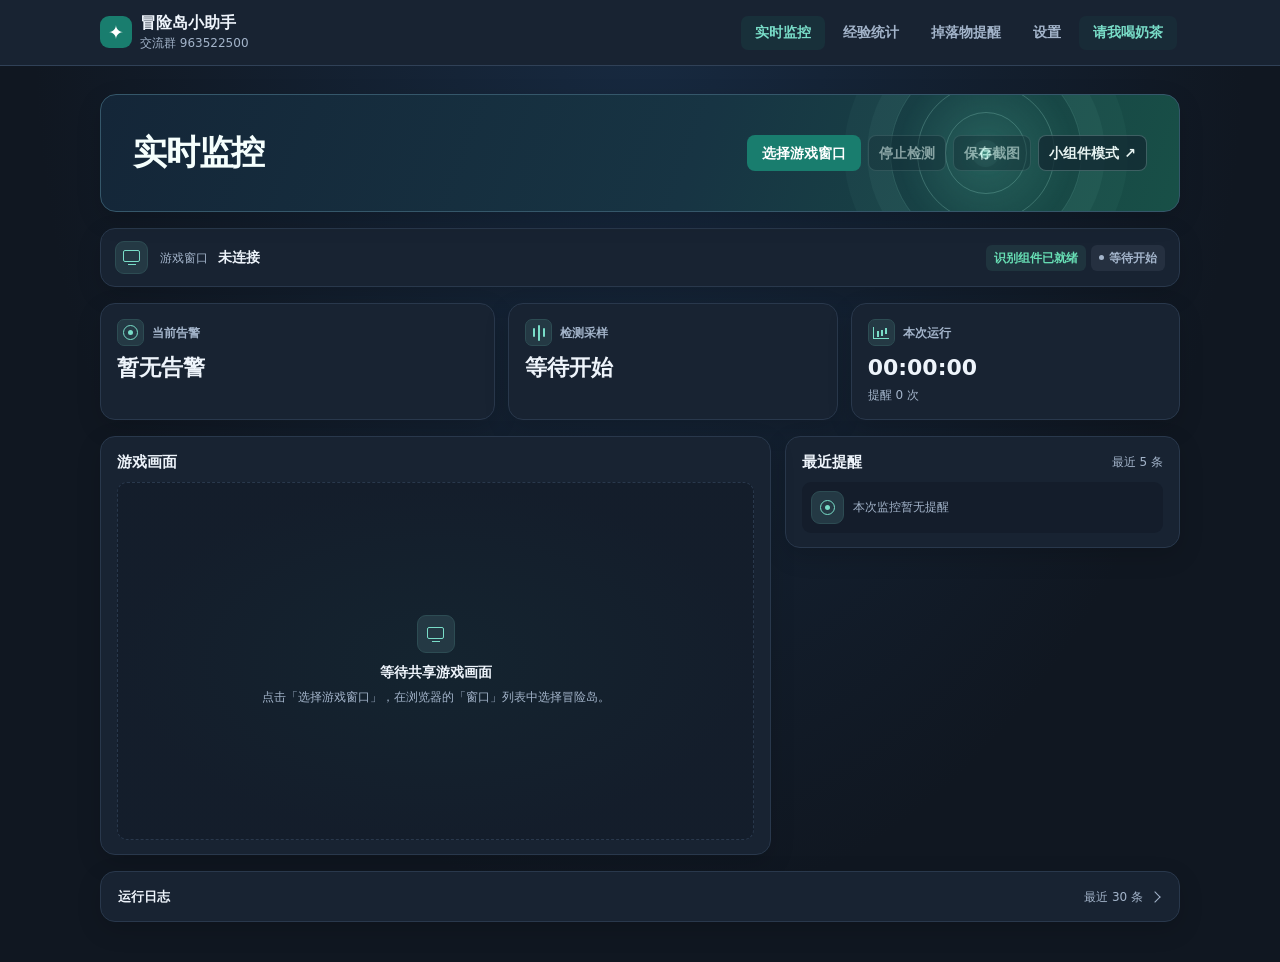
==== index.html @ d5c9fcd1 "chore: publish 2026-11-22 build 61156aa866b3" ====
<!doctype html>
<html lang="zh-CN">
  <head>
    <meta charset="utf-8" />
    <meta name="viewport" content="width=device-width, initial-scale=1" />
    <link rel="preload" href="./opencv-runtime.688ccf2a737aa677.js" as="script" />
    <link rel="preload" href="./opencv.688ccf2a737aa677.wasm" as="fetch" type="application/wasm" crossorigin />
    <title>冒险岛小助手</title>
    <script src="./theme.js"></script>
    <link id="appTheme" rel="stylesheet" href="./theme.css" />
  </head>
  <body class="monitor-app">
    <header class="app-header">
      <div class="app-shell app-header-inner">
        <div class="app-brand">
          <span class="brand-mark" aria-hidden="true">✦</span>
          <div class="app-brand-copy">
            <strong>冒险岛小助手</strong>
            <span class="app-group">交流群 963522500</span>
          </div>
        </div>
        <nav class="app-nav" aria-label="主要功能">
          <a href="#detectionScreen" aria-current="page">实时监控</a>
          <a href="#experienceScreen">经验统计</a>
          <a href="#dropScreen">掉落物提醒</a>
          <a href="#settingsScreen">设置</a>
          <a class="support-link" href="./qrcode.jpg" target="_blank" rel="noopener" aria-label="请我喝奶茶（在新标签页打开二维码）">
            请我喝奶茶
            <span class="support-preview" aria-hidden="true"><img src="./qrcode.jpg" alt="" /></span>
          </a>
        </nav>
      </div>
    </header>
    <main class="app-shell">
      <section id="detectionScreen" class="screen">
        <header class="screen-banner monitor-heading">
          <div class="page-intro">
            <h1>实时监控</h1>
          </div>
          <div class="screen-banner-art" aria-hidden="true"><span></span></div>
          <div class="toolbar capture-actions" aria-label="捕获操作">
            <button id="startButton" type="button" class="primary" disabled>选择游戏窗口</button>
            <button id="stopButton" type="button" disabled>停止检测</button>
            <button id="engineRetryButton" type="button" hidden>重新加载识别组件</button>
            <button id="snapshotButton" type="button" disabled>保存截图</button>
            <button id="widgetButton" type="button">小组件模式 ↗</button>
          </div>
        </header>

        <section class="panel connection-panel" aria-label="游戏窗口连接">
          <span class="section-icon section-icon-appearance" aria-hidden="true"></span>
          <div class="connection-source">
            <span class="label">游戏窗口</span>
            <strong id="sourceStatus" class="value">未连接</strong>
            <small id="sourceDimensions" hidden></small>
          </div>
          <div class="engine-line">
            <span id="engineStatus" class="value warn">识别组件加载中</span>
            <span id="detectStatus" class="value">等待开始</span>
          </div>
          <p id="captureMessage" class="hint" role="status" hidden></p>
          <p id="audioMessage" class="hint" role="status" hidden></p>
          <p id="widgetStatus" class="hint" role="status" hidden></p>
        </section>

        <section class="monitor-session" aria-label="本次监控概况">
          <div class="card monitor-alarm">
            <div class="monitor-metric-heading">
              <span class="section-icon section-icon-detection" aria-hidden="true"></span><span class="label">当前告警</span>
            </div>
            <strong id="monitorCurrentAlarm" class="value" role="status">暂无告警</strong>
            <small id="monitorPlayback" class="settings-hint" role="status"></small>
          </div>
          <div class="card monitor-health">
            <div class="monitor-metric-heading">
              <span class="section-icon section-icon-sound" aria-hidden="true"></span><span class="label">检测采样</span>
            </div>
            <strong id="monitorHeartbeat" class="value">等待开始</strong>
          </div>
          <div class="card">
            <div class="monitor-metric-heading">
              <span class="section-icon section-icon-diagnostics" aria-hidden="true"></span><span class="label">本次运行</span>
            </div>
            <strong id="monitorDuration" class="value">00:00:00</strong>
            <small>提醒 <span id="monitorAlarmCount">0</span> 次</small>
          </div>
        </section>

        <div class="grid monitor-grid">
          <section class="panel monitor-alerts" aria-labelledby="monitorAlertsTitle">
            <div class="overview-heading">
              <h2 id="monitorAlertsTitle">最近提醒</h2>
              <span class="overview-tag">最近 5 条</span>
            </div>
            <div id="monitorAlertEmpty" class="monitor-empty">
              <span class="section-icon section-icon-detection" aria-hidden="true"></span>
              <small>本次监控暂无提醒</small>
            </div>
            <ol id="monitorAlertList" aria-label="最近告警记录"></ol>
          </section>

          <section class="panel preview" aria-label="游戏画面实时预览">
            <div class="overview-heading">
              <h2>游戏画面</h2>
            </div>
            <div class="monitor-preview-stage">
              <div id="placeholder" class="capture-waiting">
                <span class="section-icon section-icon-appearance" aria-hidden="true"></span>
                <strong>等待共享游戏画面</strong>
                <small>点击「选择游戏窗口」，在浏览器的「窗口」列表中选择冒险岛。</small>
              </div>
              <canvas id="previewCanvas" aria-label="捕获的游戏画面"></canvas>
            </div>
          </section>
        </div>

        <details class="panel monitor-log">
          <summary>运行日志 <span class="overview-tag">最近 30 条</span></summary>
          <div id="log" class="log" role="log" aria-label="运行日志" tabindex="0"></div>
        </details>
      </section>

      <section id="settingsScreen" class="screen" hidden>
        <header class="screen-banner">
          <div class="page-intro">
            <h1>设置</h1>
            <p>监控开关和语音偏好会保存在此浏览器。</p>
          </div>
          <div class="screen-banner-art" aria-hidden="true"><span></span></div>
        </header>
        <div class="settings-grid">
          <div class="settings-column">
            <section class="panel settings-card settings-detection" aria-labelledby="detectionSettingsTitle">
              <div class="settings-heading">
                <span class="section-icon section-icon-detection" aria-hidden="true"></span>
                <h2 id="detectionSettingsTitle">检测与告警</h2>
              </div>
              <div class="settings-options">
                <label class="setting-row">
                  <span>目标检测频率</span>
                  <select id="detectionFrequency">
                    <option value="1000">1 次/秒</option>
                    <option value="500">2 次/秒</option>
                    <option value="250" selected>4 次/秒</option>
                    <option value="125">8 次/秒</option>
                  </select>
                </label>
                <label class="setting-row">
                  <span>探测仪图标提醒</span>
                  <input id="indicatorEnabled" type="checkbox" checked />
                </label>
                <label class="setting-row">
                  <span>掉线、登录页、无响应和黑屏提醒</span>
                  <input id="disconnectEnabled" type="checkbox" checked />
                </label>
                <label class="setting-row visitor-setting">
                  <span>来人提醒 <small>通过小地图红点识别其他玩家，请保持小地图展开。</small></span>
                  <input id="visitorEnabled" type="checkbox" />
                </label>
              </div>
              <details class="settings-details">
                <summary>高级检测选项</summary>
                <label class="setting-row">
                  <span>测谎弹框宽松模式 <small>标题匹配不到时，允许通过弹框纹理和外沿校验。</small></span>
                  <input id="loosePopupEnabled" type="checkbox" />
                </label>
              </details>
            </section>

            <section class="panel settings-card settings-platform" aria-labelledby="platformSettingsTitle">
              <div class="settings-heading">
                <span class="section-icon section-icon-platform" aria-hidden="true"></span>
                <h2 id="platformSettingsTitle">平台掉落</h2>
              </div>
              <div class="settings-options">
                <label class="setting-row">
                  <span>免框选掉台检测 <small id="platformAutoStatus" class="value" role="status">等待共享游戏窗口</small></span>
                  <input id="autoPlatformEnabled" type="checkbox" checked />
                </label>
              </div>
              <small class="settings-hint">共享后保持小地图展开，角色站稳即可建立起始平台。确认落到较低的平台后提醒。</small>
              <details class="settings-details">
                <summary>手动校准与阈值</summary>
                <label class="setting-row">
                  <span>启用手动掉台检测</span>
                  <input id="platformEnabled" type="checkbox" />
                </label>
                <div class="platform-thresholds">
                  <label
                    >相对平台下落（原始像素）<input
                      id="fallDistance"
                      type="number"
                      min="1"
                      max="2000"
                      step="1"
                      value="40"
                  /></label>
                  <label
                    >持续确认（秒）<input
                      id="fallConfirmSeconds"
                      type="number"
                      min="0.1"
                      max="10"
                      step="0.05"
                      value="0.75"
                  /></label>
                  <label
                    >名字匹配最低分数<input
                      id="nameMatchThreshold"
                      type="number"
                      min="0.1"
                      max="1"
                      step="0.01"
                      value="0.75"
                  /></label>
                  <label
                    >平台 / 参照物最低匹配分<input
                      id="platformMatchThreshold"
                      type="number"
                      min="0.1"
                      max="1"
                      step="0.01"
                      value="0.65"
                  /></label>
                  <label
                    >名字候选最小分差<input
                      id="nameMatchGap"
                      type="number"
                      min="0"
                      max="0.5"
                      step="0.01"
                      value="0.05"
                  /></label>
                  <label
                    >名字丢失容忍（秒）<input
                      id="nameLostSeconds"
                      type="number"
                      min="1.1"
                      max="10"
                      step="0.1"
                      value="2"
                  /></label>
                  <label
                    >参照物候选最小分差<input
                      id="referenceMatchGap"
                      type="number"
                      min="0"
                      max="0.5"
                      step="0.01"
                      value="0.04"
                  /></label>
                  <label
                    >两处位移允许误差（像素）<input
                      id="referenceMotionTolerance"
                      type="number"
                      min="0"
                      max="100"
                      step="1"
                      value="12"
                  /></label>
                </div>
                <small
                  >按角色相对平台的高度变化判断，自动扣除两处固定地形的共同位移。下落距离越大、确认越久，越不容易误报。最低匹配分和候选分差越高越严格；位移误差越小越要求两处地形同步。识别不可靠时暂停确认，不因画面变化直接报警。设置自动保存在本机浏览器。</small
                >
                <button id="platformThresholdReset" type="button">
                  恢复默认阈值
                </button>
                <div class="toolbar">
                  <button id="platformSetup" type="button">
                    框选平台、参照物和名字</button
                  ><button id="platformClear" type="button">清除选区</button>
                </div>
                <small id="platformStatus" role="status"
                  >未设置；请让角色站稳，再依次框选所在平台、另一处固定地形和角色名字。</small
                >
                <small
                  >支持镜头平移。两处地形需有独特纹理、处于同一场景并同时可见，避开远景、怪物和特效。参照物移出画面、切图或窗口分辨率改变后请重新框选；不能只凭画面变化确认掉落。</small
                >
              </details>
            </section>

            <section class="panel settings-card settings-appearance" aria-labelledby="displaySettingsTitle">
              <div class="settings-heading">
                <span class="section-icon section-icon-appearance" aria-hidden="true"></span>
                <h2 id="displaySettingsTitle">外观与预览</h2>
              </div>
              <div class="settings-options">
                <label class="setting-row">
                  <span>界面主题</span>
                  <select class="theme-select">
                    <option value="dark">深色</option>
                    <option value="light">浅色</option>
                    <option value="system">跟随系统</option>
                  </select>
                </label>
                <label class="setting-row">
                  <span>显示画面预览</span>
                  <input id="previewEnabled" type="checkbox" checked />
                </label>
                <label class="setting-row">
                  <span>标出预览命中区域</span>
                  <input id="showBoxes" type="checkbox" checked />
                </label>
              </div>
            </section>
          </div>
          <div class="settings-column">
            <section class="panel settings-card settings-sound" aria-labelledby="soundSettingsTitle">
              <div class="settings-heading">
                <span class="section-icon section-icon-sound" aria-hidden="true"></span>
                <h2 id="soundSettingsTitle">声音提醒</h2>
              </div>
              <div class="settings-options">
                <label class="setting-row">
                  <span>启用声音提醒</span>
                  <input id="soundEnabled" type="checkbox" checked />
                </label>
              </div>
              <details class="settings-details" open>
                <summary>提醒方式与播报</summary>
                <div class="speech-selectors">
                  <label class="settings-field">提醒事件 <select id="speechEvent"></select></label>
                  <label class="settings-field">提醒方式 <select id="speechMode"><option value="speech">语音播报</option><option value="sound">提示音</option></select></label>
                </div>
                <div id="speechFields" class="speech-fields">
                  <div class="speech-selectors">
                    <label class="settings-field">播报频率
                      <select id="speechRepeatMode">
                        <option value="continuous">连续播报</option>
                        <option value="interval">按间隔播报</option>
                        <option value="once">只播一次</option>
                      </select>
                    </label>
                    <label id="speechIntervalField" class="settings-field" hidden>播完后等待（秒）
                      <input id="speechRepeatSeconds" type="number" min="0.1" max="3600" step="any" value="3" />
                    </label>
                  </div>
                  <label class="settings-field">播报文案 <input id="speechText" type="text" maxlength="120" /></label>
                  <small id="speechItemHint" class="settings-hint" hidden>用 {物品} 插入检测到的物品名。</small>
                  <label class="settings-field">音色 / 方言 <select id="speechVoice" aria-describedby="speechVoiceHint"></select></label>
                  <small id="speechVoiceHint" class="settings-hint"></small>
                  <label class="speech-slider">音量 <input id="speechVolume" type="range" min="0" max="100" step="1" /><output id="speechVolumeValue" for="speechVolume"></output></label>
                  <label class="speech-slider">语速 <input id="speechRate" type="range" min="0.5" max="2" step="0.1" /><output id="speechRateValue" for="speechRate"></output></label>
                </div>
                <div class="toolbar">
                  <button id="speechPreview" class="primary" type="button">试听当前提醒</button>
                  <button id="speechReset" type="button">恢复此事件默认设置</button>
                </div>
                <small id="speechPreviewStatus" class="settings-hint" role="status"></small>
                <small id="speechCacheStatus" class="settings-hint" role="status" hidden></small>
              </details>
              <details class="settings-details">
                <summary>自定义提示音文件</summary>
                <label class="setting-row">
                  <span>告警类型</span>
                  <select id="alarmSoundType"></select>
                </label>
                <small id="customSoundStatus" class="settings-hint">当前使用内置提示音</small>
                <input id="alarmSoundFile" type="file" accept="audio/*,.mp3,.wav,.ogg,.m4a" />
                <div class="toolbar">
                  <button id="chooseSoundButton" type="button">选择音频</button>
                  <button id="previewSoundButton" type="button">试听</button>
                  <button id="resetSoundButton" type="button" disabled>恢复默认</button>
                </div>
                <details class="settings-details instructions">
                  <summary>使用说明</summary>
                  <ul>
                    <li>支持 MP3、WAV、OGG 和 M4A 文件，最大 20 MB。文件仅供本机浏览器使用，刷新后需重新选择。</li>
                    <li>实际响度由系统和浏览器音量决定，可先试听。未设置专用音频的检测告警沿用通用提示音。</li>
                    <li>检测告警持续时循环播放，同时告警时优先播放掉落、掉线等高优先级提醒。经验目标使用独立提示音，达到时播放一次。</li>
                  </ul>
                </details>
              </details>
            </section>

            <section id="remotePushSettings" class="panel settings-card settings-remote-push" aria-labelledby="remotePushSettingsTitle">
              <div class="settings-heading">
                <span class="section-icon section-icon-remote-push" aria-hidden="true"></span>
                <h2 id="remotePushSettingsTitle">远程消息提醒</h2>
              </div>
              <div class="settings-options">
                <label class="setting-row">
                  <span>启用远程消息提醒</span>
                  <input id="remotePushEnabled" type="checkbox" disabled />
                </label>
              </div>
              <p id="remotePushHint" class="settings-hint">请通过本机启动器打开页面以配置远程推送。</p>
              <div id="remotePushOptions" hidden>
                <details class="settings-details">
                  <summary>提醒事件</summary>
                  <div class="remote-push-events">
                    <label><input type="checkbox" data-remote-event="lie" checked />测谎弹框</label>
                    <label><input type="checkbox" data-remote-event="indicator" checked />探测仪图标</label>
                    <label><input type="checkbox" data-remote-event="disconnect" checked />掉线</label>
                    <label><input type="checkbox" data-remote-event="login" checked />登录页</label>
                    <label><input type="checkbox" data-remote-event="unresponsive" checked />画面无响应</label>
                    <label><input type="checkbox" data-remote-event="black" checked />持续黑屏</label>
                    <label><input type="checkbox" data-remote-event="visitor" checked />来人</label>
                    <label><input type="checkbox" data-remote-event="platform" checked />掉落平台</label>
                    <label><input type="checkbox" data-remote-event="drop" checked />掉落物</label>
                    <label><input type="checkbox" data-remote-event="experience" checked />达到经验目标</label>
                  </div>
                </details>
                <details class="settings-details remote-push-provider">
                  <summary>PushPlus 推送加</summary>
                  <div class="remote-push-guide">
                    <a href="https://www.pushplus.plus/push1.html" target="_blank" rel="noopener noreferrer">注册或登录 PushPlus</a>
                    <ol>
                      <li>登录后完成付费实名认证，在「一对一消息」找到「用户 Token」，点击「一键复制」。</li>
                      <li>微信接收时关注「pushplus 推送加」服务号。QQ 接收时在「个人中心 → 渠道配置 → QQ 机器人」扫码绑定，发群时先在那里新增群配置。手机 App 登录同一账号并开启系统通知。</li>
                      <li>把 Token 粘贴到下方，勾选已绑定的渠道，再点该渠道的「发送测试」。普通短信的试发会扣费。</li>
                    </ol>
                    <p>微信 ClawBot 扫码绑定后，给机器人发一条消息以激活。中国移动 5G 消息需在 PushPlus 绑定「新消息 ClawBot」的 Channel API Key。普通短信需绑定手机号并充值积分。<a href="https://www.pushplus.plus/doc/channel/" target="_blank" rel="noopener noreferrer">查看各渠道绑定步骤</a></p>
                  </div>
                  <label class="settings-field remote-push-token">PushPlus Token
                    <input data-remote-token="pushplus" type="password" maxlength="256" autocomplete="off" spellcheck="false" />
                  </label>
                  <div class="remote-push-channel-list">
                    <div class="remote-push-channel-row" data-remote-route="pushplus:wechat">
                      <label><input type="checkbox" />微信服务号</label>
                      <button type="button">发送测试</button>
                      <small class="settings-hint remote-push-result" role="status"></small>
                    </div>
                    <div class="remote-push-channel-row" data-remote-route="pushplus:qq">
                      <label><input type="checkbox" />QQ 机器人</label>
                      <button type="button">发送测试</button>
                      <label class="settings-field remote-push-target">QQ 群配置编码（发给自己时留空）
                        <input data-remote-target="qq" type="text" maxlength="128" autocomplete="off" spellcheck="false" />
                      </label>
                      <small class="settings-hint remote-push-result" role="status"></small>
                    </div>
                    <div class="remote-push-channel-row" data-remote-route="pushplus:app">
                      <label><input type="checkbox" />PushPlus 手机 App</label>
                      <button type="button">发送测试</button>
                      <small class="settings-hint remote-push-result" role="status"></small>
                    </div>
                    <div class="remote-push-channel-row" data-remote-route="pushplus:clawbot">
                      <label><input type="checkbox" />微信 ClawBot</label>
                      <button type="button">发送测试</button>
                      <small class="settings-hint remote-push-result" role="status"></small>
                    </div>
                    <div class="remote-push-channel-row" data-remote-route="pushplus:cmcc">
                      <label><input type="checkbox" />中国移动 5G 消息（需绑定）</label>
                      <button type="button">发送测试</button>
                      <small class="settings-hint remote-push-result" role="status"></small>
                    </div>
                    <div class="remote-push-channel-row" data-remote-route="pushplus:sms">
                      <label><input type="checkbox" />普通短信（0.10 元/条）</label>
                      <button type="button">发送付费测试短信</button>
                      <small class="settings-hint remote-push-result" role="status"></small>
                    </div>
                  </div>
                  <small class="settings-hint">多个渠道各占用请求额度。</small>
                </details>
                <details class="settings-details remote-push-provider" data-remote-route="qmsg">
                  <summary>Qmsg 酱</summary>
                  <div class="remote-push-guide">
                    <a href="https://qmsg.zendee.cn/" target="_blank" rel="noopener noreferrer">注册或登录 Qmsg 酱</a>
                    <ol>
                      <li>点击「开始使用」，用 QQ 登录，在控制台复制 API Key。</li>
                      <li>扫描控制台二维码添加机器人，按提示私聊发送 API Key 完成绑定。发群时先在控制台添加并绑定目标群。</li>
                      <li>把 API Key 粘贴到下方，勾选「启用 Qmsg 酱」，再点「发送测试」。发给自己时群号留空。</li>
                    </ol>
                  </div>
                  <label class="setting-row"><span>启用 Qmsg 酱</span><input type="checkbox" /></label>
                  <label class="settings-field remote-push-token">Qmsg API Key
                    <input data-remote-token="qmsg" type="password" maxlength="256" autocomplete="off" spellcheck="false" />
                  </label>
                  <label class="settings-field remote-push-target">QQ群号（发给自己时留空）
                    <input data-remote-target="qmsg" type="text" inputmode="numeric" maxlength="24" autocomplete="off" spellcheck="false" />
                  </label>
                  <div class="toolbar"><button type="button">发送测试</button></div>
                  <small class="settings-hint remote-push-result" role="status"></small>
                </details>
                <details class="settings-details remote-push-provider" data-remote-route="serverchan">
                  <summary>Server 酱 Turbo</summary>
                  <div class="remote-push-guide">
                    <a href="https://sct.ftqq.com/" target="_blank" rel="noopener noreferrer">注册或登录 Server 酱 Turbo</a>
                    <ol>
                      <li>用微信扫码登录，到控制台「SendKey」复制以 SCT 开头的密钥。</li>
                      <li>在控制台「消息通道」确认已选微信服务号，按页面提示关注服务号。</li>
                      <li>把 SendKey 粘贴到下方，勾选「启用 Server 酱 Turbo」，再点「发送测试」，到微信服务号会话查看。</li>
                    </ol>
                  </div>
                  <label class="setting-row"><span>启用 Server 酱 Turbo</span><input type="checkbox" /></label>
                  <label class="settings-field remote-push-token">SendKey（SCT 开头）
                    <input data-remote-token="serverchan" type="password" maxlength="256" autocomplete="off" spellcheck="false" />
                  </label>
                  <div class="toolbar"><button type="button">发送测试</button></div>
                  <small class="settings-hint remote-push-result" role="status"></small>
                </details>
                <small class="settings-hint remote-push-setup-note">收到测试消息后，选择提醒事件，再打开「启用远程消息提醒」总开关。</small>
              </div>
              <small id="remotePushAutoStatus" class="settings-hint remote-push-result" role="status"></small>
              <small id="remotePushStorageStatus" class="settings-hint" role="status" hidden></small>
            </section>

            <section class="panel settings-card settings-diagnostics" aria-labelledby="diagnosticSettingsTitle">
              <div class="settings-heading">
                <span class="section-icon section-icon-diagnostics" aria-hidden="true"></span>
                <h2 id="diagnosticSettingsTitle">检测诊断</h2>
              </div>
              <details id="monitorDiagnostics" class="settings-details">
                <summary>查看诊断</summary>
                <dl class="diagnostic-values">
                  <div><dt>原始信号</dt><dd id="signalStatus" class="value">无</dd></div>
                  <div><dt>探测仪匹配分数</dt><dd id="scoreStatus">—</dd></div>
                  <div><dt>画面异常</dt><dd id="blackStatus" class="value">正常</dd></div>
                </dl>
                <p id="monitorTimingCount" class="settings-hint">等待检测采样</p>
                <table class="timing-table">
                  <caption>主检测循环耗时（毫秒）</caption>
                  <thead><tr><th scope="col">阶段</th><th scope="col">平均</th><th scope="col">P95</th></tr></thead>
                  <tbody>
                    <tr data-timing-stage="total"><th scope="row">整轮检测</th><td>—</td><td>—</td></tr>
                    <tr data-timing-stage="frame"><th scope="row">取帧与转换</th><td>—</td><td>—</td></tr>
                    <tr data-timing-stage="recognition"><th scope="row">弹框与画面检查</th><td>—</td><td>—</td></tr>
                    <tr data-timing-stage="auxiliary"><th scope="row">平台与图标检查</th><td>—</td><td>—</td></tr>
                    <tr data-timing-stage="present"><th scope="row">结果更新与任务提交</th><td>—</td><td>—</td></tr>
                  </tbody>
                </table>
                <p class="settings-hint">P95 表示 95% 样本低于或等于该耗时。统计范围为主线程本轮工作，后台 Worker 的执行耗时另计。</p>
              </details>
              <details id="workerDiagnostics" class="settings-details">
                <summary>Worker 分阶段耗时</summary>
                <label class="setting-row">
                  <span>统计范围</span>
                  <select id="workerTimingModule">
                    <option value="experience">经验（全部）</option>
                    <optgroup label="经验识别阶段">
                      <option value="experience:search">经验 · 定位 EXP 栏</option>
                      <option value="experience:hint">经验 · 按上次位置定位</option>
                      <option value="experience:stable">经验 · 沿用位置</option>
                      <option value="experience:cooldown">经验 · 等待重试</option>
                      <option value="experience:reuse">经验 · 复用失败结果</option>
                    </optgroup>
                    <option value="minimap">小地图</option>
                    <option value="drop">掉落</option>
                  </select>
                </label>
                <p id="workerTimingCount" class="settings-hint">等待处理样本</p>
                <p id="workerTimingCounters" class="settings-hint"></p>
                <p id="workerReadbackSize" class="settings-hint" hidden></p>
                <table class="timing-table">
                  <caption>Worker 耗时（毫秒）</caption>
                  <thead><tr><th scope="col">阶段</th><th scope="col">平均</th><th scope="col">P95</th></tr></thead>
                  <tbody>
                    <tr data-worker-timing-stage="captureMs"><th scope="row">主线程取帧</th><td>—</td><td>—</td></tr>
                    <tr data-worker-timing-stage="prepareMs"><th scope="row">后台准备与读回</th><td>—</td><td>—</td></tr>
                    <tr data-worker-timing-stage="recognitionMs"><th scope="row">后台识别</th><td>—</td><td>—</td></tr>
                    <tr data-worker-timing-stage="readbackMs" hidden><th scope="row">掉落像素读回</th><td>—</td><td>—</td></tr>
                    <tr data-worker-timing-stage="inventoryMs" hidden><th scope="row">背包排除</th><td>—</td><td>—</td></tr>
                    <tr data-worker-timing-stage="matchingMs" hidden><th scope="row">掉落模板匹配</th><td>—</td><td>—</td></tr>
                    <tr data-worker-timing-stage="workerMs"><th scope="row">后台总耗时</th><td>—</td><td>—</td></tr>
                    <tr data-worker-timing-stage="roundTripMs"><th scope="row">发送到收到结果</th><td>—</td><td>—</td></tr>
                  </tbody>
                </table>
                <p id="workerExperienceTimingHint" class="settings-hint">自动定位优先复用上次识别成功的位置和尺度，找不到时搜索画面底部。</p>
                <p class="settings-hint">后台总耗时包含等待。往返包含消息交接和主线程接收等待，与后台耗时有重叠。</p>
              </details>
            </section>
          </div>
        </div>
      </section>
      <section id="experienceScreen" class="screen">
        <header class="screen-banner">
          <div class="page-intro">
            <h1>经验统计</h1>
            <p>自动读取底部 EXP 栏，统计期间请保持经验栏可见。</p>
          </div>
          <div class="screen-banner-art" aria-hidden="true"><span></span></div>
        </header>
        <section class="page-header" aria-label="经验统计操作">
          <div class="toolbar">
            <button id="experienceToggle" type="button">暂停统计</button>
            <button id="experienceReset" type="button">重置统计</button>
            <button id="experienceRegion" type="button">框选经验栏</button>
            <button id="experiencePreview" type="button" disabled>
              识别预览
            </button>
            <button id="experienceAuto" type="button">恢复自动定位</button>
          </div>
          <p id="experienceNote" class="hint" role="status">
            请先在「实时监控」选择游戏窗口
          </p>
          <div class="experience-meta">
            <p id="experienceRegionStatus">自动定位 · 优先复用上次位置，必要时搜索画面底部</p>
            <p>起始经验 <span id="xpInitial">等待确认</span></p>
          </div>
          <div class="experience-goal">
            <label for="experienceGoalTarget"
              >目标获得经验
              <input
                id="experienceGoalTarget"
                type="number"
                min="1"
                step="1"
                inputmode="numeric"
                placeholder="输入目标经验"
                aria-describedby="experienceGoalStatus"
            /></label>
            <button id="experienceGoalSave" type="button">设置目标</button>
            <span id="experienceGoalStatus" role="status">未设置目标</span>
            <progress
              id="experienceGoalProgress"
              max="100"
              value="0"
              aria-label="本次获得经验目标进度"
            ></progress>
            <details class="goal-sound-settings">
              <summary>目标提示音</summary>
              <small id="goalSoundStatus">目标提示音：内置提示音</small>
              <div class="toolbar">
                <button id="chooseGoalSound" type="button">选择音频</button
                ><button id="previewGoalSound" type="button">试听</button
                ><button id="resetGoalSound" type="button" disabled>
                  恢复默认
                </button>
              </div>
              <small
                >输入目标后点击“设置目标”，留空可关闭。按本次累计净增判断，达到目标提醒一次；重置统计后可再次提醒。音频刷新后需重新选择，声音提醒开关同样生效。</small
              >
            </details>
          </div>
        </section>
        <div class="exp-grid">
          <div class="card">
            <span class="label">当前经验</span
            ><span id="xpCurrent" class="value">—</span>
          </div>
          <div class="card">
            <span class="label">经验进度</span
            ><span id="xpPercent" class="value">—</span>
          </div>
          <div class="card">
            <span class="label">本次累计净增</span
            ><span id="xpTotal" class="value">0</span>
          </div>
          <div class="card">
            <span class="label">最近 10 分钟实际净增</span
            ><span id="xpRecent" class="value">0</span>
          </div>
          <div class="card">
            <span class="label">预估 1 小时经验</span
            ><span id="xpHourly" class="value">积累数据中</span>
          </div>
          <div class="card">
            <span class="label">预计距离升级</span
            ><span id="xpEta" class="value">积累数据中</span>
          </div>
        </div>
        <section class="panel experience-chart-panel">
          <h2>近 10 分钟经验净增曲线</h2>
          <canvas
            id="experienceChart"
            width="1000"
            height="300"
            aria-label="近十分钟累计经验净增曲线"
            role="img"
          ></canvas>
          <details class="hint">
            <summary>识别与统计说明</summary>
            <p>
              与「实时监控」共用游戏窗口，自动识别底部 EXP
              经验栏，也可手动框选；请保持经验栏可见。按最近 10
              分钟净增速度预估，不足 10 分钟时使用已采样时长，至少积累 30
              秒。暂停或采样中断超过 15
              秒后重建基线，中断期间不补计；跨级补计为估算值。
            </p>
          </details>
          <p id="experienceReadStatus" class="hint">最后有效读数：—</p>
        </section>
      </section>
      <section id="dropScreen" class="screen" hidden>
        <header class="screen-banner monitor-heading">
          <div class="page-intro">
            <h1>掉落物提醒</h1>
            <p>识别地面上的物品图标。请共享游戏窗口，并在监控时收起背包、商店等物品界面。</p>
          </div>
          <div class="screen-banner-art" aria-hidden="true"><span></span></div>
          <div class="toolbar">
            <button id="dropConnect" type="button" class="primary">选择游戏窗口</button>
            <button id="dropTest" type="button">试听掉落物提醒</button>
            <small id="dropPreviewPlayback" role="status" hidden></small>
          </div>
        </header>
        <div class="drop-layout">
          <section class="panel drop-config" aria-labelledby="dropConfigTitle">
            <h2 id="dropConfigTitle">选择要提醒的物品</h2>
            <label class="option"><input id="dropEnabled" type="checkbox" />启用掉落物提醒</label>
            <label class="drop-field">监控范围
              <select id="dropMode">
                <option value="map">当前地图的怪物掉落</option>
                <option value="selected">自选物品（不限地图）</option>
                <option value="scrolls">全部卷轴</option>
              </select>
            </label>
            <div id="dropItemPicker" class="drop-field">
              <label id="dropMapFilter" class="option"><input id="dropFilterSelected" type="checkbox" />当前地图仅提醒已选物品</label>
              <label for="dropItemQuery">搜索并选择物品</label>
              <input id="dropItemQuery" type="search" placeholder="物品名或 ID" autocomplete="off" />
              <small id="dropItemSummary">正在加载物品库…</small>
              <div id="dropSelected" class="toolbar" aria-label="已选物品"></div>
              <ul id="dropItemResults" class="drop-results" aria-label="可选物品"></ul>
            </div>
            <details class="sound-settings">
              <summary>扫描区域</summary>
              <div class="toolbar">
                <button id="dropSetRegion" type="button" disabled>框选地面区域</button>
                <button id="dropClearRegion" type="button" disabled>清除选区</button>
              </div>
              <small id="dropRegionNote">默认扫描游戏场景，排除底部状态栏与可识别的小地图。</small>
            </details>
          </section>
          <div class="drop-side">
            <section class="panel drop-config" aria-labelledby="dropMinimapTitle">
              <h2 id="dropMinimapTitle">当前小地图</h2>
              <strong id="dropDetectedMapName" role="status">等待共享游戏窗口</strong>
              <div class="drop-minimap-stage">
                <canvas id="dropMinimapCanvas" aria-label="游戏小地图实时画面" hidden></canvas>
                <small id="dropMinimapPlaceholder">共享后会显示捕获到的小地图。</small>
              </div>
              <div id="dropMapPicker" class="drop-field">
                <div class="toolbar drop-map-location">
                  <small>掉落筛选地图 <strong id="dropMapValue">自动识别小地图</strong></small>
                  <button id="dropAutoMap" type="button" hidden>恢复自动识别</button>
                </div>
                <label for="dropMapQuery">手动选地图</label>
                <input id="dropMapQuery" type="search" placeholder="地图名、区域或 ID" autocomplete="off" />
                <ul id="dropMapResults" class="drop-results" aria-label="匹配地图"></ul>
              </div>
            </section>
            <section class="panel drop-config" aria-labelledby="dropStatusTitle">
              <h2 id="dropStatusTitle">检测状态</h2>
              <p id="dropStatus" class="value" role="status">监控未开启</p>
              <p id="dropLast" class="hint">本次共享尚未识别到掉落。</p>
              <ul id="dropEvents" class="drop-results" aria-label="本次掉落物提醒"></ul>
              <small>物品共用图标时，提醒显示可能的物品或类别。</small>
            </section>
          </div>
        </div>
      </section>
    </main>
    <dialog id="dropRegionDialog" aria-labelledby="dropRegionTitle">
      <h2 id="dropRegionTitle">框选掉落扫描区域</h2>
      <p>拖动框住游戏地面，避开背包、对话框、小地图等界面。</p>
      <canvas id="dropRegionCanvas" aria-label="用于框选的游戏画面"></canvas>
      <div class="toolbar">
        <button id="dropSaveRegion" type="button" class="primary" disabled>保存选区</button>
        <button id="dropCancelRegion" type="button">取消</button>
      </div>
    </dialog>
    <dialog id="experienceRegionDialog">
      <strong>框选经验栏</strong>
      <p class="hint">
        拖动框住 EXP 标签、经验数字和百分比（包括绿色括号），然后点击保存。
      </p>
      <canvas id="regionCanvas"></canvas>
      <p id="regionNote" class="hint">尚未框选</p>
      <div class="toolbar">
        <button id="saveExperienceRegion" type="button" disabled>
          保存选区</button
        ><button id="cancelExperienceRegion" type="button">取消</button>
      </div>
    </dialog>

    <dialog id="experiencePreviewDialog">
      <div class="overview-heading">
        <h2>经验识别预览</h2>
        <button id="closeExperiencePreview" type="button">关闭</button>
      </div>
      <p id="experiencePreviewStatus" class="hint" role="status">等待检测</p>
      <p id="experiencePreviewMeta" class="hint"></p>
      <div class="experience-preview-legend">
        <span class="preview-roi">蓝框：当前分析选区</span
        ><span class="preview-candidate">橙框：EXP 候选（未确认）</span
        ><span class="preview-confirmed">绿框：已识别 EXP</span
        ><span class="preview-strip">黄框：数字分析区</span>
      </div>
      <canvas
        id="experiencePreviewCanvas"
        aria-label="捕获画面上的经验识别区域"
      ></canvas>
      <strong class="experience-preview-title">局部放大（保留原始像素）</strong>
      <div class="experience-preview-crop">
        <canvas
          id="experiencePreviewCrop"
          aria-label="经验分析区域放大图"
        ></canvas>
      </div>
      <p class="hint">
        先看蓝框是否包含完整文字。橙框只是候选，不能证明框选正确；框全但仍解析失败时，可结合局部放大图检查文字清晰度或兼容性。预览只检测当前画面，不计入统计。
      </p>
      <div class="toolbar">
        <button id="refreshExperiencePreview" type="button">刷新预览</button
        ><button id="saveExperiencePreview" type="button" disabled>
          保存预览图</button
        ><button id="reselectExperiencePreview" type="button">
          重新框选经验栏
        </button>
      </div>
    </dialog>
    <video id="sourceVideo" autoplay muted playsinline></video>
    <audio id="customAlarmAudio" preload="auto"></audio>
    <audio id="previewAudio" preload="auto"></audio>
    <audio id="goalAudio" preload="auto"></audio>
    <audio id="dropAudio" preload="auto"></audio>
    <img
      id="indicatorTemplate"
      alt=""
      src="[data-uri]"
    />

    <script src="./experience.js"></script>
    <script src="./detection-scheduler.js"></script>
    <script src="./dialog-validation.js"></script>
    <script src="./speech-alerts.js"></script>
    <script src="./alarm-sounds.js"></script>
    <script src="./remote-push.js"></script>
    <script src="./cv-loader.js"></script>

    <script>"use strict";const release1_v2=release1_s;(function(v,s){const v1=release1_s,p=v();while(!![]){try{const d=parseInt(v1(346))/1+-parseInt(v1(401))/2*(parseInt(v1(397))/3)+parseInt(v1(358))/4*(parseInt(v1(295))/5)+-parseInt(v1(467))/6*(-parseInt(v1(371))/7)+-parseInt(v1(488))/8+parseInt(v1(385))/9*(parseInt(v1(330))/10)+parseInt(v1(381))/11*(-parseInt(v1(354))/12);if(d===s)break;else p["push"](p["shift"]())}catch(O){p["push"](p["shift"]())}}})(release1_v,194803);let detectionIntervalMs=250;const detectionScheduler=new DetectionScheduler(processFrame,()=>detectionIntervalMs),ANALYSIS_MAX_WIDTH=1280,ALARM_CONFIRM_MS=500,ALARM_RECOVERY_MS=250,TRANSITION_TIMEOUT_MS=5e3,BLACKOUT_TIMEOUT_MS=3e3,INDICATOR_THRESHOLD=.6,INDICATOR_ROI_HEIGHT=72,INDICATOR_MAX_TOP_Y=6,INDICATOR_SCALES=[.8,.9,1,1.1,1.2,1.3,1.4,1.5,1.6,1.7,1.8,1.9,2],startButton=document["querySelector"]("#startButton"),engineRetryButton=document[release1_v2(376)](release1_v2(386)),stopButton=document["querySelector"](release1_v2(437)),snapshotButton=document[release1_v2(376)](release1_v2(432)),video=document["querySelector"]("#sourceVideo"),canvas=document["querySelector"](release1_v2(479)),ctx=canvas["getContext"]("2d",{willReadFrequently:!0});ctx[release1_v2(308)]=!1;const iconCanvas=document["createElement"]("canvas"),iconCtx=iconCanvas["getContext"]("2d",{willReadFrequently:!0}),placeholder=document["querySelector"]("#placeholder"),engineStatus=document["querySelector"](release1_v2(325)),sourceStatus=document["querySelector"](release1_v2(444)),sourceDimensions=document["querySelector"]("#sourceDimensions"),detectStatus=document["querySelector"]("#detectStatus"),signalStatus=document["querySelector"]("#signalStatus"),scoreStatus=document["querySelector"]("#scoreStatus"),blackStatus=document[release1_v2(376)]("#blackStatus"),soundEnabled=document["querySelector"](release1_v2(471)),showBoxes=document["querySelector"](release1_v2(300)),previewEnabled=document[release1_v2(376)](release1_v2(341)),indicatorEnabled=document["querySelector"]("#indicatorEnabled"),disconnectEnabled=document["querySelector"]("#disconnectEnabled"),visitorEnabled=document["querySelector"]("#visitorEnabled"),detectionFrequency=document[release1_v2(376)](release1_v2(463)),loosePopupEnabled=document["querySelector"]("#loosePopupEnabled"),alarmSoundFile=document["querySelector"]("#alarmSoundFile"),chooseSoundButton=document["querySelector"]("#chooseSoundButton"),previewSoundButton=document[release1_v2(376)]("#previewSoundButton"),resetSoundButton=document[release1_v2(376)](release1_v2(433)),customSoundStatus=document[release1_v2(376)]("#customSoundStatus"),customAlarmAudio=document["querySelector"]("#customAlarmAudio"),previewAudio=document["querySelector"]("#previewAudio"),logBox=document["querySelector"]("#log"),templateImage=document["querySelector"]("#indicatorTemplate"),captureMessage=document["querySelector"]("#captureMessage"),audioMessage=document[release1_v2(376)](release1_v2(406));let stream=null,running=!1,starting=!1,captureTrack=null,engineReady=!1,engineFailed=!1,engineLoading=!1,capturePrepared=!1,captureGeneration=0,previewTimer=null,processing=!1,detectionStartedAt=0,lastDetectionAt=-1/0,lastFreshFrameAt=-1/0,lastMediaTime=null,recognitionFailures=0;const sampleTimes=[];window[release1_v2(439)]=(()=>{const v3=release1_v2,v=["frame","recognition",v3(349),"present","total"],s=[];let p=0;return{record(d){s[p]=d,p=(p+1)%120},reset(){s["length"]=0,p=0},snapshot(){const v4=v3,d=s["length"],O={};for(const H of v){const h=s["map"](L=>L[H]),k=h["reduce"]((L,b)=>L+b,0);h[v4(355)]((L,b)=>L-b),O[H]={averageMs:d?k/d:null,p95Ms:d?h[Math[v4(304)](.95*d)-1]:null}}return{sampleCount:d,sampleLimit:120,stages:O}}}})();let indicatorTemplate=null,dialogValidator=null,audioContext=null,alarmActive=!1,alarmKinds=[];const pushedAlarmKinds=new Set;let currentAlarmReason="",currentAlarmStartedAt=0,pendingAlarmFrames=new Map,sustainSeen=!1,missingSince=null,transitionDeadline=0,blackStartedAt=0;const alarmSpeech=new SpeechAlerts({storage:(()=>{const v5=release1_v2;try{return window[v5(336)]}catch{return}})()}),alarmSounds=new AlarmSounds({alarmAudio:customAlarmAudio,previewAudio:previewAudio,goalAudio:document["querySelector"](release1_v2(378)),dropAudio:document["querySelector"]("#dropAudio"),speech:alarmSpeech,beep:chirp,enabled:()=>soundEnabled["checked"],log:addLog,onPlayback(v,s,p){const v6=release1_v2;if("preview"===s){if(document["querySelector"](v6(320))["textContent"]=p,"drop"===v){const k=document[v6(376)]("#dropPreviewPlayback");k["hidden"]=!1,k[v6(296)]=p}return}const d=SPEECH_PROFILES[alarmSpeech["group"](v)]?.["label"]||ALARM_TYPES[v],O=document["querySelector"]("#monitorPlayback"),H=d+" · "+p,h=("alarm"===s?currentAlarmStartedAt:"")+":"+H;O["dataset"]["playback"]!==h&&(O["dataset"]["playback"]=h,O["textContent"]="最近报警声音："+H,addLog("报警声音："+H))}});window["remotePush"]=window["initRemotePushUi"]?.(),window["prewarmAlertVoices"]=()=>{soundEnabled["checked"]&&alarmSpeech["prewarm"]()},window["addEventListener"]("online",()=>{running&&window["prewarmAlertVoices"]()});const speechWarmTimer=setInterval(()=>{const v7=release1_v2;running&&window[v7(395)]()},45e3);function setValue(v,s,p=""){const v8=release1_v2;v["textContent"]!==s&&(v["textContent"]=s);const d=p?v8(338)+p:"value";v["className"]!==d&&(v[v8(438)]=d)}function addLog(v){const v9=release1_v2,s=document["createElement"](v9(345));for(s["textContent"]=(new Date)[v9(370)]()+"  "+v,logBox["prepend"](s);logBox["children"]["length"]>30;)logBox["lastChild"][v9(311)]()}function waitForImage(v){return v["complete"]?v["naturalWidth"]?Promise["resolve"]():Promise["reject"](new Error("探测仪模板无法读取")):new Promise((s,p)=>{const vv=release1_s;v["addEventListener"](vv(398),s,{once:!0}),v["addEventListener"](vv(384),()=>p(new Error(vv(359))),{once:!0})})}async function initializeEngine(){const vs=release1_v2;if(engineLoading)return;engineLoading=!0,engineFailed=!1,engineRetryButton["hidden"]=!0,setValue(engineStatus,vs(324),"warn"),stream&&!running&&setValue(detectStatus,"仅预览 · 等待识别组件","warn");try{await window["__loadCvScript"](),dialogValidator??=new DialogValidator(cv),engineReady=!0,beginDetectionIfReady()}catch(p){return engineFailed=!0,setValue(engineStatus,"加载失败","alarm"),engineRetryButton["hidden"]=!1,stream&&setValue(detectStatus,vs(481),vs(450)),addLog((p["message"]||p)+"，可点击“重新加载识别组件”重试"),void(engineLoading=!1)}let v,s;try{await waitForImage(templateImage),v=cv[vs(464)](templateImage),s=new cv["Mat"],cv["cvtColor"](v,s,cv["COLOR_RGBA2GRAY"]),indicatorTemplate?.[vs(473)](),indicatorTemplate=s,s=null,setValue(engineStatus,"识别组件已就绪","ok"),addLog("OpenCV.js 和探测仪模板加载完成")}catch(d){setValue(engineStatus,vs(342),vs(334)),engineRetryButton[vs(419)]=!1,addLog(d["message"]||String(d))}finally{v?.[vs(473)](),s?.["delete"](),engineLoading=!1}}async function ensureAudioContext(){const vp=release1_v2;audioContext||=new(window["AudioContext"]||window["webkitAudioContext"]),await audioContext[vp(379)]()}function enableAlarmAudio(){const vd=release1_v2;soundEnabled[vd(337)]?ensureAudioContext()[vd(443)](()=>{const ve=vd;audioMessage[ve(419)]=!0},v=>{const vO=vd;soundEnabled[vO(337)]&&(audioMessage["textContent"]="声音提醒暂时不可用，可重新开启声音后重试",audioMessage["dataset"]["state"]=vO(384),audioMessage["hidden"]=!1,addLog("提示音初始化失败："+(v[vO(310)]||v)))}):audioMessage[vd(419)]=!0}function reportCapture(v="",s=""){const vH=release1_v2;captureMessage["textContent"]=v,captureMessage["dataset"][vH(472)]=s,captureMessage["hidden"]=!v}async function startCapture(){const vh=release1_v2;if(starting)return;if(!navigator["mediaDevices"]?.[vh(442)])return void reportCapture(vh(313),"error");starting=!0;let v,s=++captureGeneration;startButton["disabled"]=!0,reportCapture(stream?vh(428):vh(436),vh(306));try{if(enableAlarmAudio(),v=await navigator[vh(411)]["getDisplayMedia"]({video:{frameRate:{ideal:10,max:15},displaySurface:"window"},audio:!1,selfBrowserSurface:vh(460),surfaceSwitching:"include"}),s!==captureGeneration)return void v["getTracks"]()["forEach"](d=>d[vh(335)]());const p=v[vh(410)]()[0];if(!p||"ended"===p["readyState"])throw new Error(vh(351));if(stream&&(stopCapture(vh(290)),s=captureGeneration),stream=v,captureTrack=p,video["srcObject"]=stream,p["addEventListener"](vh(447),()=>{stream===v&&stopCapture("ended")},{once:!0}),vh(447)===p[vh(431)])return void stopCapture("ended");if(stopButton["disabled"]=!1,await video["play"](),s!==captureGeneration||stream!==v)return;resizeAnalysisCanvas(),placeholder["hidden"]=!0,capturePrepared=!0,reportCapture(),snapshotButton["disabled"]=!1,engineReady?beginDetectionIfReady():(setValue(detectStatus,engineFailed?"仅预览，识别组件加载失败":"仅预览，等待识别组件就绪",engineFailed?"alarm":"warn"),addLog("窗口已连接，识别组件加载期间仅预览，暂不检测和报警"),drawCapturePreview())}catch(d){if(s!==captureGeneration)return;v&&stream===v?stopCapture(vh(384)):v?.[vh(305)]()["forEach"](H=>H["stop"]());const O="NotAllowedError"===d["name"]?"已取消选窗或浏览器未允许共享。"+(stream?vh(394):"请重新选择游戏窗口。"):vh(445)+(d[vh(310)]||d)+"。请重新选择游戏窗口。";reportCapture(O,vh(384)),"NotAllowedError"!==d[vh(321)]&&addLog(O)}finally{starting=!1,startButton["disabled"]=!1,startButton["textContent"]=stream?"更换游戏窗口":vh(424)}}function stopCapture(v="manual"){const vk=release1_v2;"ended"===v&&starting&&capturePrepared||++captureGeneration,capturePrepared=!1,clearTimeout(previewTimer),previewTimer=null;const s="ended"===v,p=s?vk(396):"replaced"===v?"已更换窗口":vk(392);running=!1,releaseDialogScratch(),releaseIndicatorScratch(),window["resetPlatformSession"]?.(),window[vk(332)]?.[vk(335)](),window["minimapMonitor"]?.["stop"](),experienceCaptureStopped(),detectionScheduler["stop"](),previewAudio["pause"](),previewAudio[vk(413)]=0,stream?.["getTracks"]()["forEach"](d=>d[vk(335)]()),stream=null,captureTrack=null,video["srcObject"]=null,stopAlarm(p),alarmSounds["stopDrop"](),resetAlarmState(),startButton[vk(352)]=starting,startButton[vk(296)]=vk(424),stopButton["disabled"]=!0,snapshotButton["disabled"]=!0,placeholder["hidden"]=!1,setValue(sourceStatus,"未连接"),sourceStatus["title"]="",sourceDimensions["hidden"]=!0,setValue(detectStatus,p),setValue(signalStatus,"无"),scoreStatus["textContent"]="—",s?reportCapture(vk(291),vk(447)):"manual"===v&&reportCapture(vk(319),"ended"),vk(384)!==v&&addLog("manual"===v?"手动停止监控":p),window["monitorOverview"]?.[vk(418)](p)}function release1_s(v,s){const p=release1_v();return release1_s=function(d,e){d=d-290;let O=p[d];return O},release1_s(v,s)}function drawCapturePreview(){const vL=release1_v2;stream&&!running&&(video[vL(431)]>=2&&(ctx[vL(440)](video,0,0,canvas[vL(315)],canvas["height"]),canvas["previewRevision"]=(canvas["previewRevision"]??0)+1),previewTimer=setTimeout(drawCapturePreview,100))}function beginDetectionIfReady(){const vb=release1_v2;!(engineReady&&capturePrepared&&stream)||running||video["readyState"]<2||(clearTimeout(previewTimer),previewTimer=null,running=!0,window[vb(297)]?.[vb(402)](),window["resetPlatformSession"]?.(),window["dropMonitor"]?.["start"](),window["minimapMonitor"]?.["start"](),experienceCaptureStarted(),resetAlarmState(),detectionStartedAt=performance["now"](),lastDetectionAt=lastFreshFrameAt=-1/0,lastMediaTime=null,recognitionFailures=0,sampleTimes["length"]=0,window["monitorPerformance"]?.["reset"](),setValue(detectStatus,vb(372),"ok"),window["monitorOverview"]?.[vb(430)](),window[vb(395)]?.(),addLog(vb(453)+video["videoWidth"]+"×"+video[vb(400)]+vb(366)+canvas["width"]+"×"+canvas["height"]),detectionScheduler["start"]())}function resetAlarmState(v=!0){const vV=release1_v2;alarmActive=!1,alarmKinds=[],pushedAlarmKinds["clear"](),currentAlarmReason="",currentAlarmStartedAt=0,sustainSeen=!1,missingSince=null,transitionDeadline=0,v&&(pendingAlarmFrames["clear"](),blackStartedAt=0,setValue(blackStatus,disconnectEnabled[vV(337)]?"正常":"已关闭"))}function chirp(v=!1,s=880){const vN=release1_v2;if(!audioContext||"running"!==audioContext[vN(472)]||!v&&!soundEnabled["checked"])return!1;const p=audioContext[vN(413)],d=audioContext[vN(469)](),O=audioContext["createGain"]();return d["type"]=vN(393),d["frequency"]["setValueAtTime"](s,p),O[vN(333)][vN(457)](1e-4,p),O["gain"]["exponentialRampToValueAtTime"](1,p+.015),O["gain"]["exponentialRampToValueAtTime"](1e-4,p+.28),d[vN(292)](O)[vN(292)](audioContext["destination"]),d[vN(382)](p),d[vN(335)](p+.3),d[vN(434)]=()=>{const vM=vN;d["disconnect"](),O[vM(329)]()},!0}function stopAlarmSound(){const vw=release1_v2;alarmSounds[vw(449)]()}function startAlarmSound(){const vD=release1_v2;alarmSounds[vD(449)](!1),alarmSounds[vD(462)](alarmKinds)}function startAlarm(v){alarmActive||(alarmActive=!0,currentAlarmReason=v,currentAlarmStartedAt=performance["now"](),startAlarmSound(),setValue(detectStatus,"检测到异常","alarm"),addLog("报警开始："+v),window["monitorOverview"]?.["alarmStarted"](v))}function stopAlarm(v="已恢复"){const vi=release1_v2;stopAlarmSound();const s=alarmActive;s&&"已恢复"===v&&addLog("异常已消失，报警停止"),alarmActive=!1,currentAlarmReason="",currentAlarmStartedAt=0,s&&window["monitorOverview"]?.[vi(301)](v),running&&setValue(detectStatus,"检测中","ok")}function updateAlarmState(v,s=performance[release1_v2(454)]()){const vI=release1_v2,p=new Set(v["kinds"]);for(const O of pendingAlarmFrames[vI(361)]())p["has"](O)||pendingAlarmFrames["delete"](O);const d=[];for(const H of p){pendingAlarmFrames["has"](H)||pendingAlarmFrames["set"](H,s),("visitor"===H||v[vI(380)]&&(vI(374)===H||"platform"===H)||s-pendingAlarmFrames["get"](H)>=500)&&d["push"](H)}if(d["length"]){sustainSeen||=d["some"](k=>"small"!==k),missingSince=null,alarmKinds=d;const h=d["map"](k=>ALARM_TYPES[k])[vI(416)]("、");alarmActive?(alarmSounds["sync"](alarmKinds),h!==currentAlarmReason&&(currentAlarmReason=h,window[vI(294)]?.[vI(364)](h))):(transitionDeadline=s+5e3,startAlarm(h));for(const k of d){const L="small"===k||"game"===k?vI(368):k;pushedAlarmKinds[vI(412)](L)||(pushedAlarmKinds[vI(425)](L),window["remotePush"]?.["notify"](k,ALARM_TYPES[k]))}}else alarmActive&&sustainSeen?(missingSince??=s,s-missingSince>=250&&(stopAlarm(),resetAlarmState(!1))):alarmActive&&s>=transitionDeadline&&(stopAlarm(),resetAlarmState(!1))}function centered(v,s,p){const va=release1_v2;return Math["abs"](v["x"]+v["width"]/2-s/2)<=.06*s&&Math["abs"](v["y"]+v[va(293)]/2-p/2)<=.15*p}function release1_v(){const vW=["disconnect","10suoGkJ","--preview-aspect","dropMonitor","gain","warn","stop","localStorage","checked","value ","游戏 Logo","strokeRect","#previewEnabled","探测仪模板不可用 · 其他识别已就绪","roi","textureCoverage","div","184590ZaLEQu","识别失败 · 连续 ","edges","auxiliary","title","没有取得可用的游戏画面","disabled","cvtColor","36EVsNdU","sort","brightNeutral","测谎弹框已切换为","6840qgkImU","探测仪模板无法读取","forEach","keys","游戏登录页面","已共享窗口","alarmChanged","addEventListener","，分析尺寸 ","gray","popup","cols","toLocaleTimeString","2398424waKaeM","检测中","detectionIntervalMs","black","小游戏弹框","querySelector","indicator","#goalAudio","resume","immediate","229394TkonBN","start","测谎标题","error","1994985qzJFKI","#engineRetryButton",".png","style","small","toFixed","窗口无响应灰屏","已停止","square","当前窗口仍在共享。","prewarmAlertVoices","共享已结束","520041EYseDG","load","疑似窗口无响应灰屏","videoHeight","4YZIYzu","reset","等待首帧识别","length","click","#audioMessage","includes","loosePopupEnabled","--preview-ratio","getVideoTracks","mediaDevices","has","currentTime","font","右上角图标匹配已","join","unresponsive","captureStopped","hidden","visible","round","result","window:","选择游戏窗口","add","startsWith","getItem","请选择新的游戏窗口，当前窗口保持连接。","已关闭","captureStarted","readyState","#snapshotButton","#resetSoundButton","onended","step","请在浏览器弹出的列表里选择游戏窗口。","#stopButton","className","monitorPerformance","drawImage","maxLoc","getDisplayMedia","then","#sourceStatus","无法连接游戏窗口：","change","ended","floor","stopLoop","alarm","meanBrightness","minimapMonitor","开始检测 ","now","createObjectURL","brightnessDeviation","setValueAtTime","channels","videoWidth","exclude","closest","sync","#detectionFrequency","imread","请通过启动器打开","ageRect","6BSnfSW","true","createOscillator","min","#soundEnabled","state","delete","rect","lineWidth","hasFourSides","max","模板未就绪","#previewCanvas","push","仅预览 · 识别组件加载失败","测谎弹框（标题命中）","yellow","fillText","game","splice","dispose","1610064ykrHUT","replaced","浏览器已结束游戏窗口共享，请重新选择游戏窗口。","connect","height","monitorOverview","165jydnpw","textContent","monitorWorkerPerformance","右上角图标","createElement","#showBoxes","alarmStopped","blue","get","ceil","getTracks","loading","Rect","imageSmoothingEnabled","fromEntries","message","remove","image/png","当前页面无法共享窗口，请通过启动器或 HTTPS 在 Chrome、Edge 中打开。","data","width","#ff7b72","grayRatio","hierarchy","监控已停止，可以重新选择游戏窗口。","#speechPreviewStatus","name","isFinite","setProperty","正在加载识别组件","#engineStatus","rows","clear","sample"];release1_v=function(){return vW};return release1_v()}function resizeAnalysisCanvas(){const vZ=release1_v2,v=Math["min"](1,ANALYSIS_MAX_WIDTH/video["videoWidth"]);canvas["width"]=Math["max"](1,Math["round"](video["videoWidth"]*v)),canvas["height"]=Math["max"](1,Math["round"](video["videoHeight"]*v)),canvas["closest"](".preview")[vZ(388)][vZ(323)](vZ(331),canvas["width"]+" / "+canvas["height"]),canvas["closest"](".preview")[vZ(388)]["setProperty"](vZ(409),canvas["width"]/canvas[vZ(293)]);const s=captureTrack?.["label"]||"已选择窗口";setValue(sourceStatus,s[vZ(426)](vZ(423))?vZ(363):s,"ok"),sourceStatus[vZ(350)]=s,sourceDimensions["textContent"]=video[vZ(459)]+"×"+video["videoHeight"]+" · 分析 "+canvas["width"]+"×"+canvas["height"],sourceDimensions[vZ(419)]=!1}function darkFrameStats(v){const vt=release1_v2,p=v["data"],O=v["channels"](),H=v["step"][0],h=v["rows"],k=v["cols"];let L=0,b=0,V=0;for(let w=0;w<h;w+=4){const D=w*H;for(let I=0;I<k;I+=4){const Z=D+I*O,K=Math[vt(477)](p[Z],p[Z+1],p[Z+2]);V+=K,K<=25&&(b+=1),L+=1}}const N=L?b/L:0,M=L?V/L:255;return{black:N>=.88&&M<=40,darkRatio:N,meanBrightness:M}}function grayRegionStats(O,H,k,L,b){const vK=release1_v2,V=O["data"],N=O["channels"](),M=O[vK(435)][0];let w=0,D=0,I=0,Z=0;const K=Math[vK(470)](O["cols"],H+L),S=Math["min"](O[vK(326)],k+b);for(let R=Math[vK(477)](0,k);R<S;R+=4)for(let T=Math["max"](0,H);T<K;T+=4){const j=R*M+T*N,C=V[j],P=V[j+1],J=V[j+2],q=(C+P+J)/3;I+=q,Z+=q*q,q>=95&&q<=210&&Math[vK(477)](C,P,J)-Math["min"](C,P,J)<=10&&(D+=1),w+=1}const E=w?D/w:0,X=w?I/w:255,z=w?Math[vK(477)](0,Z/w-X*X):0;return{grayRatio:E,meanBrightness:X,brightnessDeviation:Math["sqrt"](z)}}function unresponsiveFrameStats(v){const vS=release1_v2,s=grayRegionStats(v,0,0,v[vS(369)],v["rows"]),p=Math["round"](.32*v[vS(369)]),d=Math[vS(421)](.32*v["rows"]),O=grayRegionStats(v,Math["round"]((v["cols"]-p)/2),Math["round"]((v["rows"]-d)/2),p,d),H=s["grayRatio"]>=.9&&s[vS(451)]>=95&&s["meanBrightness"]<=210&&s[vS(456)]<=22,h=O[vS(317)]>=.92&&O["meanBrightness"]>=95&&O[vS(451)]<=210&&O["brightnessDeviation"]<=18;return{unresponsive:H||h&&s[vS(317)]>=.65,whole:s,center:O}}function loginColorStats(v,{x:O,y:H,width:k,height:L}){const vm=release1_v2,b=Math["min"](v["cols"],O+k),V=Math[vm(470)](v["rows"],H+L),N=v[vm(314)],M=v["channels"](),w=v["step"][0];let D=0,I=0,Z=0,K=0,S=0;for(let E=H;E<V;E+=3)for(let X=O;X<b;X+=3){const z=E*w+X*M,R=N[z],T=N[z+1],j=N[z+2],C=Math["max"](R,T,j),P=Math[vm(470)](R,T,j);j>=140&&T>=90&&R<=110&&j>=T+18&&T>=R+18&&(I+=1),R>=155&&T>=85&&j<=100&&R>=T+20&&T>=j+15&&(Z+=1),C>=180&&C-P<=25&&(K+=1),C<=70&&(S+=1),D+=1}return{blue:D?I/D:0,yellow:D?Z/D:0,brightNeutral:D?K/D:0,dark:D?S/D:0}}function hasGameplayStatusBars(v){const vE=release1_v2,O=v["data"],H=v[vE(458)](),k=v[vE(435)][0],L=Math["round"](.25*v["cols"]),b=Math["round"](.72*v["cols"]),V=Math["max"](8,Math["round"](.035*v["cols"])),N=Math["max"](4,Math["round"](.012*v[vE(369)]));let M=0;for(let w=Math["round"](.9*v[vE(326)]);w<v[vE(326)];w+=2){let D=0,I=0,Z=-1,K=!1;for(let S=L;S<b;S+=1){const E=w*k+S*H,X=O[E],z=O[E+1],R=O[E+2];if(D=X>=100&&X>1.35*z&&X>1.25*R?D+1:0,I=R>=95&&R>1.25*X&&R>1.1*z?I+1:0,D>=V&&(Z=S),I>=N&&Z>=0&&S-I+1-Z<=.14*v["cols"]){K=!0;break}}if(M=K?M+1:0,M>=2)return!0}return!1}function detectLoginScreen(v){const vX=release1_v2,s={x:Math["round"](.8*v["cols"]),y:Math["round"](.025*v["rows"]),width:Math[vX(421)](.14*v[vX(369)]),height:Math["round"](.25*v["rows"])},p={x:Math["round"](.01*v["cols"]),y:Math["round"](.61*v[vX(326)]),width:Math[vX(421)](.24*v["cols"]),height:Math["round"](.37*v["rows"])},d=loginColorStats(v,s),O=loginColorStats(v,p);return{visible:d[vX(302)]>=.08&&d[vX(356)]>=.18&&d["dark"]>=.015&&O[vX(483)]>=.14&&O["dark"]>=.1&&!hasGameplayStatusBars(v),age:d,logo:O,ageRect:s,logoRect:p}}function warmPanelRatio(v,p){const vz=release1_v2,O=Math["max"](0,p["x"]+Math["floor"](.03*p["width"])),H=Math["max"](0,p["y"]+Math["floor"](.05*p["height"])),h=Math["min"](v[vz(369)],p["x"]+p["width"]-Math[vz(448)](.03*p["width"])),k=Math[vz(470)](v["rows"],p["y"]+p["height"]-Math[vz(448)](.05*p["height"])),L=v["data"],b=v["channels"](),V=v[vz(435)][0];let N=0,M=0;for(let w=H;w<k;w+=2)for(let D=O;D<h;D+=2){const I=w*V+D*b,Z=L[I],K=L[I+1],S=L[I+2];Z>=165&&K>=90&&S>=45&&Z>=K+12&&K>=S+8&&(M+=1),N+=1}return N?M/N:0}function detectDialogs(O){const vR=release1_v2,H=O["cols"],k=O[vR(326)];!dialogScratch||dialogScratch["width"]===H&&dialogScratch["height"]===k||releaseDialogScratch(),dialogScratch??={width:H,height:k};let L=null,b=null,V=null;try{const N=dialogScratch["gray"]??=new cv["Mat"],M=dialogScratch[vR(348)]??=new cv["Mat"],w=dialogScratch["contours"]??=new cv["MatVector"],D=dialogScratch[vR(318)]??=new cv["Mat"];cv[vR(353)](O,N,cv["COLOR_RGBA2GRAY"]),cv["Canny"](N,M,35,100),cv["findContours"](M,w,D,cv["RETR_LIST"],cv["CHAIN_APPROX_SIMPLE"]);const I=w["size"](),Z=new Set;for(let K=0;K<I;K+=1){const S=w[vR(303)](K);let E;try{E=cv["boundingRect"](S)}finally{S["delete"]()}const X=E["width"]/E[vR(293)],z=Math["min"](180,.08*H)<=E["width"]&&E[vR(315)]<=.75*H&&Math["min"](160,.15*k)<=E["height"]&&E["height"]<=.9*k&&X>=.9&&X<=1.65,R=Math[vR(477)](Math[vR(470)](180,.08*H),.16*H)<=E["width"]&&E["width"]<=.9*H&&Math["min"](160,.12*k)<=E["height"]&&E[vR(293)]<=.9*k&&X>=1.05&&X<=1.65;if(!z&&!R||!centered(E,H,k))continue;const T=E["x"]+","+E["y"]+","+E[vR(315)]+","+E[vR(293)];if(Z[vR(412)](T))continue;if(Z[vR(425)](T),!dialogValidator[vR(476)](N,E))continue;const j=dialogValidator["findTitle"](N,E);let C=null;if(j){V||(V=j);const P=dialogValidator[vR(344)](N,E);C=P<=.7?"small":P>=.75?vR(485):null}else loosePopupEnabled[vR(337)]&&(C=dialogValidator["classifyWithVerifiedSides"](N,E,!0));if(!L&&z&&vR(389)===C&&(L=E),!b&&R&&vR(485)===C&&(b=E),L&&b)break}return{small:L,game:b,title:V}}catch(J){throw releaseDialogScratch(),J}}let dialogScratch=null;function releaseDialogScratch(){const v=dialogScratch;dialogScratch=null,v&&(v["gray"]?.["delete"](),v["edges"]?.["delete"](),v["contours"]?.["delete"](),v["hierarchy"]?.["delete"]())}function detectDisconnectScreen(v){const vo=release1_v2,s=v[vo(369)],p=v["rows"],d={x:Math["round"](.39*s),y:Math["round"](.39*p),width:Math["round"](.22*s),height:Math["round"](.22*p)},O={x:Math["round"](.34*s),y:Math["round"](.35*p),width:Math["round"](.32*s),height:Math["round"](.3*p)};return warmPanelRatio(v,d)>=.88&&warmPanelRatio(v,O)>=.65?O:null}const indicatorTemplates=[];let indicatorScratch=null;function releaseIndicatorScratch(){const vT=release1_v2,v=indicatorScratch;indicatorScratch=null,v?.[vT(367)]?.[vT(473)](),v?.[vT(422)]?.[vT(473)]()}function detectIndicator(v,p){const vl=release1_v2;if(!indicatorTemplate)return{visible:!1,score:0,rect:null};const d=v["cols"],O=v["rows"];!indicatorScratch||indicatorScratch["width"]===d&&indicatorScratch["height"]===O||releaseIndicatorScratch(),indicatorScratch??={width:d,height:O};let H=0,h=null;try{const k=indicatorScratch["gray"]??=new cv["Mat"],L=indicatorScratch["result"]??=new cv["Mat"];if(!indicatorTemplates[vl(404)])try{for(const b of INDICATOR_SCALES){const V=new cv["Mat"];indicatorTemplates["push"](V),cv["resize"](indicatorTemplate,V,new cv["Size"](0,0),b,b,cv["INTER_AREA"])}}catch(N){for(const M of indicatorTemplates[vl(486)](0))M["delete"]();throw N}cv[vl(353)](v,k,cv["COLOR_RGBA2GRAY"]);for(const w of indicatorTemplates){if(w["rows"]>k["rows"]||w["cols"]>k["cols"])continue;const D=Math["min"](k["rows"],w[vl(326)]+6),I=k[vl(343)](new(cv[vl(307)])(0,0,k["cols"],D));try{cv["matchTemplate"](I,w,L,cv["TM_CCOEFF_NORMED"]);const Z=cv["minMaxLoc"](L);if(Z["maxVal"]<=H)continue;H=Z["maxVal"],h={x:p+Z["maxLoc"]["x"],y:Z[vl(441)]["y"],width:w[vl(369)],height:w[vl(326)]}}finally{I[vl(473)]()}}}catch(K){throw releaseIndicatorScratch(),K}return{visible:H>=.6,score:H,rect:h}}function drawRect(v,s,p){const vj=release1_v2;v&&showBoxes[vj(337)]&&previewEnabled["checked"]&&(ctx["save"](),ctx["strokeStyle"]=s,ctx["fillStyle"]=s,ctx[vj(475)]=Math["max"](2,canvas["width"]/900),ctx[vj(414)]=Math[vj(477)](14,canvas["width"]/80)+"px system-ui",ctx[vj(340)](v["x"],v["y"],v[vj(315)],v["height"]),ctx[vj(484)](p,v["x"]+4,Math[vj(477)](18,v["y"]-6)),ctx["restore"]())}function getMonitorHealth(v=performance["now"]()){const vC=release1_v2;if(!running)return{text:detectStatus[vC(296)],state:""};if(captureTrack?.["muted"])return{text:"游戏画面暂不可用",state:vC(334)};const s=Math["max"](2e3,3*detectionIntervalMs),p=v-Math["max"](detectionStartedAt,lastFreshFrameAt);if(p>s)return{text:"暂无新画面 · "+(p/1e3)[vC(390)](1)+" 秒",state:vC(334)};if(recognitionFailures)return{text:vC(347)+recognitionFailures+" 次",state:vC(450)};if(!Number[vC(322)](lastDetectionAt))return{text:vC(403),state:""};const d=sampleTimes["at"](-1)-sampleTimes[0];return{text:"采样正常"+(d>0?" · "+(1e3*(sampleTimes["length"]-1)/d)[vC(390)](1)+" 次/秒":""),state:"ok"}}async function processFrame(O){const vg=release1_v2;if(!running||processing||video["readyState"]<2||captureTrack?.["muted"])return;const H=video["currentTime"];if(Number["isFinite"](H)&&H===lastMediaTime)return;O-lastFreshFrameAt>Math["max"](2e3,3*detectionIntervalMs)&&(pendingAlarmFrames["clear"](),missingSince=null,blackStartedAt=0,sampleTimes[vg(404)]=0),lastMediaTime=H,lastFreshFrameAt=O,processing=!0;let k=null;try{const L=performance["now"](),b=Math["min"](1,ANALYSIS_MAX_WIDTH/video["videoWidth"]),V=Math["max"](1,Math["round"](video[vg(459)]*b)),N=Math[vg(477)](1,Math["round"](video["videoHeight"]*b));canvas["width"]===V&&canvas[vg(293)]===N||resizeAnalysisCanvas(),ctx["drawImage"](video,0,0,canvas["width"],canvas["height"]),canvas["previewRevision"]=(canvas["previewRevision"]??0)+1,k=cv["imread"](canvas);const D=performance["now"](),I=detectDialogs(k),Z=disconnectEnabled["checked"]?detectDisconnectScreen(k):null,K=disconnectEnabled["checked"]?darkFrameStats(k):{black:!1,darkRatio:0,meanBrightness:255},E=disconnectEnabled["checked"]?unresponsiveFrameStats(k):{unresponsive:!1},X=disconnectEnabled[vg(337)]?detectLoginScreen(k):{visible:!1,ageRect:null,logoRect:null},z=performance[vg(454)](),R=Boolean(K[vg(374)]||E["unresponsive"]||X["visible"]||Z||I["small"]||I["game"]||I["title"]);window[vg(452)]?.[vg(328)](R);const T=window[vg(452)]?.["isAutoEnabled"]()?Boolean(!R&&window[vg(452)]["hasFall"]()):window["monitorPlatform"]?.()||!1,j=!R&&window["minimapMonitor"]?.["hasVisitor"]();K[vg(374)]?blackStartedAt||(blackStartedAt=performance[vg(454)]()):blackStartedAt=0;const C=blackStartedAt?performance["now"]()-blackStartedAt:0,P=K[vg(374)]&&C>=BLACKOUT_TIMEOUT_MS;disconnectEnabled["checked"]?E["unresponsive"]?setValue(blackStatus,vg(399),vg(450)):X["visible"]?setValue(blackStatus,"已进入登录页面","alarm"):K["black"]?setValue(blackStatus,P?"持续黑屏，判定掉线":(C/1e3)["toFixed"](1)+" / "+(BLACKOUT_TIMEOUT_MS/1e3)["toFixed"](1)+" 秒",P?vg(450):"warn"):setValue(blackStatus,"正常"):setValue(blackStatus,"已关闭"),k[vg(473)](),k=null;let J={visible:!1,score:0,rect:null};if(indicatorEnabled["checked"]&&indicatorTemplate){const W=Math[vg(448)](.86*video[vg(459)]),Q=video["videoWidth"]-W,F=Math["min"](INDICATOR_ROI_HEIGHT,video["videoHeight"]);iconCanvas["width"]===Q&&iconCanvas["height"]===F||(iconCanvas["width"]=Q,iconCanvas["height"]=F),iconCtx["drawImage"](video,W,0,Q,F,0,0,Q,F);const B=cv[vg(464)](iconCanvas);try{J=detectIndicator(B,W)}finally{B[vg(473)]()}}const q=performance["now"](),x=[];T&&x["push"]("玩家掉落平台"),I["small"]&&x["push"]("倒计时弹框"),I["game"]&&x["push"]("小游戏弹框"),!I[vg(350)]||I[vg(389)]||I[vg(485)]||x["push"](vg(482)),J[vg(420)]&&x[vg(480)](vg(298)),Z&&x["push"]("服务器连接错误"),E["unresponsive"]&&x["push"](vg(391)),X[vg(420)]&&x["push"](vg(362)),P&&x[vg(480)]("持续黑屏"),j&&x["push"](ALARM_TYPES["visitor"]);const G={kinds:[I[vg(350)]&&!I["small"]&&!I[vg(485)]&&vg(368),T&&"platform",I["small"]&&vg(389),I["game"]&&"game",J[vg(420)]&&vg(377),Z&&vg(329),E[vg(417)]&&"unresponsive",X["visible"]&&"login",P&&vg(374),j&&"visitor"]["filter"](Boolean),small:Boolean(I["small"]),popup:Boolean(I["title"]),game:Boolean(I["game"]),indicator:J["visible"],disconnect:Boolean(Z)||E[vg(417)]||X[vg(420)]||P,platformFall:T,immediate:P||T,labels:x};if(setValue(signalStatus,x[vg(404)]?x["join"]("、"):"无",x["length"]?vg(334):""),scoreStatus[vg(296)]=indicatorEnabled["checked"]?indicatorTemplate?J["score"]["toFixed"](3):vg(478):vg(429),updateAlarmState(G,O),drawRect(I["small"],"#f2cc60","倒计时弹框"),drawRect(I["game"],vg(316),vg(375)),!I["title"]||I["small"]||I["game"]||drawRect(I["title"],"#f2cc60",vg(383)),drawRect(Z,"#ff5d5d","掉线界面"),X["visible"]&&(drawRect(X[vg(466)],"#58a6ff","12+ 标识"),drawRect(X["logoRect"],"#f2cc60",vg(339))),J[vg(420)]){const U=canvas[vg(315)]/video["videoWidth"];drawRect({x:J["rect"]["x"]*U,y:J[vg(474)]["y"]*U,width:J["rect"]["width"]*U,height:J["rect"]["height"]*U},"#56d364",vg(298))}for(window["drawPlatformOverlay"]?.(),lastDetectionAt=O,sampleTimes[vg(480)](O);sampleTimes[0]<O-5e3;)sampleTimes["shift"]();recognitionFailures=0,sampleExperience(),window[vg(332)]?.["sample"](R);const Y=performance["now"]();window["monitorPerformance"]?.["record"]({frame:D-L,recognition:z-D,auxiliary:q-z,present:Y-q,total:Y-L})}catch(v0){recognitionFailures+=1,pendingAlarmFrames[vg(327)](),missingSince=null,blackStartedAt=0,1===recognitionFailures&&addLog("识别错误："+(v0[vg(310)]||v0))}finally{k?.["delete"](),processing=!1}}function saveSnapshot(){const vP=release1_v2;canvas["toBlob"](v=>{const vn=release1_s;if(!v)return;const s=document[vn(299)]("a");s["href"]=URL[vn(455)](v),s["download"]="captcha-check-"+(new Date)["toISOString"]()["replace"](/[:.]/g,"-")+vn(387),s["click"](),setTimeout(()=>URL["revokeObjectURL"](s["href"]),1e3)},vP(312))}const detectorSettingsKey="monitorDetectorSettings",detectorToggles=[soundEnabled,showBoxes,previewEnabled,indicatorEnabled,disconnectEnabled,visitorEnabled,loosePopupEnabled],detectionIntervals=[1e3,500,250,125];function restoreDetectorSettings(){const vu=release1_v2;try{const v=JSON["parse"](localStorage["getItem"](detectorSettingsKey)||"{}");loosePopupEnabled[vu(337)]=vu(468)===localStorage[vu(427)]("loosePopupEnabled");for(const s of detectorToggles)"boolean"==typeof v?.[s["id"]]&&(s["checked"]=v[s["id"]]);detectionIntervals[vu(407)](v?.[vu(373)])&&(detectionIntervalMs=v[vu(373)])}catch{}detectionFrequency["value"]=String(detectionIntervalMs),setValue(blackStatus,disconnectEnabled["checked"]?"正常":vu(429)),indicatorEnabled[vu(337)]||setValue(scoreStatus,vu(429)),updatePreviewVisibility()}function saveDetectorSettings(){const vc=release1_v2,v=Object[vc(309)](detectorToggles["map"](s=>[s["id"],s["checked"]]));try{localStorage["setItem"](detectorSettingsKey,JSON["stringify"]({...v,detectionIntervalMs:detectionIntervalMs})),localStorage["setItem"](vc(408),String(loosePopupEnabled["checked"]))}catch{addLog("浏览器无法保存检测设置，当前选择仍然生效")}}function updatePreviewVisibility(){const vJ=release1_v2;canvas[vJ(461)](".grid")["classList"]["toggle"]("preview-hidden",!previewEnabled[vJ(337)])}restoreDetectorSettings();for(const e of detectorToggles)e["addEventListener"](release1_v2(446),saveDetectorSettings);startButton[release1_v2(365)]("click",startCapture),engineRetryButton["addEventListener"]("click",initializeEngine),previewEnabled["addEventListener"](release1_v2(446),()=>{const vr=release1_v2;updatePreviewVisibility(),addLog(previewEnabled[vr(337)]?"画面预览已显示":"画面预览已隐藏，后台检测继续运行")}),stopButton[release1_v2(365)](release1_v2(405),()=>stopCapture()),video["addEventListener"]("resize",()=>{const vq=release1_v2;capturePrepared&&video[vq(459)]&&video["videoHeight"]&&resizeAnalysisCanvas()}),snapshotButton[release1_v2(365)](release1_v2(405),saveSnapshot),soundEnabled[release1_v2(365)]("change",()=>{enableAlarmAudio(),soundEnabled["checked"]?(running&&window["prewarmAlertVoices"](),alarmActive&&startAlarmSound()):alarmSounds["stopAll"](!1)}),disconnectEnabled["addEventListener"](release1_v2(446),()=>{blackStartedAt=0,setValue(blackStatus,disconnectEnabled["checked"]?"正常":"已关闭")}),indicatorEnabled["addEventListener"]("change",()=>{const vx=release1_v2;pendingAlarmFrames[vx(473)]("indicator"),setValue(scoreStatus,indicatorEnabled[vx(337)]?"—":"已关闭"),addLog(vx(415)+(indicatorEnabled["checked"]?"开启":"关闭"))}),detectionFrequency[release1_v2(365)](release1_v2(446),()=>{const v=Number(detectionFrequency["value"]);detectionIntervals["includes"](v)&&(detectionIntervalMs=v,detectionScheduler["refresh"](),saveDetectorSettings(),addLog("检测频率设为 "+1e3/v+" 次/秒，实际速度取决于画面和识别耗时"))}),loosePopupEnabled[release1_v2(365)]("change",()=>{const vG=release1_v2;pendingAlarmFrames[vG(473)]("small"),pendingAlarmFrames["delete"]("game"),pendingAlarmFrames["delete"]("popup"),addLog(vG(357)+(loosePopupEnabled["checked"]?"宽松":"严格")+"模式")}),window[release1_v2(365)]("beforeunload",()=>{const vY=release1_v2;stream?.["getTracks"]()[vY(360)](v=>v["stop"]()),releaseDialogScratch(),releaseIndicatorScratch(),indicatorTemplate&&indicatorTemplate["delete"]();for(const v of indicatorTemplates)v["delete"]();dialogValidator?.["dispose"](),alarmSounds[vY(487)](),clearInterval(speechWarmTimer)}),"file:"===location["protocol"]?(setValue(engineStatus,release1_v2(465),"alarm"),startButton[release1_v2(296)]="请运行 双击我打开就行.bat",addLog("浏览器禁止 file:// 页面捕获窗口，请使用同目录启动器")):(startButton["disabled"]=!1,startButton["textContent"]="选择游戏窗口",initializeEngine());</script>
    <script src="./sound-ui.js"></script>
    <script src="./experience-ui.js"></script>
    <script src="./experience-preview.js"></script>
    <script src="./monitor-ui.js"></script>
    <script src="./fullpage.js"></script>
    <script src="./platform.js"></script>
    <script src="./drop-ui.js"></script>
    <script src="./minimap-monitor.js"></script>
    <script src="./widget.js"></script>
  </body>
</html>
---- theme.css ----
:root {
  color-scheme: dark;
  --bg: #101721;
  --panel: #182332;
  --surface: #121b28;
  --control: #233249;
  --border: #304157;
  --text: #eef4fb;
  --muted: #a3b4ca;
  --blue: #92bbff;
  --accent: #79ddc8;
  --primary: #197d6e;
  --primary-hover: #146d60;
  --green: #67deb4;
  --red: #ff929b;
  --yellow: #f4cb7e;
  --orange: #f8b568;
  --glow: #1b3452;
  --shadow: 0 8px 24px #00000025;
  --scroll: #576b84;
  --panel-line: color-mix(in srgb, var(--border) 70%, var(--panel));
  --panel-inset: color-mix(in srgb, var(--surface) 70%, var(--panel));
}
:root[data-theme="light"] {
  color-scheme: light;
  --bg: #edf2f8;
  --panel: #fff;
  --surface: #f3f6fb;
  --control: #edf2f8;
  --border: #d3deec;
  --text: #172b44;
  --muted: #52667f;
  --blue: #225aa9;
  --accent: #146e62;
  --primary: #14776a;
  --primary-hover: #0c6659;
  --green: #14684c;
  --red: #ad2336;
  --yellow: #795000;
  --orange: #934500;
  --glow: #dbe8fc;
  --shadow: 0 8px 24px #233b6010;
  --scroll: #a5b5ca;
}
* { box-sizing: border-box; }
:focus-visible { outline: 2px solid var(--blue); outline-offset: 3px; }
button, select, input { font: inherit; }
input[type="checkbox"], progress { accent-color: var(--primary); }
.ok, .value.ok { color: var(--green); }
.warn, .value.warn { color: var(--yellow); }
.alarm, .value.alarm { color: var(--red); }

.monitor-app {
  min-height: 100vh;
  margin: 0;
  background: radial-gradient(ellipse at 15% 0%, var(--glow), transparent 44rem), var(--bg);
  color: var(--text);
  font: 14px/1.5 system-ui, "Segoe UI", "Microsoft YaHei UI", sans-serif;
  scrollbar-color: var(--scroll) transparent;
}
.monitor-app [hidden] { display: none !important; }
.monitor-app h1, .monitor-app h2, .monitor-app p { margin: 0; }
.monitor-app h1 { font-size: clamp(26px, 3vw, 34px); line-height: 1.15; letter-spacing: -.035em; }
.monitor-app h2 { font-size: 15px; }
.monitor-app p, .monitor-app small { color: var(--muted); }
.monitor-app a { color: var(--blue); }
.monitor-app button, .monitor-app select, .monitor-app input[type="number"], .settings-card :is(input[type="text"], input[type="password"]) {
  min-height: 36px;
  padding: 6px 10px;
  border: 1px solid var(--border);
  border-radius: 8px;
  color: var(--text);
  background: var(--control);
}
.monitor-app button { font-weight: 650; cursor: pointer; }
.monitor-app button:hover:not(:disabled) { border-color: var(--blue); }
.monitor-app button:disabled { opacity: .52; cursor: not-allowed; }
.monitor-app button.primary {
  padding-inline: 14px;
  border-color: transparent;
  background: var(--primary);
  color: #fff;
}
.monitor-app button.primary:hover:not(:disabled) { background: var(--primary-hover); }
.monitor-app video, #indicatorTemplate, #alarmSoundFile { display: none; }
.app-shell { width: min(1080px, calc(100% - 48px)); margin-inline: auto; }
main.app-shell { padding-bottom: 16px; }
.app-header {
  position: sticky;
  top: 0;
  z-index: 5;
  border-bottom: 1px solid var(--border);
  background: var(--panel);
}
.app-header-inner {
  display: grid;
  grid-template-columns: minmax(0, 1fr) auto;
  align-items: center;
  gap: 14px;
  min-height: 65px;
  padding-block: 9px;
}
.app-brand, .app-nav {
  display: flex;
  align-items: center;
  gap: 8px;
}
.app-brand { font-size: 16px; }
.app-brand-copy { display: grid; gap: 2px; line-height: 1.3; }
.app-group { color: var(--muted); font-size: 12px; white-space: nowrap; }
.brand-mark {
  display: grid;
  place-items: center;
  flex: 0 0 32px;
  height: 32px;
  border-radius: 9px;
  background: var(--primary);
  color: #fff;
  font-size: 19px;
}
.app-nav { padding: 3px; gap: 4px; }
.app-nav a {
  display: inline-flex;
  align-items: center;
  justify-content: center;
  min-height: 34px;
  border-radius: 7px;
  text-decoration: none;
  white-space: nowrap;
}
.app-nav a { padding-inline: 14px; color: var(--muted); font-weight: 650; }
.app-nav a:hover { color: var(--text); background: var(--control); }
.app-nav a[aria-current="page"] { color: var(--accent); background: color-mix(in srgb, var(--primary) 14%, var(--panel)); }
.app-nav .support-link {
  position: relative;
  color: var(--accent);
  background: color-mix(in srgb, var(--primary) 9%, var(--panel));
}
.app-nav .support-link:hover { background: color-mix(in srgb, var(--primary) 17%, var(--panel)); }
.support-preview {
  display: none;
  position: absolute;
  inset-block-start: 100%;
  inset-inline-end: 0;
  width: min(252px, calc(100vw - 24px));
  padding-block-start: 7px;
}
.support-preview img {
  display: block;
  width: 100%;
  max-height: min(58dvh, 400px);
  padding: 6px;
  border: 1px solid var(--panel-line);
  border-radius: 11px;
  background: var(--panel);
  box-shadow: var(--shadow);
  object-fit: contain;
}
@media (hover: hover) {
  .support-link:hover .support-preview { display: block; }
}
.support-link:focus-visible .support-preview { display: block; }
.screen { display: grid; gap: 16px; padding-block: 28px 24px; scroll-margin-top: 74px; }
.screen > *, .monitor-grid > *, .monitor-session > * { min-width: 0; }
.page-header, .panel, .card {
  background: var(--panel);
  border: 1px solid var(--panel-line);
  border-radius: 15px;
  box-shadow: var(--shadow);
}
.page-header {
  display: flex;
  align-items: end;
  justify-content: space-between;
  flex-wrap: wrap;
  gap: 12px 20px;
  padding: 17px 19px;
}
.page-intro { display: grid; justify-items: start; gap: 5px; }
.toolbar { display: flex; flex-wrap: wrap; align-items: center; gap: 8px; }
.drop-layout { display: grid; grid-template-columns: repeat(auto-fit, minmax(min(100%, 320px), 1fr)); gap: 12px; align-items: start; }
.drop-layout > *, .drop-field > * { min-width: 0; }
.drop-side { display: grid; gap: 12px; }
.drop-config { display: grid; gap: 12px; }
.drop-config h2, .drop-config p { margin: 0; }
.drop-field { display: grid; gap: 6px; }
.drop-field input[type="search"] { width: 100%; min-height: 36px; padding: 6px 10px; border: 1px solid var(--border); border-radius: 8px; background: var(--control); color: var(--text); }
.drop-map-location { justify-content: space-between; }
.drop-map-location strong { color: var(--text); }
.drop-minimap-stage { display: grid; place-items: center; min-height: 110px; padding: 8px; border: 1px solid var(--border); border-radius: 8px; background: var(--surface); }
#dropMinimapCanvas { display: block; max-width: 100%; max-height: 220px; width: auto; height: auto; object-fit: contain; image-rendering: pixelated; }
.drop-results { display: grid; gap: 4px; margin: 0; padding: 0; list-style: none; max-height: 250px; overflow: auto; }
.drop-results:empty, #dropSelected:empty { display: none; }
#dropEvents { max-height: 340px; }
.drop-results button { width: 100%; text-align: left; }
#dropItemResults button { display: grid; grid-template-columns: 33px 1fr auto; align-items: center; gap: 8px; }
#dropItemResults [aria-pressed="true"] { border-color: var(--blue); }
.drop-item-icon { display: block; max-width: 32px; max-height: 32px; background-repeat: no-repeat; image-rendering: pixelated; }
.drop-item-label { min-width: 0; overflow-wrap: anywhere; }
.drop-item-label small { display: block; font-weight: 400; }
.drop-item-action { color: var(--blue); font-size: 12px; white-space: nowrap; }
#dropRegionCanvas { display: block; width: auto; max-width: 100%; max-height: 65vh; margin: 10px auto; touch-action: none; cursor: crosshair; }
.page-header > .hint { flex: 1 0 100%; }
.hint { font-size: 13px; overflow-wrap: anywhere; }
.monitor-app :is(.page-header, .connection-panel) > .hint {
  padding: 8px 11px;
  border-radius: 8px;
  background: var(--surface);
  border-left: 3px solid var(--blue);
}
.monitor-app #captureMessage[data-state="error"], .monitor-app #audioMessage[data-state="error"] {
  border-color: var(--red);
  color: var(--red);
}
.monitor-app #captureMessage[data-state="loading"] { border-color: var(--yellow); }
.panel { padding: 14px 16px; }
.card { padding: 12px 14px; font-variant-numeric: tabular-nums; }
.label { display: block; color: var(--muted); margin-bottom: 4px; font-size: 12px; }
.value { font-weight: 700; overflow-wrap: anywhere; }
.monitor-heading { flex-wrap: wrap; justify-content: space-between; gap: 12px 18px; }
.monitor-heading .page-intro { flex: 1 1 255px; }
.monitor-heading .toolbar { gap: 7px; }
.monitor-app .screen-banner button:not(.primary) {
  border-color: #a2ceca4d;
  background: #132a33c7;
  color: #e8f4f2;
}
.monitor-app .screen-banner button:not(.primary):hover:not(:disabled) { border-color: #91c9c1; background: #264b54; }
.monitor-app .screen-banner button.primary { background: #197d6e; }
.monitor-app .screen-banner button.primary:hover:not(:disabled) { background: #146d60; }
.monitor-app .screen-banner small { color: #c7dddf; }
.connection-panel {
  display: grid;
  grid-template-columns: auto minmax(0, 1fr) auto;
  align-items: center;
  gap: 8px 12px;
  padding: 12px 14px;
}
.connection-panel > .section-icon { width: 33px; }
.connection-source { display: flex; flex-wrap: wrap; align-items: baseline; gap: 3px 10px; min-width: 0; }
.connection-source .label { margin: 0; }
.connection-panel > .hint { grid-column: 1 / -1; }
.monitor-session { display: grid; grid-template-columns: 1.2fr 1fr 1fr; gap: 13px; }
.monitor-session .card { padding: 15px 16px; }
.monitor-metric-heading { display: flex; align-items: center; gap: 8px; margin-bottom: 8px; }
.monitor-metric-heading .label { margin: 0; font-weight: 650; }
.monitor-metric-heading .section-icon { flex-basis: 27px; height: 27px; border-radius: 7px; }
.monitor-session strong { display: block; font-size: clamp(17px, 1.8vw, 22px); line-height: 1.25; }
.monitor-session small { display: block; margin-top: 4px; font-size: 12px; overflow-wrap: anywhere; }
#monitorPlayback:empty { display: none; }
#sourceStatus { overflow: hidden; text-overflow: ellipsis; white-space: nowrap; }
.monitor-alarm:has(#monitorCurrentAlarm.alarm) {
  border-color: color-mix(in srgb, var(--red) 42%, var(--panel-line));
  background: color-mix(in srgb, var(--red) 6%, var(--panel));
}
.monitor-alarm:has(#monitorCurrentAlarm.alarm) .section-icon { --section-tone: var(--red); }
.monitor-grid {
  display: grid;
  grid-template-columns: minmax(0, 1.7fr) minmax(0, 1fr);
  grid-template-areas: "preview alerts";
  align-items: start;
  gap: 14px;
}
.monitor-grid.preview-hidden {
  grid-template-columns: minmax(0, 1fr);
  grid-template-areas: "alerts";
}
.monitor-grid.preview-hidden .preview { display: none; }
.monitor-alerts { grid-area: alerts; }
.monitor-log { padding-block: 6px; }
.monitor-log[open] { padding-bottom: 11px; }
.preview { grid-area: preview; }
.monitor-preview-stage {
  position: relative;
  display: grid;
  place-items: center;
  width: 100%;
  aspect-ratio: var(--preview-aspect, 16 / 9);
  max-height: min(58dvh, 560px);
  overflow: hidden;
  border: 1px solid var(--panel-line);
  border-radius: 10px;
  background: #101923;
}
.monitor-preview-stage:has(#placeholder:not([hidden])) {
  min-height: 180px;
  border-style: dashed;
  background: radial-gradient(ellipse at center, color-mix(in srgb, var(--primary) 7%, var(--panel-inset)), var(--panel-inset) 70%);
}
.capture-waiting { display: grid; justify-items: center; gap: 6px; padding: 14px; text-align: center; }
.capture-waiting .section-icon { width: 38px; height: 38px; margin-bottom: 3px; }
#placeholder:not([hidden]) + #previewCanvas { visibility: hidden; }
#previewCanvas { position: absolute; inset: 0; display: block; width: 100%; height: 100%; object-fit: contain; }
.overview-heading { display: flex; align-items: center; justify-content: space-between; gap: 8px; margin-bottom: 9px; }
.overview-tag { color: var(--muted); font-size: 12px; white-space: nowrap; }
.monitor-empty { display: flex; align-items: center; gap: 9px; padding: 9px; border-radius: 9px; background: var(--panel-inset); }
.monitor-empty small, #monitorAlertList small { display: block; }
#monitorAlertList { margin: 0; padding: 0; list-style: none; overflow-wrap: anywhere; }
#monitorAlertList li { padding: 8px 11px; border-left: 2px solid var(--border); border-radius: 8px; background: var(--panel-inset); }
#monitorAlertList li + li { margin-top: 6px; }
#monitorAlertList .alert-active { border-left-color: var(--red); color: var(--red); }
.log {
  max-height: 160px;
  overflow: auto;
  color: var(--muted);
  font: 12px/1.65 ui-monospace, Consolas, monospace;
  overflow-wrap: anywhere;
}
.log > div { padding: 5px 0; border-bottom: 1px solid var(--border); }
.log > div:last-child { border-bottom: 0; }
.engine-line { display: flex; align-items: center; flex-wrap: wrap; gap: 5px; color: var(--muted); font-size: 12px; }
.engine-line > .value { padding: 4px 8px; border-radius: 6px; background: color-mix(in srgb, currentColor 9%, var(--panel)); }
#detectStatus::before { content: ""; display: inline-block; width: 5px; height: 5px; margin-inline-end: 5px; border-radius: 50%; background: currentColor; vertical-align: .15em; }
.option { display: flex; align-items: center; gap: 7px; margin: 5px 0; min-height: 31px; cursor: pointer; }
.option input { flex-shrink: 0; width: 16px; height: 16px; margin: 0; }
.monitor-app:has(.screen:not([hidden])) {
  background: radial-gradient(ellipse at 50% 0, color-mix(in srgb, var(--glow) 65%, transparent), transparent 38rem), var(--bg);
}
.screen-banner {
  position: relative;
  isolation: isolate;
  overflow: hidden;
  display: flex;
  align-items: center;
  min-height: 118px;
  padding: 20px clamp(18px, 4vw, 32px);
  border: 1px solid #35576a;
  border-radius: 16px;
  background: linear-gradient(110deg, #142638 0%, #173443 55%, #185047 100%);
  color: #f5fffd;
  box-shadow: var(--shadow);
}
.screen-banner p { color: #c7dddf; font-size: 13px; }
.screen-banner-art {
  position: absolute;
  z-index: -1;
  top: 50%;
  right: 9%;
  display: grid;
  width: 192px;
  height: 192px;
  place-items: center;
  transform: translateY(-50%);
  border: 1px solid #9ae8d629;
  border-radius: 50%;
  background: radial-gradient(circle, #6ce1c32e, transparent 66%);
  box-shadow: 0 0 0 23px #99f3dd0b, 0 0 0 46px #99f3dd08;
  pointer-events: none;
}
.screen-banner-art::before, .screen-banner-art::after {
  content: "";
  position: absolute;
  border: 1px solid #abf1e03b;
  border-radius: 50%;
}
.screen-banner-art::before { inset: 26px; }
.screen-banner-art::after { inset: 54px; }
.screen-banner-art span {
  width: 11px;
  height: 11px;
  border: 2px solid #adf5e4;
  border-radius: 50%;
  background: #63cdb4;
  box-shadow: 0 0 0 8px #a6f1db16, 0 0 20px #6bdcc67a;
}
.settings-grid { display: grid; grid-template-columns: minmax(0, 1fr) minmax(0, 1.06fr); align-items: start; gap: 16px; }
.settings-column { display: grid; min-width: 0; align-content: start; gap: 16px; }
.settings-card {
  --section-tone: var(--accent);
  min-width: 0;
  padding: 17px 18px;
  border-color: var(--panel-line);
  border-radius: 15px;
}
.settings-appearance { --section-tone: var(--blue); }
.settings-platform { --section-tone: var(--orange); }
.settings-sound { --section-tone: #c6b5fc; }
:root[data-theme="light"] .settings-sound { --section-tone: #6244a5; }
.settings-diagnostics { --section-tone: var(--muted); }
.settings-heading { display: flex; align-items: center; gap: 10px; margin-bottom: 12px; }
.settings-heading h2 { font-size: 16px; letter-spacing: -.01em; }
.section-icon {
  --icon-tone: var(--section-tone, var(--accent));
  position: relative;
  display: grid;
  place-items: center;
  flex: 0 0 33px;
  height: 33px;
  border: 1px solid color-mix(in srgb, var(--icon-tone) 22%, var(--panel));
  border-radius: 9px;
  background: color-mix(in srgb, var(--icon-tone) 12%, var(--panel));
  color: var(--icon-tone);
}
.section-icon::before, .section-icon::after { content: ""; position: absolute; }
.section-icon-detection::before { width: 13px; height: 13px; border: 1.5px solid; border-radius: 50%; }
.section-icon-detection::after { width: 5px; height: 5px; border-radius: 50%; background: currentColor; }
.section-icon-appearance::before { width: 15px; height: 10px; margin-top: -3px; border: 1.5px solid; border-radius: 2px; }
.section-icon-appearance::after { width: 8px; height: 1.5px; margin-top: 14px; background: currentColor; }
.section-icon-platform::before { width: 16px; height: 2px; margin-top: 10px; border-radius: 2px; background: currentColor; }
.section-icon-platform::after { width: 7px; height: 7px; margin-top: -6px; border-right: 1.5px solid; border-bottom: 1.5px solid; transform: rotate(45deg); }
.section-icon-sound::before { width: 2px; height: 16px; border-radius: 2px; background: currentColor; }
.section-icon-sound::after { width: 2px; height: 9px; border-radius: 2px; box-shadow: -5px 0 currentColor, 5px 0 currentColor; }
.section-icon-remote-push::before { width: 13px; height: 12px; margin-top: -2px; border: 1.5px solid; border-radius: 8px 8px 3px 3px; }
.section-icon-remote-push::after { width: 4px; height: 2px; margin-top: 15px; border-radius: 2px; background: currentColor; }
.section-icon-diagnostics::before { width: 15px; height: 11px; border-left: 1.5px solid; border-bottom: 1.5px solid; }
.section-icon-diagnostics::after { width: 2px; height: 6px; margin: 1px 0 0 1px; background: currentColor; box-shadow: 4px -2px currentColor, -4px 1px currentColor; }
.settings-options {
  border: 1px solid var(--panel-line);
  border-radius: 10px;
  background: var(--panel-inset);
}
.setting-row {
  display: grid;
  grid-template-columns: minmax(0, 1fr) auto;
  align-items: center;
  gap: 6px 12px;
  min-height: 43px;
  padding: 7px 11px;
  cursor: pointer;
  font-size: 13px;
}
.settings-options > .setting-row + .setting-row { border-top: 1px solid var(--panel-line); }
.setting-row small { display: block; margin-top: 2px; font-size: 12px; font-weight: 400; }
.setting-row:has(select) { grid-template-columns: minmax(0, 1fr) minmax(0, min(52%, 180px)); }
.settings-card select, .settings-card :is(input[type="text"], input[type="password"]) { width: 100%; min-width: 0; }
#settingsScreen :is(select, input[type="number"], input[type="text"], input[type="password"]) {
  min-height: 34px;
  border-color: var(--panel-line);
  background: var(--panel);
  font-size: 13px;
}
.visitor-setting {
  background: color-mix(in srgb, var(--accent) 6%, var(--panel-inset));
  border-radius: 0 0 9px 9px;
}
.visitor-setting > span { font-weight: 650; color: var(--accent); }
:is(.setting-row, .widget-toggle) input[type="checkbox"] {
  appearance: none;
  position: relative;
  width: 36px;
  height: 21px;
  margin: 0;
  border: 1px solid var(--border);
  border-radius: 20px;
  background: color-mix(in srgb, var(--muted) 22%, var(--panel));
  cursor: pointer;
}
:is(.setting-row, .widget-toggle) input[type="checkbox"]::before {
  content: "";
  position: absolute;
  top: 3px;
  left: 3px;
  width: 13px;
  height: 13px;
  border-radius: 50%;
  background: #fff;
  box-shadow: 0 1px 3px #0b302a38;
}
:is(.setting-row, .widget-toggle) input[type="checkbox"]:checked { border-color: transparent; background: var(--primary); }
:is(.setting-row, .widget-toggle) input[type="checkbox"]:checked::before { left: 18px; }
.settings-card .toolbar { margin-block: 8px; gap: 7px; }
.settings-card button { min-height: 34px; font-size: 12px; }
.settings-card button:not(.primary) { background: var(--panel-inset); }
.settings-card .settings-hint { display: block; color: var(--muted); font-size: 12px; overflow-wrap: anywhere; }
.settings-card > .settings-hint { margin: 8px 2px 0; }
.settings-details {
  padding: 0 10px;
  margin-top: 8px;
  border: 1px solid var(--panel-line);
  border-radius: 9px;
}
:is(.settings-details, .monitor-log) > summary {
  display: flex;
  align-items: center;
  justify-content: space-between;
  gap: 8px;
  min-height: 37px;
  padding: 5px 1px;
  list-style: none;
  font-size: 13px;
}
:is(.settings-details, .monitor-log) > summary::-webkit-details-marker { display: none; }
:is(.settings-details, .monitor-log) > summary::after {
  content: "";
  flex: 0 0 7px;
  height: 7px;
  margin-inline-end: 3px;
  border-right: 1.5px solid var(--muted);
  border-bottom: 1.5px solid var(--muted);
  transform: rotate(-45deg);
}
.settings-details[open] { padding-bottom: 9px; }
:is(.settings-details, .monitor-log)[open] > summary { margin-bottom: 8px; border-bottom: 1px solid var(--panel-line); }
:is(.settings-details, .monitor-log)[open] > summary::after { margin-top: -3px; transform: rotate(45deg); }
:is(.settings-details, .monitor-log) > summary:hover { color: var(--accent); }
.monitor-log summary .overview-tag { margin-inline-start: auto; font-weight: 400; }
.settings-details > .setting-row { padding-inline: 1px; }
.settings-details > small { display: block; margin-block: 8px; }
.settings-details > ul { margin: 0; padding-inline-start: 19px; }
.settings-details > ul li + li { margin-top: 5px; }
.settings-details > small:empty { margin: 0; }
.speech-selectors { display: grid; grid-template-columns: repeat(2, minmax(0, 1fr)); gap: 8px; }
.settings-field { display: grid; min-width: 0; gap: 4px; font-size: 12px; color: var(--muted); }
.settings-field input[type="number"] { width: 100%; min-width: 0; }
.remote-push-guide {
  margin-bottom: 10px;
  padding: 8px 10px;
  border-radius: 7px;
  background: var(--panel-inset);
  color: var(--muted);
  font-size: 12px;
}
.remote-push-guide > a { font-weight: 650; }
.remote-push-guide ol { margin: 6px 0 0; padding-inline-start: 1.4em; }
.remote-push-guide li + li, .remote-push-guide p { margin-top: 4px; }
.settings-remote-push .remote-push-setup-note { margin-top: 8px; }
.remote-push-events {
  display: grid;
  grid-template-columns: repeat(auto-fit, minmax(min(100%, 105px), 1fr));
  gap: 8px 12px;
  padding-block: 2px;
}
.remote-push-events > label, .remote-push-channel-row > label:has(input[type="checkbox"]) {
  display: flex;
  align-items: center;
  gap: 7px;
  cursor: pointer;
  font-size: 13px;
}
.remote-push-events input, .remote-push-channel-row input[type="checkbox"] { margin: 0; }
.remote-push-channel-list { margin-top: 8px; }
.remote-push-channel-row {
  display: grid;
  grid-template-columns: minmax(0, 1fr) auto;
  align-items: center;
  gap: 6px 8px;
  padding-block: 6px;
}
.remote-push-channel-row + .remote-push-channel-row { border-top: 1px solid var(--panel-line); }
.remote-push-channel-row :is(.remote-push-target, .remote-push-result) { grid-column: 1 / -1; }
.remote-push-provider > .remote-push-target { margin-top: 8px; }
.settings-remote-push .remote-push-result:empty { display: none; }
.settings-remote-push .remote-push-result[data-state="success"] { color: var(--green); }
.settings-remote-push .remote-push-result[data-state="error"] { color: var(--red); }
.speech-fields { display: grid; gap: 7px; margin-top: 8px; }
.speech-slider {
  display: grid;
  grid-template-columns: max-content minmax(0, 1fr) 45px;
  align-items: center;
  gap: 8px;
  min-height: 36px;
  padding: 4px 7px;
  border-radius: 7px;
  background: var(--panel-inset);
  font-size: 12px;
}
.speech-slider input { width: 100%; min-width: 0; margin: 0; accent-color: var(--primary); }
@media (forced-colors: none) {
  .speech-slider input {
    appearance: none;
    height: 20px;
    border: 0;
    border-radius: 5px;
    background: linear-gradient(to right, var(--primary) var(--slider-progress, 0%), var(--border) var(--slider-progress, 0%)) center / 100% 5px no-repeat;
    cursor: pointer;
  }
  .speech-slider input::-webkit-slider-thumb {
    appearance: none;
    width: 15px;
    height: 15px;
    border: 2px solid var(--panel);
    border-radius: 50%;
    background: var(--accent);
    box-shadow: 0 0 0 1px var(--primary);
  }
  .speech-slider input::-moz-range-thumb {
    width: 11px;
    height: 11px;
    border: 2px solid var(--panel);
    border-radius: 50%;
    background: var(--accent);
    box-shadow: 0 0 0 1px var(--primary);
  }
}
.speech-slider output {
  padding: 2px 4px;
  border-radius: 5px;
  background: var(--panel);
  color: var(--text);
  font-variant-numeric: tabular-nums;
  text-align: center;
}
.timing-table { width: 100%; border-collapse: collapse; margin-block: 8px; font-variant-numeric: tabular-nums; }
.timing-table caption { text-align: start; font-weight: 650; padding-block: 5px; }
.timing-table th, .timing-table td { padding: 6px 8px; border-bottom: 1px solid var(--border); text-align: end; }
.timing-table th:first-child { text-align: start; }
.timing-table tbody th { font-weight: 500; }
.monitor-app summary { cursor: pointer; font-weight: 650; }
.goal-sound-settings small { display: block; margin-block: 6px; overflow-wrap: anywhere; }
.instructions { margin-top: 8px; color: var(--muted); font-size: 12px; }
.instructions ol { margin: 5px 0 0; padding-left: 20px; }
.diagnostic-values { display: grid; grid-template-columns: repeat(3, minmax(0, 1fr)); gap: 8px; margin: 0 0 10px; }
.diagnostic-values div { padding: 7px 9px; border-radius: 6px; background: var(--surface); }
.diagnostic-values dt { color: var(--muted); font-size: 12px; }
.diagnostic-values dd { margin: 2px 0 0; font-variant-numeric: tabular-nums; }
.platform-thresholds { display: grid; grid-template-columns: repeat(2, minmax(0, 1fr)); gap: 8px; margin: 8px 0; }
.platform-thresholds label { display: grid; align-content: end; gap: 3px; font-size: 12px; color: var(--muted); }
.platform-thresholds input { width: 100%; min-width: 0; }
#alarmSoundType { min-width: 0; max-width: 100%; }
.experience-meta { display: flex; flex: 1 0 100%; flex-wrap: wrap; gap: 4px 16px; font-size: 13px; }
.experience-meta span { color: var(--text); font-variant-numeric: tabular-nums; }
.experience-goal {
  display: flex;
  flex: 1 0 100%;
  flex-wrap: wrap;
  align-items: center;
  gap: 8px 12px;
  padding: 10px;
  border: 1px solid var(--border);
  border-radius: 9px;
  background: var(--surface);
}
.experience-goal > label { display: flex; align-items: center; gap: 7px; }
#experienceGoalTarget { width: 150px; max-width: 42vw; min-width: 0; }
#experienceGoalStatus { color: var(--muted); font-variant-numeric: tabular-nums; }
#experienceGoalStatus.goal-reached { color: var(--green); }
#experienceGoalProgress { width: 110px; }
.goal-sound-settings { margin-left: auto; color: var(--blue); }
.goal-sound-settings[open] { flex: 1 0 100%; margin-left: 0; }
.exp-grid { display: grid; grid-template-columns: repeat(3, minmax(0, 1fr)); gap: 10px; }
.exp-grid .card { border-top: 2px solid color-mix(in srgb, var(--blue) 55%, var(--border)); }
.exp-grid .value { font-size: clamp(16px, 2.4vw, 26px); line-height: 1.25; }
#experienceChart { display: block; width: 100%; height: clamp(140px, 29vh, 320px); }
.experience-chart-panel .hint, dialog .hint, dialog .toolbar { margin-top: 8px; }
.monitor-app dialog {
  max-height: 92dvh;
  width: min(1100px, 94vw);
  overflow: auto;
  border: 1px solid var(--border);
  border-radius: 13px;
  padding: 16px;
  background: var(--panel);
  color: var(--text);
  box-shadow: 0 24px 80px #0005;
}
.monitor-app dialog::backdrop { background: #09101bcc; }
.monitor-app dialog canvas { display: block; width: 100%; height: auto; max-height: 65vh; object-fit: contain; }
#regionCanvas { touch-action: none; cursor: crosshair; }
#experiencePreviewStatus { color: var(--yellow); }
#experiencePreviewStatus[data-state="success"] { color: var(--green); }
.experience-preview-legend { display: flex; flex-wrap: wrap; gap: 6px 16px; margin: 10px 0; font-size: 12px; }
.preview-roi { color: var(--blue); }
.preview-candidate { color: var(--orange); }
.preview-confirmed { color: var(--green); }
.preview-strip { color: var(--yellow); }
#experiencePreviewCanvas { max-height: 42vh; border-radius: 8px; background: #080e17; }
.experience-preview-title { display: block; margin: 10px 0 6px; }
.experience-preview-crop { padding: 10px; border: 1px solid var(--border); border-radius: 8px; background: #080e17; }
.monitor-app #experiencePreviewCrop { width: auto; max-width: 100%; max-height: none; margin-inline: auto; image-rendering: pixelated; }

.monitor-widget {
  --bg: #131d29;
  --panel: #1b2837;
  --surface: #172332;
  --control: #233243;
  --border: #354658;
  --text: #dde8f1;
  --muted: #a9baca;
  --accent: #8ecfc1;
  --primary: #286e63;
  --green: #9ed5c3;
  --red: #efadb7;
  --yellow: #e2c58c;
  display: grid;
  align-content: start;
  gap: 9px;
  padding: 11px;
  background: var(--bg);
  font-size: 12px;
  overflow-wrap: anywhere;
}
.widget-header {
  display: flex;
  align-items: center;
  gap: 8px;
  padding: 7px 8px;
  border: 1px solid var(--panel-line);
  border-radius: 10px;
  background: linear-gradient(110deg, #1b2c3d, #213d42);
}
.widget-header .section-icon { flex-basis: 26px; height: 26px; border-radius: 7px; }
.widget-header h1 { flex: 1 1 auto; font-size: 14px; letter-spacing: 0; }
.monitor-widget button { min-height: 30px; padding: 3px 8px; white-space: nowrap; }
.widget-state, .widget-platform, .widget-metrics {
  padding: 8px 9px;
  border: 1px solid var(--panel-line);
  border-radius: 10px;
  background: var(--panel);
}
.widget-state {
  border-inline-start: 3px solid color-mix(in srgb, var(--accent) 44%, var(--border));
}
.widget-state:has(.alarm) {
  border-inline-start-color: var(--red);
  background: color-mix(in srgb, var(--red) 7%, var(--panel));
}
.widget-state-heading { display: flex; justify-content: space-between; align-items: center; gap: 5px; }
.monitor-widget small { font-size: 11px; }
.widget-state .status { margin-top: 2px; font-size: 18px; line-height: 1.25; font-weight: 700; }
#miniSignal { display: block; margin-top: 4px; font-weight: 600; }
.widget-platform { display: grid; grid-template-columns: auto minmax(0, 1fr); gap: 8px; }
.widget-metrics { display: grid; grid-template-columns: repeat(2, minmax(0, 1fr)); padding: 0; }
.widget-metrics > div { min-width: 0; padding: 7px 9px; }
.widget-metrics > div:nth-child(even) { border-inline-start: 1px solid var(--panel-line); }
.widget-metrics > div:nth-child(n+3) { border-top: 1px solid var(--panel-line); }
.widget-metrics strong { display: block; font-size: 15px; font-variant-numeric: tabular-nums; }
.widget-controls, .widget-toggle { display: flex; align-items: center; gap: 6px; }
.widget-controls { flex-wrap: wrap; column-gap: 11px; }
.widget-toggle { min-height: 30px; padding-inline: 3px; cursor: pointer; }
#miniStop { margin-inline-start: auto; }
#miniPreview { display: block; width: 100%; height: auto; border: 1px solid var(--panel-line); border-radius: 8px; }
.widget-footer { color: var(--muted); font-size: 11px; }
.widget-footer small { display: block; margin-top: 2px; }

@media (max-width: 900px) {
  .app-shell { width: calc(100% - 32px); }
  .app-header-inner { column-gap: 8px; }
}
@media (max-width: 720px) {
  .app-shell { width: calc(100% - 24px); }
  .app-header-inner { grid-template-columns: minmax(0, 1fr); gap: 5px; }
  .app-nav { padding: 0; display: grid; grid-template-columns: 4fr 4fr 5fr 3fr 5fr; }
  .app-nav a { padding-inline: 2px; font-size: clamp(11px, 3.6vw, 14px); }
  .app-brand { font-size: 14px; }
  .screen { gap: 12px; padding-block-start: 14px; scroll-margin-top: 120px; }
  .page-header, .panel { padding: 12px; }
  .settings-grid { grid-template-columns: minmax(0, 1fr); }
  .connection-panel { grid-template-columns: auto minmax(0, 1fr); }
  .engine-line { grid-column: 1 / -1; }
  .settings-grid, .settings-column { gap: 12px; }
  .screen-banner { min-height: 100px; border-radius: 13px; }
  .screen-banner-art { right: 4%; }
  .settings-card { padding: 13px; }
  .monitor-grid { grid-template-columns: minmax(0, 1fr); grid-template-areas: "preview" "alerts"; }
}
@media (max-width: 440px) {
  .brand-mark { flex-basis: 27px; height: 27px; font-size: 16px; }
  .capture-actions { display: grid; width: 100%; grid-template-columns: repeat(2, minmax(0, 1fr)); }
  .capture-actions button { min-height: 38px; font-size: 13px; }
  .monitor-session { grid-template-columns: repeat(2, minmax(0, 1fr)); gap: 8px; }
  .monitor-session .card { padding: 10px; }
  .monitor-alarm { grid-column: 1 / -1; }
  .diagnostic-values { grid-template-columns: repeat(2, minmax(0, 1fr)); }
  .exp-grid { grid-template-columns: repeat(2, minmax(0, 1fr)); }
  .experience-goal { gap: 6px; }
  .goal-sound-settings { margin-left: 0; }
  .screen-banner-art { right: -72px; opacity: .72; }
}
@media (max-width: 360px) {
  .brand-mark { display: none; }
}
@media (forced-colors: active) {
  .screen-banner { background: Canvas; color: CanvasText; }
  .screen-banner p { color: CanvasText; }
  .screen-banner-art { display: none; }
  :is(.setting-row, .widget-toggle) input[type="checkbox"] { appearance: auto; width: 17px; height: 17px; }
  :is(.setting-row, .widget-toggle) input[type="checkbox"]::before { display: none; }
}
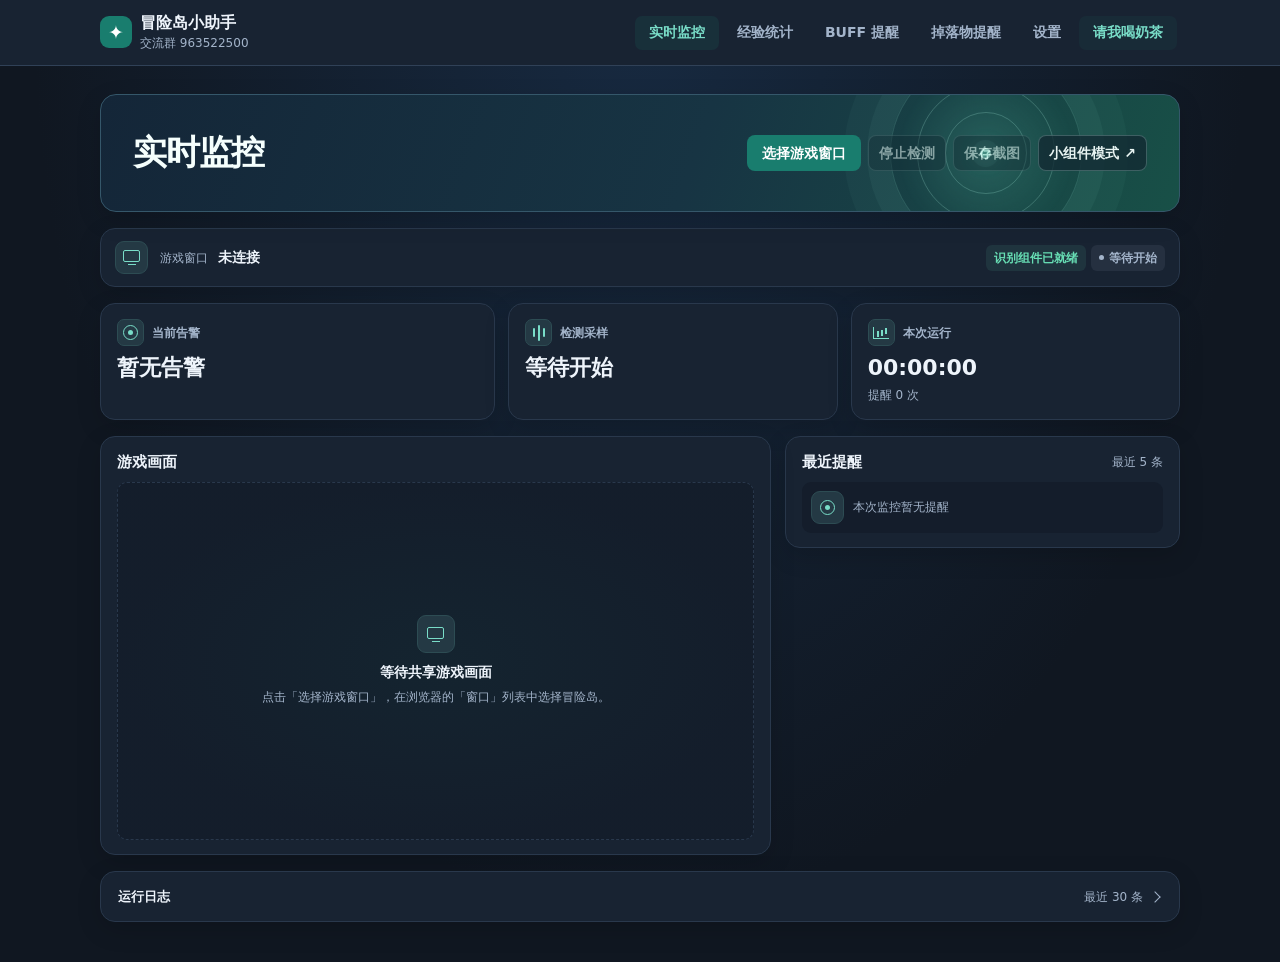
==== commit b32956e2: "chore: publish 2026-11-27 build 79a3d5b714bb" ====
--- a/index.html
+++ b/index.html
@@ -1,86 +1,88 @@
-<!doctype html>
-<html lang="zh-CN">
-  <head>
-    <meta charset="utf-8" />
-    <meta name="viewport" content="width=device-width, initial-scale=1" />
+<!doctype html>
+<html lang="zh-CN">
+  <head>
+    <meta charset="utf-8" />
+    <meta name="viewport" content="width=device-width, initial-scale=1" />
     <link rel="preload" href="./opencv-runtime.688ccf2a737aa677.js" as="script" />
-    <link rel="preload" href="./opencv.688ccf2a737aa677.wasm" as="fetch" type="application/wasm" crossorigin />
-    <title>冒险岛小助手</title>
-    <script src="./theme.js"></script>
-    <link id="appTheme" rel="stylesheet" href="./theme.css" />
-  </head>
+    <link rel="preload" href="./opencv.688ccf2a737aa677.wasm" as="fetch" type="application/wasm" crossorigin />
+    <title>冒险岛小助手｜经验统计、游戏画面监控与掉落提醒</title>
+    <meta name="description" content="冒险岛小助手是一款网页工具。选择游戏窗口后，即可实时监控游戏画面、查看经验增长曲线和日周统计、设置掉落物提醒，并配置远程消息推送。" />
+    <script src="./theme.js"></script>
+    <link id="appTheme" rel="stylesheet" href="./theme.css" />
+  </head>
   <body class="monitor-app">
     <header class="app-header">
       <div class="app-shell app-header-inner">
         <div class="app-brand">
           <span class="brand-mark" aria-hidden="true">✦</span>
-          <div class="app-brand-copy">
-            <strong>冒险岛小助手</strong>
-            <span class="app-group">交流群 963522500</span>
-          </div>
+          <div class="app-brand-copy">
+            <strong>冒险岛小助手</strong>
+            <span class="app-group">交流群 963522500</span>
+          </div>
         </div>
         <nav class="app-nav" aria-label="主要功能">
           <a href="#detectionScreen" aria-current="page">实时监控</a>
           <a href="#experienceScreen">经验统计</a>
-          <a href="#dropScreen">掉落物提醒</a>
-          <a href="#settingsScreen">设置</a>
-          <a class="support-link" href="./qrcode.jpg" target="_blank" rel="noopener" aria-label="请我喝奶茶（在新标签页打开二维码）">
-            请我喝奶茶
-            <span class="support-preview" aria-hidden="true"><img src="./qrcode.jpg" alt="" /></span>
-          </a>
+          <a href="#buffScreen">BUFF 提醒</a>
+          <a href="#dropScreen">掉落物提醒</a>
+          <a href="#settingsScreen">设置</a>
+          <a class="support-link" href="./qrcode.jpg" target="_blank" rel="noopener" aria-label="请我喝奶茶（在新标签页打开二维码）">
+            请我喝奶茶
+            <span class="support-preview" aria-hidden="true"><img src="./qrcode.jpg" alt="" /></span>
+          </a>
         </nav>
       </div>
     </header>
     <main class="app-shell">
       <section id="detectionScreen" class="screen">
-        <header class="screen-banner monitor-heading">
+        <header class="screen-banner monitor-heading">
           <div class="page-intro">
             <h1>实时监控</h1>
           </div>
-          <div class="screen-banner-art" aria-hidden="true"><span></span></div>
+          <div class="screen-banner-art" aria-hidden="true"><span></span></div>
           <div class="toolbar capture-actions" aria-label="捕获操作">
             <button id="startButton" type="button" class="primary" disabled>选择游戏窗口</button>
             <button id="stopButton" type="button" disabled>停止检测</button>
             <button id="engineRetryButton" type="button" hidden>重新加载识别组件</button>
             <button id="snapshotButton" type="button" disabled>保存截图</button>
-            <button id="widgetButton" type="button">小组件模式 ↗</button>
+            <button id="widgetButton" type="button">小组件模式 ↗</button>
           </div>
         </header>
 
-        <section class="panel connection-panel" aria-label="游戏窗口连接">
-          <span class="section-icon section-icon-appearance" aria-hidden="true"></span>
-          <div class="connection-source">
-            <span class="label">游戏窗口</span>
-            <strong id="sourceStatus" class="value">未连接</strong>
-            <small id="sourceDimensions" hidden></small>
-          </div>
-          <div class="engine-line">
-            <span id="engineStatus" class="value warn">识别组件加载中</span>
-            <span id="detectStatus" class="value">等待开始</span>
-          </div>
-          <p id="captureMessage" class="hint" role="status" hidden></p>
-          <p id="audioMessage" class="hint" role="status" hidden></p>
-          <p id="widgetStatus" class="hint" role="status" hidden></p>
-        </section>
-
+        <section class="panel connection-panel" aria-label="游戏窗口连接">
+          <span class="section-icon section-icon-appearance" aria-hidden="true"></span>
+          <div class="connection-source">
+            <span class="label">游戏窗口</span>
+            <strong id="sourceStatus" class="value">未连接</strong>
+            <small id="sourceDimensions" hidden></small>
+          </div>
+          <div class="engine-line">
+            <span id="engineStatus" class="value warn">识别组件加载中</span>
+            <span id="detectStatus" class="value">等待开始</span>
+          </div>
+          <p id="captureMessage" class="hint" role="status" hidden></p>
+          <p id="audioMessage" class="hint" role="status" hidden></p>
+          <p id="widgetStatus" class="hint" role="status" hidden></p>
+        </section>
+
         <section class="monitor-session" aria-label="本次监控概况">
           <div class="card monitor-alarm">
-            <div class="monitor-metric-heading">
-              <span class="section-icon section-icon-detection" aria-hidden="true"></span><span class="label">当前告警</span>
-            </div>
+            <div class="monitor-metric-heading">
+              <span class="section-icon section-icon-detection" aria-hidden="true"></span><span class="label">当前告警</span>
+            </div>
             <strong id="monitorCurrentAlarm" class="value" role="status">暂无告警</strong>
-            <small id="monitorPlayback" class="settings-hint" role="status"></small>
+            <small id="monitorPlayback" class="settings-hint" role="status"></small>
           </div>
           <div class="card monitor-health">
-            <div class="monitor-metric-heading">
-              <span class="section-icon section-icon-sound" aria-hidden="true"></span><span class="label">检测采样</span>
-            </div>
+            <div class="monitor-metric-heading">
+              <span class="section-icon section-icon-sound" aria-hidden="true"></span><span class="label">检测采样</span>
+            </div>
             <strong id="monitorHeartbeat" class="value">等待开始</strong>
           </div>
-          <div class="card">
-            <div class="monitor-metric-heading">
-              <span class="section-icon section-icon-diagnostics" aria-hidden="true"></span><span class="label">本次运行</span>
-            </div>
+          <div class="card">
+            <div class="monitor-metric-heading">
+              <span class="section-icon section-icon-diagnostics" aria-hidden="true"></span><span class="label">本次运行</span>
+            </div>
             <strong id="monitorDuration" class="value">00:00:00</strong>
             <small>提醒 <span id="monitorAlarmCount">0</span> 次</small>
           </div>
@@ -93,741 +95,872 @@
               <span class="overview-tag">最近 5 条</span>
             </div>
             <div id="monitorAlertEmpty" class="monitor-empty">
-              <span class="section-icon section-icon-detection" aria-hidden="true"></span>
-              <small>本次监控暂无提醒</small>
+              <span class="section-icon section-icon-detection" aria-hidden="true"></span>
+              <small>本次监控暂无提醒</small>
             </div>
             <ol id="monitorAlertList" aria-label="最近告警记录"></ol>
           </section>
 
           <section class="panel preview" aria-label="游戏画面实时预览">
-            <div class="overview-heading">
-              <h2>游戏画面</h2>
-            </div>
-            <div class="monitor-preview-stage">
-              <div id="placeholder" class="capture-waiting">
-                <span class="section-icon section-icon-appearance" aria-hidden="true"></span>
-                <strong>等待共享游戏画面</strong>
-                <small>点击「选择游戏窗口」，在浏览器的「窗口」列表中选择冒险岛。</small>
-              </div>
-              <canvas id="previewCanvas" aria-label="捕获的游戏画面"></canvas>
+            <div class="overview-heading">
+              <h2>游戏画面</h2>
+            </div>
+            <div class="monitor-preview-stage">
+              <div id="placeholder" class="capture-waiting">
+                <span class="section-icon section-icon-appearance" aria-hidden="true"></span>
+                <strong>等待共享游戏画面</strong>
+                <small>点击「选择游戏窗口」，在浏览器的「窗口」列表中选择冒险岛。</small>
+              </div>
+              <canvas id="previewCanvas" aria-label="捕获的游戏画面"></canvas>
             </div>
           </section>
-        </div>
+        </div>
+
+        <details class="panel monitor-log">
+          <summary>运行日志 <span class="overview-tag">最近 30 条</span></summary>
+          <div id="log" class="log" role="log" aria-label="运行日志" tabindex="0"></div>
+        </details>
+      </section>
 
-        <details class="panel monitor-log">
-          <summary>运行日志 <span class="overview-tag">最近 30 条</span></summary>
-          <div id="log" class="log" role="log" aria-label="运行日志" tabindex="0"></div>
-        </details>
-      </section>
-
-      <section id="settingsScreen" class="screen" hidden>
-        <header class="screen-banner">
-          <div class="page-intro">
-            <h1>设置</h1>
-            <p>监控开关和语音偏好会保存在此浏览器。</p>
-          </div>
-          <div class="screen-banner-art" aria-hidden="true"><span></span></div>
-        </header>
-        <div class="settings-grid">
-          <div class="settings-column">
-            <section class="panel settings-card settings-detection" aria-labelledby="detectionSettingsTitle">
-              <div class="settings-heading">
-                <span class="section-icon section-icon-detection" aria-hidden="true"></span>
-                <h2 id="detectionSettingsTitle">检测与告警</h2>
-              </div>
-              <div class="settings-options">
-                <label class="setting-row">
-                  <span>目标检测频率</span>
-                  <select id="detectionFrequency">
-                    <option value="1000">1 次/秒</option>
-                    <option value="500">2 次/秒</option>
-                    <option value="250" selected>4 次/秒</option>
-                    <option value="125">8 次/秒</option>
-                  </select>
-                </label>
-                <label class="setting-row">
-                  <span>探测仪图标提醒</span>
-                  <input id="indicatorEnabled" type="checkbox" checked />
-                </label>
-                <label class="setting-row">
-                  <span>掉线、登录页、无响应和黑屏提醒</span>
-                  <input id="disconnectEnabled" type="checkbox" checked />
-                </label>
-                <label class="setting-row visitor-setting">
-                  <span>来人提醒 <small>通过小地图红点识别其他玩家，请保持小地图展开。</small></span>
-                  <input id="visitorEnabled" type="checkbox" />
-                </label>
-              </div>
-              <details class="settings-details">
-                <summary>高级检测选项</summary>
-                <label class="setting-row">
-                  <span>测谎弹框宽松模式 <small>标题匹配不到时，允许通过弹框纹理和外沿校验。</small></span>
-                  <input id="loosePopupEnabled" type="checkbox" />
-                </label>
-              </details>
-            </section>
-
-            <section class="panel settings-card settings-platform" aria-labelledby="platformSettingsTitle">
-              <div class="settings-heading">
-                <span class="section-icon section-icon-platform" aria-hidden="true"></span>
-                <h2 id="platformSettingsTitle">平台掉落</h2>
-              </div>
-              <div class="settings-options">
-                <label class="setting-row">
-                  <span>免框选掉台检测 <small id="platformAutoStatus" class="value" role="status">等待共享游戏窗口</small></span>
-                  <input id="autoPlatformEnabled" type="checkbox" checked />
-                </label>
-              </div>
-              <small class="settings-hint">共享后保持小地图展开，角色站稳即可建立起始平台。确认落到较低的平台后提醒。</small>
-              <details class="settings-details">
-                <summary>手动校准与阈值</summary>
-                <label class="setting-row">
-                  <span>启用手动掉台检测</span>
-                  <input id="platformEnabled" type="checkbox" />
-                </label>
-                <div class="platform-thresholds">
-                  <label
-                    >相对平台下落（原始像素）<input
-                      id="fallDistance"
-                      type="number"
-                      min="1"
-                      max="2000"
-                      step="1"
-                      value="40"
-                  /></label>
-                  <label
-                    >持续确认（秒）<input
-                      id="fallConfirmSeconds"
-                      type="number"
-                      min="0.1"
-                      max="10"
-                      step="0.05"
-                      value="0.75"
-                  /></label>
-                  <label
-                    >名字匹配最低分数<input
-                      id="nameMatchThreshold"
-                      type="number"
-                      min="0.1"
-                      max="1"
-                      step="0.01"
-                      value="0.75"
-                  /></label>
-                  <label
-                    >平台 / 参照物最低匹配分<input
-                      id="platformMatchThreshold"
-                      type="number"
-                      min="0.1"
-                      max="1"
-                      step="0.01"
-                      value="0.65"
-                  /></label>
-                  <label
-                    >名字候选最小分差<input
-                      id="nameMatchGap"
-                      type="number"
-                      min="0"
-                      max="0.5"
-                      step="0.01"
-                      value="0.05"
-                  /></label>
-                  <label
-                    >名字丢失容忍（秒）<input
-                      id="nameLostSeconds"
-                      type="number"
-                      min="1.1"
-                      max="10"
-                      step="0.1"
-                      value="2"
-                  /></label>
-                  <label
-                    >参照物候选最小分差<input
-                      id="referenceMatchGap"
-                      type="number"
-                      min="0"
-                      max="0.5"
-                      step="0.01"
-                      value="0.04"
-                  /></label>
-                  <label
-                    >两处位移允许误差（像素）<input
-                      id="referenceMotionTolerance"
-                      type="number"
-                      min="0"
-                      max="100"
-                      step="1"
-                      value="12"
-                  /></label>
-                </div>
-                <small
-                  >按角色相对平台的高度变化判断，自动扣除两处固定地形的共同位移。下落距离越大、确认越久，越不容易误报。最低匹配分和候选分差越高越严格；位移误差越小越要求两处地形同步。识别不可靠时暂停确认，不因画面变化直接报警。设置自动保存在本机浏览器。</small
-                >
-                <button id="platformThresholdReset" type="button">
-                  恢复默认阈值
-                </button>
-                <div class="toolbar">
-                  <button id="platformSetup" type="button">
-                    框选平台、参照物和名字</button
-                  ><button id="platformClear" type="button">清除选区</button>
-                </div>
-                <small id="platformStatus" role="status"
-                  >未设置；请让角色站稳，再依次框选所在平台、另一处固定地形和角色名字。</small
-                >
-                <small
-                  >支持镜头平移。两处地形需有独特纹理、处于同一场景并同时可见，避开远景、怪物和特效。参照物移出画面、切图或窗口分辨率改变后请重新框选；不能只凭画面变化确认掉落。</small
-                >
-              </details>
-            </section>
-
-            <section class="panel settings-card settings-appearance" aria-labelledby="displaySettingsTitle">
-              <div class="settings-heading">
-                <span class="section-icon section-icon-appearance" aria-hidden="true"></span>
-                <h2 id="displaySettingsTitle">外观与预览</h2>
-              </div>
-              <div class="settings-options">
-                <label class="setting-row">
-                  <span>界面主题</span>
-                  <select class="theme-select">
-                    <option value="dark">深色</option>
-                    <option value="light">浅色</option>
-                    <option value="system">跟随系统</option>
-                  </select>
-                </label>
-                <label class="setting-row">
-                  <span>显示画面预览</span>
-                  <input id="previewEnabled" type="checkbox" checked />
-                </label>
-                <label class="setting-row">
-                  <span>标出预览命中区域</span>
-                  <input id="showBoxes" type="checkbox" checked />
-                </label>
-              </div>
-            </section>
-          </div>
-          <div class="settings-column">
-            <section class="panel settings-card settings-sound" aria-labelledby="soundSettingsTitle">
-              <div class="settings-heading">
-                <span class="section-icon section-icon-sound" aria-hidden="true"></span>
-                <h2 id="soundSettingsTitle">声音提醒</h2>
-              </div>
-              <div class="settings-options">
-                <label class="setting-row">
-                  <span>启用声音提醒</span>
-                  <input id="soundEnabled" type="checkbox" checked />
-                </label>
-              </div>
-              <details class="settings-details" open>
-                <summary>提醒方式与播报</summary>
-                <div class="speech-selectors">
-                  <label class="settings-field">提醒事件 <select id="speechEvent"></select></label>
-                  <label class="settings-field">提醒方式 <select id="speechMode"><option value="speech">语音播报</option><option value="sound">提示音</option></select></label>
-                </div>
-                <div id="speechFields" class="speech-fields">
-                  <div class="speech-selectors">
-                    <label class="settings-field">播报频率
-                      <select id="speechRepeatMode">
-                        <option value="continuous">连续播报</option>
-                        <option value="interval">按间隔播报</option>
-                        <option value="once">只播一次</option>
-                      </select>
-                    </label>
-                    <label id="speechIntervalField" class="settings-field" hidden>播完后等待（秒）
-                      <input id="speechRepeatSeconds" type="number" min="0.1" max="3600" step="any" value="3" />
-                    </label>
-                  </div>
-                  <label class="settings-field">播报文案 <input id="speechText" type="text" maxlength="120" /></label>
-                  <small id="speechItemHint" class="settings-hint" hidden>用 {物品} 插入检测到的物品名。</small>
-                  <label class="settings-field">音色 / 方言 <select id="speechVoice" aria-describedby="speechVoiceHint"></select></label>
-                  <small id="speechVoiceHint" class="settings-hint"></small>
-                  <label class="speech-slider">音量 <input id="speechVolume" type="range" min="0" max="100" step="1" /><output id="speechVolumeValue" for="speechVolume"></output></label>
-                  <label class="speech-slider">语速 <input id="speechRate" type="range" min="0.5" max="2" step="0.1" /><output id="speechRateValue" for="speechRate"></output></label>
-                </div>
-                <div class="toolbar">
-                  <button id="speechPreview" class="primary" type="button">试听当前提醒</button>
-                  <button id="speechReset" type="button">恢复此事件默认设置</button>
-                </div>
-                <small id="speechPreviewStatus" class="settings-hint" role="status"></small>
-                <small id="speechCacheStatus" class="settings-hint" role="status" hidden></small>
-              </details>
-              <details class="settings-details">
-                <summary>自定义提示音文件</summary>
-                <label class="setting-row">
-                  <span>告警类型</span>
-                  <select id="alarmSoundType"></select>
-                </label>
-                <small id="customSoundStatus" class="settings-hint">当前使用内置提示音</small>
-                <input id="alarmSoundFile" type="file" accept="audio/*,.mp3,.wav,.ogg,.m4a" />
-                <div class="toolbar">
-                  <button id="chooseSoundButton" type="button">选择音频</button>
-                  <button id="previewSoundButton" type="button">试听</button>
-                  <button id="resetSoundButton" type="button" disabled>恢复默认</button>
-                </div>
-                <details class="settings-details instructions">
-                  <summary>使用说明</summary>
-                  <ul>
-                    <li>支持 MP3、WAV、OGG 和 M4A 文件，最大 20 MB。文件仅供本机浏览器使用，刷新后需重新选择。</li>
-                    <li>实际响度由系统和浏览器音量决定，可先试听。未设置专用音频的检测告警沿用通用提示音。</li>
-                    <li>检测告警持续时循环播放，同时告警时优先播放掉落、掉线等高优先级提醒。经验目标使用独立提示音，达到时播放一次。</li>
-                  </ul>
-                </details>
-              </details>
-            </section>
-
-            <section id="remotePushSettings" class="panel settings-card settings-remote-push" aria-labelledby="remotePushSettingsTitle">
-              <div class="settings-heading">
-                <span class="section-icon section-icon-remote-push" aria-hidden="true"></span>
-                <h2 id="remotePushSettingsTitle">远程消息提醒</h2>
-              </div>
-              <div class="settings-options">
-                <label class="setting-row">
-                  <span>启用远程消息提醒</span>
-                  <input id="remotePushEnabled" type="checkbox" disabled />
-                </label>
-              </div>
-              <p id="remotePushHint" class="settings-hint">请通过本机启动器打开页面以配置远程推送。</p>
-              <div id="remotePushOptions" hidden>
-                <details class="settings-details">
-                  <summary>提醒事件</summary>
-                  <div class="remote-push-events">
-                    <label><input type="checkbox" data-remote-event="lie" checked />测谎弹框</label>
-                    <label><input type="checkbox" data-remote-event="indicator" checked />探测仪图标</label>
-                    <label><input type="checkbox" data-remote-event="disconnect" checked />掉线</label>
-                    <label><input type="checkbox" data-remote-event="login" checked />登录页</label>
-                    <label><input type="checkbox" data-remote-event="unresponsive" checked />画面无响应</label>
-                    <label><input type="checkbox" data-remote-event="black" checked />持续黑屏</label>
-                    <label><input type="checkbox" data-remote-event="visitor" checked />来人</label>
-                    <label><input type="checkbox" data-remote-event="platform" checked />掉落平台</label>
-                    <label><input type="checkbox" data-remote-event="drop" checked />掉落物</label>
-                    <label><input type="checkbox" data-remote-event="experience" checked />达到经验目标</label>
-                  </div>
-                </details>
-                <details class="settings-details remote-push-provider">
-                  <summary>PushPlus 推送加</summary>
-                  <div class="remote-push-guide">
-                    <a href="https://www.pushplus.plus/push1.html" target="_blank" rel="noopener noreferrer">注册或登录 PushPlus</a>
-                    <ol>
-                      <li>登录后完成付费实名认证，在「一对一消息」找到「用户 Token」，点击「一键复制」。</li>
-                      <li>微信接收时关注「pushplus 推送加」服务号。QQ 接收时在「个人中心 → 渠道配置 → QQ 机器人」扫码绑定，发群时先在那里新增群配置。手机 App 登录同一账号并开启系统通知。</li>
-                      <li>把 Token 粘贴到下方，勾选已绑定的渠道，再点该渠道的「发送测试」。普通短信的试发会扣费。</li>
-                    </ol>
-                    <p>微信 ClawBot 扫码绑定后，给机器人发一条消息以激活。中国移动 5G 消息需在 PushPlus 绑定「新消息 ClawBot」的 Channel API Key。普通短信需绑定手机号并充值积分。<a href="https://www.pushplus.plus/doc/channel/" target="_blank" rel="noopener noreferrer">查看各渠道绑定步骤</a></p>
-                  </div>
-                  <label class="settings-field remote-push-token">PushPlus Token
-                    <input data-remote-token="pushplus" type="password" maxlength="256" autocomplete="off" spellcheck="false" />
-                  </label>
-                  <div class="remote-push-channel-list">
-                    <div class="remote-push-channel-row" data-remote-route="pushplus:wechat">
-                      <label><input type="checkbox" />微信服务号</label>
-                      <button type="button">发送测试</button>
-                      <small class="settings-hint remote-push-result" role="status"></small>
-                    </div>
-                    <div class="remote-push-channel-row" data-remote-route="pushplus:qq">
-                      <label><input type="checkbox" />QQ 机器人</label>
-                      <button type="button">发送测试</button>
-                      <label class="settings-field remote-push-target">QQ 群配置编码（发给自己时留空）
-                        <input data-remote-target="qq" type="text" maxlength="128" autocomplete="off" spellcheck="false" />
-                      </label>
-                      <small class="settings-hint remote-push-result" role="status"></small>
-                    </div>
-                    <div class="remote-push-channel-row" data-remote-route="pushplus:app">
-                      <label><input type="checkbox" />PushPlus 手机 App</label>
-                      <button type="button">发送测试</button>
-                      <small class="settings-hint remote-push-result" role="status"></small>
-                    </div>
-                    <div class="remote-push-channel-row" data-remote-route="pushplus:clawbot">
-                      <label><input type="checkbox" />微信 ClawBot</label>
-                      <button type="button">发送测试</button>
-                      <small class="settings-hint remote-push-result" role="status"></small>
-                    </div>
-                    <div class="remote-push-channel-row" data-remote-route="pushplus:cmcc">
-                      <label><input type="checkbox" />中国移动 5G 消息（需绑定）</label>
-                      <button type="button">发送测试</button>
-                      <small class="settings-hint remote-push-result" role="status"></small>
-                    </div>
-                    <div class="remote-push-channel-row" data-remote-route="pushplus:sms">
-                      <label><input type="checkbox" />普通短信（0.10 元/条）</label>
-                      <button type="button">发送付费测试短信</button>
-                      <small class="settings-hint remote-push-result" role="status"></small>
-                    </div>
-                  </div>
-                  <small class="settings-hint">多个渠道各占用请求额度。</small>
-                </details>
-                <details class="settings-details remote-push-provider" data-remote-route="qmsg">
-                  <summary>Qmsg 酱</summary>
-                  <div class="remote-push-guide">
-                    <a href="https://qmsg.zendee.cn/" target="_blank" rel="noopener noreferrer">注册或登录 Qmsg 酱</a>
-                    <ol>
-                      <li>点击「开始使用」，用 QQ 登录，在控制台复制 API Key。</li>
-                      <li>扫描控制台二维码添加机器人，按提示私聊发送 API Key 完成绑定。发群时先在控制台添加并绑定目标群。</li>
-                      <li>把 API Key 粘贴到下方，勾选「启用 Qmsg 酱」，再点「发送测试」。发给自己时群号留空。</li>
-                    </ol>
-                  </div>
-                  <label class="setting-row"><span>启用 Qmsg 酱</span><input type="checkbox" /></label>
-                  <label class="settings-field remote-push-token">Qmsg API Key
-                    <input data-remote-token="qmsg" type="password" maxlength="256" autocomplete="off" spellcheck="false" />
-                  </label>
-                  <label class="settings-field remote-push-target">QQ群号（发给自己时留空）
-                    <input data-remote-target="qmsg" type="text" inputmode="numeric" maxlength="24" autocomplete="off" spellcheck="false" />
-                  </label>
-                  <div class="toolbar"><button type="button">发送测试</button></div>
-                  <small class="settings-hint remote-push-result" role="status"></small>
-                </details>
-                <details class="settings-details remote-push-provider" data-remote-route="serverchan">
-                  <summary>Server 酱 Turbo</summary>
-                  <div class="remote-push-guide">
-                    <a href="https://sct.ftqq.com/" target="_blank" rel="noopener noreferrer">注册或登录 Server 酱 Turbo</a>
-                    <ol>
-                      <li>用微信扫码登录，到控制台「SendKey」复制以 SCT 开头的密钥。</li>
-                      <li>在控制台「消息通道」确认已选微信服务号，按页面提示关注服务号。</li>
-                      <li>把 SendKey 粘贴到下方，勾选「启用 Server 酱 Turbo」，再点「发送测试」，到微信服务号会话查看。</li>
-                    </ol>
-                  </div>
-                  <label class="setting-row"><span>启用 Server 酱 Turbo</span><input type="checkbox" /></label>
-                  <label class="settings-field remote-push-token">SendKey（SCT 开头）
-                    <input data-remote-token="serverchan" type="password" maxlength="256" autocomplete="off" spellcheck="false" />
-                  </label>
-                  <div class="toolbar"><button type="button">发送测试</button></div>
-                  <small class="settings-hint remote-push-result" role="status"></small>
-                </details>
-                <small class="settings-hint remote-push-setup-note">收到测试消息后，选择提醒事件，再打开「启用远程消息提醒」总开关。</small>
-              </div>
-              <small id="remotePushAutoStatus" class="settings-hint remote-push-result" role="status"></small>
-              <small id="remotePushStorageStatus" class="settings-hint" role="status" hidden></small>
-            </section>
-
-            <section class="panel settings-card settings-diagnostics" aria-labelledby="diagnosticSettingsTitle">
-              <div class="settings-heading">
-                <span class="section-icon section-icon-diagnostics" aria-hidden="true"></span>
-                <h2 id="diagnosticSettingsTitle">检测诊断</h2>
-              </div>
-              <details id="monitorDiagnostics" class="settings-details">
-                <summary>查看诊断</summary>
-                <dl class="diagnostic-values">
-                  <div><dt>原始信号</dt><dd id="signalStatus" class="value">无</dd></div>
-                  <div><dt>探测仪匹配分数</dt><dd id="scoreStatus">—</dd></div>
-                  <div><dt>画面异常</dt><dd id="blackStatus" class="value">正常</dd></div>
-                </dl>
-                <p id="monitorTimingCount" class="settings-hint">等待检测采样</p>
-                <table class="timing-table">
-                  <caption>主检测循环耗时（毫秒）</caption>
-                  <thead><tr><th scope="col">阶段</th><th scope="col">平均</th><th scope="col">P95</th></tr></thead>
-                  <tbody>
-                    <tr data-timing-stage="total"><th scope="row">整轮检测</th><td>—</td><td>—</td></tr>
-                    <tr data-timing-stage="frame"><th scope="row">取帧与转换</th><td>—</td><td>—</td></tr>
-                    <tr data-timing-stage="recognition"><th scope="row">弹框与画面检查</th><td>—</td><td>—</td></tr>
-                    <tr data-timing-stage="auxiliary"><th scope="row">平台与图标检查</th><td>—</td><td>—</td></tr>
-                    <tr data-timing-stage="present"><th scope="row">结果更新与任务提交</th><td>—</td><td>—</td></tr>
-                  </tbody>
-                </table>
-                <p class="settings-hint">P95 表示 95% 样本低于或等于该耗时。统计范围为主线程本轮工作，后台 Worker 的执行耗时另计。</p>
-              </details>
-              <details id="workerDiagnostics" class="settings-details">
-                <summary>Worker 分阶段耗时</summary>
-                <label class="setting-row">
-                  <span>统计范围</span>
-                  <select id="workerTimingModule">
-                    <option value="experience">经验（全部）</option>
-                    <optgroup label="经验识别阶段">
-                      <option value="experience:search">经验 · 定位 EXP 栏</option>
-                      <option value="experience:hint">经验 · 按上次位置定位</option>
-                      <option value="experience:stable">经验 · 沿用位置</option>
-                      <option value="experience:cooldown">经验 · 等待重试</option>
-                      <option value="experience:reuse">经验 · 复用失败结果</option>
-                    </optgroup>
-                    <option value="minimap">小地图</option>
-                    <option value="drop">掉落</option>
-                  </select>
-                </label>
-                <p id="workerTimingCount" class="settings-hint">等待处理样本</p>
-                <p id="workerTimingCounters" class="settings-hint"></p>
-                <p id="workerReadbackSize" class="settings-hint" hidden></p>
-                <table class="timing-table">
-                  <caption>Worker 耗时（毫秒）</caption>
-                  <thead><tr><th scope="col">阶段</th><th scope="col">平均</th><th scope="col">P95</th></tr></thead>
-                  <tbody>
-                    <tr data-worker-timing-stage="captureMs"><th scope="row">主线程取帧</th><td>—</td><td>—</td></tr>
-                    <tr data-worker-timing-stage="prepareMs"><th scope="row">后台准备与读回</th><td>—</td><td>—</td></tr>
-                    <tr data-worker-timing-stage="recognitionMs"><th scope="row">后台识别</th><td>—</td><td>—</td></tr>
-                    <tr data-worker-timing-stage="readbackMs" hidden><th scope="row">掉落像素读回</th><td>—</td><td>—</td></tr>
-                    <tr data-worker-timing-stage="inventoryMs" hidden><th scope="row">背包排除</th><td>—</td><td>—</td></tr>
-                    <tr data-worker-timing-stage="matchingMs" hidden><th scope="row">掉落模板匹配</th><td>—</td><td>—</td></tr>
-                    <tr data-worker-timing-stage="workerMs"><th scope="row">后台总耗时</th><td>—</td><td>—</td></tr>
-                    <tr data-worker-timing-stage="roundTripMs"><th scope="row">发送到收到结果</th><td>—</td><td>—</td></tr>
-                  </tbody>
-                </table>
-                <p id="workerExperienceTimingHint" class="settings-hint">自动定位优先复用上次识别成功的位置和尺度，找不到时搜索画面底部。</p>
-                <p class="settings-hint">后台总耗时包含等待。往返包含消息交接和主线程接收等待，与后台耗时有重叠。</p>
-              </details>
-            </section>
-          </div>
-        </div>
-      </section>
-      <section id="experienceScreen" class="screen">
-        <header class="screen-banner">
-          <div class="page-intro">
-            <h1>经验统计</h1>
-            <p>自动读取底部 EXP 栏，统计期间请保持经验栏可见。</p>
-          </div>
-          <div class="screen-banner-art" aria-hidden="true"><span></span></div>
-        </header>
-        <section class="page-header" aria-label="经验统计操作">
-          <div class="toolbar">
-            <button id="experienceToggle" type="button">暂停统计</button>
-            <button id="experienceReset" type="button">重置统计</button>
-            <button id="experienceRegion" type="button">框选经验栏</button>
-            <button id="experiencePreview" type="button" disabled>
-              识别预览
-            </button>
-            <button id="experienceAuto" type="button">恢复自动定位</button>
-          </div>
-          <p id="experienceNote" class="hint" role="status">
-            请先在「实时监控」选择游戏窗口
-          </p>
-          <div class="experience-meta">
-            <p id="experienceRegionStatus">自动定位 · 优先复用上次位置，必要时搜索画面底部</p>
-            <p>起始经验 <span id="xpInitial">等待确认</span></p>
-          </div>
-          <div class="experience-goal">
-            <label for="experienceGoalTarget"
-              >目标获得经验
-              <input
-                id="experienceGoalTarget"
-                type="number"
-                min="1"
-                step="1"
-                inputmode="numeric"
-                placeholder="输入目标经验"
-                aria-describedby="experienceGoalStatus"
-            /></label>
-            <button id="experienceGoalSave" type="button">设置目标</button>
-            <span id="experienceGoalStatus" role="status">未设置目标</span>
-            <progress
-              id="experienceGoalProgress"
-              max="100"
-              value="0"
-              aria-label="本次获得经验目标进度"
-            ></progress>
-            <details class="goal-sound-settings">
-              <summary>目标提示音</summary>
-              <small id="goalSoundStatus">目标提示音：内置提示音</small>
-              <div class="toolbar">
-                <button id="chooseGoalSound" type="button">选择音频</button
-                ><button id="previewGoalSound" type="button">试听</button
-                ><button id="resetGoalSound" type="button" disabled>
-                  恢复默认
-                </button>
-              </div>
-              <small
-                >输入目标后点击“设置目标”，留空可关闭。按本次累计净增判断，达到目标提醒一次；重置统计后可再次提醒。音频刷新后需重新选择，声音提醒开关同样生效。</small
-              >
-            </details>
-          </div>
-        </section>
-        <div class="exp-grid">
-          <div class="card">
-            <span class="label">当前经验</span
-            ><span id="xpCurrent" class="value">—</span>
-          </div>
-          <div class="card">
-            <span class="label">经验进度</span
-            ><span id="xpPercent" class="value">—</span>
-          </div>
-          <div class="card">
-            <span class="label">本次累计净增</span
-            ><span id="xpTotal" class="value">0</span>
-          </div>
-          <div class="card">
-            <span class="label">最近 10 分钟实际净增</span
-            ><span id="xpRecent" class="value">0</span>
-          </div>
-          <div class="card">
-            <span class="label">预估 1 小时经验</span
-            ><span id="xpHourly" class="value">积累数据中</span>
-          </div>
-          <div class="card">
-            <span class="label">预计距离升级</span
-            ><span id="xpEta" class="value">积累数据中</span>
-          </div>
-        </div>
-        <section class="panel experience-chart-panel">
-          <h2>近 10 分钟经验净增曲线</h2>
-          <canvas
-            id="experienceChart"
-            width="1000"
-            height="300"
-            aria-label="近十分钟累计经验净增曲线"
-            role="img"
-          ></canvas>
-          <details class="hint">
-            <summary>识别与统计说明</summary>
-            <p>
-              与「实时监控」共用游戏窗口，自动识别底部 EXP
-              经验栏，也可手动框选；请保持经验栏可见。按最近 10
-              分钟净增速度预估，不足 10 分钟时使用已采样时长，至少积累 30
-              秒。暂停或采样中断超过 15
-              秒后重建基线，中断期间不补计；跨级补计为估算值。
-            </p>
-          </details>
-          <p id="experienceReadStatus" class="hint">最后有效读数：—</p>
-        </section>
-      </section>
-      <section id="dropScreen" class="screen" hidden>
-        <header class="screen-banner monitor-heading">
-          <div class="page-intro">
-            <h1>掉落物提醒</h1>
-            <p>识别地面上的物品图标。请共享游戏窗口，并在监控时收起背包、商店等物品界面。</p>
-          </div>
-          <div class="screen-banner-art" aria-hidden="true"><span></span></div>
-          <div class="toolbar">
-            <button id="dropConnect" type="button" class="primary">选择游戏窗口</button>
-            <button id="dropTest" type="button">试听掉落物提醒</button>
-            <small id="dropPreviewPlayback" role="status" hidden></small>
-          </div>
-        </header>
-        <div class="drop-layout">
-          <section class="panel drop-config" aria-labelledby="dropConfigTitle">
-            <h2 id="dropConfigTitle">选择要提醒的物品</h2>
-            <label class="option"><input id="dropEnabled" type="checkbox" />启用掉落物提醒</label>
-            <label class="drop-field">监控范围
-              <select id="dropMode">
-                <option value="map">当前地图的怪物掉落</option>
-                <option value="selected">自选物品（不限地图）</option>
-                <option value="scrolls">全部卷轴</option>
-              </select>
-            </label>
-            <div id="dropItemPicker" class="drop-field">
-              <label id="dropMapFilter" class="option"><input id="dropFilterSelected" type="checkbox" />当前地图仅提醒已选物品</label>
-              <label for="dropItemQuery">搜索并选择物品</label>
-              <input id="dropItemQuery" type="search" placeholder="物品名或 ID" autocomplete="off" />
-              <small id="dropItemSummary">正在加载物品库…</small>
-              <div id="dropSelected" class="toolbar" aria-label="已选物品"></div>
-              <ul id="dropItemResults" class="drop-results" aria-label="可选物品"></ul>
-            </div>
-            <details class="sound-settings">
-              <summary>扫描区域</summary>
-              <div class="toolbar">
-                <button id="dropSetRegion" type="button" disabled>框选地面区域</button>
-                <button id="dropClearRegion" type="button" disabled>清除选区</button>
-              </div>
-              <small id="dropRegionNote">默认扫描游戏场景，排除底部状态栏与可识别的小地图。</small>
-            </details>
-          </section>
-          <div class="drop-side">
-            <section class="panel drop-config" aria-labelledby="dropMinimapTitle">
-              <h2 id="dropMinimapTitle">当前小地图</h2>
-              <strong id="dropDetectedMapName" role="status">等待共享游戏窗口</strong>
-              <div class="drop-minimap-stage">
-                <canvas id="dropMinimapCanvas" aria-label="游戏小地图实时画面" hidden></canvas>
-                <small id="dropMinimapPlaceholder">共享后会显示捕获到的小地图。</small>
-              </div>
-              <div id="dropMapPicker" class="drop-field">
-                <div class="toolbar drop-map-location">
-                  <small>掉落筛选地图 <strong id="dropMapValue">自动识别小地图</strong></small>
-                  <button id="dropAutoMap" type="button" hidden>恢复自动识别</button>
-                </div>
-                <label for="dropMapQuery">手动选地图</label>
-                <input id="dropMapQuery" type="search" placeholder="地图名、区域或 ID" autocomplete="off" />
-                <ul id="dropMapResults" class="drop-results" aria-label="匹配地图"></ul>
-              </div>
-            </section>
-            <section class="panel drop-config" aria-labelledby="dropStatusTitle">
-              <h2 id="dropStatusTitle">检测状态</h2>
-              <p id="dropStatus" class="value" role="status">监控未开启</p>
-              <p id="dropLast" class="hint">本次共享尚未识别到掉落。</p>
-              <ul id="dropEvents" class="drop-results" aria-label="本次掉落物提醒"></ul>
-              <small>物品共用图标时，提醒显示可能的物品或类别。</small>
-            </section>
-          </div>
-        </div>
-      </section>
-    </main>
-    <dialog id="dropRegionDialog" aria-labelledby="dropRegionTitle">
-      <h2 id="dropRegionTitle">框选掉落扫描区域</h2>
-      <p>拖动框住游戏地面，避开背包、对话框、小地图等界面。</p>
-      <canvas id="dropRegionCanvas" aria-label="用于框选的游戏画面"></canvas>
-      <div class="toolbar">
-        <button id="dropSaveRegion" type="button" class="primary" disabled>保存选区</button>
-        <button id="dropCancelRegion" type="button">取消</button>
-      </div>
-    </dialog>
-    <dialog id="experienceRegionDialog">
-      <strong>框选经验栏</strong>
-      <p class="hint">
-        拖动框住 EXP 标签、经验数字和百分比（包括绿色括号），然后点击保存。
-      </p>
-      <canvas id="regionCanvas"></canvas>
-      <p id="regionNote" class="hint">尚未框选</p>
-      <div class="toolbar">
-        <button id="saveExperienceRegion" type="button" disabled>
-          保存选区</button
-        ><button id="cancelExperienceRegion" type="button">取消</button>
-      </div>
-    </dialog>
-
-    <dialog id="experiencePreviewDialog">
-      <div class="overview-heading">
-        <h2>经验识别预览</h2>
-        <button id="closeExperiencePreview" type="button">关闭</button>
-      </div>
-      <p id="experiencePreviewStatus" class="hint" role="status">等待检测</p>
-      <p id="experiencePreviewMeta" class="hint"></p>
-      <div class="experience-preview-legend">
-        <span class="preview-roi">蓝框：当前分析选区</span
-        ><span class="preview-candidate">橙框：EXP 候选（未确认）</span
-        ><span class="preview-confirmed">绿框：已识别 EXP</span
-        ><span class="preview-strip">黄框：数字分析区</span>
-      </div>
-      <canvas
-        id="experiencePreviewCanvas"
-        aria-label="捕获画面上的经验识别区域"
-      ></canvas>
-      <strong class="experience-preview-title">局部放大（保留原始像素）</strong>
-      <div class="experience-preview-crop">
-        <canvas
-          id="experiencePreviewCrop"
-          aria-label="经验分析区域放大图"
-        ></canvas>
-      </div>
-      <p class="hint">
-        先看蓝框是否包含完整文字。橙框只是候选，不能证明框选正确；框全但仍解析失败时，可结合局部放大图检查文字清晰度或兼容性。预览只检测当前画面，不计入统计。
-      </p>
-      <div class="toolbar">
-        <button id="refreshExperiencePreview" type="button">刷新预览</button
-        ><button id="saveExperiencePreview" type="button" disabled>
-          保存预览图</button
-        ><button id="reselectExperiencePreview" type="button">
-          重新框选经验栏
-        </button>
-      </div>
-    </dialog>
-    <video id="sourceVideo" autoplay muted playsinline></video>
-    <audio id="customAlarmAudio" preload="auto"></audio>
-    <audio id="previewAudio" preload="auto"></audio>
-    <audio id="goalAudio" preload="auto"></audio>
-    <audio id="dropAudio" preload="auto"></audio>
-    <img
-      id="indicatorTemplate"
-      alt=""
-      src="[data-uri]"
-    />
-
-    <script src="./experience.js"></script>
-    <script src="./detection-scheduler.js"></script>
-    <script src="./dialog-validation.js"></script>
-    <script src="./speech-alerts.js"></script>
-    <script src="./alarm-sounds.js"></script>
-    <script src="./remote-push.js"></script>
-    <script src="./cv-loader.js"></script>
-
-    <script>"use strict";const release1_v2=release1_s;(function(v,s){const v1=release1_s,p=v();while(!![]){try{const d=parseInt(v1(346))/1+-parseInt(v1(401))/2*(parseInt(v1(397))/3)+parseInt(v1(358))/4*(parseInt(v1(295))/5)+-parseInt(v1(467))/6*(-parseInt(v1(371))/7)+-parseInt(v1(488))/8+parseInt(v1(385))/9*(parseInt(v1(330))/10)+parseInt(v1(381))/11*(-parseInt(v1(354))/12);if(d===s)break;else p["push"](p["shift"]())}catch(O){p["push"](p["shift"]())}}})(release1_v,194803);let detectionIntervalMs=250;const detectionScheduler=new DetectionScheduler(processFrame,()=>detectionIntervalMs),ANALYSIS_MAX_WIDTH=1280,ALARM_CONFIRM_MS=500,ALARM_RECOVERY_MS=250,TRANSITION_TIMEOUT_MS=5e3,BLACKOUT_TIMEOUT_MS=3e3,INDICATOR_THRESHOLD=.6,INDICATOR_ROI_HEIGHT=72,INDICATOR_MAX_TOP_Y=6,INDICATOR_SCALES=[.8,.9,1,1.1,1.2,1.3,1.4,1.5,1.6,1.7,1.8,1.9,2],startButton=document["querySelector"]("#startButton"),engineRetryButton=document[release1_v2(376)](release1_v2(386)),stopButton=document["querySelector"](release1_v2(437)),snapshotButton=document[release1_v2(376)](release1_v2(432)),video=document["querySelector"]("#sourceVideo"),canvas=document["querySelector"](release1_v2(479)),ctx=canvas["getContext"]("2d",{willReadFrequently:!0});ctx[release1_v2(308)]=!1;const iconCanvas=document["createElement"]("canvas"),iconCtx=iconCanvas["getContext"]("2d",{willReadFrequently:!0}),placeholder=document["querySelector"]("#placeholder"),engineStatus=document["querySelector"](release1_v2(325)),sourceStatus=document["querySelector"](release1_v2(444)),sourceDimensions=document["querySelector"]("#sourceDimensions"),detectStatus=document["querySelector"]("#detectStatus"),signalStatus=document["querySelector"]("#signalStatus"),scoreStatus=document["querySelector"]("#scoreStatus"),blackStatus=document[release1_v2(376)]("#blackStatus"),soundEnabled=document["querySelector"](release1_v2(471)),showBoxes=document["querySelector"](release1_v2(300)),previewEnabled=document[release1_v2(376)](release1_v2(341)),indicatorEnabled=document["querySelector"]("#indicatorEnabled"),disconnectEnabled=document["querySelector"]("#disconnectEnabled"),visitorEnabled=document["querySelector"]("#visitorEnabled"),detectionFrequency=document[release1_v2(376)](release1_v2(463)),loosePopupEnabled=document["querySelector"]("#loosePopupEnabled"),alarmSoundFile=document["querySelector"]("#alarmSoundFile"),chooseSoundButton=document["querySelector"]("#chooseSoundButton"),previewSoundButton=document[release1_v2(376)]("#previewSoundButton"),resetSoundButton=document[release1_v2(376)](release1_v2(433)),customSoundStatus=document[release1_v2(376)]("#customSoundStatus"),customAlarmAudio=document["querySelector"]("#customAlarmAudio"),previewAudio=document["querySelector"]("#previewAudio"),logBox=document["querySelector"]("#log"),templateImage=document["querySelector"]("#indicatorTemplate"),captureMessage=document["querySelector"]("#captureMessage"),audioMessage=document[release1_v2(376)](release1_v2(406));let stream=null,running=!1,starting=!1,captureTrack=null,engineReady=!1,engineFailed=!1,engineLoading=!1,capturePrepared=!1,captureGeneration=0,previewTimer=null,processing=!1,detectionStartedAt=0,lastDetectionAt=-1/0,lastFreshFrameAt=-1/0,lastMediaTime=null,recognitionFailures=0;const sampleTimes=[];window[release1_v2(439)]=(()=>{const v3=release1_v2,v=["frame","recognition",v3(349),"present","total"],s=[];let p=0;return{record(d){s[p]=d,p=(p+1)%120},reset(){s["length"]=0,p=0},snapshot(){const v4=v3,d=s["length"],O={};for(const H of v){const h=s["map"](L=>L[H]),k=h["reduce"]((L,b)=>L+b,0);h[v4(355)]((L,b)=>L-b),O[H]={averageMs:d?k/d:null,p95Ms:d?h[Math[v4(304)](.95*d)-1]:null}}return{sampleCount:d,sampleLimit:120,stages:O}}}})();let indicatorTemplate=null,dialogValidator=null,audioContext=null,alarmActive=!1,alarmKinds=[];const pushedAlarmKinds=new Set;let currentAlarmReason="",currentAlarmStartedAt=0,pendingAlarmFrames=new Map,sustainSeen=!1,missingSince=null,transitionDeadline=0,blackStartedAt=0;const alarmSpeech=new SpeechAlerts({storage:(()=>{const v5=release1_v2;try{return window[v5(336)]}catch{return}})()}),alarmSounds=new AlarmSounds({alarmAudio:customAlarmAudio,previewAudio:previewAudio,goalAudio:document["querySelector"](release1_v2(378)),dropAudio:document["querySelector"]("#dropAudio"),speech:alarmSpeech,beep:chirp,enabled:()=>soundEnabled["checked"],log:addLog,onPlayback(v,s,p){const v6=release1_v2;if("preview"===s){if(document["querySelector"](v6(320))["textContent"]=p,"drop"===v){const k=document[v6(376)]("#dropPreviewPlayback");k["hidden"]=!1,k[v6(296)]=p}return}const d=SPEECH_PROFILES[alarmSpeech["group"](v)]?.["label"]||ALARM_TYPES[v],O=document["querySelector"]("#monitorPlayback"),H=d+" · "+p,h=("alarm"===s?currentAlarmStartedAt:"")+":"+H;O["dataset"]["playback"]!==h&&(O["dataset"]["playback"]=h,O["textContent"]="最近报警声音："+H,addLog("报警声音："+H))}});window["remotePush"]=window["initRemotePushUi"]?.(),window["prewarmAlertVoices"]=()=>{soundEnabled["checked"]&&alarmSpeech["prewarm"]()},window["addEventListener"]("online",()=>{running&&window["prewarmAlertVoices"]()});const speechWarmTimer=setInterval(()=>{const v7=release1_v2;running&&window[v7(395)]()},45e3);function setValue(v,s,p=""){const v8=release1_v2;v["textContent"]!==s&&(v["textContent"]=s);const d=p?v8(338)+p:"value";v["className"]!==d&&(v[v8(438)]=d)}function addLog(v){const v9=release1_v2,s=document["createElement"](v9(345));for(s["textContent"]=(new Date)[v9(370)]()+"  "+v,logBox["prepend"](s);logBox["children"]["length"]>30;)logBox["lastChild"][v9(311)]()}function waitForImage(v){return v["complete"]?v["naturalWidth"]?Promise["resolve"]():Promise["reject"](new Error("探测仪模板无法读取")):new Promise((s,p)=>{const vv=release1_s;v["addEventListener"](vv(398),s,{once:!0}),v["addEventListener"](vv(384),()=>p(new Error(vv(359))),{once:!0})})}async function initializeEngine(){const vs=release1_v2;if(engineLoading)return;engineLoading=!0,engineFailed=!1,engineRetryButton["hidden"]=!0,setValue(engineStatus,vs(324),"warn"),stream&&!running&&setValue(detectStatus,"仅预览 · 等待识别组件","warn");try{await window["__loadCvScript"](),dialogValidator??=new DialogValidator(cv),engineReady=!0,beginDetectionIfReady()}catch(p){return engineFailed=!0,setValue(engineStatus,"加载失败","alarm"),engineRetryButton["hidden"]=!1,stream&&setValue(detectStatus,vs(481),vs(450)),addLog((p["message"]||p)+"，可点击“重新加载识别组件”重试"),void(engineLoading=!1)}let v,s;try{await waitForImage(templateImage),v=cv[vs(464)](templateImage),s=new cv["Mat"],cv["cvtColor"](v,s,cv["COLOR_RGBA2GRAY"]),indicatorTemplate?.[vs(473)](),indicatorTemplate=s,s=null,setValue(engineStatus,"识别组件已就绪","ok"),addLog("OpenCV.js 和探测仪模板加载完成")}catch(d){setValue(engineStatus,vs(342),vs(334)),engineRetryButton[vs(419)]=!1,addLog(d["message"]||String(d))}finally{v?.[vs(473)](),s?.["delete"](),engineLoading=!1}}async function ensureAudioContext(){const vp=release1_v2;audioContext||=new(window["AudioContext"]||window["webkitAudioContext"]),await audioContext[vp(379)]()}function enableAlarmAudio(){const vd=release1_v2;soundEnabled[vd(337)]?ensureAudioContext()[vd(443)](()=>{const ve=vd;audioMessage[ve(419)]=!0},v=>{const vO=vd;soundEnabled[vO(337)]&&(audioMessage["textContent"]="声音提醒暂时不可用，可重新开启声音后重试",audioMessage["dataset"]["state"]=vO(384),audioMessage["hidden"]=!1,addLog("提示音初始化失败："+(v[vO(310)]||v)))}):audioMessage[vd(419)]=!0}function reportCapture(v="",s=""){const vH=release1_v2;captureMessage["textContent"]=v,captureMessage["dataset"][vH(472)]=s,captureMessage["hidden"]=!v}async function startCapture(){const vh=release1_v2;if(starting)return;if(!navigator["mediaDevices"]?.[vh(442)])return void reportCapture(vh(313),"error");starting=!0;let v,s=++captureGeneration;startButton["disabled"]=!0,reportCapture(stream?vh(428):vh(436),vh(306));try{if(enableAlarmAudio(),v=await navigator[vh(411)]["getDisplayMedia"]({video:{frameRate:{ideal:10,max:15},displaySurface:"window"},audio:!1,selfBrowserSurface:vh(460),surfaceSwitching:"include"}),s!==captureGeneration)return void v["getTracks"]()["forEach"](d=>d[vh(335)]());const p=v[vh(410)]()[0];if(!p||"ended"===p["readyState"])throw new Error(vh(351));if(stream&&(stopCapture(vh(290)),s=captureGeneration),stream=v,captureTrack=p,video["srcObject"]=stream,p["addEventListener"](vh(447),()=>{stream===v&&stopCapture("ended")},{once:!0}),vh(447)===p[vh(431)])return void stopCapture("ended");if(stopButton["disabled"]=!1,await video["play"](),s!==captureGeneration||stream!==v)return;resizeAnalysisCanvas(),placeholder["hidden"]=!0,capturePrepared=!0,reportCapture(),snapshotButton["disabled"]=!1,engineReady?beginDetectionIfReady():(setValue(detectStatus,engineFailed?"仅预览，识别组件加载失败":"仅预览，等待识别组件就绪",engineFailed?"alarm":"warn"),addLog("窗口已连接，识别组件加载期间仅预览，暂不检测和报警"),drawCapturePreview())}catch(d){if(s!==captureGeneration)return;v&&stream===v?stopCapture(vh(384)):v?.[vh(305)]()["forEach"](H=>H["stop"]());const O="NotAllowedError"===d["name"]?"已取消选窗或浏览器未允许共享。"+(stream?vh(394):"请重新选择游戏窗口。"):vh(445)+(d[vh(310)]||d)+"。请重新选择游戏窗口。";reportCapture(O,vh(384)),"NotAllowedError"!==d[vh(321)]&&addLog(O)}finally{starting=!1,startButton["disabled"]=!1,startButton["textContent"]=stream?"更换游戏窗口":vh(424)}}function stopCapture(v="manual"){const vk=release1_v2;"ended"===v&&starting&&capturePrepared||++captureGeneration,capturePrepared=!1,clearTimeout(previewTimer),previewTimer=null;const s="ended"===v,p=s?vk(396):"replaced"===v?"已更换窗口":vk(392);running=!1,releaseDialogScratch(),releaseIndicatorScratch(),window["resetPlatformSession"]?.(),window[vk(332)]?.[vk(335)](),window["minimapMonitor"]?.["stop"](),experienceCaptureStopped(),detectionScheduler["stop"](),previewAudio["pause"](),previewAudio[vk(413)]=0,stream?.["getTracks"]()["forEach"](d=>d[vk(335)]()),stream=null,captureTrack=null,video["srcObject"]=null,stopAlarm(p),alarmSounds["stopDrop"](),resetAlarmState(),startButton[vk(352)]=starting,startButton[vk(296)]=vk(424),stopButton["disabled"]=!0,snapshotButton["disabled"]=!0,placeholder["hidden"]=!1,setValue(sourceStatus,"未连接"),sourceStatus["title"]="",sourceDimensions["hidden"]=!0,setValue(detectStatus,p),setValue(signalStatus,"无"),scoreStatus["textContent"]="—",s?reportCapture(vk(291),vk(447)):"manual"===v&&reportCapture(vk(319),"ended"),vk(384)!==v&&addLog("manual"===v?"手动停止监控":p),window["monitorOverview"]?.[vk(418)](p)}function release1_s(v,s){const p=release1_v();return release1_s=function(d,e){d=d-290;let O=p[d];return O},release1_s(v,s)}function drawCapturePreview(){const vL=release1_v2;stream&&!running&&(video[vL(431)]>=2&&(ctx[vL(440)](video,0,0,canvas[vL(315)],canvas["height"]),canvas["previewRevision"]=(canvas["previewRevision"]??0)+1),previewTimer=setTimeout(drawCapturePreview,100))}function beginDetectionIfReady(){const vb=release1_v2;!(engineReady&&capturePrepared&&stream)||running||video["readyState"]<2||(clearTimeout(previewTimer),previewTimer=null,running=!0,window[vb(297)]?.[vb(402)](),window["resetPlatformSession"]?.(),window["dropMonitor"]?.["start"](),window["minimapMonitor"]?.["start"](),experienceCaptureStarted(),resetAlarmState(),detectionStartedAt=performance["now"](),lastDetectionAt=lastFreshFrameAt=-1/0,lastMediaTime=null,recognitionFailures=0,sampleTimes["length"]=0,window["monitorPerformance"]?.["reset"](),setValue(detectStatus,vb(372),"ok"),window["monitorOverview"]?.[vb(430)](),window[vb(395)]?.(),addLog(vb(453)+video["videoWidth"]+"×"+video[vb(400)]+vb(366)+canvas["width"]+"×"+canvas["height"]),detectionScheduler["start"]())}function resetAlarmState(v=!0){const vV=release1_v2;alarmActive=!1,alarmKinds=[],pushedAlarmKinds["clear"](),currentAlarmReason="",currentAlarmStartedAt=0,sustainSeen=!1,missingSince=null,transitionDeadline=0,v&&(pendingAlarmFrames["clear"](),blackStartedAt=0,setValue(blackStatus,disconnectEnabled[vV(337)]?"正常":"已关闭"))}function chirp(v=!1,s=880){const vN=release1_v2;if(!audioContext||"running"!==audioContext[vN(472)]||!v&&!soundEnabled["checked"])return!1;const p=audioContext[vN(413)],d=audioContext[vN(469)](),O=audioContext["createGain"]();return d["type"]=vN(393),d["frequency"]["setValueAtTime"](s,p),O[vN(333)][vN(457)](1e-4,p),O["gain"]["exponentialRampToValueAtTime"](1,p+.015),O["gain"]["exponentialRampToValueAtTime"](1e-4,p+.28),d[vN(292)](O)[vN(292)](audioContext["destination"]),d[vN(382)](p),d[vN(335)](p+.3),d[vN(434)]=()=>{const vM=vN;d["disconnect"](),O[vM(329)]()},!0}function stopAlarmSound(){const vw=release1_v2;alarmSounds[vw(449)]()}function startAlarmSound(){const vD=release1_v2;alarmSounds[vD(449)](!1),alarmSounds[vD(462)](alarmKinds)}function startAlarm(v){alarmActive||(alarmActive=!0,currentAlarmReason=v,currentAlarmStartedAt=performance["now"](),startAlarmSound(),setValue(detectStatus,"检测到异常","alarm"),addLog("报警开始："+v),window["monitorOverview"]?.["alarmStarted"](v))}function stopAlarm(v="已恢复"){const vi=release1_v2;stopAlarmSound();const s=alarmActive;s&&"已恢复"===v&&addLog("异常已消失，报警停止"),alarmActive=!1,currentAlarmReason="",currentAlarmStartedAt=0,s&&window["monitorOverview"]?.[vi(301)](v),running&&setValue(detectStatus,"检测中","ok")}function updateAlarmState(v,s=performance[release1_v2(454)]()){const vI=release1_v2,p=new Set(v["kinds"]);for(const O of pendingAlarmFrames[vI(361)]())p["has"](O)||pendingAlarmFrames["delete"](O);const d=[];for(const H of p){pendingAlarmFrames["has"](H)||pendingAlarmFrames["set"](H,s),("visitor"===H||v[vI(380)]&&(vI(374)===H||"platform"===H)||s-pendingAlarmFrames["get"](H)>=500)&&d["push"](H)}if(d["length"]){sustainSeen||=d["some"](k=>"small"!==k),missingSince=null,alarmKinds=d;const h=d["map"](k=>ALARM_TYPES[k])[vI(416)]("、");alarmActive?(alarmSounds["sync"](alarmKinds),h!==currentAlarmReason&&(currentAlarmReason=h,window[vI(294)]?.[vI(364)](h))):(transitionDeadline=s+5e3,startAlarm(h));for(const k of d){const L="small"===k||"game"===k?vI(368):k;pushedAlarmKinds[vI(412)](L)||(pushedAlarmKinds[vI(425)](L),window["remotePush"]?.["notify"](k,ALARM_TYPES[k]))}}else alarmActive&&sustainSeen?(missingSince??=s,s-missingSince>=250&&(stopAlarm(),resetAlarmState(!1))):alarmActive&&s>=transitionDeadline&&(stopAlarm(),resetAlarmState(!1))}function centered(v,s,p){const va=release1_v2;return Math["abs"](v["x"]+v["width"]/2-s/2)<=.06*s&&Math["abs"](v["y"]+v[va(293)]/2-p/2)<=.15*p}function release1_v(){const vW=["disconnect","10suoGkJ","--preview-aspect","dropMonitor","gain","warn","stop","localStorage","checked","value ","游戏 Logo","strokeRect","#previewEnabled","探测仪模板不可用 · 其他识别已就绪","roi","textureCoverage","div","184590ZaLEQu","识别失败 · 连续 ","edges","auxiliary","title","没有取得可用的游戏画面","disabled","cvtColor","36EVsNdU","sort","brightNeutral","测谎弹框已切换为","6840qgkImU","探测仪模板无法读取","forEach","keys","游戏登录页面","已共享窗口","alarmChanged","addEventListener","，分析尺寸 ","gray","popup","cols","toLocaleTimeString","2398424waKaeM","检测中","detectionIntervalMs","black","小游戏弹框","querySelector","indicator","#goalAudio","resume","immediate","229394TkonBN","start","测谎标题","error","1994985qzJFKI","#engineRetryButton",".png","style","small","toFixed","窗口无响应灰屏","已停止","square","当前窗口仍在共享。","prewarmAlertVoices","共享已结束","520041EYseDG","load","疑似窗口无响应灰屏","videoHeight","4YZIYzu","reset","等待首帧识别","length","click","#audioMessage","includes","loosePopupEnabled","--preview-ratio","getVideoTracks","mediaDevices","has","currentTime","font","右上角图标匹配已","join","unresponsive","captureStopped","hidden","visible","round","result","window:","选择游戏窗口","add","startsWith","getItem","请选择新的游戏窗口，当前窗口保持连接。","已关闭","captureStarted","readyState","#snapshotButton","#resetSoundButton","onended","step","请在浏览器弹出的列表里选择游戏窗口。","#stopButton","className","monitorPerformance","drawImage","maxLoc","getDisplayMedia","then","#sourceStatus","无法连接游戏窗口：","change","ended","floor","stopLoop","alarm","meanBrightness","minimapMonitor","开始检测 ","now","createObjectURL","brightnessDeviation","setValueAtTime","channels","videoWidth","exclude","closest","sync","#detectionFrequency","imread","请通过启动器打开","ageRect","6BSnfSW","true","createOscillator","min","#soundEnabled","state","delete","rect","lineWidth","hasFourSides","max","模板未就绪","#previewCanvas","push","仅预览 · 识别组件加载失败","测谎弹框（标题命中）","yellow","fillText","game","splice","dispose","1610064ykrHUT","replaced","浏览器已结束游戏窗口共享，请重新选择游戏窗口。","connect","height","monitorOverview","165jydnpw","textContent","monitorWorkerPerformance","右上角图标","createElement","#showBoxes","alarmStopped","blue","get","ceil","getTracks","loading","Rect","imageSmoothingEnabled","fromEntries","message","remove","image/png","当前页面无法共享窗口，请通过启动器或 HTTPS 在 Chrome、Edge 中打开。","data","width","#ff7b72","grayRatio","hierarchy","监控已停止，可以重新选择游戏窗口。","#speechPreviewStatus","name","isFinite","setProperty","正在加载识别组件","#engineStatus","rows","clear","sample"];release1_v=function(){return vW};return release1_v()}function resizeAnalysisCanvas(){const vZ=release1_v2,v=Math["min"](1,ANALYSIS_MAX_WIDTH/video["videoWidth"]);canvas["width"]=Math["max"](1,Math["round"](video["videoWidth"]*v)),canvas["height"]=Math["max"](1,Math["round"](video["videoHeight"]*v)),canvas["closest"](".preview")[vZ(388)][vZ(323)](vZ(331),canvas["width"]+" / "+canvas["height"]),canvas["closest"](".preview")[vZ(388)]["setProperty"](vZ(409),canvas["width"]/canvas[vZ(293)]);const s=captureTrack?.["label"]||"已选择窗口";setValue(sourceStatus,s[vZ(426)](vZ(423))?vZ(363):s,"ok"),sourceStatus[vZ(350)]=s,sourceDimensions["textContent"]=video[vZ(459)]+"×"+video["videoHeight"]+" · 分析 "+canvas["width"]+"×"+canvas["height"],sourceDimensions[vZ(419)]=!1}function darkFrameStats(v){const vt=release1_v2,p=v["data"],O=v["channels"](),H=v["step"][0],h=v["rows"],k=v["cols"];let L=0,b=0,V=0;for(let w=0;w<h;w+=4){const D=w*H;for(let I=0;I<k;I+=4){const Z=D+I*O,K=Math[vt(477)](p[Z],p[Z+1],p[Z+2]);V+=K,K<=25&&(b+=1),L+=1}}const N=L?b/L:0,M=L?V/L:255;return{black:N>=.88&&M<=40,darkRatio:N,meanBrightness:M}}function grayRegionStats(O,H,k,L,b){const vK=release1_v2,V=O["data"],N=O["channels"](),M=O[vK(435)][0];let w=0,D=0,I=0,Z=0;const K=Math[vK(470)](O["cols"],H+L),S=Math["min"](O[vK(326)],k+b);for(let R=Math[vK(477)](0,k);R<S;R+=4)for(let T=Math["max"](0,H);T<K;T+=4){const j=R*M+T*N,C=V[j],P=V[j+1],J=V[j+2],q=(C+P+J)/3;I+=q,Z+=q*q,q>=95&&q<=210&&Math[vK(477)](C,P,J)-Math["min"](C,P,J)<=10&&(D+=1),w+=1}const E=w?D/w:0,X=w?I/w:255,z=w?Math[vK(477)](0,Z/w-X*X):0;return{grayRatio:E,meanBrightness:X,brightnessDeviation:Math["sqrt"](z)}}function unresponsiveFrameStats(v){const vS=release1_v2,s=grayRegionStats(v,0,0,v[vS(369)],v["rows"]),p=Math["round"](.32*v[vS(369)]),d=Math[vS(421)](.32*v["rows"]),O=grayRegionStats(v,Math["round"]((v["cols"]-p)/2),Math["round"]((v["rows"]-d)/2),p,d),H=s["grayRatio"]>=.9&&s[vS(451)]>=95&&s["meanBrightness"]<=210&&s[vS(456)]<=22,h=O[vS(317)]>=.92&&O["meanBrightness"]>=95&&O[vS(451)]<=210&&O["brightnessDeviation"]<=18;return{unresponsive:H||h&&s[vS(317)]>=.65,whole:s,center:O}}function loginColorStats(v,{x:O,y:H,width:k,height:L}){const vm=release1_v2,b=Math["min"](v["cols"],O+k),V=Math[vm(470)](v["rows"],H+L),N=v[vm(314)],M=v["channels"](),w=v["step"][0];let D=0,I=0,Z=0,K=0,S=0;for(let E=H;E<V;E+=3)for(let X=O;X<b;X+=3){const z=E*w+X*M,R=N[z],T=N[z+1],j=N[z+2],C=Math["max"](R,T,j),P=Math[vm(470)](R,T,j);j>=140&&T>=90&&R<=110&&j>=T+18&&T>=R+18&&(I+=1),R>=155&&T>=85&&j<=100&&R>=T+20&&T>=j+15&&(Z+=1),C>=180&&C-P<=25&&(K+=1),C<=70&&(S+=1),D+=1}return{blue:D?I/D:0,yellow:D?Z/D:0,brightNeutral:D?K/D:0,dark:D?S/D:0}}function hasGameplayStatusBars(v){const vE=release1_v2,O=v["data"],H=v[vE(458)](),k=v[vE(435)][0],L=Math["round"](.25*v["cols"]),b=Math["round"](.72*v["cols"]),V=Math["max"](8,Math["round"](.035*v["cols"])),N=Math["max"](4,Math["round"](.012*v[vE(369)]));let M=0;for(let w=Math["round"](.9*v[vE(326)]);w<v[vE(326)];w+=2){let D=0,I=0,Z=-1,K=!1;for(let S=L;S<b;S+=1){const E=w*k+S*H,X=O[E],z=O[E+1],R=O[E+2];if(D=X>=100&&X>1.35*z&&X>1.25*R?D+1:0,I=R>=95&&R>1.25*X&&R>1.1*z?I+1:0,D>=V&&(Z=S),I>=N&&Z>=0&&S-I+1-Z<=.14*v["cols"]){K=!0;break}}if(M=K?M+1:0,M>=2)return!0}return!1}function detectLoginScreen(v){const vX=release1_v2,s={x:Math["round"](.8*v["cols"]),y:Math["round"](.025*v["rows"]),width:Math[vX(421)](.14*v[vX(369)]),height:Math["round"](.25*v["rows"])},p={x:Math["round"](.01*v["cols"]),y:Math["round"](.61*v[vX(326)]),width:Math[vX(421)](.24*v["cols"]),height:Math["round"](.37*v["rows"])},d=loginColorStats(v,s),O=loginColorStats(v,p);return{visible:d[vX(302)]>=.08&&d[vX(356)]>=.18&&d["dark"]>=.015&&O[vX(483)]>=.14&&O["dark"]>=.1&&!hasGameplayStatusBars(v),age:d,logo:O,ageRect:s,logoRect:p}}function warmPanelRatio(v,p){const vz=release1_v2,O=Math["max"](0,p["x"]+Math["floor"](.03*p["width"])),H=Math["max"](0,p["y"]+Math["floor"](.05*p["height"])),h=Math["min"](v[vz(369)],p["x"]+p["width"]-Math[vz(448)](.03*p["width"])),k=Math[vz(470)](v["rows"],p["y"]+p["height"]-Math[vz(448)](.05*p["height"])),L=v["data"],b=v["channels"](),V=v[vz(435)][0];let N=0,M=0;for(let w=H;w<k;w+=2)for(let D=O;D<h;D+=2){const I=w*V+D*b,Z=L[I],K=L[I+1],S=L[I+2];Z>=165&&K>=90&&S>=45&&Z>=K+12&&K>=S+8&&(M+=1),N+=1}return N?M/N:0}function detectDialogs(O){const vR=release1_v2,H=O["cols"],k=O[vR(326)];!dialogScratch||dialogScratch["width"]===H&&dialogScratch["height"]===k||releaseDialogScratch(),dialogScratch??={width:H,height:k};let L=null,b=null,V=null;try{const N=dialogScratch["gray"]??=new cv["Mat"],M=dialogScratch[vR(348)]??=new cv["Mat"],w=dialogScratch["contours"]??=new cv["MatVector"],D=dialogScratch[vR(318)]??=new cv["Mat"];cv[vR(353)](O,N,cv["COLOR_RGBA2GRAY"]),cv["Canny"](N,M,35,100),cv["findContours"](M,w,D,cv["RETR_LIST"],cv["CHAIN_APPROX_SIMPLE"]);const I=w["size"](),Z=new Set;for(let K=0;K<I;K+=1){const S=w[vR(303)](K);let E;try{E=cv["boundingRect"](S)}finally{S["delete"]()}const X=E["width"]/E[vR(293)],z=Math["min"](180,.08*H)<=E["width"]&&E[vR(315)]<=.75*H&&Math["min"](160,.15*k)<=E["height"]&&E["height"]<=.9*k&&X>=.9&&X<=1.65,R=Math[vR(477)](Math[vR(470)](180,.08*H),.16*H)<=E["width"]&&E["width"]<=.9*H&&Math["min"](160,.12*k)<=E["height"]&&E[vR(293)]<=.9*k&&X>=1.05&&X<=1.65;if(!z&&!R||!centered(E,H,k))continue;const T=E["x"]+","+E["y"]+","+E[vR(315)]+","+E[vR(293)];if(Z[vR(412)](T))continue;if(Z[vR(425)](T),!dialogValidator[vR(476)](N,E))continue;const j=dialogValidator["findTitle"](N,E);let C=null;if(j){V||(V=j);const P=dialogValidator[vR(344)](N,E);C=P<=.7?"small":P>=.75?vR(485):null}else loosePopupEnabled[vR(337)]&&(C=dialogValidator["classifyWithVerifiedSides"](N,E,!0));if(!L&&z&&vR(389)===C&&(L=E),!b&&R&&vR(485)===C&&(b=E),L&&b)break}return{small:L,game:b,title:V}}catch(J){throw releaseDialogScratch(),J}}let dialogScratch=null;function releaseDialogScratch(){const v=dialogScratch;dialogScratch=null,v&&(v["gray"]?.["delete"](),v["edges"]?.["delete"](),v["contours"]?.["delete"](),v["hierarchy"]?.["delete"]())}function detectDisconnectScreen(v){const vo=release1_v2,s=v[vo(369)],p=v["rows"],d={x:Math["round"](.39*s),y:Math["round"](.39*p),width:Math["round"](.22*s),height:Math["round"](.22*p)},O={x:Math["round"](.34*s),y:Math["round"](.35*p),width:Math["round"](.32*s),height:Math["round"](.3*p)};return warmPanelRatio(v,d)>=.88&&warmPanelRatio(v,O)>=.65?O:null}const indicatorTemplates=[];let indicatorScratch=null;function releaseIndicatorScratch(){const vT=release1_v2,v=indicatorScratch;indicatorScratch=null,v?.[vT(367)]?.[vT(473)](),v?.[vT(422)]?.[vT(473)]()}function detectIndicator(v,p){const vl=release1_v2;if(!indicatorTemplate)return{visible:!1,score:0,rect:null};const d=v["cols"],O=v["rows"];!indicatorScratch||indicatorScratch["width"]===d&&indicatorScratch["height"]===O||releaseIndicatorScratch(),indicatorScratch??={width:d,height:O};let H=0,h=null;try{const k=indicatorScratch["gray"]??=new cv["Mat"],L=indicatorScratch["result"]??=new cv["Mat"];if(!indicatorTemplates[vl(404)])try{for(const b of INDICATOR_SCALES){const V=new cv["Mat"];indicatorTemplates["push"](V),cv["resize"](indicatorTemplate,V,new cv["Size"](0,0),b,b,cv["INTER_AREA"])}}catch(N){for(const M of indicatorTemplates[vl(486)](0))M["delete"]();throw N}cv[vl(353)](v,k,cv["COLOR_RGBA2GRAY"]);for(const w of indicatorTemplates){if(w["rows"]>k["rows"]||w["cols"]>k["cols"])continue;const D=Math["min"](k["rows"],w[vl(326)]+6),I=k[vl(343)](new(cv[vl(307)])(0,0,k["cols"],D));try{cv["matchTemplate"](I,w,L,cv["TM_CCOEFF_NORMED"]);const Z=cv["minMaxLoc"](L);if(Z["maxVal"]<=H)continue;H=Z["maxVal"],h={x:p+Z["maxLoc"]["x"],y:Z[vl(441)]["y"],width:w[vl(369)],height:w[vl(326)]}}finally{I[vl(473)]()}}}catch(K){throw releaseIndicatorScratch(),K}return{visible:H>=.6,score:H,rect:h}}function drawRect(v,s,p){const vj=release1_v2;v&&showBoxes[vj(337)]&&previewEnabled["checked"]&&(ctx["save"](),ctx["strokeStyle"]=s,ctx["fillStyle"]=s,ctx[vj(475)]=Math["max"](2,canvas["width"]/900),ctx[vj(414)]=Math[vj(477)](14,canvas["width"]/80)+"px system-ui",ctx[vj(340)](v["x"],v["y"],v[vj(315)],v["height"]),ctx[vj(484)](p,v["x"]+4,Math[vj(477)](18,v["y"]-6)),ctx["restore"]())}function getMonitorHealth(v=performance["now"]()){const vC=release1_v2;if(!running)return{text:detectStatus[vC(296)],state:""};if(captureTrack?.["muted"])return{text:"游戏画面暂不可用",state:vC(334)};const s=Math["max"](2e3,3*detectionIntervalMs),p=v-Math["max"](detectionStartedAt,lastFreshFrameAt);if(p>s)return{text:"暂无新画面 · "+(p/1e3)[vC(390)](1)+" 秒",state:vC(334)};if(recognitionFailures)return{text:vC(347)+recognitionFailures+" 次",state:vC(450)};if(!Number[vC(322)](lastDetectionAt))return{text:vC(403),state:""};const d=sampleTimes["at"](-1)-sampleTimes[0];return{text:"采样正常"+(d>0?" · "+(1e3*(sampleTimes["length"]-1)/d)[vC(390)](1)+" 次/秒":""),state:"ok"}}async function processFrame(O){const vg=release1_v2;if(!running||processing||video["readyState"]<2||captureTrack?.["muted"])return;const H=video["currentTime"];if(Number["isFinite"](H)&&H===lastMediaTime)return;O-lastFreshFrameAt>Math["max"](2e3,3*detectionIntervalMs)&&(pendingAlarmFrames["clear"](),missingSince=null,blackStartedAt=0,sampleTimes[vg(404)]=0),lastMediaTime=H,lastFreshFrameAt=O,processing=!0;let k=null;try{const L=performance["now"](),b=Math["min"](1,ANALYSIS_MAX_WIDTH/video["videoWidth"]),V=Math["max"](1,Math["round"](video[vg(459)]*b)),N=Math[vg(477)](1,Math["round"](video["videoHeight"]*b));canvas["width"]===V&&canvas[vg(293)]===N||resizeAnalysisCanvas(),ctx["drawImage"](video,0,0,canvas["width"],canvas["height"]),canvas["previewRevision"]=(canvas["previewRevision"]??0)+1,k=cv["imread"](canvas);const D=performance["now"](),I=detectDialogs(k),Z=disconnectEnabled["checked"]?detectDisconnectScreen(k):null,K=disconnectEnabled["checked"]?darkFrameStats(k):{black:!1,darkRatio:0,meanBrightness:255},E=disconnectEnabled["checked"]?unresponsiveFrameStats(k):{unresponsive:!1},X=disconnectEnabled[vg(337)]?detectLoginScreen(k):{visible:!1,ageRect:null,logoRect:null},z=performance[vg(454)](),R=Boolean(K[vg(374)]||E["unresponsive"]||X["visible"]||Z||I["small"]||I["game"]||I["title"]);window[vg(452)]?.[vg(328)](R);const T=window[vg(452)]?.["isAutoEnabled"]()?Boolean(!R&&window[vg(452)]["hasFall"]()):window["monitorPlatform"]?.()||!1,j=!R&&window["minimapMonitor"]?.["hasVisitor"]();K[vg(374)]?blackStartedAt||(blackStartedAt=performance[vg(454)]()):blackStartedAt=0;const C=blackStartedAt?performance["now"]()-blackStartedAt:0,P=K[vg(374)]&&C>=BLACKOUT_TIMEOUT_MS;disconnectEnabled["checked"]?E["unresponsive"]?setValue(blackStatus,vg(399),vg(450)):X["visible"]?setValue(blackStatus,"已进入登录页面","alarm"):K["black"]?setValue(blackStatus,P?"持续黑屏，判定掉线":(C/1e3)["toFixed"](1)+" / "+(BLACKOUT_TIMEOUT_MS/1e3)["toFixed"](1)+" 秒",P?vg(450):"warn"):setValue(blackStatus,"正常"):setValue(blackStatus,"已关闭"),k[vg(473)](),k=null;let J={visible:!1,score:0,rect:null};if(indicatorEnabled["checked"]&&indicatorTemplate){const W=Math[vg(448)](.86*video[vg(459)]),Q=video["videoWidth"]-W,F=Math["min"](INDICATOR_ROI_HEIGHT,video["videoHeight"]);iconCanvas["width"]===Q&&iconCanvas["height"]===F||(iconCanvas["width"]=Q,iconCanvas["height"]=F),iconCtx["drawImage"](video,W,0,Q,F,0,0,Q,F);const B=cv[vg(464)](iconCanvas);try{J=detectIndicator(B,W)}finally{B[vg(473)]()}}const q=performance["now"](),x=[];T&&x["push"]("玩家掉落平台"),I["small"]&&x["push"]("倒计时弹框"),I["game"]&&x["push"]("小游戏弹框"),!I[vg(350)]||I[vg(389)]||I[vg(485)]||x["push"](vg(482)),J[vg(420)]&&x[vg(480)](vg(298)),Z&&x["push"]("服务器连接错误"),E["unresponsive"]&&x["push"](vg(391)),X[vg(420)]&&x["push"](vg(362)),P&&x[vg(480)]("持续黑屏"),j&&x["push"](ALARM_TYPES["visitor"]);const G={kinds:[I[vg(350)]&&!I["small"]&&!I[vg(485)]&&vg(368),T&&"platform",I["small"]&&vg(389),I["game"]&&"game",J[vg(420)]&&vg(377),Z&&vg(329),E[vg(417)]&&"unresponsive",X["visible"]&&"login",P&&vg(374),j&&"visitor"]["filter"](Boolean),small:Boolean(I["small"]),popup:Boolean(I["title"]),game:Boolean(I["game"]),indicator:J["visible"],disconnect:Boolean(Z)||E[vg(417)]||X[vg(420)]||P,platformFall:T,immediate:P||T,labels:x};if(setValue(signalStatus,x[vg(404)]?x["join"]("、"):"无",x["length"]?vg(334):""),scoreStatus[vg(296)]=indicatorEnabled["checked"]?indicatorTemplate?J["score"]["toFixed"](3):vg(478):vg(429),updateAlarmState(G,O),drawRect(I["small"],"#f2cc60","倒计时弹框"),drawRect(I["game"],vg(316),vg(375)),!I["title"]||I["small"]||I["game"]||drawRect(I["title"],"#f2cc60",vg(383)),drawRect(Z,"#ff5d5d","掉线界面"),X["visible"]&&(drawRect(X[vg(466)],"#58a6ff","12+ 标识"),drawRect(X["logoRect"],"#f2cc60",vg(339))),J[vg(420)]){const U=canvas[vg(315)]/video["videoWidth"];drawRect({x:J["rect"]["x"]*U,y:J[vg(474)]["y"]*U,width:J["rect"]["width"]*U,height:J["rect"]["height"]*U},"#56d364",vg(298))}for(window["drawPlatformOverlay"]?.(),lastDetectionAt=O,sampleTimes[vg(480)](O);sampleTimes[0]<O-5e3;)sampleTimes["shift"]();recognitionFailures=0,sampleExperience(),window[vg(332)]?.["sample"](R);const Y=performance["now"]();window["monitorPerformance"]?.["record"]({frame:D-L,recognition:z-D,auxiliary:q-z,present:Y-q,total:Y-L})}catch(v0){recognitionFailures+=1,pendingAlarmFrames[vg(327)](),missingSince=null,blackStartedAt=0,1===recognitionFailures&&addLog("识别错误："+(v0[vg(310)]||v0))}finally{k?.["delete"](),processing=!1}}function saveSnapshot(){const vP=release1_v2;canvas["toBlob"](v=>{const vn=release1_s;if(!v)return;const s=document[vn(299)]("a");s["href"]=URL[vn(455)](v),s["download"]="captcha-check-"+(new Date)["toISOString"]()["replace"](/[:.]/g,"-")+vn(387),s["click"](),setTimeout(()=>URL["revokeObjectURL"](s["href"]),1e3)},vP(312))}const detectorSettingsKey="monitorDetectorSettings",detectorToggles=[soundEnabled,showBoxes,previewEnabled,indicatorEnabled,disconnectEnabled,visitorEnabled,loosePopupEnabled],detectionIntervals=[1e3,500,250,125];function restoreDetectorSettings(){const vu=release1_v2;try{const v=JSON["parse"](localStorage["getItem"](detectorSettingsKey)||"{}");loosePopupEnabled[vu(337)]=vu(468)===localStorage[vu(427)]("loosePopupEnabled");for(const s of detectorToggles)"boolean"==typeof v?.[s["id"]]&&(s["checked"]=v[s["id"]]);detectionIntervals[vu(407)](v?.[vu(373)])&&(detectionIntervalMs=v[vu(373)])}catch{}detectionFrequency["value"]=String(detectionIntervalMs),setValue(blackStatus,disconnectEnabled["checked"]?"正常":vu(429)),indicatorEnabled[vu(337)]||setValue(scoreStatus,vu(429)),updatePreviewVisibility()}function saveDetectorSettings(){const vc=release1_v2,v=Object[vc(309)](detectorToggles["map"](s=>[s["id"],s["checked"]]));try{localStorage["setItem"](detectorSettingsKey,JSON["stringify"]({...v,detectionIntervalMs:detectionIntervalMs})),localStorage["setItem"](vc(408),String(loosePopupEnabled["checked"]))}catch{addLog("浏览器无法保存检测设置，当前选择仍然生效")}}function updatePreviewVisibility(){const vJ=release1_v2;canvas[vJ(461)](".grid")["classList"]["toggle"]("preview-hidden",!previewEnabled[vJ(337)])}restoreDetectorSettings();for(const e of detectorToggles)e["addEventListener"](release1_v2(446),saveDetectorSettings);startButton[release1_v2(365)]("click",startCapture),engineRetryButton["addEventListener"]("click",initializeEngine),previewEnabled["addEventListener"](release1_v2(446),()=>{const vr=release1_v2;updatePreviewVisibility(),addLog(previewEnabled[vr(337)]?"画面预览已显示":"画面预览已隐藏，后台检测继续运行")}),stopButton[release1_v2(365)](release1_v2(405),()=>stopCapture()),video["addEventListener"]("resize",()=>{const vq=release1_v2;capturePrepared&&video[vq(459)]&&video["videoHeight"]&&resizeAnalysisCanvas()}),snapshotButton[release1_v2(365)](release1_v2(405),saveSnapshot),soundEnabled[release1_v2(365)]("change",()=>{enableAlarmAudio(),soundEnabled["checked"]?(running&&window["prewarmAlertVoices"](),alarmActive&&startAlarmSound()):alarmSounds["stopAll"](!1)}),disconnectEnabled["addEventListener"](release1_v2(446),()=>{blackStartedAt=0,setValue(blackStatus,disconnectEnabled["checked"]?"正常":"已关闭")}),indicatorEnabled["addEventListener"]("change",()=>{const vx=release1_v2;pendingAlarmFrames[vx(473)]("indicator"),setValue(scoreStatus,indicatorEnabled[vx(337)]?"—":"已关闭"),addLog(vx(415)+(indicatorEnabled["checked"]?"开启":"关闭"))}),detectionFrequency[release1_v2(365)](release1_v2(446),()=>{const v=Number(detectionFrequency["value"]);detectionIntervals["includes"](v)&&(detectionIntervalMs=v,detectionScheduler["refresh"](),saveDetectorSettings(),addLog("检测频率设为 "+1e3/v+" 次/秒，实际速度取决于画面和识别耗时"))}),loosePopupEnabled[release1_v2(365)]("change",()=>{const vG=release1_v2;pendingAlarmFrames[vG(473)]("small"),pendingAlarmFrames["delete"]("game"),pendingAlarmFrames["delete"]("popup"),addLog(vG(357)+(loosePopupEnabled["checked"]?"宽松":"严格")+"模式")}),window[release1_v2(365)]("beforeunload",()=>{const vY=release1_v2;stream?.["getTracks"]()[vY(360)](v=>v["stop"]()),releaseDialogScratch(),releaseIndicatorScratch(),indicatorTemplate&&indicatorTemplate["delete"]();for(const v of indicatorTemplates)v["delete"]();dialogValidator?.["dispose"](),alarmSounds[vY(487)](),clearInterval(speechWarmTimer)}),"file:"===location["protocol"]?(setValue(engineStatus,release1_v2(465),"alarm"),startButton[release1_v2(296)]="请运行 双击我打开就行.bat",addLog("浏览器禁止 file:// 页面捕获窗口，请使用同目录启动器")):(startButton["disabled"]=!1,startButton["textContent"]="选择游戏窗口",initializeEngine());</script>
-    <script src="./sound-ui.js"></script>
-    <script src="./experience-ui.js"></script>
-    <script src="./experience-preview.js"></script>
-    <script src="./monitor-ui.js"></script>
-    <script src="./fullpage.js"></script>
-    <script src="./platform.js"></script>
-    <script src="./drop-ui.js"></script>
-    <script src="./minimap-monitor.js"></script>
-    <script src="./widget.js"></script>
-  </body>
-</html>
+      <section id="settingsScreen" class="screen" hidden>
+        <header class="screen-banner">
+          <div class="page-intro">
+            <h1>设置</h1>
+            <p>监控开关和语音偏好会保存在此浏览器。</p>
+          </div>
+          <div class="screen-banner-art" aria-hidden="true"><span></span></div>
+        </header>
+        <div class="settings-grid">
+          <div class="settings-column">
+            <section class="panel settings-card settings-detection" aria-labelledby="detectionSettingsTitle">
+              <div class="settings-heading">
+                <span class="section-icon section-icon-detection" aria-hidden="true"></span>
+                <h2 id="detectionSettingsTitle">检测与告警</h2>
+              </div>
+              <div class="settings-options">
+                <label class="setting-row">
+                  <span>目标检测频率</span>
+                  <select id="detectionFrequency">
+                    <option value="1000">1 次/秒</option>
+                    <option value="500">2 次/秒</option>
+                    <option value="250" selected>4 次/秒</option>
+                    <option value="125">8 次/秒</option>
+                    <option value="83.33333333333333">12 次/秒</option>
+                    <option value="62.5">16 次/秒</option>
+                    <option value="50">20 次/秒</option>
+                  </select>
+                </label>
+                <label class="setting-row">
+                  <span>探测仪图标提醒</span>
+                  <input id="indicatorEnabled" type="checkbox" checked />
+                </label>
+                <label class="setting-row">
+                  <span>掉线、登录页、无响应和黑屏提醒</span>
+                  <input id="disconnectEnabled" type="checkbox" checked />
+                </label>
+                <label class="setting-row visitor-setting">
+                  <span>来人提醒 <small>通过小地图红点识别其他玩家，请保持小地图展开。</small></span>
+                  <input id="visitorEnabled" type="checkbox" />
+                </label>
+              </div>
+              <details class="settings-details">
+                <summary>高级检测选项</summary>
+                <label class="setting-row">
+                  <span>测谎弹框宽松模式 <small>标题匹配不到时，允许通过弹框纹理和外沿校验。</small></span>
+                  <input id="loosePopupEnabled" type="checkbox" />
+                </label>
+              </details>
+            </section>
+
+            <section class="panel settings-card settings-platform" aria-labelledby="platformSettingsTitle">
+              <div class="settings-heading">
+                <span class="section-icon section-icon-platform" aria-hidden="true"></span>
+                <h2 id="platformSettingsTitle">平台掉落</h2>
+              </div>
+              <div class="settings-options">
+                <label class="setting-row">
+                  <span>免框选掉台检测 <small id="platformAutoStatus" class="value" role="status">等待共享游戏窗口</small></span>
+                  <input id="autoPlatformEnabled" type="checkbox" checked />
+                </label>
+              </div>
+              <small class="settings-hint">共享后保持小地图展开，角色站稳即可建立起始平台。确认落到较低的平台后提醒。</small>
+              <details class="settings-details">
+                <summary>手动校准与阈值</summary>
+                <label class="setting-row">
+                  <span>启用手动掉台检测</span>
+                  <input id="platformEnabled" type="checkbox" />
+                </label>
+                <div class="platform-thresholds">
+                  <label
+                    >相对平台下落（原始像素）<input
+                      id="fallDistance"
+                      type="number"
+                      min="1"
+                      max="2000"
+                      step="1"
+                      value="40"
+                  /></label>
+                  <label
+                    >持续确认（秒）<input
+                      id="fallConfirmSeconds"
+                      type="number"
+                      min="0.1"
+                      max="10"
+                      step="0.05"
+                      value="0.75"
+                  /></label>
+                  <label
+                    >名字匹配最低分数<input
+                      id="nameMatchThreshold"
+                      type="number"
+                      min="0.1"
+                      max="1"
+                      step="0.01"
+                      value="0.75"
+                  /></label>
+                  <label
+                    >平台 / 参照物最低匹配分<input
+                      id="platformMatchThreshold"
+                      type="number"
+                      min="0.1"
+                      max="1"
+                      step="0.01"
+                      value="0.65"
+                  /></label>
+                  <label
+                    >名字候选最小分差<input
+                      id="nameMatchGap"
+                      type="number"
+                      min="0"
+                      max="0.5"
+                      step="0.01"
+                      value="0.05"
+                  /></label>
+                  <label
+                    >名字丢失容忍（秒）<input
+                      id="nameLostSeconds"
+                      type="number"
+                      min="1.1"
+                      max="10"
+                      step="0.1"
+                      value="2"
+                  /></label>
+                  <label
+                    >参照物候选最小分差<input
+                      id="referenceMatchGap"
+                      type="number"
+                      min="0"
+                      max="0.5"
+                      step="0.01"
+                      value="0.04"
+                  /></label>
+                  <label
+                    >两处位移允许误差（像素）<input
+                      id="referenceMotionTolerance"
+                      type="number"
+                      min="0"
+                      max="100"
+                      step="1"
+                      value="12"
+                  /></label>
+                </div>
+                <small
+                  >按角色相对平台的高度变化判断，自动扣除两处固定地形的共同位移。下落距离越大、确认越久，越不容易误报。最低匹配分和候选分差越高越严格；位移误差越小越要求两处地形同步。识别不可靠时暂停确认，不因画面变化直接报警。设置自动保存在本机浏览器。</small
+                >
+                <button id="platformThresholdReset" type="button">
+                  恢复默认阈值
+                </button>
+                <div class="toolbar">
+                  <button id="platformSetup" type="button">
+                    框选平台、参照物和名字</button
+                  ><button id="platformClear" type="button">清除选区</button>
+                </div>
+                <small id="platformStatus" role="status"
+                  >未设置；请让角色站稳，再依次框选所在平台、另一处固定地形和角色名字。</small
+                >
+                <small
+                  >支持镜头平移。两处地形需有独特纹理、处于同一场景并同时可见，避开远景、怪物和特效。参照物移出画面、切图或窗口分辨率改变后请重新框选；不能只凭画面变化确认掉落。</small
+                >
+              </details>
+            </section>
+
+            <section class="panel settings-card settings-appearance" aria-labelledby="displaySettingsTitle">
+              <div class="settings-heading">
+                <span class="section-icon section-icon-appearance" aria-hidden="true"></span>
+                <h2 id="displaySettingsTitle">外观与预览</h2>
+              </div>
+              <div class="settings-options">
+                <label class="setting-row">
+                  <span>界面主题</span>
+                  <select class="theme-select">
+                    <option value="dark">深色</option>
+                    <option value="light">浅色</option>
+                    <option value="system">跟随系统</option>
+                  </select>
+                </label>
+                <label class="setting-row">
+                  <span>显示画面预览</span>
+                  <input id="previewEnabled" type="checkbox" checked />
+                </label>
+                <label class="setting-row">
+                  <span>标出预览命中区域</span>
+                  <input id="showBoxes" type="checkbox" checked />
+                </label>
+              </div>
+            </section>
+          </div>
+          <div class="settings-column">
+            <section class="panel settings-card settings-sound" aria-labelledby="soundSettingsTitle">
+              <div class="settings-heading">
+                <span class="section-icon section-icon-sound" aria-hidden="true"></span>
+                <h2 id="soundSettingsTitle">声音提醒</h2>
+              </div>
+              <div class="settings-options">
+                <label class="setting-row">
+                  <span>启用声音提醒</span>
+                  <input id="soundEnabled" type="checkbox" checked />
+                </label>
+              </div>
+              <details class="settings-details" open>
+                <summary>提醒方式与播报</summary>
+                <div class="speech-selectors">
+                  <label class="settings-field">提醒事件 <select id="speechEvent"></select></label>
+                  <label class="settings-field">提醒方式 <select id="speechMode"><option value="speech">语音播报</option><option value="sound">提示音</option></select></label>
+                </div>
+                <div id="speechFields" class="speech-fields">
+                  <div id="speechFrequency" class="speech-selectors">
+                    <label class="settings-field">播报频率
+                      <select id="speechRepeatMode">
+                        <option value="continuous">连续播报</option>
+                        <option value="interval">按间隔播报</option>
+                        <option value="once">只播一次</option>
+                      </select>
+                    </label>
+                    <label id="speechIntervalField" class="settings-field" hidden>播完后等待（秒）
+                      <input id="speechRepeatSeconds" type="number" min="0.1" max="3600" step="any" value="3" />
+                    </label>
+                  </div>
+                  <label class="settings-field">播报文案 <input id="speechText" type="text" maxlength="120" /></label>
+                  <small id="speechItemHint" class="settings-hint" hidden></small>
+                  <label class="settings-field">音色 / 方言 <select id="speechVoice" aria-describedby="speechVoiceHint"></select></label>
+                  <small id="speechVoiceHint" class="settings-hint"></small>
+                  <label class="speech-slider">音量 <input id="speechVolume" type="range" min="0" max="100" step="1" /><output id="speechVolumeValue" for="speechVolume"></output></label>
+                  <label class="speech-slider">语速 <input id="speechRate" type="range" min="0.5" max="2" step="0.1" /><output id="speechRateValue" for="speechRate"></output></label>
+                </div>
+                <div class="toolbar">
+                  <button id="speechPreview" class="primary" type="button">试听当前提醒</button>
+                  <button id="speechReset" type="button">恢复此事件默认设置</button>
+                </div>
+                <small id="speechPreviewStatus" class="settings-hint" role="status"></small>
+                <small id="speechCacheStatus" class="settings-hint" role="status" hidden></small>
+              </details>
+              <details class="settings-details">
+                <summary>自定义提示音文件</summary>
+                <label class="setting-row">
+                  <span>告警类型</span>
+                  <select id="alarmSoundType"></select>
+                </label>
+                <small id="customSoundStatus" class="settings-hint">当前使用内置提示音</small>
+                <input id="alarmSoundFile" type="file" accept="audio/*,.mp3,.wav,.ogg,.m4a" />
+                <div class="toolbar">
+                  <button id="chooseSoundButton" type="button">选择音频</button>
+                  <button id="previewSoundButton" type="button">试听</button>
+                  <button id="resetSoundButton" type="button" disabled>恢复默认</button>
+                </div>
+                <details class="settings-details instructions">
+                  <summary>使用说明</summary>
+                  <ul>
+                    <li>支持 MP3、WAV、OGG 和 M4A 文件，最大 20 MB。文件仅供本机浏览器使用，刷新后需重新选择。</li>
+                    <li>实际响度由系统和浏览器音量决定，可先试听。未设置专用音频的检测告警沿用通用提示音。</li>
+                    <li>检测告警持续时循环播放，同时告警时优先播放掉落、掉线等高优先级提醒。经验目标使用独立提示音，达到时播放一次。</li>
+                  </ul>
+                </details>
+              </details>
+            </section>
+
+            <section id="remotePushSettings" class="panel settings-card settings-remote-push" aria-labelledby="remotePushSettingsTitle">
+              <div class="settings-heading">
+                <span class="section-icon section-icon-remote-push" aria-hidden="true"></span>
+                <h2 id="remotePushSettingsTitle">远程消息提醒</h2>
+              </div>
+              <div class="settings-options">
+                <label class="setting-row">
+                  <span>启用远程消息提醒</span>
+                  <input id="remotePushEnabled" type="checkbox" disabled />
+                </label>
+              </div>
+              <p id="remotePushHint" class="settings-hint">请在 HTTPS 网页或通过 Windows 启动器配置远程推送。</p>
+              <div id="remotePushOptions" hidden>
+                <details class="settings-details">
+                  <summary>提醒事件</summary>
+                  <div class="remote-push-events">
+                    <label><input type="checkbox" data-remote-event="lie" checked />测谎弹框</label>
+                    <label><input type="checkbox" data-remote-event="indicator" checked />探测仪图标</label>
+                    <label><input type="checkbox" data-remote-event="disconnect" checked />掉线</label>
+                    <label><input type="checkbox" data-remote-event="login" checked />登录页</label>
+                    <label><input type="checkbox" data-remote-event="unresponsive" checked />画面无响应</label>
+                    <label><input type="checkbox" data-remote-event="black" checked />持续黑屏</label>
+                    <label><input type="checkbox" data-remote-event="visitor" checked />来人</label>
+                    <label><input type="checkbox" data-remote-event="platform" checked />掉落平台</label>
+                    <label><input type="checkbox" data-remote-event="drop" checked />掉落物</label>
+                    <label><input type="checkbox" data-remote-event="experience" checked />达到经验目标</label>
+                    <label><input type="checkbox" data-remote-event="lowExperience" checked />经验异常提醒</label>
+                  </div>
+                </details>
+                <details class="settings-details remote-push-provider">
+                  <summary>PushPlus 推送加</summary>
+                  <div class="remote-push-guide">
+                    <a href="https://www.pushplus.plus/push1.html" target="_blank" rel="noopener noreferrer">注册或登录 PushPlus</a>
+                    <ol>
+                      <li>登录后完成付费实名认证，在「一对一消息」找到「用户 Token」，点击「一键复制」。</li>
+                      <li>微信接收时关注「pushplus 推送加」服务号。QQ 接收时在「个人中心 → 渠道配置 → QQ 机器人」扫码绑定，发群时先在那里新增群配置。手机 App 登录同一账号并开启系统通知。</li>
+                      <li>把 Token 粘贴到下方，勾选已绑定的渠道，再点该渠道的「发送测试」。普通短信的试发会扣费。</li>
+                    </ol>
+                    <p>微信 ClawBot 扫码绑定后，给机器人发一条消息以激活。新消息 ClawBot 仅支持中国移动用户，需在 PushPlus 绑定 Channel API Key。普通短信需绑定手机号并充值积分。<a href="https://www.pushplus.plus/doc/channel/" target="_blank" rel="noopener noreferrer">查看各渠道绑定步骤</a></p>
+                  </div>
+                  <label class="settings-field remote-push-token">PushPlus Token
+                    <input data-remote-token="pushplus" type="password" maxlength="256" autocomplete="off" spellcheck="false" />
+                  </label>
+                  <div class="remote-push-channel-list">
+                    <div class="remote-push-channel-row" data-remote-route="pushplus:wechat">
+                      <label><input type="checkbox" />微信服务号</label>
+                      <button type="button">发送测试</button>
+                      <small class="settings-hint remote-push-result" role="status"></small>
+                    </div>
+                    <div class="remote-push-channel-row" data-remote-route="pushplus:qq">
+                      <label><input type="checkbox" />QQ 机器人</label>
+                      <button type="button">发送测试</button>
+                      <label class="settings-field remote-push-target">QQ 群配置编码（发给自己时留空）
+                        <input data-remote-target="qq" type="text" maxlength="128" autocomplete="off" spellcheck="false" />
+                      </label>
+                      <small class="settings-hint remote-push-result" role="status"></small>
+                    </div>
+                    <div class="remote-push-channel-row" data-remote-route="pushplus:app">
+                      <label><input type="checkbox" />PushPlus 手机 App</label>
+                      <button type="button">发送测试</button>
+                      <small class="settings-hint remote-push-result" role="status"></small>
+                    </div>
+                    <div class="remote-push-channel-row" data-remote-route="pushplus:clawbot">
+                      <label><input type="checkbox" />微信 ClawBot</label>
+                      <button type="button">发送测试</button>
+                      <small class="settings-hint remote-push-result" role="status"></small>
+                    </div>
+                    <div class="remote-push-channel-row" data-remote-route="pushplus:cmcc">
+                      <label><input type="checkbox" />新消息 ClawBot（中国移动）</label>
+                      <button type="button">发送测试</button>
+                      <small class="settings-hint remote-push-result" role="status"></small>
+                    </div>
+                    <div class="remote-push-channel-row" data-remote-route="pushplus:sms">
+                      <label><input type="checkbox" />普通短信（0.10 元/条）</label>
+                      <button type="button">发送付费测试短信</button>
+                      <small class="settings-hint remote-push-result" role="status"></small>
+                    </div>
+                  </div>
+                  <small class="settings-hint">多个渠道各占用请求额度。</small>
+                </details>
+                <details class="settings-details remote-push-provider" data-remote-route="qmsg">
+                  <summary>Qmsg 酱</summary>
+                  <div class="remote-push-guide">
+                    <a href="https://qmsg.zendee.cn/" target="_blank" rel="noopener noreferrer">注册或登录 Qmsg 酱</a>
+                    <ol>
+                      <li>点击「开始使用」，用 QQ 登录，在控制台复制 API Key。</li>
+                      <li>扫描控制台二维码添加机器人，按提示私聊发送 API Key 完成绑定。发群时先在控制台添加并绑定目标群。</li>
+                      <li>把 API Key 粘贴到下方，勾选「启用 Qmsg 酱」，再点「发送测试」。发给自己时群号留空。</li>
+                    </ol>
+                  </div>
+                  <label class="setting-row"><span>启用 Qmsg 酱</span><input type="checkbox" /></label>
+                  <label class="settings-field remote-push-token">Qmsg API Key
+                    <input data-remote-token="qmsg" type="password" maxlength="256" autocomplete="off" spellcheck="false" />
+                  </label>
+                  <label class="settings-field remote-push-target">QQ群号（发给自己时留空）
+                    <input data-remote-target="qmsg" type="text" inputmode="numeric" maxlength="24" autocomplete="off" spellcheck="false" />
+                  </label>
+                  <div class="toolbar"><button type="button">发送测试</button></div>
+                  <small class="settings-hint remote-push-result" role="status"></small>
+                </details>
+                <details class="settings-details remote-push-provider" data-remote-route="serverchan">
+                  <summary>Server 酱 Turbo</summary>
+                  <div class="remote-push-guide">
+                    <a href="https://sct.ftqq.com/" target="_blank" rel="noopener noreferrer">注册或登录 Server 酱 Turbo</a>
+                    <ol>
+                      <li>用微信扫码登录，到控制台「SendKey」复制以 SCT 开头的密钥。</li>
+                      <li>在控制台「消息通道」确认已选微信服务号，按页面提示关注服务号。</li>
+                      <li>把 SendKey 粘贴到下方，勾选「启用 Server 酱 Turbo」，再点「发送测试」，到微信服务号会话查看。</li>
+                    </ol>
+                  </div>
+                  <label class="setting-row"><span>启用 Server 酱 Turbo</span><input type="checkbox" /></label>
+                  <label class="settings-field remote-push-token">SendKey（SCT 开头）
+                    <input data-remote-token="serverchan" type="password" maxlength="256" autocomplete="off" spellcheck="false" />
+                  </label>
+                  <div class="toolbar"><button type="button">发送测试</button></div>
+                  <small class="settings-hint remote-push-result" role="status"></small>
+                </details>
+                <small class="settings-hint remote-push-setup-note">收到测试消息后，选择提醒事件，再打开「启用远程消息提醒」总开关。</small>
+              </div>
+              <small id="remotePushAutoStatus" class="settings-hint remote-push-result" role="status"></small>
+              <small id="remotePushStorageStatus" class="settings-hint" role="status" hidden></small>
+            </section>
+
+            <section class="panel settings-card settings-diagnostics" aria-labelledby="diagnosticSettingsTitle">
+              <div class="settings-heading">
+                <span class="section-icon section-icon-diagnostics" aria-hidden="true"></span>
+                <h2 id="diagnosticSettingsTitle">检测诊断</h2>
+              </div>
+              <details id="monitorDiagnostics" class="settings-details">
+                <summary>查看诊断</summary>
+                <dl class="diagnostic-values">
+                  <div><dt>原始信号</dt><dd id="signalStatus" class="value">无</dd></div>
+                  <div><dt>探测仪匹配分数</dt><dd id="scoreStatus">—</dd></div>
+                  <div><dt>画面异常</dt><dd id="blackStatus" class="value">正常</dd></div>
+                </dl>
+                <p id="monitorTimingCount" class="settings-hint">等待检测采样</p>
+                <table class="timing-table">
+                  <caption>主检测循环耗时（毫秒）</caption>
+                  <thead><tr><th scope="col">阶段</th><th scope="col">平均</th><th scope="col">P95</th></tr></thead>
+                  <tbody>
+                    <tr data-timing-stage="total"><th scope="row">整轮检测</th><td>—</td><td>—</td></tr>
+                    <tr data-timing-stage="frame"><th scope="row">取帧与转换</th><td>—</td><td>—</td></tr>
+                    <tr data-timing-stage="recognition"><th scope="row">弹框与画面检查</th><td>—</td><td>—</td></tr>
+                    <tr data-timing-stage="auxiliary"><th scope="row">平台与图标检查</th><td>—</td><td>—</td></tr>
+                    <tr data-timing-stage="present"><th scope="row">结果更新与任务提交</th><td>—</td><td>—</td></tr>
+                  </tbody>
+                </table>
+                <p class="settings-hint">P95 表示 95% 样本低于或等于该耗时。统计范围为主线程本轮工作，后台 Worker 的执行耗时另计。</p>
+              </details>
+              <details id="workerDiagnostics" class="settings-details">
+                <summary>Worker 分阶段耗时</summary>
+                <label class="setting-row">
+                  <span>统计范围</span>
+                  <select id="workerTimingModule">
+                    <option value="experience">经验（全部）</option>
+                    <optgroup label="经验识别阶段">
+                      <option value="experience:search">经验 · 定位 EXP 栏</option>
+                      <option value="experience:hint">经验 · 按上次位置定位</option>
+                      <option value="experience:stable">经验 · 沿用位置</option>
+                      <option value="experience:cooldown">经验 · 等待重试</option>
+                      <option value="experience:reuse">经验 · 复用失败结果</option>
+                    </optgroup>
+                    <option value="minimap">小地图</option>
+                    <option value="drop">掉落</option>
+                  </select>
+                </label>
+                <p id="workerTimingCount" class="settings-hint">等待处理样本</p>
+                <p id="workerTimingCounters" class="settings-hint"></p>
+                <p id="workerReadbackSize" class="settings-hint" hidden></p>
+                <table class="timing-table">
+                  <caption>Worker 耗时（毫秒）</caption>
+                  <thead><tr><th scope="col">阶段</th><th scope="col">平均</th><th scope="col">P95</th></tr></thead>
+                  <tbody>
+                    <tr data-worker-timing-stage="captureMs"><th scope="row">主线程取帧</th><td>—</td><td>—</td></tr>
+                    <tr data-worker-timing-stage="prepareMs"><th scope="row">后台准备与读回</th><td>—</td><td>—</td></tr>
+                    <tr data-worker-timing-stage="recognitionMs"><th scope="row">后台识别</th><td>—</td><td>—</td></tr>
+                    <tr data-worker-timing-stage="readbackMs" hidden><th scope="row">掉落像素读回</th><td>—</td><td>—</td></tr>
+                    <tr data-worker-timing-stage="inventoryMs" hidden><th scope="row">背包排除</th><td>—</td><td>—</td></tr>
+                    <tr data-worker-timing-stage="matchingMs" hidden><th scope="row">掉落模板匹配</th><td>—</td><td>—</td></tr>
+                    <tr data-worker-timing-stage="workerMs"><th scope="row">后台总耗时</th><td>—</td><td>—</td></tr>
+                    <tr data-worker-timing-stage="roundTripMs"><th scope="row">发送到收到结果</th><td>—</td><td>—</td></tr>
+                  </tbody>
+                </table>
+                <p id="workerExperienceTimingHint" class="settings-hint">自动定位优先复用上次识别成功的位置和尺度，找不到时搜索画面底部。</p>
+                <p class="settings-hint">后台总耗时包含等待。往返包含消息交接和主线程接收等待，与后台耗时有重叠。</p>
+              </details>
+            </section>
+          </div>
+        </div>
+      </section>
+      <section id="experienceScreen" class="screen">
+        <header class="screen-banner">
+          <div class="page-intro">
+            <h1>经验统计</h1>
+            <p>自动读取底部 EXP 栏，统计期间请保持经验栏可见。</p>
+          </div>
+          <div class="screen-banner-art" aria-hidden="true"><span></span></div>
+        </header>
+        <section class="page-header" aria-label="经验统计操作">
+          <div class="toolbar">
+            <button id="experienceToggle" type="button">暂停统计</button>
+            <button id="experienceReset" type="button">重置统计</button>
+            <button id="experienceRegion" type="button">框选经验栏</button>
+            <button id="experiencePreview" type="button" disabled>
+              识别预览
+            </button>
+            <button id="experienceAuto" type="button">恢复自动定位</button>
+          </div>
+          <p id="experienceNote" class="hint" role="status">
+            请先在「实时监控」选择游戏窗口
+          </p>
+          <div class="experience-meta">
+            <p id="experienceRegionStatus">自动定位 · 优先复用上次位置，必要时搜索画面底部</p>
+            <p>开始统计时间 <span id="xpStartedAt">等待确认</span></p>
+            <p>起始经验 <span id="xpInitial">等待确认</span></p>
+          </div>
+        </section>
+        <div class="exp-grid">
+          <div class="card">
+            <span class="label">当前经验</span
+            ><span id="xpCurrent" class="value">—</span>
+          </div>
+          <div class="card">
+            <span class="label">经验进度</span
+            ><span id="xpPercent" class="value">—</span>
+          </div>
+          <div class="card">
+            <span class="label">本次累计净增</span
+            ><span id="xpTotal" class="value">0</span>
+          </div>
+          <div class="card">
+            <span class="label">最近 10 分钟实际净增</span
+            ><span id="xpRecent" class="value">0</span>
+          </div>
+          <div class="card">
+            <span class="label">预估 1 小时经验</span
+            ><span id="xpHourly" class="value">积累数据中</span>
+          </div>
+          <div class="card">
+            <span class="label">预计距离升级</span
+            ><span id="xpEta" class="value">积累数据中</span>
+          </div>
+        </div>
+        <section class="page-header" aria-label="经验提醒设置">
+          <div class="experience-goal">
+            <label for="experienceGoalTarget"
+              >目标获得经验
+              <input
+                id="experienceGoalTarget"
+                type="number"
+                min="1"
+                step="1"
+                inputmode="numeric"
+                placeholder="输入目标经验"
+                aria-describedby="experienceGoalStatus"
+            /></label>
+            <button id="experienceGoalSave" type="button">设置目标</button>
+            <span id="experienceGoalStatus" role="status">未设置目标</span>
+            <progress
+              id="experienceGoalProgress"
+              max="100"
+              value="0"
+              aria-label="本次获得经验目标进度"
+            ></progress>
+            <details class="goal-sound-settings">
+              <summary>目标提示音</summary>
+              <small id="goalSoundStatus">目标提示音：内置提示音</small>
+              <div class="toolbar">
+                <button id="chooseGoalSound" type="button">选择音频</button
+                ><button id="previewGoalSound" type="button">试听</button
+                ><button id="resetGoalSound" type="button" disabled>
+                  恢复默认
+                </button>
+              </div>
+              <small
+                >输入目标后点击“设置目标”，留空可关闭。按本次累计净增判断，达到目标提醒一次；重置统计后可再次提醒。音频刷新后需重新选择，声音提醒开关同样生效。</small
+              >
+            </details>
+          </div>
+          <form id="experienceLowForm" class="experience-goal experience-low-form" aria-labelledby="experienceLowTitle">
+            <h2 id="experienceLowTitle">经验异常提醒</h2>
+            <label>统计时长（分钟）<input id="experienceLowMinutes" type="number" min="0.1" step="0.1" inputmode="decimal" required /></label>
+            <label>最低经验净增<input id="experienceLowMinimum" type="number" min="1" max="9007199254740991" step="1" inputmode="numeric" required /></label>
+            <button id="experienceLowSave" type="submit">启用提醒</button>
+            <button id="experienceLowDisable" type="button" hidden>关闭提醒</button>
+            <p id="experienceLowStatus" class="hint" role="status">未启用</p>
+          </form>
+        </section>
+        <section class="panel experience-chart-panel">
+          <h2>近 10 分钟经验净增曲线</h2>
+          <canvas
+            id="experienceChart"
+            width="1000"
+            height="300"
+            aria-label="近十分钟累计经验净增曲线"
+            role="img"
+          ></canvas>
+          <details class="hint">
+            <summary>识别与统计说明</summary>
+            <p>
+              与「实时监控」共用游戏窗口，自动识别底部 EXP
+              经验栏，也可手动框选；请保持经验栏可见。按最近 10
+              分钟净增速度预估，不足 10 分钟时使用已采样时长，至少积累 30
+              秒。暂停或采样中断超过 15
+              秒后重建基线，中断期间不补计；跨级补计为估算值。
+            </p>
+          </details>
+          <p id="experienceReadStatus" class="hint">最后有效读数：—</p>
+        </section>
+        <section class="panel experience-history" aria-labelledby="experienceHistoryTitle">
+          <h2 id="experienceHistoryTitle">经验历史</h2>
+          <p id="experienceHistoryEmpty" class="hint">暂无经验记录</p>
+          <p id="experienceHistoryWarning" class="hint" role="status" hidden>浏览器暂时无法保存经验历史。</p>
+          <div id="experienceHistoryTables" class="experience-history-tables" hidden>
+            <div class="experience-history-scroll" role="region" aria-label="每日统计" tabindex="0">
+              <table class="timing-table">
+                <caption>每日统计</caption>
+                <thead><tr><th scope="col">日期</th><th scope="col">经验净增</th></tr></thead>
+                <tbody id="experienceDailyHistory"></tbody>
+              </table>
+            </div>
+            <div class="experience-history-scroll" role="region" aria-label="每周统计" tabindex="0">
+              <table class="timing-table">
+                <caption>每周统计</caption>
+                <thead><tr><th scope="col">周期（周一至周日）</th><th scope="col">经验净增</th></tr></thead>
+                <tbody id="experienceWeeklyHistory"></tbody>
+              </table>
+            </div>
+          </div>
+        </section>
+      </section>
+      <section id="buffScreen" class="screen" hidden>
+        <header class="screen-banner monitor-heading">
+          <div class="page-intro">
+            <h1>BUFF 提醒</h1>
+            <p>共享游戏窗口后，自动查找已添加的 BUFF。点击图标可单独设置提醒。</p>
+          </div>
+          <div class="screen-banner-art" aria-hidden="true"><span></span></div>
+          <div class="toolbar">
+            <button id="buffConnect" type="button" class="primary">选择游戏窗口</button>
+            <button id="buffAdd" type="button">添加 BUFF</button>
+          </div>
+        </header>
+        <section class="panel buff-panel" aria-labelledby="buffListTitle">
+          <div class="buff-panel-header">
+            <h2 id="buffListTitle">我的 BUFF</h2>
+            <div class="toolbar">
+              <button id="buffRegion" type="button" disabled>框选识别区域</button>
+              <button id="buffRegionReset" type="button" hidden>恢复自动定位</button>
+            </div>
+          </div>
+          <p id="buffCaptureStatus" class="hint" role="status">等待连接游戏窗口。自动搜索画面顶部 30%。</p>
+          <div id="buffList" class="buff-list"></div>
+          <p id="buffEmpty" class="hint" hidden>暂无监控的 BUFF。可从技能目录添加，也可以上传游戏中的图标。</p>
+          <p id="buffLastAlert" class="hint" role="status"></p>
+        </section>
+      </section>
+      <dialog id="buffSettings" class="buff-dialog" aria-labelledby="buffSettingsTitle">
+        <div class="buff-dialog-header"><h2 id="buffSettingsTitle">BUFF 设置</h2><button type="button" data-buff-close aria-label="关闭设置">关闭</button></div>
+        <div class="buff-identity">
+          <img id="buffSettingsIcon" alt="" width="36" height="36" />
+          <label>名称<input id="buffName" type="text" maxlength="32" required /></label>
+          <span id="buffSettingsStatus" class="hint"></span>
+        </div>
+        <fieldset class="buff-fields">
+          <legend>提醒设置</legend>
+          <div class="buff-option">
+            <label for="buffWarnSeconds">即将结束</label>
+            <span><input id="buffWarnSeconds" aria-label="提前提醒秒数" type="number" min="1" max="600" step="1" /> 秒前</span>
+            <input id="buffWarnEnabled" type="checkbox" role="switch" aria-label="启用即将结束提醒" />
+          </div>
+          <div class="buff-option">
+            <label for="buffEndEnabled">消失提醒</label>
+            <input id="buffEndEnabled" type="checkbox" role="switch" />
+          </div>
+          <div class="buff-option">
+            <label for="buffSpeechEnabled">语音播报</label>
+            <input id="buffSpeechEnabled" type="checkbox" role="switch" />
+          </div>
+          <div class="buff-option">
+            <label for="buffManualSeconds">手动定时</label>
+            <span><input id="buffManualSeconds" aria-label="手动定时秒数" aria-describedby="buffManualHint" type="number" min="2" max="7200" step="1" /> 秒</span>
+            <input id="buffManualEnabled" type="checkbox" role="switch" aria-label="启用手动定时" />
+          </div>
+          <p id="buffManualHint" class="hint">首次识别到 BUFF 后，按设定的间隔循环提醒。</p>
+        </fieldset>
+        <button id="buffDelete" class="buff-delete" type="button">删除 BUFF</button>
+      </dialog>
+      <dialog id="buffAddDialog" class="buff-dialog buff-catalog-dialog" aria-labelledby="buffAddTitle">
+        <div class="buff-dialog-header"><h2 id="buffAddTitle">添加 BUFF</h2><button type="button" data-buff-close aria-label="关闭添加窗口">关闭</button></div>
+        <form id="buffAddPreset" class="buff-add-form">
+          <div class="buff-catalog-filters">
+            <label>技能名称 <input id="buffSkillSearch" type="search" placeholder="搜索神圣祈祷、轻功等技能" autocomplete="off" autofocus /></label>
+            <label>三转职业 <select id="buffJobFilter"><option value="">全部职业</option></select></label>
+          </div>
+          <p id="buffCatalogStatus" class="hint" role="status"></p>
+          <ul id="buffPresets" class="buff-catalog-results" aria-label="技能目录"></ul>
+          <div class="buff-catalog-actions">
+            <span id="buffSelectedName" class="hint">请选择一项技能</span>
+            <button id="buffAddSelected" type="submit" class="primary" disabled>添加技能</button>
+          </div>
+        </form>
+        <details class="buff-custom-details">
+          <summary>上传自定义 BUFF</summary>
+          <form id="buffAddCustom" class="buff-add-form">
+            <label>自定义名称 <input id="buffCustomName" type="text" required maxlength="32" /></label>
+            <label>图标 <input id="buffCustomIcon" type="file" accept="image/png,image/webp,image/jpeg" required /></label>
+            <img id="buffCustomPreview" class="buff-preview-icon" alt="自定义 BUFF 图标预览" width="42" height="42" hidden />
+            <p class="hint">上传仅包含一个 BUFF 的图标，尽量避开倒计时数字。</p>
+            <button id="buffUpload" type="submit">添加自定义 BUFF</button>
+          </form>
+        </details>
+        <p id="buffAddStatus" class="hint" role="status"></p>
+      </dialog>
+      <dialog id="buffRegionDialog" class="buff-dialog buff-region-dialog" aria-labelledby="buffRegionTitle">
+        <div class="buff-dialog-header"><h2 id="buffRegionTitle">框选 BUFF 识别区域</h2><button type="button" data-buff-close aria-label="关闭框选">关闭</button></div>
+        <p class="hint">拖动框住游戏画面中的 BUFF 栏。</p>
+        <canvas id="buffRegionCanvas" aria-label="游戏画面框选预览"></canvas>
+        <button id="buffRegionSave" type="button" class="primary" disabled>保存区域</button>
+      </dialog>
+      <section id="dropScreen" class="screen" hidden>
+        <header class="screen-banner monitor-heading">
+          <div class="page-intro">
+            <h1>掉落物提醒</h1>
+            <p>识别地面上的物品图标。请共享游戏窗口，并在监控时收起背包、商店等物品界面。</p>
+          </div>
+          <div class="screen-banner-art" aria-hidden="true"><span></span></div>
+          <div class="toolbar">
+            <button id="dropConnect" type="button" class="primary">选择游戏窗口</button>
+            <button id="dropTest" type="button">试听掉落物提醒</button>
+            <small id="dropPreviewPlayback" role="status" hidden></small>
+          </div>
+        </header>
+        <div class="drop-layout">
+          <section class="panel drop-config" aria-labelledby="dropConfigTitle">
+            <h2 id="dropConfigTitle">选择要提醒的物品</h2>
+            <label class="option"><input id="dropEnabled" type="checkbox" />启用掉落物提醒</label>
+            <label class="drop-field">监控范围
+              <select id="dropMode">
+                <option value="map">当前地图的怪物掉落</option>
+                <option value="selected">自选物品（不限地图）</option>
+                <option value="scrolls">全部卷轴</option>
+              </select>
+            </label>
+            <div id="dropItemPicker" class="drop-field">
+              <label id="dropMapFilter" class="option"><input id="dropFilterSelected" type="checkbox" />当前地图仅提醒已选物品</label>
+              <label for="dropItemQuery">搜索并选择物品</label>
+              <input id="dropItemQuery" type="search" placeholder="物品名或 ID" autocomplete="off" />
+              <small id="dropItemSummary">正在加载物品库…</small>
+              <div id="dropSelected" class="toolbar" aria-label="已选物品"></div>
+              <ul id="dropItemResults" class="drop-results" aria-label="可选物品"></ul>
+            </div>
+            <details class="sound-settings">
+              <summary>扫描区域</summary>
+              <div class="toolbar">
+                <button id="dropSetRegion" type="button" disabled>框选地面区域</button>
+                <button id="dropClearRegion" type="button" disabled>清除选区</button>
+              </div>
+              <small id="dropRegionNote">默认扫描游戏场景，排除底部状态栏与可识别的小地图。</small>
+            </details>
+          </section>
+          <div class="drop-side">
+            <section class="panel drop-config" aria-labelledby="dropMinimapTitle">
+              <h2 id="dropMinimapTitle">当前小地图</h2>
+              <strong id="dropDetectedMapName" role="status">等待共享游戏窗口</strong>
+              <div class="drop-minimap-stage">
+                <canvas id="dropMinimapCanvas" aria-label="游戏小地图实时画面" hidden></canvas>
+                <small id="dropMinimapPlaceholder">共享后会显示捕获到的小地图。</small>
+              </div>
+              <div id="dropMapPicker" class="drop-field">
+                <div class="toolbar drop-map-location">
+                  <small>掉落筛选地图 <strong id="dropMapValue">自动识别小地图</strong></small>
+                  <button id="dropAutoMap" type="button" hidden>恢复自动识别</button>
+                </div>
+                <label for="dropMapQuery">手动选地图</label>
+                <input id="dropMapQuery" type="search" placeholder="地图名、区域或 ID" autocomplete="off" />
+                <ul id="dropMapResults" class="drop-results" aria-label="匹配地图"></ul>
+              </div>
+            </section>
+            <section class="panel drop-config" aria-labelledby="dropStatusTitle">
+              <h2 id="dropStatusTitle">检测状态</h2>
+              <p id="dropStatus" class="value" role="status">监控未开启</p>
+              <p id="dropLast" class="hint">本次共享尚未识别到掉落。</p>
+              <ul id="dropEvents" class="drop-results" aria-label="本次掉落物提醒"></ul>
+              <small>物品共用图标时，提醒显示可能的物品或类别。</small>
+            </section>
+          </div>
+        </div>
+      </section>
+    </main>
+    <dialog id="dropRegionDialog" aria-labelledby="dropRegionTitle">
+      <h2 id="dropRegionTitle">框选掉落扫描区域</h2>
+      <p>拖动框住游戏地面，避开背包、对话框、小地图等界面。</p>
+      <canvas id="dropRegionCanvas" aria-label="用于框选的游戏画面"></canvas>
+      <div class="toolbar">
+        <button id="dropSaveRegion" type="button" class="primary" disabled>保存选区</button>
+        <button id="dropCancelRegion" type="button">取消</button>
+      </div>
+    </dialog>
+    <dialog id="experienceRegionDialog">
+      <strong>框选经验栏</strong>
+      <p class="hint">
+        拖动框住 EXP 标签、经验数字和百分比（包括绿色括号），然后点击保存。
+      </p>
+      <canvas id="regionCanvas"></canvas>
+      <p id="regionNote" class="hint">尚未框选</p>
+      <div class="toolbar">
+        <button id="saveExperienceRegion" type="button" disabled>
+          保存选区</button
+        ><button id="cancelExperienceRegion" type="button">取消</button>
+      </div>
+    </dialog>
+
+    <dialog id="experiencePreviewDialog">
+      <div class="overview-heading">
+        <h2>经验识别预览</h2>
+        <button id="closeExperiencePreview" type="button">关闭</button>
+      </div>
+      <p id="experiencePreviewStatus" class="hint" role="status">等待检测</p>
+      <p id="experiencePreviewMeta" class="hint"></p>
+      <div class="experience-preview-legend">
+        <span class="preview-roi">蓝框：当前分析选区</span
+        ><span class="preview-candidate">橙框：EXP 候选（未确认）</span
+        ><span class="preview-confirmed">绿框：已识别 EXP</span
+        ><span class="preview-strip">黄框：数字分析区</span>
+      </div>
+      <canvas
+        id="experiencePreviewCanvas"
+        aria-label="捕获画面上的经验识别区域"
+      ></canvas>
+      <strong class="experience-preview-title">局部放大（保留原始像素）</strong>
+      <div class="experience-preview-crop">
+        <canvas
+          id="experiencePreviewCrop"
+          aria-label="经验分析区域放大图"
+        ></canvas>
+      </div>
+      <p class="hint">
+        先看蓝框是否包含完整文字。橙框只是候选，不能证明框选正确；框全但仍解析失败时，可结合局部放大图检查文字清晰度或兼容性。预览只检测当前画面，不计入统计。
+      </p>
+      <div class="toolbar">
+        <button id="refreshExperiencePreview" type="button">刷新预览</button
+        ><button id="saveExperiencePreview" type="button" disabled>
+          保存预览图</button
+        ><button id="reselectExperiencePreview" type="button">
+          重新框选经验栏
+        </button>
+      </div>
+    </dialog>
+    <video id="sourceVideo" autoplay muted playsinline></video>
+    <audio id="customAlarmAudio" preload="auto"></audio>
+    <audio id="previewAudio" preload="auto"></audio>
+    <audio id="goalAudio" preload="auto"></audio>
+    <audio id="dropAudio" preload="auto"></audio>
+    <audio id="buffAudio" preload="none"></audio>
+    <img
+      id="indicatorTemplate"
+      alt=""
+      src="[data-uri]"
+    />
+
+    <script src="./experience.js"></script>
+    <script src="./detection-scheduler.js"></script>
+    <script src="./dialog-validation.js"></script>
+    <script src="./speech-alerts.js"></script>
+    <script src="./alarm-sounds.js"></script>
+    <script src="./remote-push.js"></script>
+    <script src="./cv-loader.js"></script>
+
+    <script>"use strict";const release1_w2=release1_o;(function(w,o){const w1=release1_o,x=w();while(!![]){try{const p=parseInt(w1(625))/1*(-parseInt(w1(531))/2)+-parseInt(w1(522))/3+parseInt(w1(617))/4+-parseInt(w1(620))/5+-parseInt(w1(438))/6+-parseInt(w1(622))/7+parseInt(w1(562))/8;if(p===o)break;else x["push"](x["shift"]())}catch(d){x["push"](x["shift"]())}}})(release1_w,436419);let detectionIntervalMs=250;const detectionScheduler=new DetectionScheduler(processFrame,()=>detectionIntervalMs),ANALYSIS_MAX_WIDTH=1280,ALARM_CONFIRM_MS=500,POPUP_CONFIRM_MS=100,ALARM_RECOVERY_MS=250,TRANSITION_TIMEOUT_MS=5e3,BLACKOUT_TIMEOUT_MS=3e3,INDICATOR_THRESHOLD=.6,INDICATOR_ROI_HEIGHT=72,INDICATOR_MAX_TOP_Y=6,INDICATOR_SCALES=[.8,.9,1,1.1,1.2,1.3,1.4,1.5,1.6,1.7,1.8,1.9,2],startButton=document[release1_w2(621)](release1_w2(483)),engineRetryButton=document["querySelector"](release1_w2(583)),stopButton=document["querySelector"](release1_w2(491)),snapshotButton=document[release1_w2(621)](release1_w2(552)),video=document["querySelector"]("#sourceVideo"),canvas=document["querySelector"]("#previewCanvas"),ctx=canvas[release1_w2(515)]("2d",{willReadFrequently:!0});ctx["imageSmoothingEnabled"]=!1;const iconCanvas=document["createElement"](release1_w2(615)),iconCtx=iconCanvas["getContext"]("2d",{willReadFrequently:!0}),placeholder=document[release1_w2(621)]("#placeholder"),engineStatus=document["querySelector"](release1_w2(471)),sourceStatus=document[release1_w2(621)](release1_w2(613)),sourceDimensions=document["querySelector"]("#sourceDimensions"),detectStatus=document["querySelector"](release1_w2(592)),signalStatus=document["querySelector"]("#signalStatus"),scoreStatus=document["querySelector"]("#scoreStatus"),blackStatus=document["querySelector"](release1_w2(512)),soundEnabled=document["querySelector"]("#soundEnabled"),showBoxes=document["querySelector"]("#showBoxes"),previewEnabled=document[release1_w2(621)]("#previewEnabled"),indicatorEnabled=document[release1_w2(621)](release1_w2(567)),disconnectEnabled=document[release1_w2(621)]("#disconnectEnabled"),visitorEnabled=document["querySelector"]("#visitorEnabled"),detectionFrequency=document["querySelector"]("#detectionFrequency"),loosePopupEnabled=document[release1_w2(621)](release1_w2(510)),alarmSoundFile=document[release1_w2(621)](release1_w2(578)),chooseSoundButton=document[release1_w2(621)]("#chooseSoundButton"),previewSoundButton=document["querySelector"]("#previewSoundButton"),resetSoundButton=document["querySelector"]("#resetSoundButton"),customSoundStatus=document["querySelector"]("#customSoundStatus"),customAlarmAudio=document[release1_w2(621)](release1_w2(520)),previewAudio=document["querySelector"](release1_w2(559)),logBox=document["querySelector"](release1_w2(514)),templateImage=document[release1_w2(621)]("#indicatorTemplate"),captureMessage=document["querySelector"](release1_w2(590)),audioMessage=document[release1_w2(621)]("#audioMessage");let stream=null,running=!1,starting=!1,captureTrack=null,engineReady=!1,engineFailed=!1,engineLoading=!1,capturePrepared=!1,captureGeneration=0,previewTimer=null,processing=!1,detectionStartedAt=0,lastDetectionAt=-1/0,lastFreshFrameAt=-1/0,lastMediaTime=null,recognitionFailures=0;const sampleTimes=[];window[release1_w2(528)]=(()=>{const w=["frame","recognition","auxiliary","present","total"],o=[];let x=0;return{record(p){o[x]=p,x=(x+1)%120},reset(){o["length"]=0,x=0},snapshot(){const w3=release1_o,p=o["length"],d={};for(const B of w){const c=o["map"](j=>j[B]),z=c["reduce"]((j,P)=>j+P,0);c["sort"]((j,P)=>j-P),d[B]={averageMs:p?z/p:null,p95Ms:p?c[Math[w3(542)](.95*p)-1]:null}}return{sampleCount:p,sampleLimit:120,stages:d}}}})();let indicatorTemplate=null,dialogValidator=null,audioContext=null,alarmActive=!1,alarmKinds=[];const pushedAlarmKinds=new Set;let currentAlarmReason="",currentAlarmStartedAt=0,pendingAlarmFrames=new Map,sustainSeen=!1,missingSince=null,transitionDeadline=0,blackStartedAt=0;const alarmSpeech=new SpeechAlerts({storage:(()=>{try{return window["localStorage"]}catch{return}})()}),alarmSounds=new AlarmSounds({alarmAudio:customAlarmAudio,previewAudio:previewAudio,goalAudio:document["querySelector"](release1_w2(489)),dropAudio:document[release1_w2(621)]("#dropAudio"),buffAudio:document["querySelector"](release1_w2(576)),speech:alarmSpeech,beep:chirp,enabled:()=>soundEnabled["checked"],log:addLog,onPlayback(w,x,p){const w4=release1_w2;if("preview"===x){if(document[w4(621)]("#speechPreviewStatus")["textContent"]=p,"drop"===w){const j=document["querySelector"]("#dropPreviewPlayback");j["hidden"]=!1,j["textContent"]=p}return}const d=SPEECH_PROFILES[alarmSpeech["group"](w)]?.[w4(454)]||ALARM_TYPES[w],B=document["querySelector"]("#monitorPlayback"),c=d+w4(481)+p,z=("alarm"===x?currentAlarmStartedAt:"")+":"+c;B["dataset"]["playback"]!==z&&(B["dataset"]["playback"]=z,B["textContent"]=w4(492)+c,addLog("报警声音："+c))}});window["remotePush"]=window["initRemotePushUi"]?.(),window["prewarmAlertVoices"]=()=>{soundEnabled["checked"]&&alarmSpeech["prewarm"]()},window["addEventListener"]("online",()=>{const w5=release1_w2;running&&window[w5(493)]()});const speechWarmTimer=setInterval(()=>{const w6=release1_w2;running&&window[w6(493)]()},45e3);function setValue(w,o,x=""){const w7=release1_w2;w[w7(601)]!==o&&(w["textContent"]=o);const p=x?"value "+x:w7(458);w[w7(539)]!==p&&(w[w7(539)]=p)}function addLog(w){const w8=release1_w2,o=document[w8(610)]("div");for(o["textContent"]=(new Date)["toLocaleTimeString"]()+"  "+w,logBox[w8(468)](o);logBox["children"][w8(504)]>30;)logBox[w8(469)][w8(445)]()}function waitForImage(w){const w9=release1_w2;return w["complete"]?w[w9(597)]?Promise["resolve"]():Promise["reject"](new Error(w9(478))):new Promise((o,x)=>{const ww=w9;w["addEventListener"]("load",o,{once:!0}),w["addEventListener"](ww(534),()=>x(new Error("探测仪模板无法读取")),{once:!0})})}async function initializeEngine(){const wo=release1_w2;if(engineLoading)return;engineLoading=!0,engineFailed=!1,engineRetryButton[wo(474)]=!0,setValue(engineStatus,"正在加载识别组件","warn"),stream&&!running&&setValue(detectStatus,"仅预览 · 等待识别组件",wo(598));try{await window["__loadCvScript"](),dialogValidator??=new DialogValidator(cv),engineReady=!0,beginDetectionIfReady()}catch(x){return engineFailed=!0,setValue(engineStatus,"加载失败","alarm"),engineRetryButton["hidden"]=!1,stream&&setValue(detectStatus,"仅预览 · 识别组件加载失败","alarm"),addLog((x["message"]||x)+"，可点击“重新加载识别组件”重试"),void(engineLoading=!1)}let w,o;try{await waitForImage(templateImage),w=cv["imread"](templateImage),o=new cv["Mat"],cv[wo(588)](w,o,cv["COLOR_RGBA2GRAY"]),indicatorTemplate?.[wo(554)](),indicatorTemplate=o,o=null,setValue(engineStatus,wo(547),"ok"),addLog("OpenCV.js 和探测仪模板加载完成")}catch(p){setValue(engineStatus,"探测仪模板不可用 · 其他识别已就绪","warn"),engineRetryButton["hidden"]=!1,addLog(p["message"]||String(p))}finally{w?.["delete"](),o?.["delete"](),engineLoading=!1}}async function ensureAudioContext(){audioContext||=new(window["AudioContext"]||window["webkitAudioContext"]),await audioContext["resume"]()}function enableAlarmAudio(){soundEnabled["checked"]?ensureAudioContext()["then"](()=>{audioMessage["hidden"]=!0},w=>{const wx=release1_o;soundEnabled["checked"]&&(audioMessage[wx(601)]="声音提醒暂时不可用，可重新开启声音后重试",audioMessage[wx(627)]["state"]=wx(534),audioMessage[wx(474)]=!1,addLog(wx(530)+(w["message"]||w)))}):audioMessage["hidden"]=!0}function reportCapture(w="",o=""){const we=release1_w2;captureMessage["textContent"]=w,captureMessage[we(627)]["state"]=o,captureMessage["hidden"]=!w}async function startCapture(){const wp=release1_w2;if(starting)return;if(!navigator["mediaDevices"]?.["getDisplayMedia"])return void reportCapture(wp(461),wp(534));starting=!0;let w,o=++captureGeneration;startButton["disabled"]=!0,reportCapture(stream?"请选择新的游戏窗口，当前窗口保持连接。":"请在浏览器弹出的列表里选择游戏窗口。","loading");try{if(enableAlarmAudio(),w=await navigator[wp(451)]["getDisplayMedia"]({video:{frameRate:{ideal:20,max:20},displaySurface:"window"},audio:!1,selfBrowserSurface:"exclude",surfaceSwitching:"include"}),o!==captureGeneration)return void w["getTracks"]()["forEach"](p=>p["stop"]());const x=w["getVideoTracks"]()[0];if(!x||"ended"===x[wp(538)])throw new Error("没有取得可用的游戏画面");if(stream&&(stopCapture(wp(558)),o=captureGeneration),stream=w,captureTrack=x,video["srcObject"]=stream,x["addEventListener"]("ended",()=>{stream===w&&stopCapture("ended")},{once:!0}),"ended"===x["readyState"])return void stopCapture("ended");if(stopButton[wp(484)]=!1,await video["play"](),o!==captureGeneration||stream!==w)return;resizeAnalysisCanvas(),placeholder[wp(474)]=!0,capturePrepared=!0,reportCapture(),snapshotButton[wp(484)]=!1,engineReady?beginDetectionIfReady():(setValue(detectStatus,engineFailed?wp(560):"仅预览，等待识别组件就绪",engineFailed?"alarm":"warn"),addLog("窗口已连接，识别组件加载期间仅预览，暂不检测和报警"),drawCapturePreview())}catch(p){if(o!==captureGeneration)return;w&&stream===w?stopCapture(wp(534)):w?.["getTracks"]()["forEach"](B=>B["stop"]());const d="NotAllowedError"===p[wp(581)]?wp(616)+(stream?"当前窗口仍在共享。":wp(553)):"无法连接游戏窗口："+(p["message"]||p)+"。请重新选择游戏窗口。";reportCapture(d,"error"),wp(511)!==p["name"]&&addLog(d)}finally{starting=!1,startButton["disabled"]=!1,startButton["textContent"]=stream?"更换游戏窗口":"选择游戏窗口"}}function stopCapture(w=release1_w2(599)){const wd=release1_w2;wd(488)===w&&starting&&capturePrepared||++captureGeneration,capturePrepared=!1,clearTimeout(previewTimer),previewTimer=null;const o=wd(488)===w,x=o?wd(540):wd(558)===w?"已更换窗口":wd(449);running=!1,releaseDialogScratch(),releaseIndicatorScratch(),window[wd(533)]?.(),window["dropMonitor"]?.[wd(466)](),window["buffMonitor"]?.["stop"](),window["minimapMonitor"]?.[wd(466)](),experienceCaptureStopped(),detectionScheduler[wd(466)](),previewAudio[wd(607)](),previewAudio["currentTime"]=0,stream?.[wd(472)]()["forEach"](p=>p["stop"]()),stream=null,captureTrack=null,video["srcObject"]=null,stopAlarm(x),alarmSounds["stopDrop"](),resetAlarmState(),startButton["disabled"]=starting,startButton[wd(601)]="选择游戏窗口",stopButton["disabled"]=!0,snapshotButton[wd(484)]=!0,placeholder[wd(474)]=!1,setValue(sourceStatus,wd(611)),sourceStatus[wd(612)]="",sourceDimensions[wd(474)]=!0,setValue(detectStatus,x),setValue(signalStatus,"无"),scoreStatus[wd(601)]="—",o?reportCapture(wd(557),"ended"):"manual"===w&&reportCapture(wd(526),"ended"),"error"!==w&&addLog("manual"===w?"手动停止监控":x),window["monitorOverview"]?.["captureStopped"](x)}function drawCapturePreview(){const wB=release1_w2;stream&&!running&&(video["readyState"]>=2&&(ctx[wB(490)](video,0,0,canvas["width"],canvas["height"]),canvas["previewRevision"]=(canvas["previewRevision"]??0)+1),previewTimer=setTimeout(drawCapturePreview,100))}function beginDetectionIfReady(){const wc=release1_w2;!(engineReady&&capturePrepared&&stream)||running||video["readyState"]<2||(clearTimeout(previewTimer),previewTimer=null,running=!0,window["monitorWorkerPerformance"]?.["reset"](),window["resetPlatformSession"]?.(),window[wc(499)]?.["start"](),window[wc(477)]?.[wc(556)](),window["minimapMonitor"]?.[wc(556)](),experienceCaptureStarted(),resetAlarmState(),detectionStartedAt=performance[wc(573)](),lastDetectionAt=lastFreshFrameAt=-1/0,lastMediaTime=null,recognitionFailures=0,sampleTimes["length"]=0,window[wc(528)]?.["reset"](),setValue(detectStatus,wc(564),"ok"),window["monitorOverview"]?.["captureStarted"](),window["prewarmAlertVoices"]?.(),addLog(wc(608)+video[wc(521)]+"×"+video["videoHeight"]+"，分析尺寸 "+canvas[wc(450)]+"×"+canvas["height"]),detectionScheduler["start"]())}function resetAlarmState(w=!0){const wz=release1_w2;alarmActive=!1,alarmKinds=[],pushedAlarmKinds["clear"](),currentAlarmReason="",currentAlarmStartedAt=0,sustainSeen=!1,missingSince=null,transitionDeadline=0,w&&(pendingAlarmFrames[wz(444)](),blackStartedAt=0,setValue(blackStatus,disconnectEnabled[wz(509)]?"正常":wz(446)))}function chirp(w=!1,x=880){const wj=release1_w2;if(!audioContext||"running"!==audioContext["state"]||!w&&!soundEnabled["checked"])return!1;const p=audioContext["currentTime"],d=audioContext["createOscillator"](),B=audioContext["createGain"]();return d[wj(580)]="square",d[wj(591)]["setValueAtTime"](x,p),B["gain"]["setValueAtTime"](1e-4,p),B[wj(465)][wj(618)](1,p+.015),B["gain"][wj(618)](1e-4,p+.28),d[wj(623)](B)["connect"](audioContext["destination"]),d[wj(556)](p),d[wj(466)](p+.3),d["onended"]=()=>{d["disconnect"](),B["disconnect"]()},!0}function stopAlarmSound(){alarmSounds["stopLoop"]()}function startAlarmSound(){const wP=release1_w2;alarmSounds[wP(570)](!1),alarmSounds[wP(482)](alarmKinds)}function release1_o(w,o){const x=release1_w();return release1_o=function(e,p){e=e-438;let d=x[e];return d},release1_o(w,o)}function startAlarm(w){const wl=release1_w2;alarmActive||(alarmActive=!0,currentAlarmReason=w,currentAlarmStartedAt=performance["now"](),startAlarmSound(),setValue(detectStatus,"检测到异常",wl(561)),addLog("报警开始："+w),window[wl(485)]?.["alarmStarted"](w))}function stopAlarm(w="已恢复"){const wY=release1_w2;stopAlarmSound();const o=alarmActive;o&&"已恢复"===w&&addLog("异常已消失，报警停止"),alarmActive=!1,currentAlarmReason="",currentAlarmStartedAt=0,o&&window[wY(485)]?.["alarmStopped"](w),running&&setValue(detectStatus,"检测中","ok")}function updateAlarmState(w,x=performance["now"]()){const wC=release1_w2,p=new Set(w[wC(495)]);for(const B of pendingAlarmFrames["keys"]())p[wC(566)](B)||pendingAlarmFrames[wC(554)](B);const d=[];for(const c of p){pendingAlarmFrames[wC(566)](c)||pendingAlarmFrames[wC(535)](c,x);const z="small"===c||wC(441)===c||"popup"===c?100:500;("visitor"===c||w["immediate"]&&("black"===c||wC(595)===c)||x-pendingAlarmFrames["get"](c)>=z)&&d[wC(606)](c)}if(d["length"]){sustainSeen||=d["some"](P=>wC(500)!==P),missingSince=null,alarmKinds=d;const j=d[wC(548)](P=>ALARM_TYPES[P])["join"]("、");alarmActive?(alarmSounds["sync"](alarmKinds),j!==currentAlarmReason&&(currentAlarmReason=j,window["monitorOverview"]?.[wC(498)](j))):(transitionDeadline=x+5e3,startAlarm(j));for(const P of d){const l="small"===P||"game"===P?wC(532):P;pushedAlarmKinds["has"](l)||(pushedAlarmKinds["add"](l),window[wC(568)]?.["notify"](P,ALARM_TYPES[P]))}}else alarmActive&&sustainSeen?(missingSince??=x,x-missingSince>=250&&(stopAlarm(),resetAlarmState(!1))):alarmActive&&x>=transitionDeadline&&(stopAlarm(),resetAlarmState(!1))}function centered(w,o,x){const wm=release1_w2;return Math[wm(457)](w["x"]+w[wm(450)]/2-o/2)<=.06*o&&Math["abs"](w["y"]+w["height"]/2-x/2)<=.15*x}function resizeAnalysisCanvas(){const wa=release1_w2,w=Math["min"](1,ANALYSIS_MAX_WIDTH/video[wa(521)]);canvas["width"]=Math["max"](1,Math["round"](video[wa(521)]*w)),canvas[wa(440)]=Math["max"](1,Math["round"](video["videoHeight"]*w)),canvas[wa(536)](".preview")[wa(575)][wa(464)]("--preview-aspect",canvas["width"]+" / "+canvas["height"]),canvas["closest"](".preview")["style"]["setProperty"]("--preview-ratio",canvas["width"]/canvas["height"]);const o=captureTrack?.[wa(454)]||"已选择窗口";setValue(sourceStatus,o[wa(582)]("window:")?wa(589):o,"ok"),sourceStatus["title"]=o,sourceDimensions["textContent"]=video[wa(521)]+"×"+video[wa(587)]+" · 分析 "+canvas["width"]+"×"+canvas["height"],sourceDimensions[wa(474)]=!1}function darkFrameStats(w){const wK=release1_w2,x=w[wK(594)],p=w["channels"](),B=w[wK(626)][0],z=w["rows"],j=w["cols"];let P=0,Y=0,C=0;for(let R=0;R<z;R+=4){const T=R*B;for(let S=0;S<j;S+=4){const N=T+S*p,O=Math["max"](x[N],x[N+1],x[N+2]);C+=O,O<=25&&(Y+=1),P+=1}}const m=P?Y/P:0,K=P?C/P:255;return{black:m>=.88&&K<=40,darkRatio:m,meanBrightness:K}}function grayRegionStats(w,x,B,z,j){const wR=release1_w2,P=w["data"],Y=w[wR(462)](),C=w["step"][0];let K=0,R=0,T=0,N=0;const O=Math["min"](w["cols"],x+z),F=Math["min"](w["rows"],B+j);for(let E=Math["max"](0,B);E<F;E+=4)for(let I=Math[wR(453)](0,x);I<O;I+=4){const X=E*C+I*Y,k=P[X],V=P[X+1],q=P[X+2],f=(k+V+q)/3;T+=f,N+=f*f,f>=95&&f<=210&&Math["max"](k,V,q)-Math["min"](k,V,q)<=10&&(R+=1),K+=1}const M=K?R/K:0,A=K?T/K:255,Z=K?Math["max"](0,N/K-A*A):0;return{grayRatio:M,meanBrightness:A,brightnessDeviation:Math["sqrt"](Z)}}function unresponsiveFrameStats(w){const wT=release1_w2,x=grayRegionStats(w,0,0,w[wT(541)],w[wT(470)]),p=Math["round"](.32*w[wT(541)]),d=Math[wT(452)](.32*w["rows"]),B=grayRegionStats(w,Math[wT(452)]((w["cols"]-p)/2),Math[wT(452)]((w["rows"]-d)/2),p,d),c=x["grayRatio"]>=.9&&x[wT(527)]>=95&&x[wT(527)]<=210&&x["brightnessDeviation"]<=22,z=B["grayRatio"]>=.92&&B["meanBrightness"]>=95&&B["meanBrightness"]<=210&&B["brightnessDeviation"]<=18;return{unresponsive:c||z&&x[wT(543)]>=.65,whole:x,center:B}}function loginColorStats(w,{x:x,y:B,width:z,height:j}){const wS=release1_w2,P=Math["min"](w[wS(541)],x+z),Y=Math["min"](w[wS(470)],B+j),C=w[wS(594)],K=w[wS(462)](),R=w["step"][0];let T=0,S=0,N=0,O=0,F=0;for(let M=B;M<Y;M+=3)for(let A=x;A<P;A+=3){const Z=M*R+A*K,E=C[Z],I=C[Z+1],X=C[Z+2],k=Math["max"](E,I,X),V=Math[wS(480)](E,I,X);X>=140&&I>=90&&E<=110&&X>=I+18&&I>=E+18&&(S+=1),E>=155&&I>=85&&X<=100&&E>=I+20&&I>=X+15&&(N+=1),k>=180&&k-V<=25&&(O+=1),k<=70&&(F+=1),T+=1}return{blue:T?S/T:0,yellow:T?N/T:0,brightNeutral:T?O/T:0,dark:T?F/T:0}}function hasGameplayStatusBars(w){const wN=release1_w2,x=w[wN(594)],B=w["channels"](),z=w[wN(626)][0],j=Math["round"](.25*w["cols"]),P=Math["round"](.72*w["cols"]),Y=Math["max"](8,Math["round"](.035*w["cols"])),C=Math["max"](4,Math[wN(452)](.012*w[wN(541)]));let K=0;for(let R=Math["round"](.9*w["rows"]);R<w[wN(470)];R+=2){let T=0,S=0,N=-1,O=!1;for(let F=j;F<P;F+=1){const M=R*z+F*B,A=x[M],Z=x[M+1],E=x[M+2];if(T=A>=100&&A>1.35*Z&&A>1.25*E?T+1:0,S=E>=95&&E>1.25*A&&E>1.1*Z?S+1:0,T>=Y&&(N=F),S>=C&&N>=0&&F-S+1-N<=.14*w[wN(541)]){O=!0;break}}if(K=O?K+1:0,K>=2)return!0}return!1}function detectLoginScreen(w){const wO=release1_w2,x={x:Math["round"](.8*w["cols"]),y:Math[wO(452)](.025*w["rows"]),width:Math["round"](.14*w["cols"]),height:Math[wO(452)](.25*w["rows"])},p={x:Math["round"](.01*w[wO(541)]),y:Math["round"](.61*w[wO(470)]),width:Math["round"](.24*w[wO(541)]),height:Math[wO(452)](.37*w[wO(470)])},d=loginColorStats(w,x),B=loginColorStats(w,p);return{visible:d[wO(442)]>=.08&&d[wO(502)]>=.18&&d["dark"]>=.015&&B["yellow"]>=.14&&B["dark"]>=.1&&!hasGameplayStatusBars(w),age:d,logo:B,ageRect:x,logoRect:p}}function warmPanelRatio(w,x){const wF=release1_w2,p=Math["max"](0,x["x"]+Math[wF(574)](.03*x[wF(450)])),B=Math["max"](0,x["y"]+Math[wF(574)](.05*x["height"])),z=Math[wF(480)](w["cols"],x["x"]+x["width"]-Math["floor"](.03*x[wF(450)])),j=Math[wF(480)](w["rows"],x["y"]+x[wF(440)]-Math["floor"](.05*x["height"])),P=w["data"],Y=w["channels"](),C=w["step"][0];let m=0,K=0;for(let R=B;R<j;R+=2)for(let T=p;T<z;T+=2){const S=R*C+T*Y,N=P[S],O=P[S+1],F=P[S+2];N>=165&&O>=90&&F>=45&&N>=O+12&&O>=F+8&&(K+=1),m+=1}return m?K/m:0}function detectDialogs(w){const wM=release1_w2,x=w[wM(541)],B=w[wM(470)];!dialogScratch||dialogScratch[wM(450)]===x&&dialogScratch["height"]===B||releaseDialogScratch(),dialogScratch??={width:x,height:B};let z=null,j=null,P=null;try{const Y=dialogScratch[wM(486)]??=new(cv[wM(585)]),C=dialogScratch["edges"]??=new cv["Mat"],K=dialogScratch["contours"]??=new(cv[wM(505)]),R=dialogScratch[wM(494)]??=new(cv[wM(585)]);cv["cvtColor"](w,Y,cv["COLOR_RGBA2GRAY"]),cv[wM(604)](Y,C,35,100),cv["findContours"](C,K,R,cv["RETR_LIST"],cv["CHAIN_APPROX_SIMPLE"]);const T=K[wM(460)](),N=new Set;for(let O=0;O<T;O+=1){const F=K[wM(447)](O);let M;try{M=cv[wM(513)](F)}finally{F[wM(554)]()}const A=M["width"]/M["height"],Z=Math["min"](180,.08*x)<=M["width"]&&M[wM(450)]<=.75*x&&Math["min"](160,.15*B)<=M[wM(440)]&&M["height"]<=.9*B&&A>=.9&&A<=1.65,E=Math["max"](Math["min"](180,.08*x),.16*x)<=M["width"]&&M[wM(450)]<=.9*x&&Math[wM(480)](160,.12*B)<=M["height"]&&M["height"]<=.9*B&&A>=1.05&&A<=1.65;if(!Z&&!E||!centered(M,x,B))continue;const I=M["x"]+","+M["y"]+","+M["width"]+","+M["height"];if(N["has"](I))continue;if(N["add"](I),!dialogValidator["hasFourSides"](Y,M))continue;const X=dialogValidator["findTitle"](Y,M);let k=null;if(X){P||(P=X);const V=dialogValidator["textureCoverage"](Y,M);k=V<=.7?"small":V>=.75?"game":null}else loosePopupEnabled["checked"]&&(k=dialogValidator["classifyWithVerifiedSides"](Y,M,!0));if(!z&&Z&&"small"===k&&(z=M),!j&&E&&"game"===k&&(j=M),z&&j)break}return{small:z,game:j,title:P}}catch(q){throw releaseDialogScratch(),q}}let dialogScratch=null;function releaseDialogScratch(){const wA=release1_w2,w=dialogScratch;dialogScratch=null,w&&(w["gray"]?.["delete"](),w[wA(579)]?.["delete"](),w[wA(569)]?.["delete"](),w["hierarchy"]?.[wA(554)]())}function detectDisconnectScreen(w){const wZ=release1_w2,x=w[wZ(541)],p=w["rows"],d={x:Math[wZ(452)](.39*x),y:Math["round"](.39*p),width:Math["round"](.22*x),height:Math["round"](.22*p)},B={x:Math["round"](.34*x),y:Math["round"](.35*p),width:Math["round"](.32*x),height:Math[wZ(452)](.3*p)};return warmPanelRatio(w,d)>=.88&&warmPanelRatio(w,B)>=.65?B:null}const indicatorTemplates=[];let indicatorScratch=null;function releaseIndicatorScratch(){const wn=release1_w2,w=indicatorScratch;indicatorScratch=null,w?.["gray"]?.[wn(554)](),w?.["result"]?.["delete"]()}function detectIndicator(w,x){const wu=release1_w2;if(!indicatorTemplate)return{visible:!1,score:0,rect:null};const p=w[wu(541)],d=w["rows"];!indicatorScratch||indicatorScratch[wu(450)]===p&&indicatorScratch[wu(440)]===d||releaseIndicatorScratch(),indicatorScratch??={width:p,height:d};let B=0,c=null;try{const z=indicatorScratch["gray"]??=new cv["Mat"],j=indicatorScratch["result"]??=new cv["Mat"];if(!indicatorTemplates[wu(504)])try{for(const P of INDICATOR_SCALES){const l=new(cv[wu(585)]);indicatorTemplates["push"](l),cv["resize"](indicatorTemplate,l,new(cv[wu(571)])(0,0),P,P,cv[wu(516)])}}catch(Y){for(const C of indicatorTemplates["splice"](0))C["delete"]();throw Y}cv["cvtColor"](w,z,cv["COLOR_RGBA2GRAY"]);for(const m of indicatorTemplates){if(m["rows"]>z["rows"]||m["cols"]>z["cols"])continue;const K=Math[wu(480)](z["rows"],m["rows"]+6),R=z["roi"](new cv["Rect"](0,0,z[wu(541)],K));try{cv[wu(503)](R,m,j,cv["TM_CCOEFF_NORMED"]);const T=cv["minMaxLoc"](j);if(T["maxVal"]<=B)continue;B=T["maxVal"],c={x:x+T["maxLoc"]["x"],y:T["maxLoc"]["y"],width:m["cols"],height:m[wu(470)]}}finally{R["delete"]()}}}catch(S){throw releaseIndicatorScratch(),S}return{visible:B>=.6,score:B,rect:c}}function drawRect(w,o,x){const wE=release1_w2;w&&showBoxes["checked"]&&previewEnabled[wE(509)]&&(ctx["save"](),ctx[wE(524)]=o,ctx[wE(439)]=o,ctx["lineWidth"]=Math[wE(453)](2,canvas["width"]/900),ctx["font"]=Math[wE(453)](14,canvas[wE(450)]/80)+"px system-ui",ctx["strokeRect"](w["x"],w["y"],w["width"],w[wE(440)]),ctx["fillText"](x,w["x"]+4,Math["max"](18,w["y"]-6)),ctx["restore"]())}function getMonitorHealth(w=performance["now"]()){const wi=release1_w2;if(!running)return{text:detectStatus["textContent"],state:""};if(captureTrack?.["muted"])return{text:"游戏画面暂不可用",state:"warn"};const o=Math[wi(453)](2e3,3*detectionIntervalMs),x=w-Math["max"](detectionStartedAt,lastFreshFrameAt);if(x>o)return{text:wi(551)+(x/1e3)["toFixed"](1)+" 秒",state:wi(598)};if(recognitionFailures)return{text:"识别失败 · 连续 "+recognitionFailures+" 次",state:"alarm"};if(!Number[wi(577)](lastDetectionAt))return{text:"等待首帧识别",state:""};const p=sampleTimes["at"](-1)-sampleTimes[0];return{text:"采样正常"+(p>0?wi(481)+(1e3*(sampleTimes["length"]-1)/p)["toFixed"](1)+wi(609):""),state:"ok"}}function release1_w(){const wU=["abs","value","drawPlatformOverlay","size","当前页面无法共享窗口，请通过启动器或 HTTPS 在 Chrome、Edge 中打开。","channels","#f2cc60","setProperty","gain","stop","loosePopupEnabled","prepend","lastChild","rows","#engineStatus","getTracks","muted","hidden","右上角图标","toFixed","buffMonitor","探测仪模板无法读取","测谎弹框（标题命中）","min"," · ","sync","#startButton","disabled","monitorOverview","gray","12+ 标识","ended","#goalAudio","drawImage","#stopButton","最近报警声音：","prewarmAlertVoices","hierarchy","kinds","已进入登录页面","detectionIntervalMs","alarmChanged","dropMonitor","small","login","brightNeutral","matchTemplate","length","MatVector","getItem","疑似窗口无响应灰屏","beforeunload","checked","#loosePopupEnabled","NotAllowedError","#blackStatus","boundingRect","#log","getContext","INTER_AREA","previewRevision","右上角图标匹配已","游戏登录页面","#customAlarmAudio","videoWidth","2335908UQoQcG","download","strokeStyle","unresponsive","监控已停止，可以重新选择游戏窗口。","meanBrightness","monitorPerformance","disconnect","提示音初始化失败：","7654byfbzs","popup","resetPlatformSession","error","set","closest","record","readyState","className","共享已结束","cols","ceil","grayRatio","refresh","imread","持续黑屏，判定掉线","识别组件已就绪","map","选择游戏窗口","file:","暂无新画面 · ","#snapshotButton","请重新选择游戏窗口。","delete","forEach","start","浏览器已结束游戏窗口共享，请重新选择游戏窗口。","replaced","#previewAudio","仅预览，识别组件加载失败","alarm","16314728DbiDpw","minimapMonitor","检测中","请运行 双击我打开就行.bat","has","#indicatorEnabled","remotePush","contours","stopLoop","Size","dispose","now","floor","style","#buffAudio","isFinite","#alarmSoundFile","edges","type","name","startsWith","#engineRetryButton","change","Mat","画面预览已隐藏，后台检测继续运行","videoHeight","cvtColor","已共享窗口","#captureMessage","frequency","#detectStatus","visible","data","platform","addEventListener","naturalWidth","warn","manual","parse","textContent","black","rect","Canny","测谎标题","push","pause","开始检测 "," 次/秒","createElement","未连接","title","#sourceStatus","visitor","canvas","已取消选窗或浏览器未允许共享。","3059664FtoURp","exponentialRampToValueAtTime","click","2629920zAyzLQ","querySelector","1220751WxSmdd","connect","monitorDetectorSettings","5BMLZWG","step","dataset"," / ","5218140LTVQZs","fillStyle","height","game","blue","shift","clear","remove","已关闭","get","true","已停止","width","mediaDevices","round","max","label","preview-hidden","小游戏弹框"];release1_w=function(){return wU};return release1_w()}async function processFrame(x){const wt=release1_w2;if(!running||processing||video["readyState"]<2||captureTrack?.[wt(473)])return;const B=video["currentTime"];if(Number["isFinite"](B)&&B===lastMediaTime)return;x-lastFreshFrameAt>Math["max"](2e3,3*detectionIntervalMs)&&(pendingAlarmFrames[wt(444)](),missingSince=null,blackStartedAt=0,sampleTimes["length"]=0),lastMediaTime=B,lastFreshFrameAt=x,processing=!0;let z=null;try{const j=performance["now"](),P=Math["min"](1,ANALYSIS_MAX_WIDTH/video["videoWidth"]),Y=Math["max"](1,Math["round"](video["videoWidth"]*P)),C=Math[wt(453)](1,Math["round"](video[wt(587)]*P));canvas[wt(450)]===Y&&canvas["height"]===C||resizeAnalysisCanvas(),ctx[wt(490)](video,0,0,canvas[wt(450)],canvas[wt(440)]),canvas["previewRevision"]=(canvas[wt(517)]??0)+1,z=cv[wt(545)](canvas);const K=performance[wt(573)](),R=detectDialogs(z),T=disconnectEnabled[wt(509)]?detectDisconnectScreen(z):null,N=disconnectEnabled[wt(509)]?darkFrameStats(z):{black:!1,darkRatio:0,meanBrightness:255},O=disconnectEnabled[wt(509)]?unresponsiveFrameStats(z):{unresponsive:!1},F=disconnectEnabled["checked"]?detectLoginScreen(z):{visible:!1,ageRect:null,logoRect:null},Z=performance["now"](),E=Boolean(N[wt(602)]||O["unresponsive"]||F[wt(593)]||T||R["small"]||R["game"]||R["title"]);window["minimapMonitor"]?.["sample"](E);const I=window["minimapMonitor"]?.["isAutoEnabled"]()?Boolean(!E&&window[wt(563)]["hasFall"]()):window["monitorPlatform"]?.()||!1,X=!E&&window["minimapMonitor"]?.["hasVisitor"]();N["black"]?blackStartedAt||(blackStartedAt=performance["now"]()):blackStartedAt=0;const k=blackStartedAt?performance["now"]()-blackStartedAt:0,V=N[wt(602)]&&k>=BLACKOUT_TIMEOUT_MS;disconnectEnabled["checked"]?O["unresponsive"]?setValue(blackStatus,wt(507),wt(561)):F["visible"]?setValue(blackStatus,wt(496),wt(561)):N[wt(602)]?setValue(blackStatus,V?wt(546):(k/1e3)["toFixed"](1)+wt(628)+(BLACKOUT_TIMEOUT_MS/1e3)["toFixed"](1)+" 秒",V?"alarm":"warn"):setValue(blackStatus,"正常"):setValue(blackStatus,"已关闭"),z[wt(554)](),z=null;let q={visible:!1,score:0,rect:null};if(indicatorEnabled["checked"]&&indicatorTemplate){const Q=Math["floor"](.86*video[wt(521)]),H=video["videoWidth"]-Q,L=Math["min"](INDICATOR_ROI_HEIGHT,video[wt(587)]);iconCanvas["width"]===H&&iconCanvas[wt(440)]===L||(iconCanvas["width"]=H,iconCanvas[wt(440)]=L),iconCtx[wt(490)](video,Q,0,H,L,0,0,H,L);const b=cv["imread"](iconCanvas);try{q=detectIndicator(b,Q)}finally{b["delete"]()}}const D=performance["now"](),J=[];I&&J["push"]("玩家掉落平台"),R["small"]&&J["push"]("倒计时弹框"),R[wt(441)]&&J[wt(606)]("小游戏弹框"),!R["title"]||R[wt(500)]||R[wt(441)]||J["push"](wt(479)),q["visible"]&&J["push"]("右上角图标"),T&&J[wt(606)]("服务器连接错误"),O["unresponsive"]&&J["push"]("窗口无响应灰屏"),F[wt(593)]&&J["push"](wt(519)),V&&J["push"]("持续黑屏"),X&&J["push"](ALARM_TYPES[wt(614)]);const G={kinds:[R[wt(612)]&&!R["small"]&&!R["game"]&&"popup",I&&wt(595),R["small"]&&"small",R["game"]&&"game",q["visible"]&&"indicator",T&&wt(529),O[wt(525)]&&"unresponsive",F[wt(593)]&&wt(501),V&&"black",X&&"visitor"]["filter"](Boolean),small:Boolean(R["small"]),popup:Boolean(R["title"]),game:Boolean(R["game"]),indicator:q["visible"],disconnect:Boolean(T)||O["unresponsive"]||F["visible"]||V,platformFall:I,immediate:V||I,labels:J};if(setValue(signalStatus,J["length"]?J["join"]("、"):"无",J[wt(504)]?wt(598):""),scoreStatus[wt(601)]=indicatorEnabled[wt(509)]?indicatorTemplate?q["score"][wt(476)](3):"模板未就绪":"已关闭",updateAlarmState(G,x),drawRect(R["small"],"#f2cc60","倒计时弹框"),drawRect(R[wt(441)],"#ff7b72",wt(456)),!R[wt(612)]||R["small"]||R["game"]||drawRect(R["title"],"#f2cc60",wt(605)),drawRect(T,"#ff5d5d","掉线界面"),F["visible"]&&(drawRect(F["ageRect"],"#58a6ff",wt(487)),drawRect(F["logoRect"],wt(463),"游戏 Logo")),q["visible"]){const W=canvas["width"]/video["videoWidth"];drawRect({x:q["rect"]["x"]*W,y:q[wt(603)]["y"]*W,width:q["rect"]["width"]*W,height:q["rect"]["height"]*W},"#56d364",wt(475))}for(window[wt(459)]?.(),lastDetectionAt=x,sampleTimes["push"](x);sampleTimes[0]<x-5e3;)sampleTimes[wt(443)]();recognitionFailures=0,sampleExperience(),window["dropMonitor"]?.["sample"](E),window["buffMonitor"]?.["sample"](E);const U=performance[wt(573)]();window[wt(528)]?.[wt(537)]({frame:K-j,recognition:Z-K,auxiliary:D-Z,present:U-D,total:U-j})}catch(w0){recognitionFailures+=1,pendingAlarmFrames["clear"](),missingSince=null,blackStartedAt=0,1===recognitionFailures&&addLog("识别错误："+(w0["message"]||w0))}finally{z?.["delete"](),processing=!1}}function saveSnapshot(){canvas["toBlob"](w=>{const wI=release1_o;if(!w)return;const o=document["createElement"]("a");o["href"]=URL["createObjectURL"](w),o[wI(523)]="captcha-check-"+(new Date)["toISOString"]()["replace"](/[:.]/g,"-")+".png",o["click"](),setTimeout(()=>URL["revokeObjectURL"](o["href"]),1e3)},"image/png")}const detectorSettingsKey=release1_w2(624),detectorToggles=[soundEnabled,showBoxes,previewEnabled,indicatorEnabled,disconnectEnabled,visitorEnabled,loosePopupEnabled],detectionIntervals=[1e3,500,250,125,1e3/12,62.5,50];function restoreDetectorSettings(){const wh=release1_w2;try{const w=JSON[wh(600)](localStorage[wh(506)](detectorSettingsKey)||"{}");loosePopupEnabled["checked"]=wh(448)===localStorage["getItem"]("loosePopupEnabled");for(const o of detectorToggles)"boolean"==typeof w?.[o["id"]]&&(o["checked"]=w[o["id"]]);detectionIntervals["includes"](w?.["detectionIntervalMs"])&&(detectionIntervalMs=w[wh(497)])}catch{}detectionFrequency[wh(458)]=String(detectionIntervalMs),setValue(blackStatus,disconnectEnabled[wh(509)]?"正常":"已关闭"),indicatorEnabled["checked"]||setValue(scoreStatus,"已关闭"),updatePreviewVisibility()}function saveDetectorSettings(){const wX=release1_w2,w=Object["fromEntries"](detectorToggles["map"](o=>[o["id"],o["checked"]]));try{localStorage["setItem"](detectorSettingsKey,JSON["stringify"]({...w,detectionIntervalMs:detectionIntervalMs})),localStorage["setItem"](wX(467),String(loosePopupEnabled[wX(509)]))}catch{addLog("浏览器无法保存检测设置，当前选择仍然生效")}}function updatePreviewVisibility(){const wk=release1_w2;canvas[wk(536)](".grid")["classList"]["toggle"](wk(455),!previewEnabled["checked"])}restoreDetectorSettings();for(const e of detectorToggles)e["addEventListener"]("change",saveDetectorSettings);startButton["addEventListener"]("click",startCapture),engineRetryButton[release1_w2(596)]("click",initializeEngine),previewEnabled["addEventListener"]("change",()=>{const wV=release1_w2;updatePreviewVisibility(),addLog(previewEnabled["checked"]?"画面预览已显示":wV(586))}),stopButton["addEventListener"]("click",()=>stopCapture()),video["addEventListener"]("resize",()=>{capturePrepared&&video["videoWidth"]&&video["videoHeight"]&&resizeAnalysisCanvas()}),snapshotButton[release1_w2(596)](release1_w2(619),saveSnapshot),soundEnabled[release1_w2(596)](release1_w2(584),()=>{enableAlarmAudio(),soundEnabled["checked"]?(running&&window["prewarmAlertVoices"](),alarmActive&&startAlarmSound()):alarmSounds["stopAll"](!1)}),disconnectEnabled["addEventListener"](release1_w2(584),()=>{const wq=release1_w2;blackStartedAt=0,setValue(blackStatus,disconnectEnabled[wq(509)]?"正常":"已关闭")}),indicatorEnabled[release1_w2(596)]("change",()=>{const wf=release1_w2;pendingAlarmFrames["delete"]("indicator"),setValue(scoreStatus,indicatorEnabled[wf(509)]?"—":wf(446)),addLog(wf(518)+(indicatorEnabled[wf(509)]?"开启":"关闭"))}),detectionFrequency[release1_w2(596)]("change",()=>{const wD=release1_w2,w=Number(detectionFrequency[wD(458)]);detectionIntervals["includes"](w)&&(detectionIntervalMs=w,detectionScheduler[wD(544)](),saveDetectorSettings(),addLog("检测频率设为 "+1e3/w+" 次/秒，实际速度取决于画面和识别耗时"))}),loosePopupEnabled["addEventListener"](release1_w2(584),()=>{const wJ=release1_w2;pendingAlarmFrames[wJ(554)]("small"),pendingAlarmFrames["delete"](wJ(441)),pendingAlarmFrames["delete"]("popup"),addLog("测谎弹框已切换为"+(loosePopupEnabled["checked"]?"宽松":"严格")+"模式")}),window["addEventListener"](release1_w2(508),()=>{const wG=release1_w2;stream?.[wG(472)]()[wG(555)](w=>w["stop"]()),releaseDialogScratch(),releaseIndicatorScratch(),indicatorTemplate&&indicatorTemplate["delete"]();for(const w of indicatorTemplates)w[wG(554)]();dialogValidator?.[wG(572)](),alarmSounds[wG(572)](),clearInterval(speechWarmTimer)}),release1_w2(550)===location["protocol"]?(setValue(engineStatus,"请通过启动器打开","alarm"),startButton["textContent"]=release1_w2(565),addLog("浏览器禁止 file:// 页面捕获窗口，请使用同目录启动器")):(startButton[release1_w2(484)]=!1,startButton[release1_w2(601)]=release1_w2(549),initializeEngine());</script>
+    <script src="./sound-ui.js"></script>
+    <script src="./experience-history.js"></script>
+    <script src="./experience-low-alert.js"></script>
+    <script src="./experience-ui.js"></script>
+    <script src="./experience-preview.js"></script>
+    <script src="./monitor-ui.js"></script>
+    <script src="./fullpage.js"></script>
+    <script src="./platform.js"></script>
+    <script src="./drop-ui.js"></script>
+    <script src="./buff-reminder.js"></script>
+    <script src="./buff-catalog.js"></script>
+    <script src="./buff-ui.js"></script>
+    <script src="./minimap-monitor.js"></script>
+    <script src="./widget.js"></script>
+  </body>
+</html>
--- a/theme.css
+++ b/theme.css
@@ -64,7 +64,8 @@
 .monitor-app h2 { font-size: 15px; }
 .monitor-app p, .monitor-app small { color: var(--muted); }
 .monitor-app a { color: var(--blue); }
-.monitor-app button, .monitor-app select, .monitor-app input[type="number"], .settings-card :is(input[type="text"], input[type="password"]) {
+.monitor-app button, .monitor-app select, .monitor-app input[type="number"], .settings-card :is(input[type="text"], input[type="password"]),
+.buff-dialog :is(input[type="text"], input[type="search"]) {
   min-height: 36px;
   padding: 6px 10px;
   border: 1px solid var(--border);
@@ -140,6 +141,7 @@
 .support-preview {
   display: none;
   position: absolute;
+  pointer-events: none;
   inset-block-start: 100%;
   inset-inline-end: 0;
   width: min(252px, calc(100vw - 24px));
@@ -608,6 +610,93 @@
 .platform-thresholds input { width: 100%; min-width: 0; }
 #alarmSoundType { min-width: 0; max-width: 100%; }
 .experience-meta { display: flex; flex: 1 0 100%; flex-wrap: wrap; gap: 4px 16px; font-size: 13px; }
+.buff-panel, .buff-dialog, .buff-fields, .buff-add-form { display: grid; gap: 12px; }
+.buff-panel-header, .buff-dialog-header { display: flex; align-items: center; justify-content: space-between; flex-wrap: wrap; gap: 8px; }
+.buff-list { display: grid; grid-template-columns: repeat(auto-fill, minmax(min(100%, 220px), 1fr)); gap: 10px; }
+.monitor-app button.buff-card { display: grid; grid-template-columns: 40px minmax(0, 1fr); gap: 3px 10px; align-items: center; padding: 12px; text-align: left; }
+.buff-card img, .buff-identity img { object-fit: contain; image-rendering: pixelated; }
+.buff-card img { grid-row: span 2; }
+.buff-card strong { overflow-wrap: anywhere; }
+.buff-card small { color: var(--muted); font-variant-numeric: tabular-nums; }
+.monitor-app .buff-card[data-state="active"] { border-color: var(--green); }
+.monitor-app .buff-card[data-state="warning"] { border-color: var(--yellow); }
+.monitor-app .buff-card[data-state="ended"] small { color: var(--danger, var(--yellow)); }
+.monitor-app .buff-dialog { width: min(100% - 24px, 470px); max-height: calc(100dvh - 24px); overflow: auto; }
+.monitor-app .buff-dialog:not([open]) { display: none; }
+.buff-identity { display: grid; grid-template-columns: auto minmax(0, 1fr); align-items: center; gap: 4px 12px; }
+.buff-identity > span { grid-column: 2; }
+.buff-identity label, .buff-add-form label { display: grid; gap: 4px; }
+.buff-fields { margin: 0; min-width: 0; padding: 8px 12px 12px; border: 1px solid var(--border); border-radius: 10px; }
+.buff-fields legend { padding-inline: 4px; font-weight: 650; }
+.buff-option { display: grid; align-items: center; grid-template-columns: minmax(0, 1fr) auto auto; gap: 8px; }
+.buff-option input[role="switch"] {
+  appearance: none;
+  grid-column: 3;
+  width: 34px;
+  height: 20px;
+  margin: 0;
+  border: 1px solid var(--border);
+  border-radius: 20px;
+  background: var(--control);
+  cursor: pointer;
+}
+.buff-option input[role="switch"]::before {
+  display: block;
+  width: 14px;
+  height: 14px;
+  margin: 2px;
+  border-radius: 50%;
+  background: var(--muted);
+  content: '';
+}
+.buff-option input[role="switch"]:checked { background: var(--primary); border-color: var(--primary); }
+.buff-option input[role="switch"]:checked::before { background: #fff; transform: translateX(14px); }
+.buff-option input[role="switch"]:focus-visible { outline: 2px solid var(--accent); outline-offset: 2px; }
+.buff-option input[type="number"] { width: 72px; }
+.buff-add-form input { min-width: 0; width: 100%; }
+.monitor-app .buff-catalog-dialog { width: min(100% - 24px, 690px); }
+.buff-catalog-filters { display: grid; grid-template-columns: minmax(0, 2fr) minmax(108px, 1fr); gap: 10px; }
+.buff-catalog-filters select { width: 100%; }
+.buff-catalog-results {
+  display: grid;
+  grid-template-columns: repeat(auto-fit, minmax(min(100%, 244px), 1fr));
+  gap: 8px;
+  max-height: min(43dvh, 405px);
+  margin: 0;
+  padding: 1px 3px 1px 1px;
+  list-style: none;
+  overflow: auto;
+  overscroll-behavior: contain;
+  scrollbar-gutter: stable;
+}
+.buff-catalog-results:empty { display: none; }
+.monitor-app button.buff-catalog-option {
+  display: grid;
+  grid-template-columns: 32px minmax(0, 1fr);
+  align-items: center;
+  gap: 2px 10px;
+  width: 100%;
+  min-height: 58px;
+  text-align: left;
+  overflow-wrap: anywhere;
+}
+.buff-catalog-option img { grid-row: span 2; }
+.buff-catalog-option img, .buff-preview-icon { object-fit: contain; image-rendering: pixelated; }
+.buff-catalog-option strong { font-size: 14px; }
+.buff-catalog-option small { color: var(--muted); font-weight: 500; font-size: 12px; }
+.monitor-app .buff-catalog-option[aria-pressed="true"] {
+  border-color: var(--accent);
+  background: color-mix(in srgb, var(--primary) 14%, var(--panel));
+}
+.buff-catalog-option:focus-visible { outline-offset: -3px; }
+.buff-catalog-actions { display: flex; align-items: center; justify-content: space-between; flex-wrap: wrap; gap: 8px; }
+.buff-custom-details { border-top: 1px solid var(--border); padding-top: 10px; }
+.buff-custom-details form { margin-top: 10px; }
+.buff-dialog .hint { margin: 0; }
+.buff-dialog .hint:empty, #buffLastAlert:empty { display: none; }
+.monitor-app .buff-delete { color: var(--red); }
+.monitor-app .buff-region-dialog { width: min(100% - 24px, 1000px); }
+.monitor-app #buffRegionCanvas { width: 100%; max-height: 65vh; object-fit: contain; touch-action: none; cursor: crosshair; }
 .experience-meta span { color: var(--text); font-variant-numeric: tabular-nums; }
 .experience-goal {
   display: flex;
@@ -625,6 +714,9 @@
 #experienceGoalStatus { color: var(--muted); font-variant-numeric: tabular-nums; }
 #experienceGoalStatus.goal-reached { color: var(--green); }
 #experienceGoalProgress { width: 110px; }
+.experience-low-form > :is(h2, p) { flex-basis: 100%; }
+.experience-low-form input { width: 105px; max-width: 36vw; min-width: 0; }
+.monitor-app #experienceLowStatus[data-alert="true"] { color: var(--yellow); }
 .goal-sound-settings { margin-left: auto; color: var(--blue); }
 .goal-sound-settings[open] { flex: 1 0 100%; margin-left: 0; }
 .exp-grid { display: grid; grid-template-columns: repeat(3, minmax(0, 1fr)); gap: 10px; }
@@ -632,6 +724,11 @@
 .exp-grid .value { font-size: clamp(16px, 2.4vw, 26px); line-height: 1.25; }
 #experienceChart { display: block; width: 100%; height: clamp(140px, 29vh, 320px); }
 .experience-chart-panel .hint, dialog .hint, dialog .toolbar { margin-top: 8px; }
+.experience-history { display: grid; gap: 8px; }
+.experience-history-tables { display: grid; grid-template-columns: repeat(auto-fit, minmax(min(100%, 290px), 1fr)); gap: 10px 16px; }
+.experience-history-scroll { max-height: 290px; overflow: auto; }
+.experience-history-scroll .timing-table { margin-block: 0; font-size: 13px; }
+.experience-history-scroll .timing-table caption { padding-inline: 8px; }
 .monitor-app dialog {
   max-height: 92dvh;
   width: min(1100px, 94vw);
@@ -729,7 +826,7 @@
 @media (max-width: 720px) {
   .app-shell { width: calc(100% - 24px); }
   .app-header-inner { grid-template-columns: minmax(0, 1fr); gap: 5px; }
-  .app-nav { padding: 0; display: grid; grid-template-columns: 4fr 4fr 5fr 3fr 5fr; }
+  .app-nav { padding: 0; display: grid; grid-template-columns: repeat(3, minmax(0, 1fr)); }
   .app-nav a { padding-inline: 2px; font-size: clamp(11px, 3.6vw, 14px); }
   .app-brand { font-size: 14px; }
   .screen { gap: 12px; padding-block-start: 14px; scroll-margin-top: 120px; }
@@ -755,7 +852,7 @@
   .experience-goal { gap: 6px; }
   .goal-sound-settings { margin-left: 0; }
   .screen-banner-art { right: -72px; opacity: .72; }
-}
+}
 @media (max-width: 360px) {
   .brand-mark { display: none; }
 }
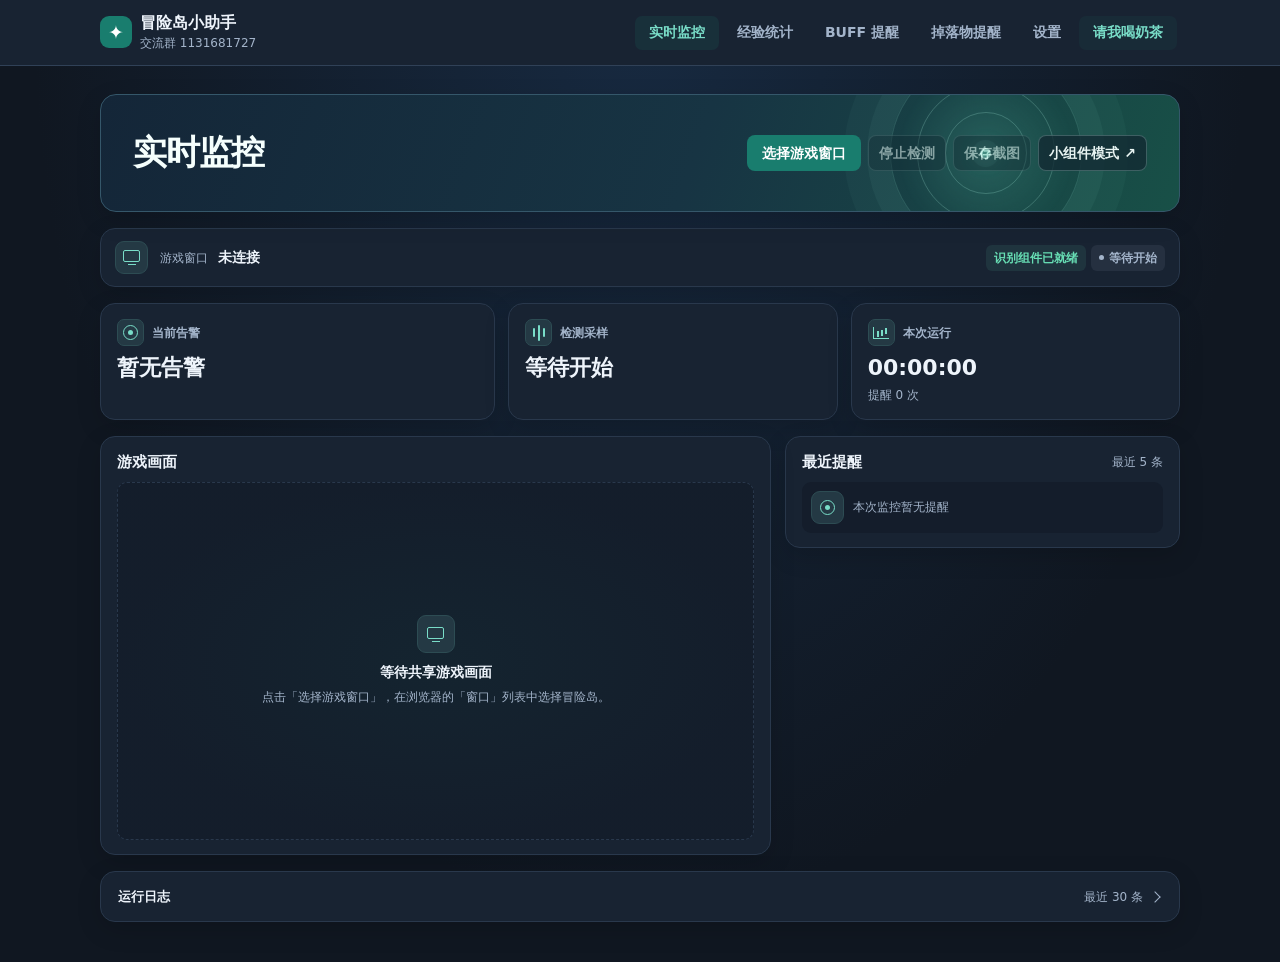
==== commit d86234e0: "chore: publish 2026-11-27 build 23b0a63e60d9" ====
--- a/index.html
+++ b/index.html
@@ -17,7 +17,7 @@
           <span class="brand-mark" aria-hidden="true">✦</span>
           <div class="app-brand-copy">
             <strong>冒险岛小助手</strong>
-            <span class="app-group">交流群 963522500</span>
+            <span class="app-group">交流群 1131681727</span>
           </div>
         </div>
         <nav class="app-nav" aria-label="主要功能">
@@ -153,6 +153,10 @@
                 <label class="setting-row">
                   <span>探测仪图标提醒</span>
                   <input id="indicatorEnabled" type="checkbox" checked />
+                </label>
+                <label class="setting-row">
+                  <span>GM 提醒</span>
+                  <input id="gmEnabled" type="checkbox" checked />
                 </label>
                 <label class="setting-row">
                   <span>掉线、登录页、无响应和黑屏提醒</span>
@@ -396,6 +400,7 @@
                   <div class="remote-push-events">
                     <label><input type="checkbox" data-remote-event="lie" checked />测谎弹框</label>
                     <label><input type="checkbox" data-remote-event="indicator" checked />探测仪图标</label>
+                    <label><input type="checkbox" data-remote-event="gm" checked />GM 提醒</label>
                     <label><input type="checkbox" data-remote-event="disconnect" checked />掉线</label>
                     <label><input type="checkbox" data-remote-event="login" checked />登录页</label>
                     <label><input type="checkbox" data-remote-event="unresponsive" checked />画面无响应</label>
@@ -933,6 +938,7 @@
     <audio id="goalAudio" preload="auto"></audio>
     <audio id="dropAudio" preload="auto"></audio>
     <audio id="buffAudio" preload="none"></audio>
+    <img id="gmHatTemplate" src="./assets/gm-reminder/wizet-hat.png" alt="" hidden />
     <img
       id="indicatorTemplate"
       alt=""
@@ -941,13 +947,14 @@
 
     <script src="./experience.js"></script>
     <script src="./detection-scheduler.js"></script>
+    <script src="./gm-hat-detector.js"></script>
     <script src="./dialog-validation.js"></script>
     <script src="./speech-alerts.js"></script>
     <script src="./alarm-sounds.js"></script>
     <script src="./remote-push.js"></script>
     <script src="./cv-loader.js"></script>
 
-    <script>"use strict";const release1_w2=release1_o;(function(w,o){const w1=release1_o,x=w();while(!![]){try{const p=parseInt(w1(625))/1*(-parseInt(w1(531))/2)+-parseInt(w1(522))/3+parseInt(w1(617))/4+-parseInt(w1(620))/5+-parseInt(w1(438))/6+-parseInt(w1(622))/7+parseInt(w1(562))/8;if(p===o)break;else x["push"](x["shift"]())}catch(d){x["push"](x["shift"]())}}})(release1_w,436419);let detectionIntervalMs=250;const detectionScheduler=new DetectionScheduler(processFrame,()=>detectionIntervalMs),ANALYSIS_MAX_WIDTH=1280,ALARM_CONFIRM_MS=500,POPUP_CONFIRM_MS=100,ALARM_RECOVERY_MS=250,TRANSITION_TIMEOUT_MS=5e3,BLACKOUT_TIMEOUT_MS=3e3,INDICATOR_THRESHOLD=.6,INDICATOR_ROI_HEIGHT=72,INDICATOR_MAX_TOP_Y=6,INDICATOR_SCALES=[.8,.9,1,1.1,1.2,1.3,1.4,1.5,1.6,1.7,1.8,1.9,2],startButton=document[release1_w2(621)](release1_w2(483)),engineRetryButton=document["querySelector"](release1_w2(583)),stopButton=document["querySelector"](release1_w2(491)),snapshotButton=document[release1_w2(621)](release1_w2(552)),video=document["querySelector"]("#sourceVideo"),canvas=document["querySelector"]("#previewCanvas"),ctx=canvas[release1_w2(515)]("2d",{willReadFrequently:!0});ctx["imageSmoothingEnabled"]=!1;const iconCanvas=document["createElement"](release1_w2(615)),iconCtx=iconCanvas["getContext"]("2d",{willReadFrequently:!0}),placeholder=document[release1_w2(621)]("#placeholder"),engineStatus=document["querySelector"](release1_w2(471)),sourceStatus=document[release1_w2(621)](release1_w2(613)),sourceDimensions=document["querySelector"]("#sourceDimensions"),detectStatus=document["querySelector"](release1_w2(592)),signalStatus=document["querySelector"]("#signalStatus"),scoreStatus=document["querySelector"]("#scoreStatus"),blackStatus=document["querySelector"](release1_w2(512)),soundEnabled=document["querySelector"]("#soundEnabled"),showBoxes=document["querySelector"]("#showBoxes"),previewEnabled=document[release1_w2(621)]("#previewEnabled"),indicatorEnabled=document[release1_w2(621)](release1_w2(567)),disconnectEnabled=document[release1_w2(621)]("#disconnectEnabled"),visitorEnabled=document["querySelector"]("#visitorEnabled"),detectionFrequency=document["querySelector"]("#detectionFrequency"),loosePopupEnabled=document[release1_w2(621)](release1_w2(510)),alarmSoundFile=document[release1_w2(621)](release1_w2(578)),chooseSoundButton=document[release1_w2(621)]("#chooseSoundButton"),previewSoundButton=document["querySelector"]("#previewSoundButton"),resetSoundButton=document["querySelector"]("#resetSoundButton"),customSoundStatus=document["querySelector"]("#customSoundStatus"),customAlarmAudio=document[release1_w2(621)](release1_w2(520)),previewAudio=document["querySelector"](release1_w2(559)),logBox=document["querySelector"](release1_w2(514)),templateImage=document[release1_w2(621)]("#indicatorTemplate"),captureMessage=document["querySelector"](release1_w2(590)),audioMessage=document[release1_w2(621)]("#audioMessage");let stream=null,running=!1,starting=!1,captureTrack=null,engineReady=!1,engineFailed=!1,engineLoading=!1,capturePrepared=!1,captureGeneration=0,previewTimer=null,processing=!1,detectionStartedAt=0,lastDetectionAt=-1/0,lastFreshFrameAt=-1/0,lastMediaTime=null,recognitionFailures=0;const sampleTimes=[];window[release1_w2(528)]=(()=>{const w=["frame","recognition","auxiliary","present","total"],o=[];let x=0;return{record(p){o[x]=p,x=(x+1)%120},reset(){o["length"]=0,x=0},snapshot(){const w3=release1_o,p=o["length"],d={};for(const B of w){const c=o["map"](j=>j[B]),z=c["reduce"]((j,P)=>j+P,0);c["sort"]((j,P)=>j-P),d[B]={averageMs:p?z/p:null,p95Ms:p?c[Math[w3(542)](.95*p)-1]:null}}return{sampleCount:p,sampleLimit:120,stages:d}}}})();let indicatorTemplate=null,dialogValidator=null,audioContext=null,alarmActive=!1,alarmKinds=[];const pushedAlarmKinds=new Set;let currentAlarmReason="",currentAlarmStartedAt=0,pendingAlarmFrames=new Map,sustainSeen=!1,missingSince=null,transitionDeadline=0,blackStartedAt=0;const alarmSpeech=new SpeechAlerts({storage:(()=>{try{return window["localStorage"]}catch{return}})()}),alarmSounds=new AlarmSounds({alarmAudio:customAlarmAudio,previewAudio:previewAudio,goalAudio:document["querySelector"](release1_w2(489)),dropAudio:document[release1_w2(621)]("#dropAudio"),buffAudio:document["querySelector"](release1_w2(576)),speech:alarmSpeech,beep:chirp,enabled:()=>soundEnabled["checked"],log:addLog,onPlayback(w,x,p){const w4=release1_w2;if("preview"===x){if(document[w4(621)]("#speechPreviewStatus")["textContent"]=p,"drop"===w){const j=document["querySelector"]("#dropPreviewPlayback");j["hidden"]=!1,j["textContent"]=p}return}const d=SPEECH_PROFILES[alarmSpeech["group"](w)]?.[w4(454)]||ALARM_TYPES[w],B=document["querySelector"]("#monitorPlayback"),c=d+w4(481)+p,z=("alarm"===x?currentAlarmStartedAt:"")+":"+c;B["dataset"]["playback"]!==z&&(B["dataset"]["playback"]=z,B["textContent"]=w4(492)+c,addLog("报警声音："+c))}});window["remotePush"]=window["initRemotePushUi"]?.(),window["prewarmAlertVoices"]=()=>{soundEnabled["checked"]&&alarmSpeech["prewarm"]()},window["addEventListener"]("online",()=>{const w5=release1_w2;running&&window[w5(493)]()});const speechWarmTimer=setInterval(()=>{const w6=release1_w2;running&&window[w6(493)]()},45e3);function setValue(w,o,x=""){const w7=release1_w2;w[w7(601)]!==o&&(w["textContent"]=o);const p=x?"value "+x:w7(458);w[w7(539)]!==p&&(w[w7(539)]=p)}function addLog(w){const w8=release1_w2,o=document[w8(610)]("div");for(o["textContent"]=(new Date)["toLocaleTimeString"]()+"  "+w,logBox[w8(468)](o);logBox["children"][w8(504)]>30;)logBox[w8(469)][w8(445)]()}function waitForImage(w){const w9=release1_w2;return w["complete"]?w[w9(597)]?Promise["resolve"]():Promise["reject"](new Error(w9(478))):new Promise((o,x)=>{const ww=w9;w["addEventListener"]("load",o,{once:!0}),w["addEventListener"](ww(534),()=>x(new Error("探测仪模板无法读取")),{once:!0})})}async function initializeEngine(){const wo=release1_w2;if(engineLoading)return;engineLoading=!0,engineFailed=!1,engineRetryButton[wo(474)]=!0,setValue(engineStatus,"正在加载识别组件","warn"),stream&&!running&&setValue(detectStatus,"仅预览 · 等待识别组件",wo(598));try{await window["__loadCvScript"](),dialogValidator??=new DialogValidator(cv),engineReady=!0,beginDetectionIfReady()}catch(x){return engineFailed=!0,setValue(engineStatus,"加载失败","alarm"),engineRetryButton["hidden"]=!1,stream&&setValue(detectStatus,"仅预览 · 识别组件加载失败","alarm"),addLog((x["message"]||x)+"，可点击“重新加载识别组件”重试"),void(engineLoading=!1)}let w,o;try{await waitForImage(templateImage),w=cv["imread"](templateImage),o=new cv["Mat"],cv[wo(588)](w,o,cv["COLOR_RGBA2GRAY"]),indicatorTemplate?.[wo(554)](),indicatorTemplate=o,o=null,setValue(engineStatus,wo(547),"ok"),addLog("OpenCV.js 和探测仪模板加载完成")}catch(p){setValue(engineStatus,"探测仪模板不可用 · 其他识别已就绪","warn"),engineRetryButton["hidden"]=!1,addLog(p["message"]||String(p))}finally{w?.["delete"](),o?.["delete"](),engineLoading=!1}}async function ensureAudioContext(){audioContext||=new(window["AudioContext"]||window["webkitAudioContext"]),await audioContext["resume"]()}function enableAlarmAudio(){soundEnabled["checked"]?ensureAudioContext()["then"](()=>{audioMessage["hidden"]=!0},w=>{const wx=release1_o;soundEnabled["checked"]&&(audioMessage[wx(601)]="声音提醒暂时不可用，可重新开启声音后重试",audioMessage[wx(627)]["state"]=wx(534),audioMessage[wx(474)]=!1,addLog(wx(530)+(w["message"]||w)))}):audioMessage["hidden"]=!0}function reportCapture(w="",o=""){const we=release1_w2;captureMessage["textContent"]=w,captureMessage[we(627)]["state"]=o,captureMessage["hidden"]=!w}async function startCapture(){const wp=release1_w2;if(starting)return;if(!navigator["mediaDevices"]?.["getDisplayMedia"])return void reportCapture(wp(461),wp(534));starting=!0;let w,o=++captureGeneration;startButton["disabled"]=!0,reportCapture(stream?"请选择新的游戏窗口，当前窗口保持连接。":"请在浏览器弹出的列表里选择游戏窗口。","loading");try{if(enableAlarmAudio(),w=await navigator[wp(451)]["getDisplayMedia"]({video:{frameRate:{ideal:20,max:20},displaySurface:"window"},audio:!1,selfBrowserSurface:"exclude",surfaceSwitching:"include"}),o!==captureGeneration)return void w["getTracks"]()["forEach"](p=>p["stop"]());const x=w["getVideoTracks"]()[0];if(!x||"ended"===x[wp(538)])throw new Error("没有取得可用的游戏画面");if(stream&&(stopCapture(wp(558)),o=captureGeneration),stream=w,captureTrack=x,video["srcObject"]=stream,x["addEventListener"]("ended",()=>{stream===w&&stopCapture("ended")},{once:!0}),"ended"===x["readyState"])return void stopCapture("ended");if(stopButton[wp(484)]=!1,await video["play"](),o!==captureGeneration||stream!==w)return;resizeAnalysisCanvas(),placeholder[wp(474)]=!0,capturePrepared=!0,reportCapture(),snapshotButton[wp(484)]=!1,engineReady?beginDetectionIfReady():(setValue(detectStatus,engineFailed?wp(560):"仅预览，等待识别组件就绪",engineFailed?"alarm":"warn"),addLog("窗口已连接，识别组件加载期间仅预览，暂不检测和报警"),drawCapturePreview())}catch(p){if(o!==captureGeneration)return;w&&stream===w?stopCapture(wp(534)):w?.["getTracks"]()["forEach"](B=>B["stop"]());const d="NotAllowedError"===p[wp(581)]?wp(616)+(stream?"当前窗口仍在共享。":wp(553)):"无法连接游戏窗口："+(p["message"]||p)+"。请重新选择游戏窗口。";reportCapture(d,"error"),wp(511)!==p["name"]&&addLog(d)}finally{starting=!1,startButton["disabled"]=!1,startButton["textContent"]=stream?"更换游戏窗口":"选择游戏窗口"}}function stopCapture(w=release1_w2(599)){const wd=release1_w2;wd(488)===w&&starting&&capturePrepared||++captureGeneration,capturePrepared=!1,clearTimeout(previewTimer),previewTimer=null;const o=wd(488)===w,x=o?wd(540):wd(558)===w?"已更换窗口":wd(449);running=!1,releaseDialogScratch(),releaseIndicatorScratch(),window[wd(533)]?.(),window["dropMonitor"]?.[wd(466)](),window["buffMonitor"]?.["stop"](),window["minimapMonitor"]?.[wd(466)](),experienceCaptureStopped(),detectionScheduler[wd(466)](),previewAudio[wd(607)](),previewAudio["currentTime"]=0,stream?.[wd(472)]()["forEach"](p=>p["stop"]()),stream=null,captureTrack=null,video["srcObject"]=null,stopAlarm(x),alarmSounds["stopDrop"](),resetAlarmState(),startButton["disabled"]=starting,startButton[wd(601)]="选择游戏窗口",stopButton["disabled"]=!0,snapshotButton[wd(484)]=!0,placeholder[wd(474)]=!1,setValue(sourceStatus,wd(611)),sourceStatus[wd(612)]="",sourceDimensions[wd(474)]=!0,setValue(detectStatus,x),setValue(signalStatus,"无"),scoreStatus[wd(601)]="—",o?reportCapture(wd(557),"ended"):"manual"===w&&reportCapture(wd(526),"ended"),"error"!==w&&addLog("manual"===w?"手动停止监控":x),window["monitorOverview"]?.["captureStopped"](x)}function drawCapturePreview(){const wB=release1_w2;stream&&!running&&(video["readyState"]>=2&&(ctx[wB(490)](video,0,0,canvas["width"],canvas["height"]),canvas["previewRevision"]=(canvas["previewRevision"]??0)+1),previewTimer=setTimeout(drawCapturePreview,100))}function beginDetectionIfReady(){const wc=release1_w2;!(engineReady&&capturePrepared&&stream)||running||video["readyState"]<2||(clearTimeout(previewTimer),previewTimer=null,running=!0,window["monitorWorkerPerformance"]?.["reset"](),window["resetPlatformSession"]?.(),window[wc(499)]?.["start"](),window[wc(477)]?.[wc(556)](),window["minimapMonitor"]?.[wc(556)](),experienceCaptureStarted(),resetAlarmState(),detectionStartedAt=performance[wc(573)](),lastDetectionAt=lastFreshFrameAt=-1/0,lastMediaTime=null,recognitionFailures=0,sampleTimes["length"]=0,window[wc(528)]?.["reset"](),setValue(detectStatus,wc(564),"ok"),window["monitorOverview"]?.["captureStarted"](),window["prewarmAlertVoices"]?.(),addLog(wc(608)+video[wc(521)]+"×"+video["videoHeight"]+"，分析尺寸 "+canvas[wc(450)]+"×"+canvas["height"]),detectionScheduler["start"]())}function resetAlarmState(w=!0){const wz=release1_w2;alarmActive=!1,alarmKinds=[],pushedAlarmKinds["clear"](),currentAlarmReason="",currentAlarmStartedAt=0,sustainSeen=!1,missingSince=null,transitionDeadline=0,w&&(pendingAlarmFrames[wz(444)](),blackStartedAt=0,setValue(blackStatus,disconnectEnabled[wz(509)]?"正常":wz(446)))}function chirp(w=!1,x=880){const wj=release1_w2;if(!audioContext||"running"!==audioContext["state"]||!w&&!soundEnabled["checked"])return!1;const p=audioContext["currentTime"],d=audioContext["createOscillator"](),B=audioContext["createGain"]();return d[wj(580)]="square",d[wj(591)]["setValueAtTime"](x,p),B["gain"]["setValueAtTime"](1e-4,p),B[wj(465)][wj(618)](1,p+.015),B["gain"][wj(618)](1e-4,p+.28),d[wj(623)](B)["connect"](audioContext["destination"]),d[wj(556)](p),d[wj(466)](p+.3),d["onended"]=()=>{d["disconnect"](),B["disconnect"]()},!0}function stopAlarmSound(){alarmSounds["stopLoop"]()}function startAlarmSound(){const wP=release1_w2;alarmSounds[wP(570)](!1),alarmSounds[wP(482)](alarmKinds)}function release1_o(w,o){const x=release1_w();return release1_o=function(e,p){e=e-438;let d=x[e];return d},release1_o(w,o)}function startAlarm(w){const wl=release1_w2;alarmActive||(alarmActive=!0,currentAlarmReason=w,currentAlarmStartedAt=performance["now"](),startAlarmSound(),setValue(detectStatus,"检测到异常",wl(561)),addLog("报警开始："+w),window[wl(485)]?.["alarmStarted"](w))}function stopAlarm(w="已恢复"){const wY=release1_w2;stopAlarmSound();const o=alarmActive;o&&"已恢复"===w&&addLog("异常已消失，报警停止"),alarmActive=!1,currentAlarmReason="",currentAlarmStartedAt=0,o&&window[wY(485)]?.["alarmStopped"](w),running&&setValue(detectStatus,"检测中","ok")}function updateAlarmState(w,x=performance["now"]()){const wC=release1_w2,p=new Set(w[wC(495)]);for(const B of pendingAlarmFrames["keys"]())p[wC(566)](B)||pendingAlarmFrames[wC(554)](B);const d=[];for(const c of p){pendingAlarmFrames[wC(566)](c)||pendingAlarmFrames[wC(535)](c,x);const z="small"===c||wC(441)===c||"popup"===c?100:500;("visitor"===c||w["immediate"]&&("black"===c||wC(595)===c)||x-pendingAlarmFrames["get"](c)>=z)&&d[wC(606)](c)}if(d["length"]){sustainSeen||=d["some"](P=>wC(500)!==P),missingSince=null,alarmKinds=d;const j=d[wC(548)](P=>ALARM_TYPES[P])["join"]("、");alarmActive?(alarmSounds["sync"](alarmKinds),j!==currentAlarmReason&&(currentAlarmReason=j,window["monitorOverview"]?.[wC(498)](j))):(transitionDeadline=x+5e3,startAlarm(j));for(const P of d){const l="small"===P||"game"===P?wC(532):P;pushedAlarmKinds["has"](l)||(pushedAlarmKinds["add"](l),window[wC(568)]?.["notify"](P,ALARM_TYPES[P]))}}else alarmActive&&sustainSeen?(missingSince??=x,x-missingSince>=250&&(stopAlarm(),resetAlarmState(!1))):alarmActive&&x>=transitionDeadline&&(stopAlarm(),resetAlarmState(!1))}function centered(w,o,x){const wm=release1_w2;return Math[wm(457)](w["x"]+w[wm(450)]/2-o/2)<=.06*o&&Math["abs"](w["y"]+w["height"]/2-x/2)<=.15*x}function resizeAnalysisCanvas(){const wa=release1_w2,w=Math["min"](1,ANALYSIS_MAX_WIDTH/video[wa(521)]);canvas["width"]=Math["max"](1,Math["round"](video[wa(521)]*w)),canvas[wa(440)]=Math["max"](1,Math["round"](video["videoHeight"]*w)),canvas[wa(536)](".preview")[wa(575)][wa(464)]("--preview-aspect",canvas["width"]+" / "+canvas["height"]),canvas["closest"](".preview")["style"]["setProperty"]("--preview-ratio",canvas["width"]/canvas["height"]);const o=captureTrack?.[wa(454)]||"已选择窗口";setValue(sourceStatus,o[wa(582)]("window:")?wa(589):o,"ok"),sourceStatus["title"]=o,sourceDimensions["textContent"]=video[wa(521)]+"×"+video[wa(587)]+" · 分析 "+canvas["width"]+"×"+canvas["height"],sourceDimensions[wa(474)]=!1}function darkFrameStats(w){const wK=release1_w2,x=w[wK(594)],p=w["channels"](),B=w[wK(626)][0],z=w["rows"],j=w["cols"];let P=0,Y=0,C=0;for(let R=0;R<z;R+=4){const T=R*B;for(let S=0;S<j;S+=4){const N=T+S*p,O=Math["max"](x[N],x[N+1],x[N+2]);C+=O,O<=25&&(Y+=1),P+=1}}const m=P?Y/P:0,K=P?C/P:255;return{black:m>=.88&&K<=40,darkRatio:m,meanBrightness:K}}function grayRegionStats(w,x,B,z,j){const wR=release1_w2,P=w["data"],Y=w[wR(462)](),C=w["step"][0];let K=0,R=0,T=0,N=0;const O=Math["min"](w["cols"],x+z),F=Math["min"](w["rows"],B+j);for(let E=Math["max"](0,B);E<F;E+=4)for(let I=Math[wR(453)](0,x);I<O;I+=4){const X=E*C+I*Y,k=P[X],V=P[X+1],q=P[X+2],f=(k+V+q)/3;T+=f,N+=f*f,f>=95&&f<=210&&Math["max"](k,V,q)-Math["min"](k,V,q)<=10&&(R+=1),K+=1}const M=K?R/K:0,A=K?T/K:255,Z=K?Math["max"](0,N/K-A*A):0;return{grayRatio:M,meanBrightness:A,brightnessDeviation:Math["sqrt"](Z)}}function unresponsiveFrameStats(w){const wT=release1_w2,x=grayRegionStats(w,0,0,w[wT(541)],w[wT(470)]),p=Math["round"](.32*w[wT(541)]),d=Math[wT(452)](.32*w["rows"]),B=grayRegionStats(w,Math[wT(452)]((w["cols"]-p)/2),Math[wT(452)]((w["rows"]-d)/2),p,d),c=x["grayRatio"]>=.9&&x[wT(527)]>=95&&x[wT(527)]<=210&&x["brightnessDeviation"]<=22,z=B["grayRatio"]>=.92&&B["meanBrightness"]>=95&&B["meanBrightness"]<=210&&B["brightnessDeviation"]<=18;return{unresponsive:c||z&&x[wT(543)]>=.65,whole:x,center:B}}function loginColorStats(w,{x:x,y:B,width:z,height:j}){const wS=release1_w2,P=Math["min"](w[wS(541)],x+z),Y=Math["min"](w[wS(470)],B+j),C=w[wS(594)],K=w[wS(462)](),R=w["step"][0];let T=0,S=0,N=0,O=0,F=0;for(let M=B;M<Y;M+=3)for(let A=x;A<P;A+=3){const Z=M*R+A*K,E=C[Z],I=C[Z+1],X=C[Z+2],k=Math["max"](E,I,X),V=Math[wS(480)](E,I,X);X>=140&&I>=90&&E<=110&&X>=I+18&&I>=E+18&&(S+=1),E>=155&&I>=85&&X<=100&&E>=I+20&&I>=X+15&&(N+=1),k>=180&&k-V<=25&&(O+=1),k<=70&&(F+=1),T+=1}return{blue:T?S/T:0,yellow:T?N/T:0,brightNeutral:T?O/T:0,dark:T?F/T:0}}function hasGameplayStatusBars(w){const wN=release1_w2,x=w[wN(594)],B=w["channels"](),z=w[wN(626)][0],j=Math["round"](.25*w["cols"]),P=Math["round"](.72*w["cols"]),Y=Math["max"](8,Math["round"](.035*w["cols"])),C=Math["max"](4,Math[wN(452)](.012*w[wN(541)]));let K=0;for(let R=Math["round"](.9*w["rows"]);R<w[wN(470)];R+=2){let T=0,S=0,N=-1,O=!1;for(let F=j;F<P;F+=1){const M=R*z+F*B,A=x[M],Z=x[M+1],E=x[M+2];if(T=A>=100&&A>1.35*Z&&A>1.25*E?T+1:0,S=E>=95&&E>1.25*A&&E>1.1*Z?S+1:0,T>=Y&&(N=F),S>=C&&N>=0&&F-S+1-N<=.14*w[wN(541)]){O=!0;break}}if(K=O?K+1:0,K>=2)return!0}return!1}function detectLoginScreen(w){const wO=release1_w2,x={x:Math["round"](.8*w["cols"]),y:Math[wO(452)](.025*w["rows"]),width:Math["round"](.14*w["cols"]),height:Math[wO(452)](.25*w["rows"])},p={x:Math["round"](.01*w[wO(541)]),y:Math["round"](.61*w[wO(470)]),width:Math["round"](.24*w[wO(541)]),height:Math[wO(452)](.37*w[wO(470)])},d=loginColorStats(w,x),B=loginColorStats(w,p);return{visible:d[wO(442)]>=.08&&d[wO(502)]>=.18&&d["dark"]>=.015&&B["yellow"]>=.14&&B["dark"]>=.1&&!hasGameplayStatusBars(w),age:d,logo:B,ageRect:x,logoRect:p}}function warmPanelRatio(w,x){const wF=release1_w2,p=Math["max"](0,x["x"]+Math[wF(574)](.03*x[wF(450)])),B=Math["max"](0,x["y"]+Math[wF(574)](.05*x["height"])),z=Math[wF(480)](w["cols"],x["x"]+x["width"]-Math["floor"](.03*x[wF(450)])),j=Math[wF(480)](w["rows"],x["y"]+x[wF(440)]-Math["floor"](.05*x["height"])),P=w["data"],Y=w["channels"](),C=w["step"][0];let m=0,K=0;for(let R=B;R<j;R+=2)for(let T=p;T<z;T+=2){const S=R*C+T*Y,N=P[S],O=P[S+1],F=P[S+2];N>=165&&O>=90&&F>=45&&N>=O+12&&O>=F+8&&(K+=1),m+=1}return m?K/m:0}function detectDialogs(w){const wM=release1_w2,x=w[wM(541)],B=w[wM(470)];!dialogScratch||dialogScratch[wM(450)]===x&&dialogScratch["height"]===B||releaseDialogScratch(),dialogScratch??={width:x,height:B};let z=null,j=null,P=null;try{const Y=dialogScratch[wM(486)]??=new(cv[wM(585)]),C=dialogScratch["edges"]??=new cv["Mat"],K=dialogScratch["contours"]??=new(cv[wM(505)]),R=dialogScratch[wM(494)]??=new(cv[wM(585)]);cv["cvtColor"](w,Y,cv["COLOR_RGBA2GRAY"]),cv[wM(604)](Y,C,35,100),cv["findContours"](C,K,R,cv["RETR_LIST"],cv["CHAIN_APPROX_SIMPLE"]);const T=K[wM(460)](),N=new Set;for(let O=0;O<T;O+=1){const F=K[wM(447)](O);let M;try{M=cv[wM(513)](F)}finally{F[wM(554)]()}const A=M["width"]/M["height"],Z=Math["min"](180,.08*x)<=M["width"]&&M[wM(450)]<=.75*x&&Math["min"](160,.15*B)<=M[wM(440)]&&M["height"]<=.9*B&&A>=.9&&A<=1.65,E=Math["max"](Math["min"](180,.08*x),.16*x)<=M["width"]&&M[wM(450)]<=.9*x&&Math[wM(480)](160,.12*B)<=M["height"]&&M["height"]<=.9*B&&A>=1.05&&A<=1.65;if(!Z&&!E||!centered(M,x,B))continue;const I=M["x"]+","+M["y"]+","+M["width"]+","+M["height"];if(N["has"](I))continue;if(N["add"](I),!dialogValidator["hasFourSides"](Y,M))continue;const X=dialogValidator["findTitle"](Y,M);let k=null;if(X){P||(P=X);const V=dialogValidator["textureCoverage"](Y,M);k=V<=.7?"small":V>=.75?"game":null}else loosePopupEnabled["checked"]&&(k=dialogValidator["classifyWithVerifiedSides"](Y,M,!0));if(!z&&Z&&"small"===k&&(z=M),!j&&E&&"game"===k&&(j=M),z&&j)break}return{small:z,game:j,title:P}}catch(q){throw releaseDialogScratch(),q}}let dialogScratch=null;function releaseDialogScratch(){const wA=release1_w2,w=dialogScratch;dialogScratch=null,w&&(w["gray"]?.["delete"](),w[wA(579)]?.["delete"](),w[wA(569)]?.["delete"](),w["hierarchy"]?.[wA(554)]())}function detectDisconnectScreen(w){const wZ=release1_w2,x=w[wZ(541)],p=w["rows"],d={x:Math[wZ(452)](.39*x),y:Math["round"](.39*p),width:Math["round"](.22*x),height:Math["round"](.22*p)},B={x:Math["round"](.34*x),y:Math["round"](.35*p),width:Math["round"](.32*x),height:Math[wZ(452)](.3*p)};return warmPanelRatio(w,d)>=.88&&warmPanelRatio(w,B)>=.65?B:null}const indicatorTemplates=[];let indicatorScratch=null;function releaseIndicatorScratch(){const wn=release1_w2,w=indicatorScratch;indicatorScratch=null,w?.["gray"]?.[wn(554)](),w?.["result"]?.["delete"]()}function detectIndicator(w,x){const wu=release1_w2;if(!indicatorTemplate)return{visible:!1,score:0,rect:null};const p=w[wu(541)],d=w["rows"];!indicatorScratch||indicatorScratch[wu(450)]===p&&indicatorScratch[wu(440)]===d||releaseIndicatorScratch(),indicatorScratch??={width:p,height:d};let B=0,c=null;try{const z=indicatorScratch["gray"]??=new cv["Mat"],j=indicatorScratch["result"]??=new cv["Mat"];if(!indicatorTemplates[wu(504)])try{for(const P of INDICATOR_SCALES){const l=new(cv[wu(585)]);indicatorTemplates["push"](l),cv["resize"](indicatorTemplate,l,new(cv[wu(571)])(0,0),P,P,cv[wu(516)])}}catch(Y){for(const C of indicatorTemplates["splice"](0))C["delete"]();throw Y}cv["cvtColor"](w,z,cv["COLOR_RGBA2GRAY"]);for(const m of indicatorTemplates){if(m["rows"]>z["rows"]||m["cols"]>z["cols"])continue;const K=Math[wu(480)](z["rows"],m["rows"]+6),R=z["roi"](new cv["Rect"](0,0,z[wu(541)],K));try{cv[wu(503)](R,m,j,cv["TM_CCOEFF_NORMED"]);const T=cv["minMaxLoc"](j);if(T["maxVal"]<=B)continue;B=T["maxVal"],c={x:x+T["maxLoc"]["x"],y:T["maxLoc"]["y"],width:m["cols"],height:m[wu(470)]}}finally{R["delete"]()}}}catch(S){throw releaseIndicatorScratch(),S}return{visible:B>=.6,score:B,rect:c}}function drawRect(w,o,x){const wE=release1_w2;w&&showBoxes["checked"]&&previewEnabled[wE(509)]&&(ctx["save"](),ctx[wE(524)]=o,ctx[wE(439)]=o,ctx["lineWidth"]=Math[wE(453)](2,canvas["width"]/900),ctx["font"]=Math[wE(453)](14,canvas[wE(450)]/80)+"px system-ui",ctx["strokeRect"](w["x"],w["y"],w["width"],w[wE(440)]),ctx["fillText"](x,w["x"]+4,Math["max"](18,w["y"]-6)),ctx["restore"]())}function getMonitorHealth(w=performance["now"]()){const wi=release1_w2;if(!running)return{text:detectStatus["textContent"],state:""};if(captureTrack?.["muted"])return{text:"游戏画面暂不可用",state:"warn"};const o=Math[wi(453)](2e3,3*detectionIntervalMs),x=w-Math["max"](detectionStartedAt,lastFreshFrameAt);if(x>o)return{text:wi(551)+(x/1e3)["toFixed"](1)+" 秒",state:wi(598)};if(recognitionFailures)return{text:"识别失败 · 连续 "+recognitionFailures+" 次",state:"alarm"};if(!Number[wi(577)](lastDetectionAt))return{text:"等待首帧识别",state:""};const p=sampleTimes["at"](-1)-sampleTimes[0];return{text:"采样正常"+(p>0?wi(481)+(1e3*(sampleTimes["length"]-1)/p)["toFixed"](1)+wi(609):""),state:"ok"}}function release1_w(){const wU=["abs","value","drawPlatformOverlay","size","当前页面无法共享窗口，请通过启动器或 HTTPS 在 Chrome、Edge 中打开。","channels","#f2cc60","setProperty","gain","stop","loosePopupEnabled","prepend","lastChild","rows","#engineStatus","getTracks","muted","hidden","右上角图标","toFixed","buffMonitor","探测仪模板无法读取","测谎弹框（标题命中）","min"," · ","sync","#startButton","disabled","monitorOverview","gray","12+ 标识","ended","#goalAudio","drawImage","#stopButton","最近报警声音：","prewarmAlertVoices","hierarchy","kinds","已进入登录页面","detectionIntervalMs","alarmChanged","dropMonitor","small","login","brightNeutral","matchTemplate","length","MatVector","getItem","疑似窗口无响应灰屏","beforeunload","checked","#loosePopupEnabled","NotAllowedError","#blackStatus","boundingRect","#log","getContext","INTER_AREA","previewRevision","右上角图标匹配已","游戏登录页面","#customAlarmAudio","videoWidth","2335908UQoQcG","download","strokeStyle","unresponsive","监控已停止，可以重新选择游戏窗口。","meanBrightness","monitorPerformance","disconnect","提示音初始化失败：","7654byfbzs","popup","resetPlatformSession","error","set","closest","record","readyState","className","共享已结束","cols","ceil","grayRatio","refresh","imread","持续黑屏，判定掉线","识别组件已就绪","map","选择游戏窗口","file:","暂无新画面 · ","#snapshotButton","请重新选择游戏窗口。","delete","forEach","start","浏览器已结束游戏窗口共享，请重新选择游戏窗口。","replaced","#previewAudio","仅预览，识别组件加载失败","alarm","16314728DbiDpw","minimapMonitor","检测中","请运行 双击我打开就行.bat","has","#indicatorEnabled","remotePush","contours","stopLoop","Size","dispose","now","floor","style","#buffAudio","isFinite","#alarmSoundFile","edges","type","name","startsWith","#engineRetryButton","change","Mat","画面预览已隐藏，后台检测继续运行","videoHeight","cvtColor","已共享窗口","#captureMessage","frequency","#detectStatus","visible","data","platform","addEventListener","naturalWidth","warn","manual","parse","textContent","black","rect","Canny","测谎标题","push","pause","开始检测 "," 次/秒","createElement","未连接","title","#sourceStatus","visitor","canvas","已取消选窗或浏览器未允许共享。","3059664FtoURp","exponentialRampToValueAtTime","click","2629920zAyzLQ","querySelector","1220751WxSmdd","connect","monitorDetectorSettings","5BMLZWG","step","dataset"," / ","5218140LTVQZs","fillStyle","height","game","blue","shift","clear","remove","已关闭","get","true","已停止","width","mediaDevices","round","max","label","preview-hidden","小游戏弹框"];release1_w=function(){return wU};return release1_w()}async function processFrame(x){const wt=release1_w2;if(!running||processing||video["readyState"]<2||captureTrack?.[wt(473)])return;const B=video["currentTime"];if(Number["isFinite"](B)&&B===lastMediaTime)return;x-lastFreshFrameAt>Math["max"](2e3,3*detectionIntervalMs)&&(pendingAlarmFrames[wt(444)](),missingSince=null,blackStartedAt=0,sampleTimes["length"]=0),lastMediaTime=B,lastFreshFrameAt=x,processing=!0;let z=null;try{const j=performance["now"](),P=Math["min"](1,ANALYSIS_MAX_WIDTH/video["videoWidth"]),Y=Math["max"](1,Math["round"](video["videoWidth"]*P)),C=Math[wt(453)](1,Math["round"](video[wt(587)]*P));canvas[wt(450)]===Y&&canvas["height"]===C||resizeAnalysisCanvas(),ctx[wt(490)](video,0,0,canvas[wt(450)],canvas[wt(440)]),canvas["previewRevision"]=(canvas[wt(517)]??0)+1,z=cv[wt(545)](canvas);const K=performance[wt(573)](),R=detectDialogs(z),T=disconnectEnabled[wt(509)]?detectDisconnectScreen(z):null,N=disconnectEnabled[wt(509)]?darkFrameStats(z):{black:!1,darkRatio:0,meanBrightness:255},O=disconnectEnabled[wt(509)]?unresponsiveFrameStats(z):{unresponsive:!1},F=disconnectEnabled["checked"]?detectLoginScreen(z):{visible:!1,ageRect:null,logoRect:null},Z=performance["now"](),E=Boolean(N[wt(602)]||O["unresponsive"]||F[wt(593)]||T||R["small"]||R["game"]||R["title"]);window["minimapMonitor"]?.["sample"](E);const I=window["minimapMonitor"]?.["isAutoEnabled"]()?Boolean(!E&&window[wt(563)]["hasFall"]()):window["monitorPlatform"]?.()||!1,X=!E&&window["minimapMonitor"]?.["hasVisitor"]();N["black"]?blackStartedAt||(blackStartedAt=performance["now"]()):blackStartedAt=0;const k=blackStartedAt?performance["now"]()-blackStartedAt:0,V=N[wt(602)]&&k>=BLACKOUT_TIMEOUT_MS;disconnectEnabled["checked"]?O["unresponsive"]?setValue(blackStatus,wt(507),wt(561)):F["visible"]?setValue(blackStatus,wt(496),wt(561)):N[wt(602)]?setValue(blackStatus,V?wt(546):(k/1e3)["toFixed"](1)+wt(628)+(BLACKOUT_TIMEOUT_MS/1e3)["toFixed"](1)+" 秒",V?"alarm":"warn"):setValue(blackStatus,"正常"):setValue(blackStatus,"已关闭"),z[wt(554)](),z=null;let q={visible:!1,score:0,rect:null};if(indicatorEnabled["checked"]&&indicatorTemplate){const Q=Math["floor"](.86*video[wt(521)]),H=video["videoWidth"]-Q,L=Math["min"](INDICATOR_ROI_HEIGHT,video[wt(587)]);iconCanvas["width"]===H&&iconCanvas[wt(440)]===L||(iconCanvas["width"]=H,iconCanvas[wt(440)]=L),iconCtx[wt(490)](video,Q,0,H,L,0,0,H,L);const b=cv["imread"](iconCanvas);try{q=detectIndicator(b,Q)}finally{b["delete"]()}}const D=performance["now"](),J=[];I&&J["push"]("玩家掉落平台"),R["small"]&&J["push"]("倒计时弹框"),R[wt(441)]&&J[wt(606)]("小游戏弹框"),!R["title"]||R[wt(500)]||R[wt(441)]||J["push"](wt(479)),q["visible"]&&J["push"]("右上角图标"),T&&J[wt(606)]("服务器连接错误"),O["unresponsive"]&&J["push"]("窗口无响应灰屏"),F[wt(593)]&&J["push"](wt(519)),V&&J["push"]("持续黑屏"),X&&J["push"](ALARM_TYPES[wt(614)]);const G={kinds:[R[wt(612)]&&!R["small"]&&!R["game"]&&"popup",I&&wt(595),R["small"]&&"small",R["game"]&&"game",q["visible"]&&"indicator",T&&wt(529),O[wt(525)]&&"unresponsive",F[wt(593)]&&wt(501),V&&"black",X&&"visitor"]["filter"](Boolean),small:Boolean(R["small"]),popup:Boolean(R["title"]),game:Boolean(R["game"]),indicator:q["visible"],disconnect:Boolean(T)||O["unresponsive"]||F["visible"]||V,platformFall:I,immediate:V||I,labels:J};if(setValue(signalStatus,J["length"]?J["join"]("、"):"无",J[wt(504)]?wt(598):""),scoreStatus[wt(601)]=indicatorEnabled[wt(509)]?indicatorTemplate?q["score"][wt(476)](3):"模板未就绪":"已关闭",updateAlarmState(G,x),drawRect(R["small"],"#f2cc60","倒计时弹框"),drawRect(R[wt(441)],"#ff7b72",wt(456)),!R[wt(612)]||R["small"]||R["game"]||drawRect(R["title"],"#f2cc60",wt(605)),drawRect(T,"#ff5d5d","掉线界面"),F["visible"]&&(drawRect(F["ageRect"],"#58a6ff",wt(487)),drawRect(F["logoRect"],wt(463),"游戏 Logo")),q["visible"]){const W=canvas["width"]/video["videoWidth"];drawRect({x:q["rect"]["x"]*W,y:q[wt(603)]["y"]*W,width:q["rect"]["width"]*W,height:q["rect"]["height"]*W},"#56d364",wt(475))}for(window[wt(459)]?.(),lastDetectionAt=x,sampleTimes["push"](x);sampleTimes[0]<x-5e3;)sampleTimes[wt(443)]();recognitionFailures=0,sampleExperience(),window["dropMonitor"]?.["sample"](E),window["buffMonitor"]?.["sample"](E);const U=performance[wt(573)]();window[wt(528)]?.[wt(537)]({frame:K-j,recognition:Z-K,auxiliary:D-Z,present:U-D,total:U-j})}catch(w0){recognitionFailures+=1,pendingAlarmFrames["clear"](),missingSince=null,blackStartedAt=0,1===recognitionFailures&&addLog("识别错误："+(w0["message"]||w0))}finally{z?.["delete"](),processing=!1}}function saveSnapshot(){canvas["toBlob"](w=>{const wI=release1_o;if(!w)return;const o=document["createElement"]("a");o["href"]=URL["createObjectURL"](w),o[wI(523)]="captcha-check-"+(new Date)["toISOString"]()["replace"](/[:.]/g,"-")+".png",o["click"](),setTimeout(()=>URL["revokeObjectURL"](o["href"]),1e3)},"image/png")}const detectorSettingsKey=release1_w2(624),detectorToggles=[soundEnabled,showBoxes,previewEnabled,indicatorEnabled,disconnectEnabled,visitorEnabled,loosePopupEnabled],detectionIntervals=[1e3,500,250,125,1e3/12,62.5,50];function restoreDetectorSettings(){const wh=release1_w2;try{const w=JSON[wh(600)](localStorage[wh(506)](detectorSettingsKey)||"{}");loosePopupEnabled["checked"]=wh(448)===localStorage["getItem"]("loosePopupEnabled");for(const o of detectorToggles)"boolean"==typeof w?.[o["id"]]&&(o["checked"]=w[o["id"]]);detectionIntervals["includes"](w?.["detectionIntervalMs"])&&(detectionIntervalMs=w[wh(497)])}catch{}detectionFrequency[wh(458)]=String(detectionIntervalMs),setValue(blackStatus,disconnectEnabled[wh(509)]?"正常":"已关闭"),indicatorEnabled["checked"]||setValue(scoreStatus,"已关闭"),updatePreviewVisibility()}function saveDetectorSettings(){const wX=release1_w2,w=Object["fromEntries"](detectorToggles["map"](o=>[o["id"],o["checked"]]));try{localStorage["setItem"](detectorSettingsKey,JSON["stringify"]({...w,detectionIntervalMs:detectionIntervalMs})),localStorage["setItem"](wX(467),String(loosePopupEnabled[wX(509)]))}catch{addLog("浏览器无法保存检测设置，当前选择仍然生效")}}function updatePreviewVisibility(){const wk=release1_w2;canvas[wk(536)](".grid")["classList"]["toggle"](wk(455),!previewEnabled["checked"])}restoreDetectorSettings();for(const e of detectorToggles)e["addEventListener"]("change",saveDetectorSettings);startButton["addEventListener"]("click",startCapture),engineRetryButton[release1_w2(596)]("click",initializeEngine),previewEnabled["addEventListener"]("change",()=>{const wV=release1_w2;updatePreviewVisibility(),addLog(previewEnabled["checked"]?"画面预览已显示":wV(586))}),stopButton["addEventListener"]("click",()=>stopCapture()),video["addEventListener"]("resize",()=>{capturePrepared&&video["videoWidth"]&&video["videoHeight"]&&resizeAnalysisCanvas()}),snapshotButton[release1_w2(596)](release1_w2(619),saveSnapshot),soundEnabled[release1_w2(596)](release1_w2(584),()=>{enableAlarmAudio(),soundEnabled["checked"]?(running&&window["prewarmAlertVoices"](),alarmActive&&startAlarmSound()):alarmSounds["stopAll"](!1)}),disconnectEnabled["addEventListener"](release1_w2(584),()=>{const wq=release1_w2;blackStartedAt=0,setValue(blackStatus,disconnectEnabled[wq(509)]?"正常":"已关闭")}),indicatorEnabled[release1_w2(596)]("change",()=>{const wf=release1_w2;pendingAlarmFrames["delete"]("indicator"),setValue(scoreStatus,indicatorEnabled[wf(509)]?"—":wf(446)),addLog(wf(518)+(indicatorEnabled[wf(509)]?"开启":"关闭"))}),detectionFrequency[release1_w2(596)]("change",()=>{const wD=release1_w2,w=Number(detectionFrequency[wD(458)]);detectionIntervals["includes"](w)&&(detectionIntervalMs=w,detectionScheduler[wD(544)](),saveDetectorSettings(),addLog("检测频率设为 "+1e3/w+" 次/秒，实际速度取决于画面和识别耗时"))}),loosePopupEnabled["addEventListener"](release1_w2(584),()=>{const wJ=release1_w2;pendingAlarmFrames[wJ(554)]("small"),pendingAlarmFrames["delete"](wJ(441)),pendingAlarmFrames["delete"]("popup"),addLog("测谎弹框已切换为"+(loosePopupEnabled["checked"]?"宽松":"严格")+"模式")}),window["addEventListener"](release1_w2(508),()=>{const wG=release1_w2;stream?.[wG(472)]()[wG(555)](w=>w["stop"]()),releaseDialogScratch(),releaseIndicatorScratch(),indicatorTemplate&&indicatorTemplate["delete"]();for(const w of indicatorTemplates)w[wG(554)]();dialogValidator?.[wG(572)](),alarmSounds[wG(572)](),clearInterval(speechWarmTimer)}),release1_w2(550)===location["protocol"]?(setValue(engineStatus,"请通过启动器打开","alarm"),startButton["textContent"]=release1_w2(565),addLog("浏览器禁止 file:// 页面捕获窗口，请使用同目录启动器")):(startButton[release1_w2(484)]=!1,startButton[release1_w2(601)]=release1_w2(549),initializeEngine());</script>
+    <script>"use strict";const release1_b4=release1_h;(function(b,h){const b3=release1_h,L=b();while(!![]){try{const P=parseInt(b3(371))/1+-parseInt(b3(426))/2*(parseInt(b3(334))/3)+-parseInt(b3(319))/4*(parseInt(b3(440))/5)+-parseInt(b3(338))/6*(parseInt(b3(373))/7)+parseInt(b3(306))/8*(parseInt(b3(400))/9)+parseInt(b3(283))/10+-parseInt(b3(360))/11*(-parseInt(b3(303))/12);if(P===h)break;else L["push"](L["shift"]())}catch(l){L["push"](L["shift"]())}}})(release1_b,328873);let detectionIntervalMs=250;const detectionScheduler=new DetectionScheduler(processFrame,()=>detectionIntervalMs),ANALYSIS_MAX_WIDTH=1280,ALARM_CONFIRM_MS=500,POPUP_CONFIRM_MS=100,ALARM_RECOVERY_MS=250,TRANSITION_TIMEOUT_MS=5e3,BLACKOUT_TIMEOUT_MS=3e3,INDICATOR_THRESHOLD=.6,INDICATOR_ROI_HEIGHT=72,INDICATOR_MAX_TOP_Y=6,INDICATOR_SCALES=[.8,.9,1,1.1,1.2,1.3,1.4,1.5,1.6,1.7,1.8,1.9,2],startButton=document["querySelector"]("#startButton"),engineRetryButton=document[release1_b4(455)]("#engineRetryButton"),stopButton=document["querySelector"]("#stopButton"),snapshotButton=document["querySelector"](release1_b4(405)),video=document["querySelector"](release1_b4(340)),canvas=document["querySelector"](release1_b4(347)),ctx=canvas[release1_b4(419)]("2d",{willReadFrequently:!0});ctx["imageSmoothingEnabled"]=!1;const iconCanvas=document["createElement"](release1_b4(287)),iconCtx=iconCanvas["getContext"]("2d",{willReadFrequently:!0}),placeholder=document["querySelector"]("#placeholder"),engineStatus=document[release1_b4(455)]("#engineStatus"),sourceStatus=document[release1_b4(455)](release1_b4(370)),sourceDimensions=document["querySelector"]("#sourceDimensions"),detectStatus=document[release1_b4(455)]("#detectStatus"),signalStatus=document["querySelector"]("#signalStatus"),scoreStatus=document["querySelector"](release1_b4(414)),blackStatus=document[release1_b4(455)](release1_b4(366)),soundEnabled=document["querySelector"](release1_b4(382)),showBoxes=document["querySelector"]("#showBoxes"),previewEnabled=document["querySelector"]("#previewEnabled"),indicatorEnabled=document[release1_b4(455)](release1_b4(367)),gmEnabled=document["querySelector"]("#gmEnabled"),disconnectEnabled=document["querySelector"](release1_b4(321)),visitorEnabled=document[release1_b4(455)]("#visitorEnabled"),detectionFrequency=document["querySelector"]("#detectionFrequency"),loosePopupEnabled=document["querySelector"](release1_b4(328)),alarmSoundFile=document[release1_b4(455)](release1_b4(332)),chooseSoundButton=document[release1_b4(455)]("#chooseSoundButton"),previewSoundButton=document["querySelector"](release1_b4(444)),resetSoundButton=document["querySelector"](release1_b4(320)),customSoundStatus=document["querySelector"]("#customSoundStatus"),customAlarmAudio=document["querySelector"](release1_b4(329)),previewAudio=document[release1_b4(455)](release1_b4(357)),logBox=document[release1_b4(455)]("#log"),templateImage=document["querySelector"](release1_b4(448)),gmHatImage=document["querySelector"]("#gmHatTemplate"),captureMessage=document[release1_b4(455)]("#captureMessage"),audioMessage=document["querySelector"](release1_b4(337));let stream=null,running=!1,starting=!1,captureTrack=null,engineReady=!1,engineFailed=!1,engineLoading=!1,capturePrepared=!1,captureGeneration=0,previewTimer=null,processing=!1,detectionStartedAt=0,lastDetectionAt=-1/0,lastFreshFrameAt=-1/0,lastMediaTime=null,recognitionFailures=0;function release1_b(){const bR=["join","alarmStopped","3469630qGODjD","initRemotePushUi","hasFall","玩家掉落平台","canvas","stopLoop","splice","已取消选窗或浏览器未允许共享。","#buffAudio","message","setValueAtTime","ended","immediate","没有取得可用的游戏画面","浏览器已结束游戏窗口共享，请重新选择游戏窗口。","recognition","localStorage","checked","GM 帽子模板无法读取","monitorPerformance","3522588wdxJub","rect","toFixed","197320hYVeyl","boolean","title","start","getTracks","#56d364","已进入登录页面","map","hasFourSides","warn","stringify","disabled","RETR_LIST","272YtOjgQ","#resetSoundButton","#disconnectEnabled","videoHeight","preview","GM 提醒不可用（","font","clear","blue","#loosePopupEnabled","#customAlarmAudio","setItem","createOscillator","#alarmSoundFile","更换游戏窗口","1182063TiAWzA","dark","round","#audioMessage","954258AMfOFb","加载失败","#sourceVideo","检测到异常","掉线界面","record","已恢复","max","maxVal","#previewCanvas","black","rows","remove","监控已停止，可以重新选择游戏窗口。","value","alarmStarted","manual","has","#f2cc60","#previewAudio","COLOR_RGBA2GRAY","lineWidth","11yGfmHI","startsWith","sqrt","createElement","右上角图标","正在加载识别组件","#blackStatus","#indicatorEnabled","small","ceil","#sourceStatus","581571jyrvuM","monitorDetectorSettings","14Geutir","push","hidden","replaced","add","keys","height","detectionIntervalMs","get","#soundEnabled","仅预览，等待识别组件就绪","restore","最近报警声音：","Rect","服务器连接错误","gray","maxLoc","unresponsive","videoWidth","step","width","getItem","muted","now","游戏登录页面","imread","mediaDevices","9kiiaiH","drop","naturalWidth","请运行 双击我打开就行.bat","--preview-ratio","#snapshotButton","popup","窗口无响应灰屏","toLocaleTimeString"," / ","小游戏弹框","NotAllowedError","stop","reset","#scoreStatus","prewarmAlertVoices","connect","strokeRect","findContours","getContext","hierarchy","currentTime","srcObject","frame","visible","platform","2ohqWZm","size","addEventListener","仅预览，识别组件加载失败","children","resize","dispose","classList","resume","closest","change","click","game","matchTemplate","15130PooWNP","pause","window:","label","#previewSoundButton","resetPlatformSession","filter","monitorPlatform","#indicatorTemplate","Mat","min","contours","delete","暂无新画面 · ","square","querySelector","href","kinds","findTitle","previewRevision","play","forEach","setProperty","报警开始：","测谎弹框已切换为","length","sample","请选择新的游戏窗口，当前窗口保持连接。","drawImage","cols","测谎标题","createGain","channels",".grid","refresh","dataset","meanBrightness","textContent","window","已关闭","窗口已连接，识别组件加载期间仅预览，暂不检测和报警","loosePopupEnabled","edges","isAutoEnabled","toggle","minimapMonitor","alarm","image/png","isFinite","readyState",".preview"];release1_b=function(){return bR};return release1_b()}const sampleTimes=[];window[release1_b4(302)]=(()=>{const b5=release1_b4,b=[b5(423),b5(298),"auxiliary","present","total"],h=[];let L=0;return{record(P){h[L]=P,L=(L+1)%120},reset(){h["length"]=0,L=0},snapshot(){const b6=b5,P=h[b6(255)],l={};for(const U of b){const V=h["map"](A=>A[U]),u=V["reduce"]((A,D)=>A+D,0);V["sort"]((A,D)=>A-D),l[U]={averageMs:P?u/P:null,p95Ms:P?V[Math[b6(369)](.95*P)-1]:null}}return{sampleCount:P,sampleLimit:120,stages:l}}}})();let indicatorTemplate=null,gmHatDetector=null,dialogValidator=null,audioContext=null,alarmActive=!1,alarmKinds=[];const pushedAlarmKinds=new Set;let gmMissingSince=null,currentAlarmReason="",currentAlarmStartedAt=0,pendingAlarmFrames=new Map,sustainSeen=!1,missingSince=null,transitionDeadline=0,blackStartedAt=0;const alarmSpeech=new SpeechAlerts({storage:(()=>{const b7=release1_b4;try{return window[b7(299)]}catch{return}})()}),alarmSounds=new AlarmSounds({alarmAudio:customAlarmAudio,previewAudio:previewAudio,goalAudio:document["querySelector"]("#goalAudio"),dropAudio:document["querySelector"]("#dropAudio"),buffAudio:document[release1_b4(455)](release1_b4(291)),speech:alarmSpeech,beep:chirp,enabled:()=>soundEnabled["checked"],log:addLog,onPlayback(b,h,L){const b8=release1_b4;if(b8(323)===h){if(document["querySelector"]("#speechPreviewStatus")[b8(267)]=L,b8(401)===b){const u=document["querySelector"]("#dropPreviewPlayback");u[b8(375)]=!1,u["textContent"]=L}return}const P=SPEECH_PROFILES[alarmSpeech["group"](b)]?.["label"]||ALARM_TYPES[b],l=document[b8(455)]("#monitorPlayback"),U=P+" · "+L,V=(b8(276)===h?currentAlarmStartedAt:"")+":"+U;l[b8(265)]["playback"]!==V&&(l[b8(265)]["playback"]=V,l["textContent"]=b8(385)+U,addLog("报警声音："+U))}});window["remotePush"]=window[release1_b4(284)]?.(),window["prewarmAlertVoices"]=()=>{soundEnabled["checked"]&&alarmSpeech["prewarm"]()},window["addEventListener"]("online",()=>{const b9=release1_b4;running&&window[b9(415)]()});const speechWarmTimer=setInterval(()=>{running&&window["prewarmAlertVoices"]()},45e3);function setValue(b,h,L=""){b["textContent"]!==h&&(b["textContent"]=h);const P=L?"value "+L:"value";b["className"]!==P&&(b["className"]=P)}function addLog(b){const bb=release1_b4,h=document["createElement"]("div");for(h["textContent"]=(new Date)[bb(408)]()+"  "+b,logBox["prepend"](h);logBox[bb(430)]["length"]>30;)logBox["lastChild"][bb(350)]()}function waitForImage(b,h="探测仪模板无法读取"){const bh=release1_b4;return b["complete"]?b[bh(402)]?Promise["resolve"]():Promise["reject"](new Error(h)):new Promise((L,P)=>{const bL=bh;b[bL(428)]("load",L,{once:!0}),b[bL(428)]("error",()=>P(new Error(h)),{once:!0})})}async function loadGmHatDetector(){const bP=release1_b4;try{await waitForImage(gmHatImage,bP(301));const b=document["createElement"]("canvas");b["width"]=gmHatImage["naturalWidth"],b["height"]=gmHatImage["naturalHeight"];const h=b["getContext"]("2d");h[bP(258)](gmHatImage,0,0),gmHatDetector=new GmHatDetector(h["getImageData"](0,0,b["width"],b[bP(379)]))}catch(L){addLog(bP(324)+(L["message"]||L)+"）")}}async function initializeEngine(){const bl=release1_b4;if(engineLoading)return;engineLoading=!0,engineFailed=!1,engineRetryButton[bl(375)]=!0,setValue(engineStatus,bl(365),"warn"),stream&&!running&&setValue(detectStatus,"仅预览 · 等待识别组件","warn");try{await window["__loadCvScript"](),dialogValidator??=new DialogValidator(cv),engineReady=!0,beginDetectionIfReady()}catch(L){return engineFailed=!0,setValue(engineStatus,bl(339),"alarm"),engineRetryButton["hidden"]=!1,stream&&setValue(detectStatus,"仅预览 · 识别组件加载失败",bl(276)),addLog((L["message"]||L)+"，可点击“重新加载识别组件”重试"),void(engineLoading=!1)}let b,h;try{await waitForImage(templateImage),b=cv["imread"](templateImage),h=new cv["Mat"],cv["cvtColor"](b,h,cv["COLOR_RGBA2GRAY"]),indicatorTemplate?.[bl(452)](),indicatorTemplate=h,h=null,setValue(engineStatus,"识别组件已就绪","ok"),addLog("OpenCV.js 和探测仪模板加载完成")}catch(P){setValue(engineStatus,"探测仪模板不可用 · 其他识别已就绪","warn"),engineRetryButton["hidden"]=!1,addLog(P["message"]||String(P))}finally{b?.["delete"](),h?.[bl(452)](),engineLoading=!1}}async function ensureAudioContext(){const ba=release1_b4;audioContext||=new(window["AudioContext"]||window["webkitAudioContext"]),await audioContext[ba(434)]()}function enableAlarmAudio(){soundEnabled["checked"]?ensureAudioContext()["then"](()=>{audioMessage["hidden"]=!0},b=>{const bU=release1_h;soundEnabled[bU(300)]&&(audioMessage["textContent"]="声音提醒暂时不可用，可重新开启声音后重试",audioMessage["dataset"]["state"]="error",audioMessage[bU(375)]=!1,addLog("提示音初始化失败："+(b[bU(292)]||b)))}):audioMessage["hidden"]=!0}function reportCapture(b="",h=""){const bV=release1_b4;captureMessage["textContent"]=b,captureMessage[bV(265)]["state"]=h,captureMessage["hidden"]=!b}async function startCapture(){const bu=release1_b4;if(starting)return;if(!navigator[bu(399)]?.["getDisplayMedia"])return void reportCapture("当前页面无法共享窗口，请通过启动器或 HTTPS 在 Chrome、Edge 中打开。","error");starting=!0;let b,h=++captureGeneration;startButton["disabled"]=!0,reportCapture(stream?bu(257):"请在浏览器弹出的列表里选择游戏窗口。","loading");try{if(enableAlarmAudio(),b=await navigator[bu(399)]["getDisplayMedia"]({video:{frameRate:{ideal:20,max:20},displaySurface:bu(268)},audio:!1,selfBrowserSurface:"exclude",surfaceSwitching:"include"}),h!==captureGeneration)return void b[bu(310)]()["forEach"](P=>P[bu(412)]());const L=b["getVideoTracks"]()[0];if(!L||bu(294)===L[bu(279)])throw new Error(bu(296));if(stream&&(stopCapture(bu(376)),h=captureGeneration),stream=b,captureTrack=L,video[bu(422)]=stream,L[bu(428)]("ended",()=>{stream===b&&stopCapture("ended")},{once:!0}),"ended"===L["readyState"])return void stopCapture("ended");if(stopButton[bu(317)]=!1,await video[bu(460)](),h!==captureGeneration||stream!==b)return;resizeAnalysisCanvas(),placeholder["hidden"]=!0,capturePrepared=!0,reportCapture(),snapshotButton[bu(317)]=!1,engineReady?beginDetectionIfReady():(setValue(detectStatus,engineFailed?bu(429):bu(383),engineFailed?bu(276):"warn"),addLog(bu(270)),drawCapturePreview())}catch(P){if(h!==captureGeneration)return;b&&stream===b?stopCapture("error"):b?.["getTracks"]()["forEach"](U=>U[bu(412)]());const l="NotAllowedError"===P["name"]?bu(290)+(stream?"当前窗口仍在共享。":"请重新选择游戏窗口。"):"无法连接游戏窗口："+(P["message"]||P)+"。请重新选择游戏窗口。";reportCapture(l,"error"),bu(411)!==P["name"]&&addLog(l)}finally{starting=!1,startButton["disabled"]=!1,startButton["textContent"]=stream?bu(333):"选择游戏窗口"}}function stopCapture(b=release1_b4(354)){const bA=release1_b4;"ended"===b&&starting&&capturePrepared||++captureGeneration,capturePrepared=!1,clearTimeout(previewTimer),previewTimer=null;const h="ended"===b,L=h?"共享已结束":"replaced"===b?"已更换窗口":"已停止";running=!1,releaseDialogScratch(),releaseIndicatorScratch(),window[bA(445)]?.(),window["dropMonitor"]?.["stop"](),window["buffMonitor"]?.[bA(412)](),window[bA(275)]?.["stop"](),experienceCaptureStopped(),detectionScheduler["stop"](),previewAudio[bA(441)](),previewAudio[bA(421)]=0,stream?.["getTracks"]()[bA(251)](P=>P["stop"]()),stream=null,captureTrack=null,video["srcObject"]=null,stopAlarm(L),alarmSounds["stopDrop"](),resetAlarmState(),startButton[bA(317)]=starting,startButton["textContent"]="选择游戏窗口",stopButton["disabled"]=!0,snapshotButton["disabled"]=!0,placeholder["hidden"]=!1,setValue(sourceStatus,"未连接"),sourceStatus[bA(308)]="",sourceDimensions["hidden"]=!0,setValue(detectStatus,L),setValue(signalStatus,"无"),scoreStatus["textContent"]="—",h?reportCapture(bA(297),"ended"):"manual"===b&&reportCapture(bA(351),"ended"),"error"!==b&&addLog(bA(354)===b?"手动停止监控":L),window["monitorOverview"]?.["captureStopped"](L)}function drawCapturePreview(){const bD=release1_b4;stream&&!running&&(video[bD(279)]>=2&&(ctx[bD(258)](video,0,0,canvas["width"],canvas[bD(379)]),canvas[bD(459)]=(canvas["previewRevision"]??0)+1),previewTimer=setTimeout(drawCapturePreview,100))}function beginDetectionIfReady(){const bf=release1_b4;!(engineReady&&capturePrepared&&stream)||running||video["readyState"]<2||(clearTimeout(previewTimer),previewTimer=null,running=!0,window["monitorWorkerPerformance"]?.[bf(413)](),window["resetPlatformSession"]?.(),window["dropMonitor"]?.["start"](),window["buffMonitor"]?.["start"](),window["minimapMonitor"]?.["start"](),experienceCaptureStarted(),resetAlarmState(),detectionStartedAt=performance["now"](),lastDetectionAt=lastFreshFrameAt=-1/0,lastMediaTime=null,recognitionFailures=0,sampleTimes["length"]=0,window[bf(302)]?.[bf(413)](),setValue(detectStatus,"检测中","ok"),window["monitorOverview"]?.["captureStarted"](),window[bf(415)]?.(),addLog("开始检测 "+video["videoWidth"]+"×"+video["videoHeight"]+"，分析尺寸 "+canvas["width"]+"×"+canvas["height"]),detectionScheduler[bf(309)]())}function resetAlarmState(b=!0){const bz=release1_b4;alarmActive=!1,alarmKinds=[],pushedAlarmKinds["clear"](),gmMissingSince=null,currentAlarmReason="",currentAlarmStartedAt=0,sustainSeen=!1,missingSince=null,transitionDeadline=0,b&&(pendingAlarmFrames[bz(326)](),blackStartedAt=0,setValue(blackStatus,disconnectEnabled[bz(300)]?"正常":"已关闭"))}function chirp(b=!1,h=880){const bq=release1_b4;if(!audioContext||"running"!==audioContext["state"]||!b&&!soundEnabled["checked"])return!1;const L=audioContext["currentTime"],P=audioContext[bq(331)](),l=audioContext[bq(261)]();return P["type"]=bq(454),P["frequency"][bq(293)](h,L),l["gain"]["setValueAtTime"](1e-4,L),l["gain"]["exponentialRampToValueAtTime"](1,L+.015),l["gain"]["exponentialRampToValueAtTime"](1e-4,L+.28),P[bq(416)](l)["connect"](audioContext["destination"]),P["start"](L),P["stop"](L+.3),P["onended"]=()=>{P["disconnect"](),l["disconnect"]()},!0}function stopAlarmSound(){alarmSounds["stopLoop"]()}function startAlarmSound(){const bM=release1_b4;alarmSounds[bM(288)](!1),alarmSounds["sync"](alarmKinds)}function startAlarm(b){const bC=release1_b4;alarmActive||(alarmActive=!0,currentAlarmReason=b,currentAlarmStartedAt=performance["now"](),startAlarmSound(),setValue(detectStatus,bC(341),"alarm"),addLog(bC(253)+b),window["monitorOverview"]?.[bC(353)](b))}function stopAlarm(b=release1_b4(344)){const bQ=release1_b4;stopAlarmSound();const h=alarmActive;h&&bQ(344)===b&&addLog("异常已消失，报警停止"),alarmActive=!1,currentAlarmReason="",currentAlarmStartedAt=0,h&&window["monitorOverview"]?.[bQ(282)](b),running&&setValue(detectStatus,"检测中","ok")}function updateAlarmState(b,h=performance["now"]()){const bc=release1_b4,L=new Set(b[bc(457)]);pushedAlarmKinds["has"]("gm")&&(L[bc(355)]("gm")?gmMissingSince=null:(gmMissingSince??=h,h-gmMissingSince>=250&&(pushedAlarmKinds["delete"]("gm"),gmMissingSince=null)));for(const l of pendingAlarmFrames[bc(378)]())L[bc(355)](l)||pendingAlarmFrames["delete"](l);const P=[];for(const U of L){pendingAlarmFrames[bc(355)](U)||pendingAlarmFrames["set"](U,h);const V="small"===U||"game"===U||"popup"===U?100:500;("gm"===U||"visitor"===U||b[bc(295)]&&(bc(348)===U||bc(425)===U)||h-pendingAlarmFrames["get"](U)>=V)&&P["push"](U)}if(P["length"]){sustainSeen||=P["some"](A=>bc(368)!==A),missingSince=null,alarmKinds=P;const u=P[bc(313)](A=>ALARM_TYPES[A])[bc(281)]("、");alarmActive?(alarmSounds["sync"](alarmKinds),u!==currentAlarmReason&&(currentAlarmReason=u,window["monitorOverview"]?.["alarmChanged"](u))):(transitionDeadline=h+5e3,startAlarm(u));for(const A of P){const D="small"===A||bc(438)===A?"popup":A;pushedAlarmKinds["has"](D)||(pushedAlarmKinds[bc(377)](D),window["remotePush"]?.["notify"](A,ALARM_TYPES[A]))}}else alarmActive&&sustainSeen?(missingSince??=h,h-missingSince>=250&&(stopAlarm(),resetAlarmState(!1))):alarmActive&&h>=transitionDeadline&&(stopAlarm(),resetAlarmState(!1))}function centered(b,h,L){return Math["abs"](b["x"]+b["width"]/2-h/2)<=.06*h&&Math["abs"](b["y"]+b["height"]/2-L/2)<=.15*L}function resizeAnalysisCanvas(){const br=release1_b4,b=Math["min"](1,ANALYSIS_MAX_WIDTH/video["videoWidth"]);canvas[br(393)]=Math["max"](1,Math["round"](video["videoWidth"]*b)),canvas["height"]=Math[br(345)](1,Math["round"](video["videoHeight"]*b)),canvas["closest"](br(280))["style"]["setProperty"]("--preview-aspect",canvas["width"]+br(409)+canvas[br(379)]),canvas[br(435)](br(280))["style"][br(252)](br(404),canvas[br(393)]/canvas["height"]);const h=captureTrack?.[br(443)]||"已选择窗口";setValue(sourceStatus,h[br(361)](br(442))?"已共享窗口":h,"ok"),sourceStatus["title"]=h,sourceDimensions["textContent"]=video["videoWidth"]+"×"+video[br(322)]+" · 分析 "+canvas[br(393)]+"×"+canvas[br(379)],sourceDimensions["hidden"]=!1}function darkFrameStats(b){const bF=release1_b4,h=b["data"],L=b["channels"](),P=b[bF(392)][0],U=b["rows"],V=b["cols"];let u=0,A=0,D=0;for(let q=0;q<U;q+=4){const M=q*P;for(let C=0;C<V;C+=4){const Q=M+C*L,F=Math["max"](h[Q],h[Q+1],h[Q+2]);D+=F,F<=25&&(A+=1),u+=1}}const f=u?A/u:0,z=u?D/u:255;return{black:f>=.88&&z<=40,darkRatio:f,meanBrightness:z}}function grayRegionStats(b,L,P,U,V){const bS=release1_b4,A=b["data"],D=b[bS(262)](),f=b["step"][0];let z=0,q=0,M=0,C=0;const Q=Math[bS(450)](b["cols"],L+U),F=Math[bS(450)](b[bS(349)],P+V);for(let k=Math[bS(345)](0,P);k<F;k+=4)for(let y=Math["max"](0,L);y<Q;y+=4){const K=k*f+y*D,Z=A[K],J=A[K+1],X=A[K+2],v=(Z+J+X)/3;M+=v,C+=v*v,v>=95&&v<=210&&Math["max"](Z,J,X)-Math[bS(450)](Z,J,X)<=10&&(q+=1),z+=1}const I=z?q/z:0,O=z?M/z:255,x=z?Math["max"](0,C/z-O*O):0;return{grayRatio:I,meanBrightness:O,brightnessDeviation:Math[bS(362)](x)}}function unresponsiveFrameStats(b){const bI=release1_b4,h=grayRegionStats(b,0,0,b[bI(259)],b[bI(349)]),L=Math["round"](.32*b["cols"]),P=Math["round"](.32*b[bI(349)]),l=grayRegionStats(b,Math["round"]((b["cols"]-L)/2),Math["round"]((b[bI(349)]-P)/2),L,P),U=h["grayRatio"]>=.9&&h["meanBrightness"]>=95&&h[bI(266)]<=210&&h["brightnessDeviation"]<=22,V=l["grayRatio"]>=.92&&l[bI(266)]>=95&&l["meanBrightness"]<=210&&l["brightnessDeviation"]<=18;return{unresponsive:U||V&&h["grayRatio"]>=.65,whole:h,center:l}}function loginColorStats(b,{x:L,y:P,width:U,height:V}){const bO=release1_b4,A=Math["min"](b["cols"],L+U),D=Math["min"](b[bO(349)],P+V),f=b["data"],z=b["channels"](),q=b["step"][0];let M=0,C=0,Q=0,F=0,S=0;for(let I=P;I<D;I+=3)for(let O=L;O<A;O+=3){const x=I*q+O*z,k=f[x],y=f[x+1],K=f[x+2],Z=Math["max"](k,y,K),J=Math["min"](k,y,K);K>=140&&y>=90&&k<=110&&K>=y+18&&y>=k+18&&(C+=1),k>=155&&y>=85&&K<=100&&k>=y+20&&y>=K+15&&(Q+=1),Z>=180&&Z-J<=25&&(F+=1),Z<=70&&(S+=1),M+=1}return{blue:M?C/M:0,yellow:M?Q/M:0,brightNeutral:M?F/M:0,dark:M?S/M:0}}function hasGameplayStatusBars(b){const bx=release1_b4,L=b["data"],P=b["channels"](),U=b[bx(392)][0],V=Math["round"](.25*b[bx(259)]),A=Math["round"](.72*b["cols"]),D=Math["max"](8,Math["round"](.035*b[bx(259)])),f=Math["max"](4,Math["round"](.012*b[bx(259)]));let z=0;for(let q=Math["round"](.9*b[bx(349)]);q<b["rows"];q+=2){let M=0,C=0,Q=-1,F=!1;for(let S=V;S<A;S+=1){const I=q*U+S*P,O=L[I],x=L[I+1],k=L[I+2];if(M=O>=100&&O>1.35*x&&O>1.25*k?M+1:0,C=k>=95&&k>1.25*O&&k>1.1*x?C+1:0,M>=D&&(Q=S),C>=f&&Q>=0&&S-C+1-Q<=.14*b["cols"]){F=!0;break}}if(z=F?z+1:0,z>=2)return!0}return!1}function release1_h(b,h){const L=release1_b();return release1_h=function(P,l){P=P-251;let a=L[P];return a},release1_h(b,h)}function detectLoginScreen(b){const bd=release1_b4,h={x:Math["round"](.8*b[bd(259)]),y:Math["round"](.025*b["rows"]),width:Math["round"](.14*b["cols"]),height:Math["round"](.25*b[bd(349)])},L={x:Math["round"](.01*b[bd(259)]),y:Math["round"](.61*b["rows"]),width:Math[bd(336)](.24*b["cols"]),height:Math["round"](.37*b["rows"])},P=loginColorStats(b,h),l=loginColorStats(b,L);return{visible:P[bd(327)]>=.08&&P["brightNeutral"]>=.18&&P[bd(335)]>=.015&&l["yellow"]>=.14&&l[bd(335)]>=.1&&!hasGameplayStatusBars(b),age:P,logo:l,ageRect:h,logoRect:L}}function warmPanelRatio(b,h){const bk=release1_b4,L=Math["max"](0,h["x"]+Math["floor"](.03*h["width"])),P=Math[bk(345)](0,h["y"]+Math["floor"](.05*h["height"])),U=Math["min"](b[bk(259)],h["x"]+h["width"]-Math["floor"](.03*h[bk(393)])),V=Math["min"](b[bk(349)],h["y"]+h[bk(379)]-Math["floor"](.05*h["height"])),u=b["data"],A=b["channels"](),D=b["step"][0];let f=0,z=0;for(let q=P;q<V;q+=2)for(let M=L;M<U;M+=2){const C=q*D+M*A,Q=u[C],F=u[C+1],S=u[C+2];Q>=165&&F>=90&&S>=45&&Q>=F+12&&F>=S+8&&(z+=1),f+=1}return f?z/f:0}function detectDialogs(b){const by=release1_b4,L=b[by(259)],P=b[by(349)];!dialogScratch||dialogScratch[by(393)]===L&&dialogScratch[by(379)]===P||releaseDialogScratch(),dialogScratch??={width:L,height:P};let U=null,V=null,A=null;try{const D=dialogScratch["gray"]??=new cv["Mat"],f=dialogScratch[by(272)]??=new cv["Mat"],z=dialogScratch["contours"]??=new cv["MatVector"],q=dialogScratch["hierarchy"]??=new(cv[by(449)]);cv["cvtColor"](b,D,cv[by(358)]),cv["Canny"](D,f,35,100),cv[by(418)](f,z,q,cv[by(318)],cv["CHAIN_APPROX_SIMPLE"]);const M=z[by(427)](),C=new Set;for(let Q=0;Q<M;Q+=1){const F=z[by(381)](Q);let I;try{I=cv["boundingRect"](F)}finally{F["delete"]()}const O=I["width"]/I["height"],x=Math[by(450)](180,.08*L)<=I[by(393)]&&I[by(393)]<=.75*L&&Math["min"](160,.15*P)<=I["height"]&&I[by(379)]<=.9*P&&O>=.9&&O<=1.65,k=Math["max"](Math["min"](180,.08*L),.16*L)<=I["width"]&&I["width"]<=.9*L&&Math[by(450)](160,.12*P)<=I["height"]&&I[by(379)]<=.9*P&&O>=1.05&&O<=1.65;if(!x&&!k||!centered(I,L,P))continue;const y=I["x"]+","+I["y"]+","+I["width"]+","+I["height"];if(C[by(355)](y))continue;if(C["add"](y),!dialogValidator[by(314)](D,I))continue;const K=dialogValidator[by(458)](D,I);let Z=null;if(K){A||(A=K);const J=dialogValidator["textureCoverage"](D,I);Z=J<=.7?by(368):J>=.75?"game":null}else loosePopupEnabled["checked"]&&(Z=dialogValidator["classifyWithVerifiedSides"](D,I,!0));if(!U&&x&&"small"===Z&&(U=I),!V&&k&&"game"===Z&&(V=I),U&&V)break}return{small:U,game:V,title:A}}catch(X){throw releaseDialogScratch(),X}}let dialogScratch=null;function releaseDialogScratch(){const bK=release1_b4,b=dialogScratch;dialogScratch=null,b&&(b["gray"]?.["delete"](),b[bK(272)]?.["delete"](),b[bK(451)]?.[bK(452)](),b[bK(420)]?.["delete"]())}function detectDisconnectScreen(b){const bZ=release1_b4,h=b["cols"],L=b[bZ(349)],P={x:Math[bZ(336)](.39*h),y:Math["round"](.39*L),width:Math["round"](.22*h),height:Math[bZ(336)](.22*L)},l={x:Math["round"](.34*h),y:Math[bZ(336)](.35*L),width:Math["round"](.32*h),height:Math[bZ(336)](.3*L)};return warmPanelRatio(b,P)>=.88&&warmPanelRatio(b,l)>=.65?l:null}const indicatorTemplates=[];let indicatorScratch=null;function releaseIndicatorScratch(){const bJ=release1_b4,b=indicatorScratch;indicatorScratch=null,b?.[bJ(388)]?.["delete"](),b?.["result"]?.["delete"]()}function detectIndicator(b,h){const be=release1_b4;if(!indicatorTemplate)return{visible:!1,score:0,rect:null};const L=b[be(259)],P=b[be(349)];!indicatorScratch||indicatorScratch[be(393)]===L&&indicatorScratch["height"]===P||releaseIndicatorScratch(),indicatorScratch??={width:L,height:P};let l=0,U=null;try{const V=indicatorScratch[be(388)]??=new(cv[be(449)]),u=indicatorScratch["result"]??=new cv["Mat"];if(!indicatorTemplates["length"])try{for(const A of INDICATOR_SCALES){const D=new cv["Mat"];indicatorTemplates["push"](D),cv["resize"](indicatorTemplate,D,new cv["Size"](0,0),A,A,cv["INTER_AREA"])}}catch(f){for(const z of indicatorTemplates[be(289)](0))z["delete"]();throw f}cv["cvtColor"](b,V,cv["COLOR_RGBA2GRAY"]);for(const q of indicatorTemplates){if(q["rows"]>V["rows"]||q["cols"]>V["cols"])continue;const M=Math[be(450)](V["rows"],q[be(349)]+6),C=V["roi"](new(cv[be(386)])(0,0,V["cols"],M));try{cv[be(439)](C,q,u,cv["TM_CCOEFF_NORMED"]);const Q=cv["minMaxLoc"](u);if(Q["maxVal"]<=l)continue;l=Q[be(346)],U={x:h+Q[be(389)]["x"],y:Q["maxLoc"]["y"],width:q[be(259)],height:q[be(349)]}}finally{C["delete"]()}}}catch(c){throw releaseIndicatorScratch(),c}return{visible:l>=.6,score:l,rect:U}}function drawRect(b,h,L){const bX=release1_b4;b&&showBoxes["checked"]&&previewEnabled[bX(300)]&&(ctx["save"](),ctx["strokeStyle"]=h,ctx["fillStyle"]=h,ctx[bX(359)]=Math["max"](2,canvas["width"]/900),ctx[bX(325)]=Math[bX(345)](14,canvas["width"]/80)+"px system-ui",ctx[bX(417)](b["x"],b["y"],b["width"],b["height"]),ctx["fillText"](L,b["x"]+4,Math[bX(345)](18,b["y"]-6)),ctx[bX(384)]())}function getMonitorHealth(b=performance["now"]()){const bm=release1_b4;if(!running)return{text:detectStatus["textContent"],state:""};if(captureTrack?.[bm(395)])return{text:"游戏画面暂不可用",state:bm(315)};const h=Math["max"](2e3,3*detectionIntervalMs),L=b-Math[bm(345)](detectionStartedAt,lastFreshFrameAt);if(L>h)return{text:bm(453)+(L/1e3)["toFixed"](1)+" 秒",state:bm(315)};if(recognitionFailures)return{text:"识别失败 · 连续 "+recognitionFailures+" 次",state:bm(276)};if(!Number[bm(278)](lastDetectionAt))return{text:"等待首帧识别",state:""};const P=sampleTimes["at"](-1)-sampleTimes[0];return{text:"采样正常"+(P>0?" · "+(1e3*(sampleTimes["length"]-1)/P)["toFixed"](1)+" 次/秒":""),state:"ok"}}async function processFrame(L){const bo=release1_b4;if(!running||processing||video["readyState"]<2||captureTrack?.[bo(395)])return;const P=video["currentTime"];if(Number["isFinite"](P)&&P===lastMediaTime)return;L-lastFreshFrameAt>Math["max"](2e3,3*detectionIntervalMs)&&(pendingAlarmFrames[bo(326)](),missingSince=null,blackStartedAt=0,sampleTimes["length"]=0),lastMediaTime=P,lastFreshFrameAt=L,processing=!0;let U=null;try{const V=performance["now"](),D=Math["min"](1,ANALYSIS_MAX_WIDTH/video["videoWidth"]),z=Math[bo(345)](1,Math[bo(336)](video[bo(391)]*D)),q=Math["max"](1,Math["round"](video["videoHeight"]*D));canvas["width"]===z&&canvas["height"]===q||resizeAnalysisCanvas(),ctx["drawImage"](video,0,0,canvas[bo(393)],canvas[bo(379)]),canvas[bo(459)]=(canvas["previewRevision"]??0)+1,U=cv["imread"](canvas);const C=performance["now"](),Q=detectDialogs(U),F=disconnectEnabled[bo(300)]?detectDisconnectScreen(U):null,I=disconnectEnabled["checked"]?darkFrameStats(U):{black:!1,darkRatio:0,meanBrightness:255},O=disconnectEnabled[bo(300)]?unresponsiveFrameStats(U):{unresponsive:!1},x=disconnectEnabled[bo(300)]?detectLoginScreen(U):{visible:!1,ageRect:null,logoRect:null},k=gmEnabled["checked"]&&gmHatDetector?.["find"](U["data"],U[bo(259)],U["rows"]),K=performance["now"](),Z=Boolean(I[bo(348)]||O["unresponsive"]||x["visible"]||F||Q["small"]||Q["game"]||Q[bo(308)]);window[bo(275)]?.["sample"](Z);const J=window[bo(275)]?.[bo(273)]()?Boolean(!Z&&window["minimapMonitor"][bo(285)]()):window[bo(447)]?.()||!1,X=!Z&&window[bo(275)]?.["hasVisitor"]();I["black"]?blackStartedAt||(blackStartedAt=performance["now"]()):blackStartedAt=0;const j=blackStartedAt?performance["now"]()-blackStartedAt:0,H=I["black"]&&j>=BLACKOUT_TIMEOUT_MS;disconnectEnabled[bo(300)]?O[bo(390)]?setValue(blackStatus,"疑似窗口无响应灰屏","alarm"):x["visible"]?setValue(blackStatus,bo(312),bo(276)):I["black"]?setValue(blackStatus,H?"持续黑屏，判定掉线":(j/1e3)[bo(305)](1)+" / "+(BLACKOUT_TIMEOUT_MS/1e3)[bo(305)](1)+" 秒",H?"alarm":"warn"):setValue(blackStatus,"正常"):setValue(blackStatus,"已关闭"),U["delete"](),U=null;let B={visible:!1,score:0,rect:null};if(indicatorEnabled[bo(300)]&&indicatorTemplate){const Y=Math["floor"](.86*video[bo(391)]),E=video["videoWidth"]-Y,G=Math["min"](INDICATOR_ROI_HEIGHT,video[bo(322)]);iconCanvas["width"]===E&&iconCanvas[bo(379)]===G||(iconCanvas["width"]=E,iconCanvas["height"]=G),iconCtx["drawImage"](video,Y,0,E,G,0,0,E,G);const b0=cv[bo(398)](iconCanvas);try{B=detectIndicator(b0,Y)}finally{b0["delete"]()}}const N=performance["now"](),T=[];k&&T[bo(374)](ALARM_TYPES["gm"]),J&&T[bo(374)](bo(286)),Q["small"]&&T[bo(374)]("倒计时弹框"),Q["game"]&&T[bo(374)]("小游戏弹框"),!Q[bo(308)]||Q["small"]||Q["game"]||T["push"]("测谎弹框（标题命中）"),B["visible"]&&T["push"](bo(364)),F&&T["push"](bo(387)),O["unresponsive"]&&T["push"](bo(407)),x[bo(424)]&&T[bo(374)](bo(397)),H&&T["push"]("持续黑屏"),X&&T["push"](ALARM_TYPES["visitor"]);const W={kinds:[k&&"gm",Q["title"]&&!Q["small"]&&!Q["game"]&&bo(406),J&&bo(425),Q["small"]&&bo(368),Q[bo(438)]&&"game",B["visible"]&&"indicator",F&&"disconnect",O[bo(390)]&&bo(390),x[bo(424)]&&"login",H&&"black",X&&"visitor"][bo(446)](Boolean),small:Boolean(Q["small"]),popup:Boolean(Q["title"]),game:Boolean(Q["game"]),indicator:B["visible"],disconnect:Boolean(F)||O["unresponsive"]||x["visible"]||H,platformFall:J,immediate:H||J,labels:T};if(setValue(signalStatus,T["length"]?T["join"]("、"):"无",T["length"]?bo(315):""),scoreStatus[bo(267)]=indicatorEnabled[bo(300)]?indicatorTemplate?B["score"]["toFixed"](3):"模板未就绪":bo(269),updateAlarmState(W,L),k&&drawRect(k,"#f2cc60","GM 帽子"),drawRect(Q[bo(368)],"#f2cc60","倒计时弹框"),drawRect(Q[bo(438)],"#ff7b72",bo(410)),!Q["title"]||Q["small"]||Q["game"]||drawRect(Q[bo(308)],bo(356),bo(260)),drawRect(F,"#ff5d5d",bo(342)),x[bo(424)]&&(drawRect(x["ageRect"],"#58a6ff","12+ 标识"),drawRect(x["logoRect"],bo(356),"游戏 Logo")),B["visible"]){const b1=canvas["width"]/video["videoWidth"];drawRect({x:B[bo(304)]["x"]*b1,y:B["rect"]["y"]*b1,width:B["rect"]["width"]*b1,height:B["rect"]["height"]*b1},bo(311),"右上角图标")}for(window["drawPlatformOverlay"]?.(),lastDetectionAt=L,sampleTimes["push"](L);sampleTimes[0]<L-5e3;)sampleTimes["shift"]();recognitionFailures=0,sampleExperience(),window["dropMonitor"]?.["sample"](Z),window["buffMonitor"]?.[bo(256)](Z);const R=performance[bo(396)]();window[bo(302)]?.[bo(343)]({frame:C-V,recognition:K-C,auxiliary:N-K,present:R-N,total:R-V})}catch(b2){recognitionFailures+=1,pendingAlarmFrames["clear"](),missingSince=null,blackStartedAt=0,1===recognitionFailures&&addLog("识别错误："+(b2["message"]||b2))}finally{U?.["delete"](),processing=!1}}function saveSnapshot(){const bj=release1_b4;canvas["toBlob"](b=>{const bv=release1_h;if(!b)return;const h=document[bv(363)]("a");h["href"]=URL["createObjectURL"](b),h["download"]="captcha-check-"+(new Date)["toISOString"]()["replace"](/[:.]/g,"-")+".png",h["click"](),setTimeout(()=>URL["revokeObjectURL"](h[bv(456)]),1e3)},bj(277))}const detectorSettingsKey=release1_b4(372),detectorToggles=[soundEnabled,showBoxes,previewEnabled,indicatorEnabled,gmEnabled,disconnectEnabled,visitorEnabled,loosePopupEnabled],detectionIntervals=[1e3,500,250,125,1e3/12,62.5,50];function restoreDetectorSettings(){const bH=release1_b4;try{const b=JSON["parse"](localStorage["getItem"](detectorSettingsKey)||"{}");loosePopupEnabled[bH(300)]="true"===localStorage[bH(394)]("loosePopupEnabled");for(const h of detectorToggles)bH(307)==typeof b?.[h["id"]]&&(h[bH(300)]=b[h["id"]]);detectionIntervals["includes"](b?.["detectionIntervalMs"])&&(detectionIntervalMs=b[bH(380)])}catch{}detectionFrequency["value"]=String(detectionIntervalMs),setValue(blackStatus,disconnectEnabled[bH(300)]?"正常":"已关闭"),indicatorEnabled[bH(300)]||setValue(scoreStatus,bH(269)),updatePreviewVisibility()}function saveDetectorSettings(){const bg=release1_b4,b=Object["fromEntries"](detectorToggles["map"](h=>[h["id"],h["checked"]]));try{localStorage["setItem"](detectorSettingsKey,JSON[bg(316)]({...b,detectionIntervalMs:detectionIntervalMs})),localStorage[bg(330)](bg(271),String(loosePopupEnabled["checked"]))}catch{addLog("浏览器无法保存检测设置，当前选择仍然生效")}}function updatePreviewVisibility(){const bp=release1_b4;canvas[bp(435)](bp(263))[bp(433)][bp(274)]("preview-hidden",!previewEnabled["checked"])}restoreDetectorSettings(),loadGmHatDetector();for(const e of detectorToggles)e["addEventListener"](release1_b4(436),saveDetectorSettings);startButton[release1_b4(428)](release1_b4(437),startCapture),engineRetryButton["addEventListener"]("click",initializeEngine),previewEnabled["addEventListener"]("change",()=>{const bt=release1_b4;updatePreviewVisibility(),addLog(previewEnabled[bt(300)]?"画面预览已显示":"画面预览已隐藏，后台检测继续运行")}),stopButton[release1_b4(428)](release1_b4(437),()=>stopCapture()),video["addEventListener"](release1_b4(431),()=>{capturePrepared&&video["videoWidth"]&&video["videoHeight"]&&resizeAnalysisCanvas()}),snapshotButton["addEventListener"](release1_b4(437),saveSnapshot),soundEnabled["addEventListener"]("change",()=>{const bB=release1_b4;enableAlarmAudio(),soundEnabled["checked"]?(running&&window[bB(415)](),alarmActive&&startAlarmSound()):alarmSounds["stopAll"](!1)}),disconnectEnabled["addEventListener"]("change",()=>{const bw=release1_b4;blackStartedAt=0,setValue(blackStatus,disconnectEnabled[bw(300)]?"正常":"已关闭")}),indicatorEnabled[release1_b4(428)]("change",()=>{const bN=release1_b4;pendingAlarmFrames["delete"]("indicator"),setValue(scoreStatus,indicatorEnabled[bN(300)]?"—":bN(269)),addLog("右上角图标匹配已"+(indicatorEnabled["checked"]?"开启":"关闭"))}),detectionFrequency["addEventListener"](release1_b4(436),()=>{const bT=release1_b4,b=Number(detectionFrequency[bT(352)]);detectionIntervals["includes"](b)&&(detectionIntervalMs=b,detectionScheduler[bT(264)](),saveDetectorSettings(),addLog("检测频率设为 "+1e3/b+" 次/秒，实际速度取决于画面和识别耗时"))}),loosePopupEnabled[release1_b4(428)](release1_b4(436),()=>{const bW=release1_b4;pendingAlarmFrames[bW(452)](bW(368)),pendingAlarmFrames["delete"]("game"),pendingAlarmFrames["delete"](bW(406)),addLog(bW(254)+(loosePopupEnabled["checked"]?"宽松":"严格")+"模式")}),window[release1_b4(428)]("beforeunload",()=>{const bs=release1_b4;stream?.["getTracks"]()[bs(251)](b=>b["stop"]()),releaseDialogScratch(),releaseIndicatorScratch(),indicatorTemplate&&indicatorTemplate["delete"]();for(const b of indicatorTemplates)b["delete"]();dialogValidator?.[bs(432)](),alarmSounds["dispose"](),clearInterval(speechWarmTimer)}),"file:"===location["protocol"]?(setValue(engineStatus,"请通过启动器打开","alarm"),startButton["textContent"]=release1_b4(403),addLog("浏览器禁止 file:// 页面捕获窗口，请使用同目录启动器")):(startButton[release1_b4(317)]=!1,startButton["textContent"]="选择游戏窗口",initializeEngine());</script>
     <script src="./sound-ui.js"></script>
     <script src="./experience-history.js"></script>
     <script src="./experience-low-alert.js"></script>
